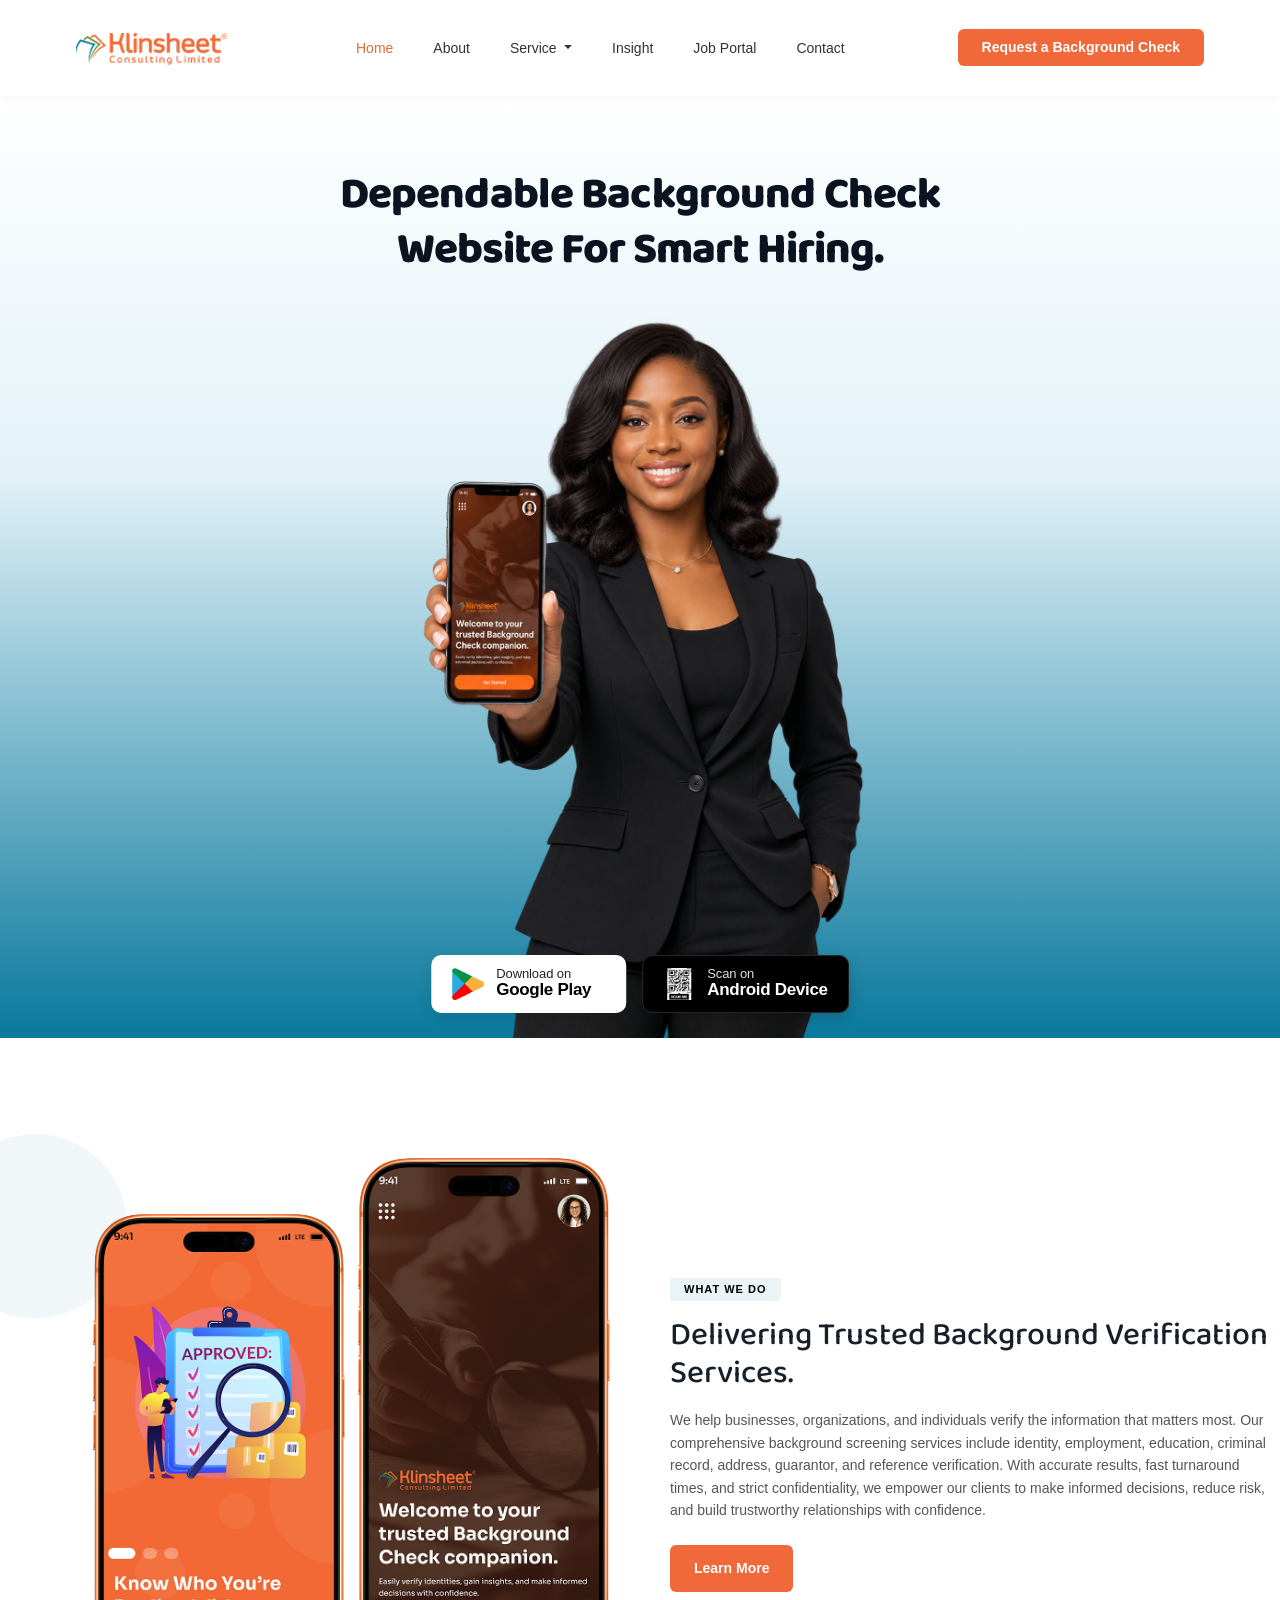
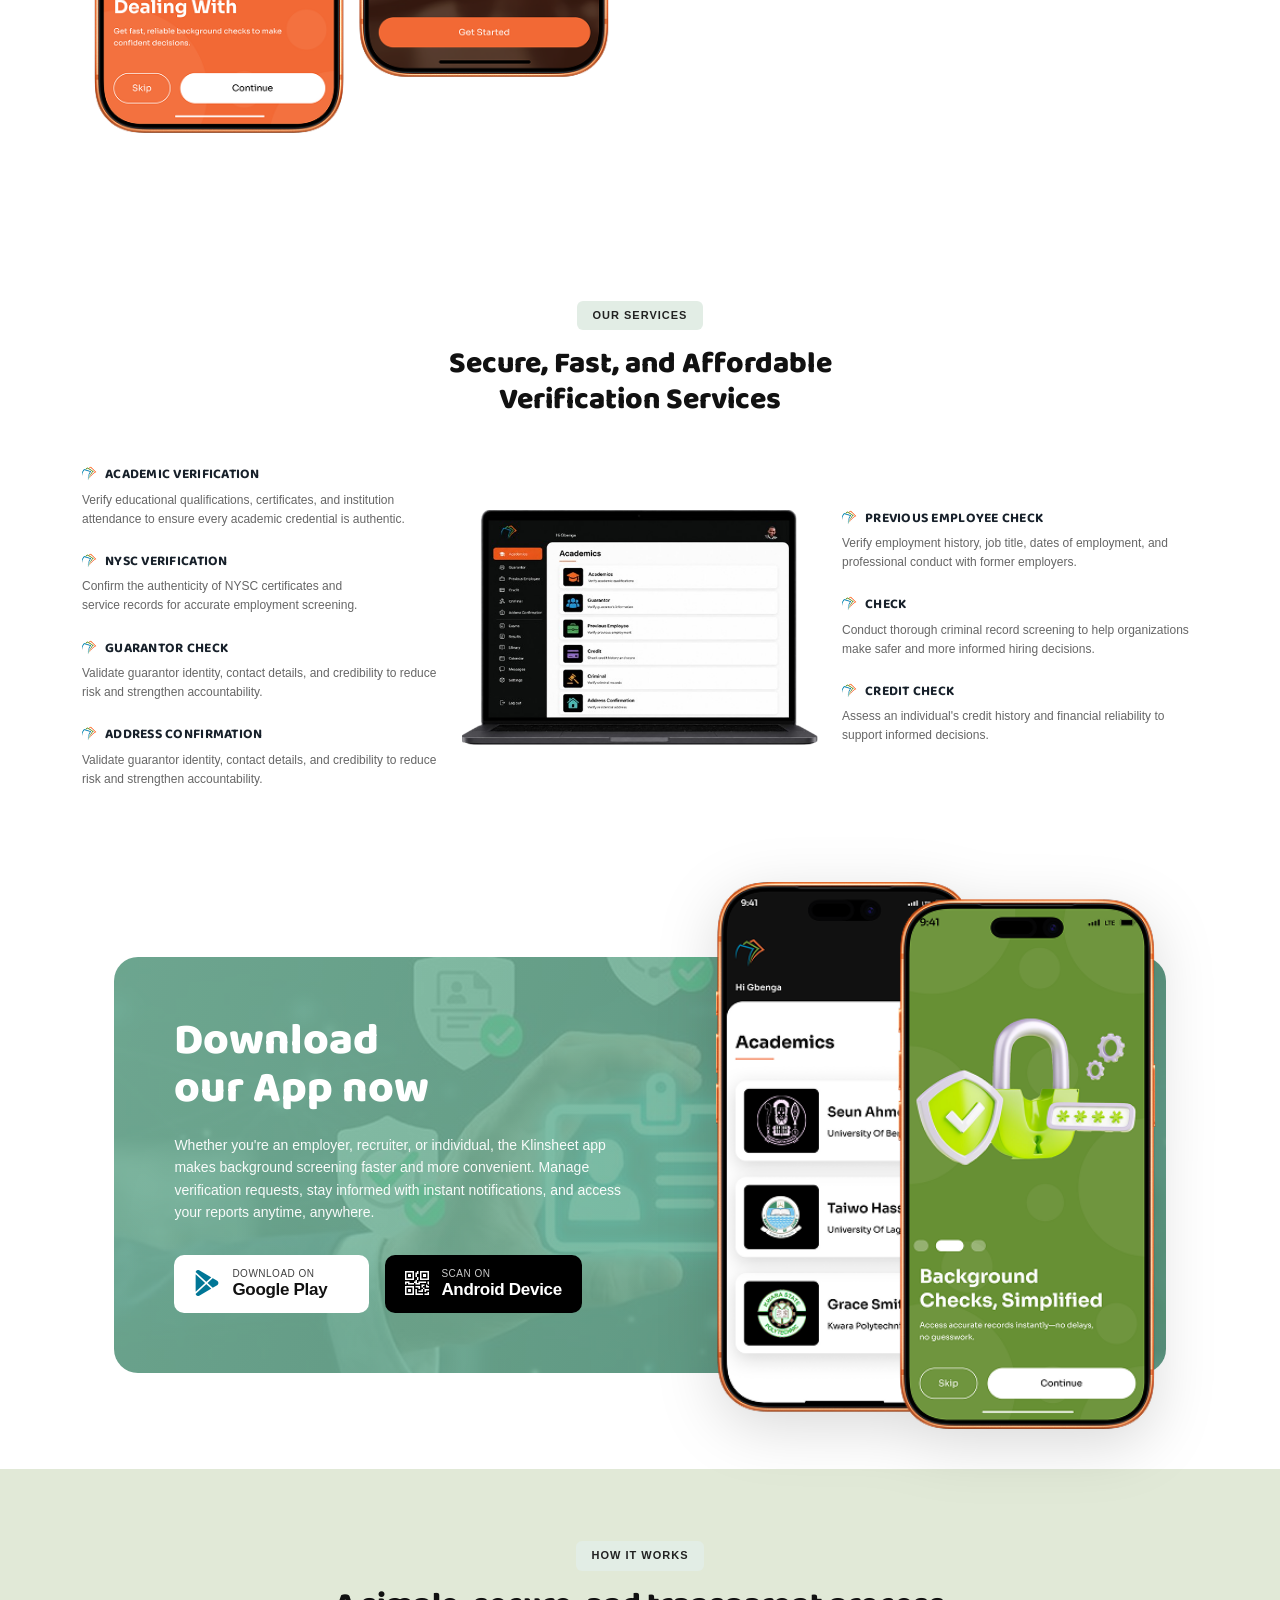
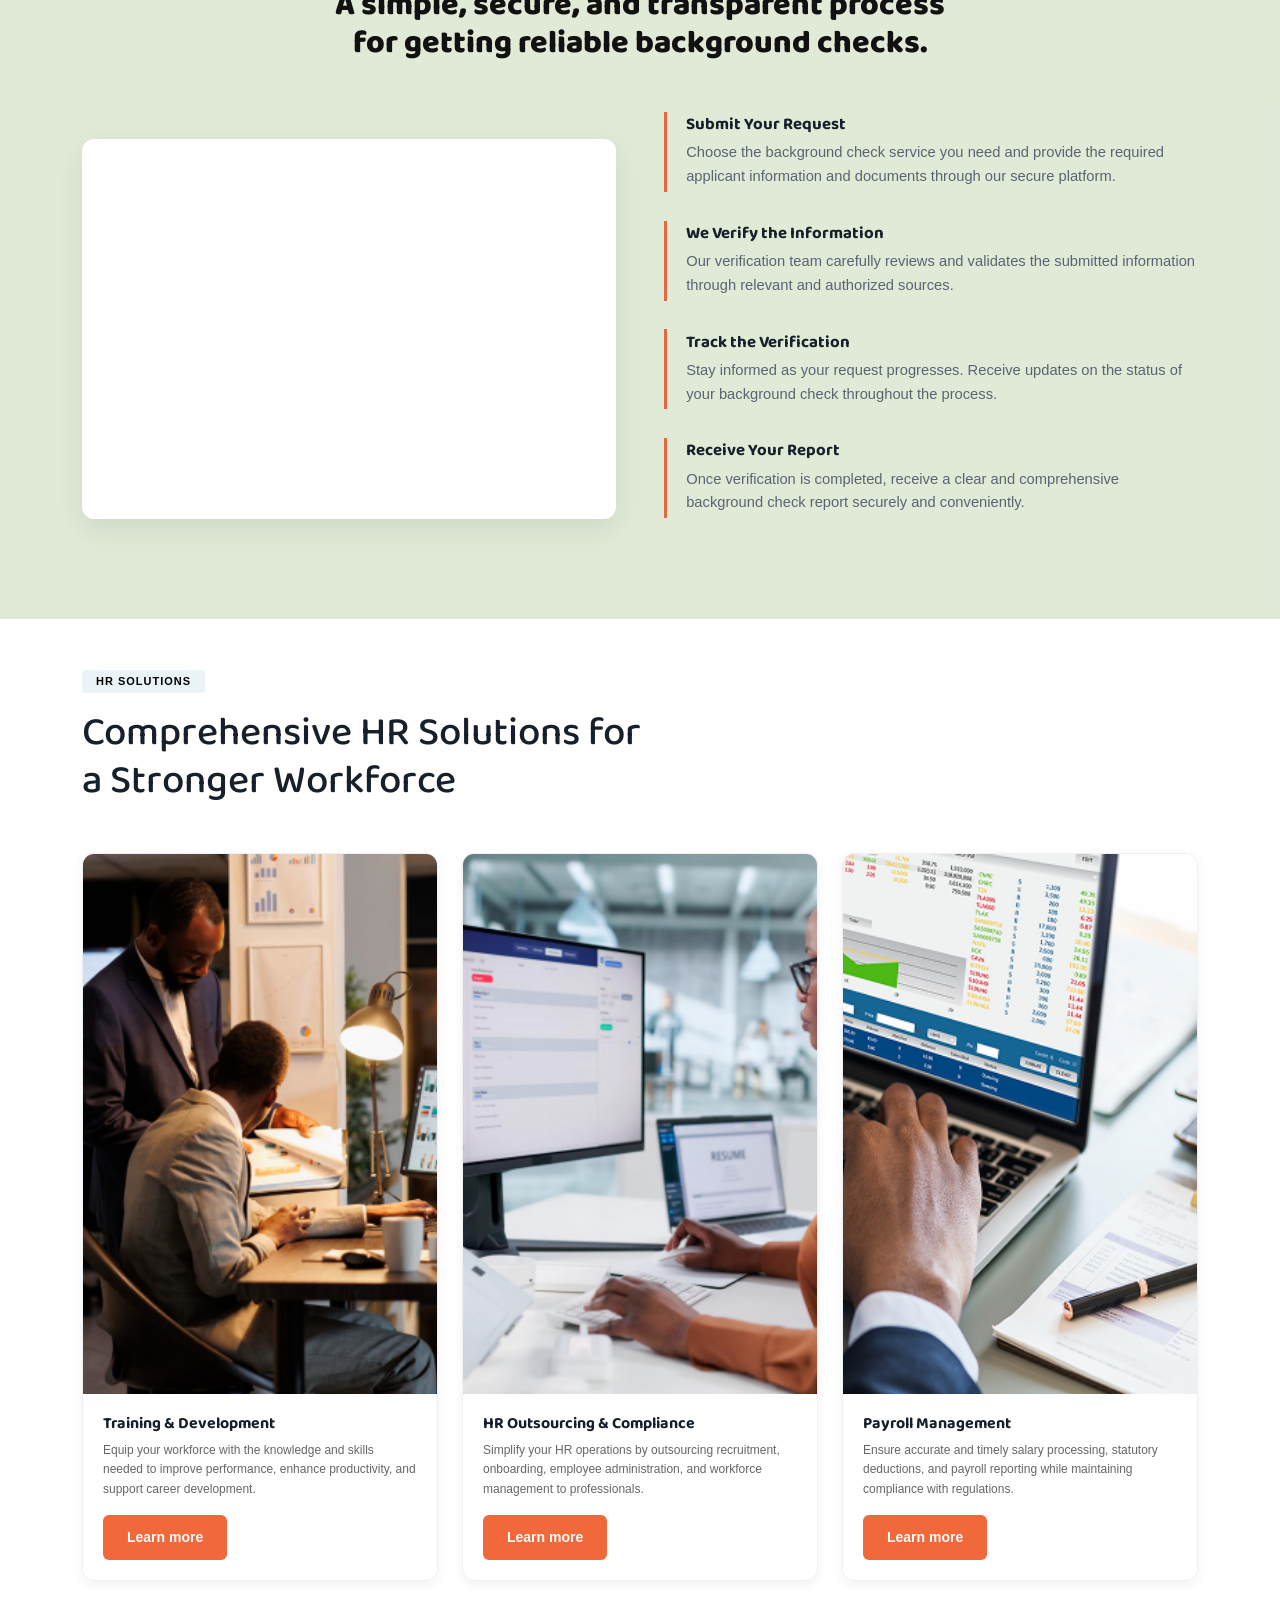
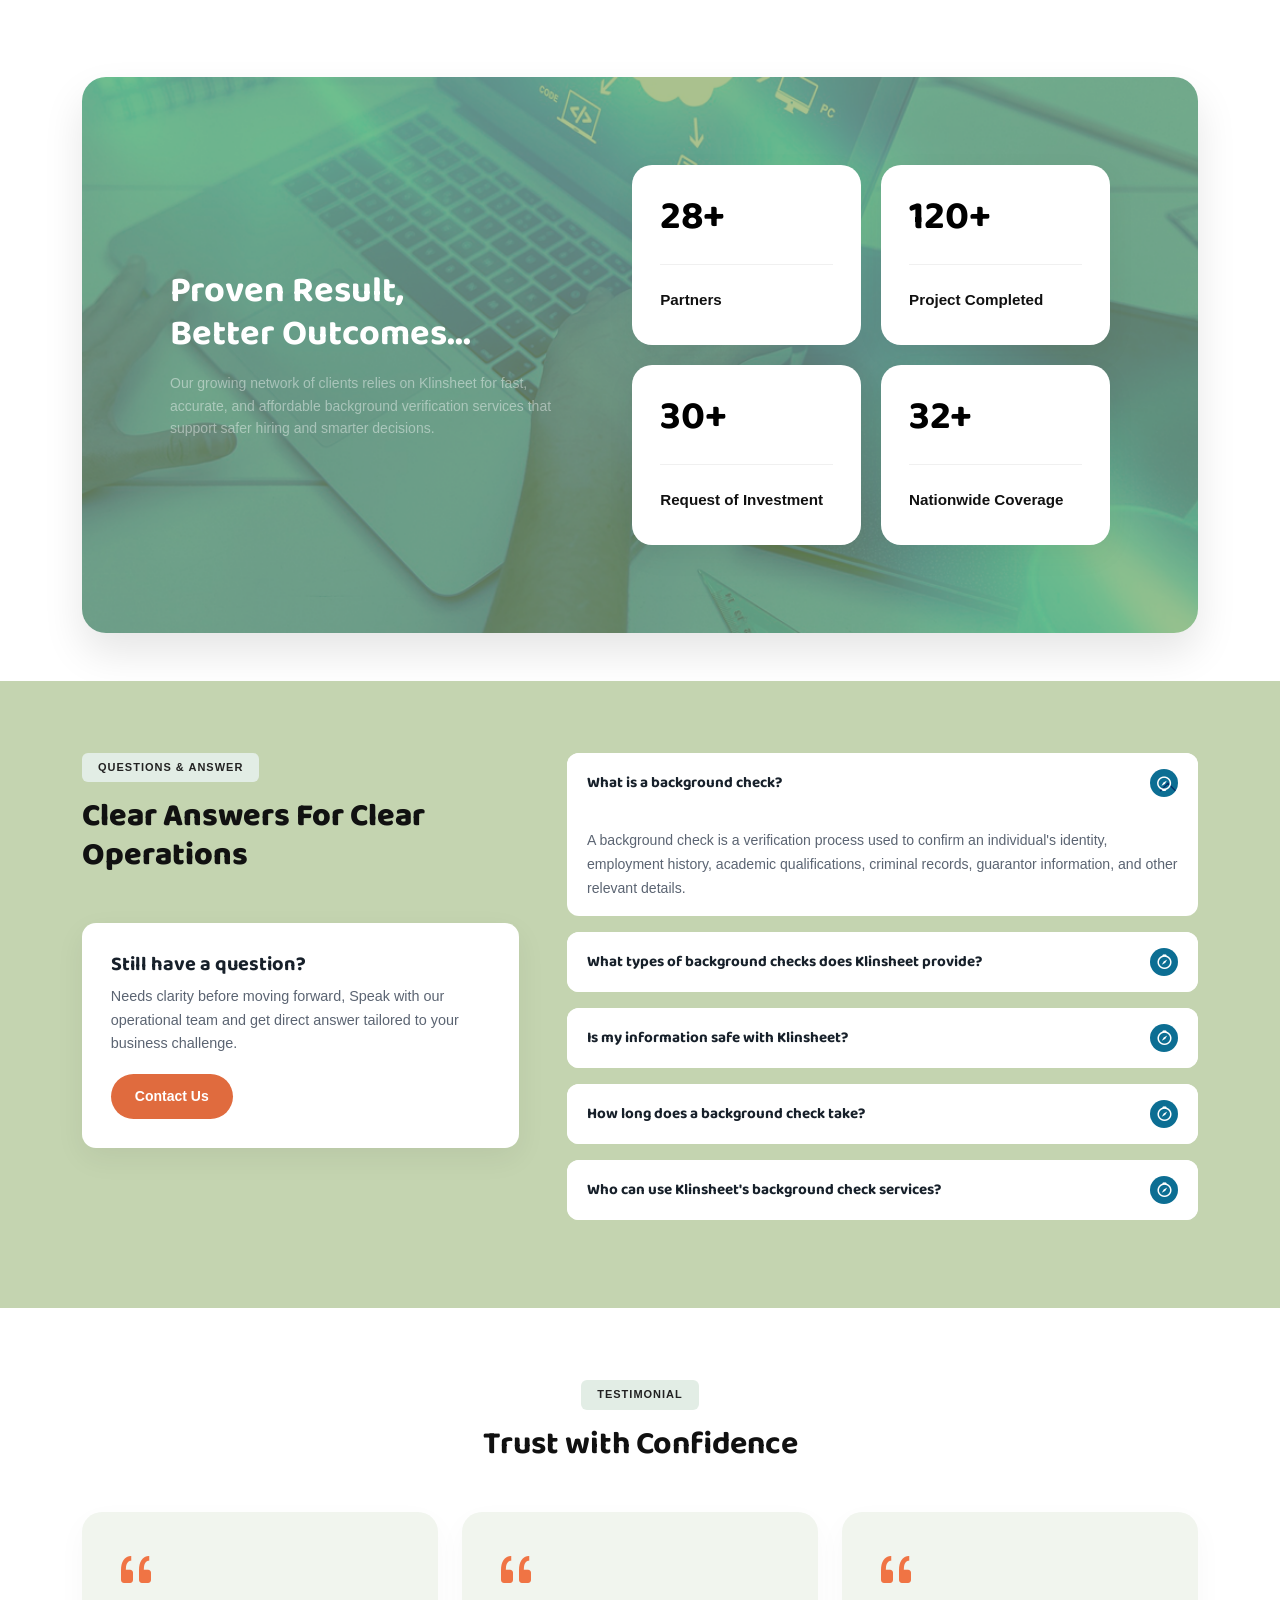
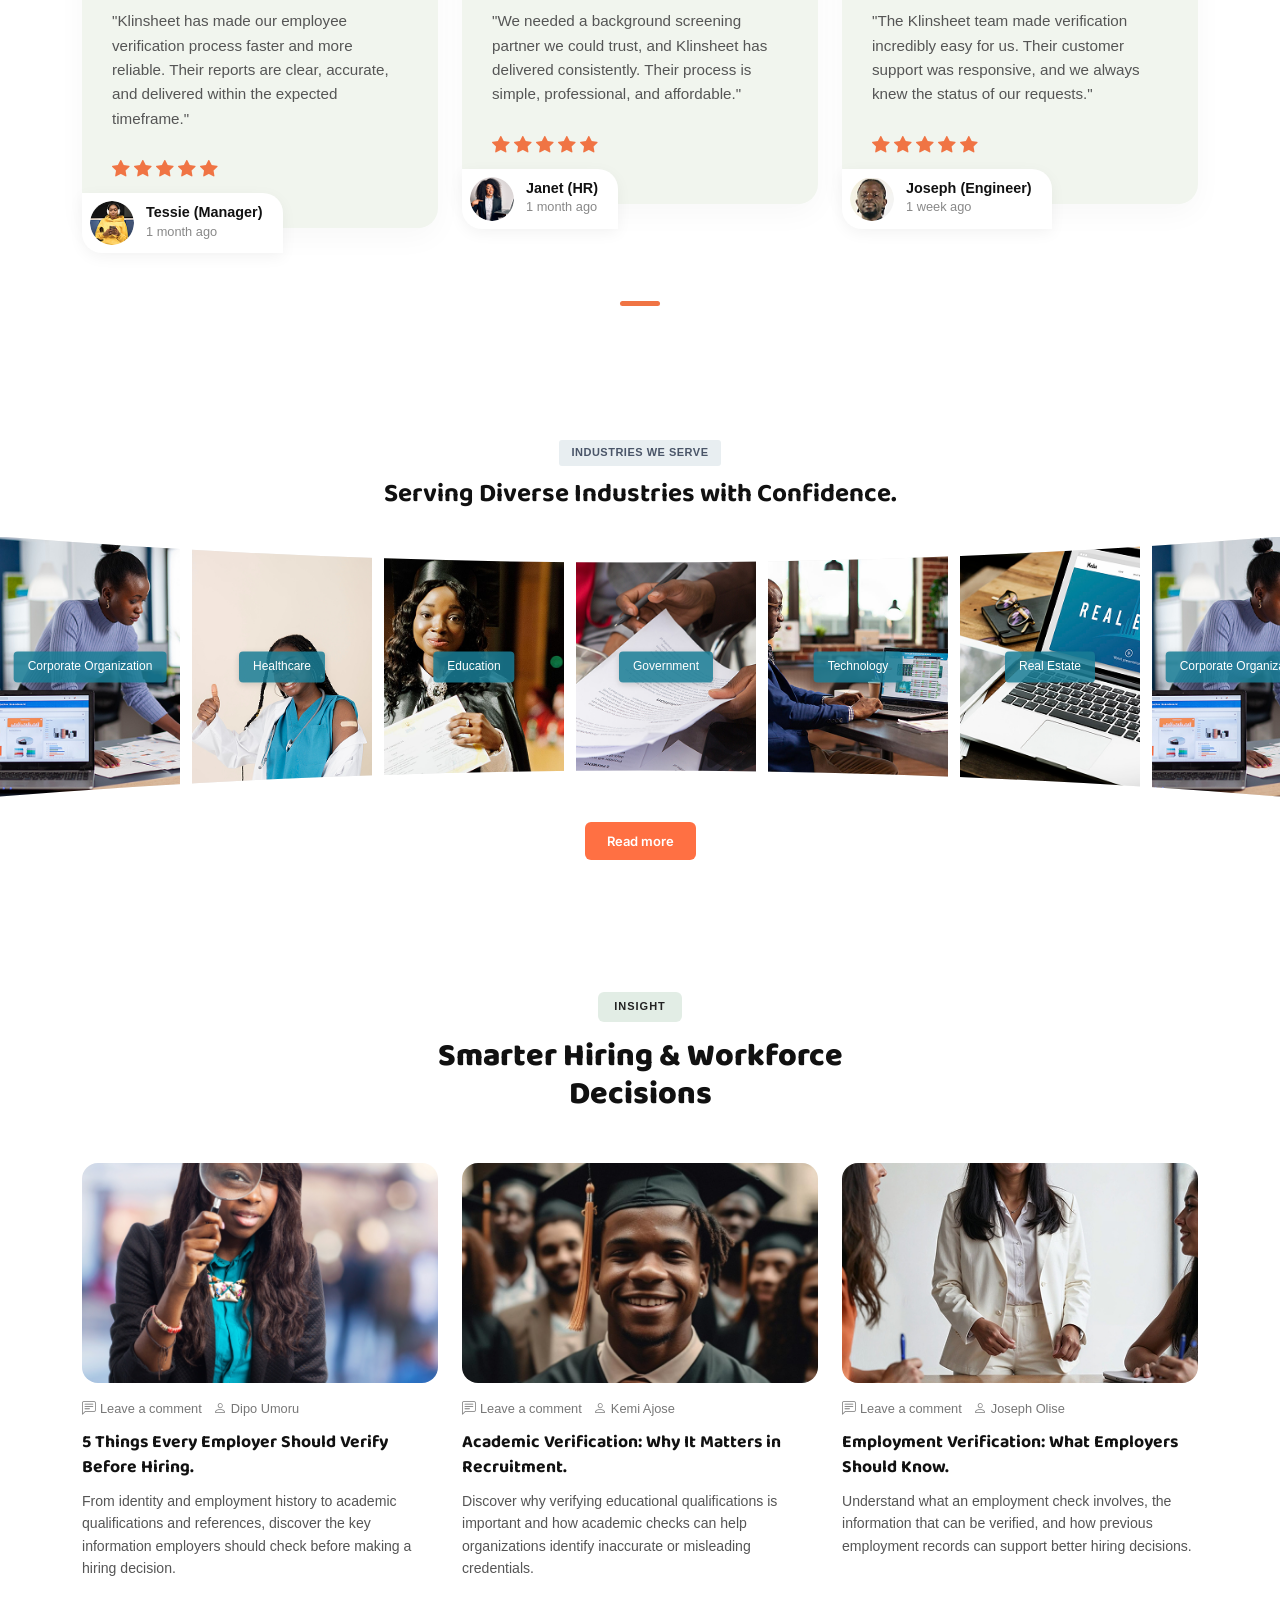
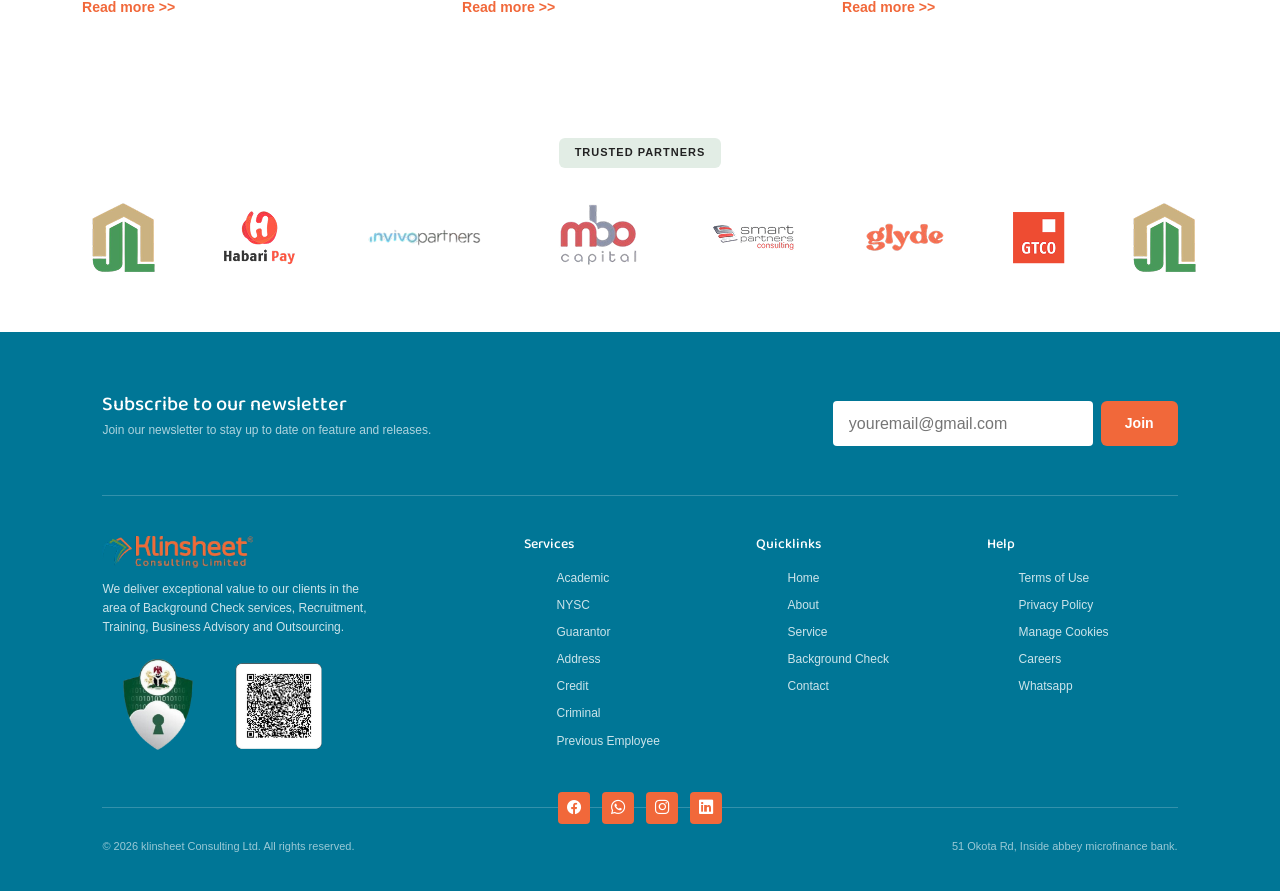
==== index.html @ 45db50a8 "gggggg" ====
<!DOCTYPE html>
<html lang="en">
<head>
  <meta charset="UTF-8">
  <meta name="viewport" content="width=device-width, initial-scale=1.0">
  <title>klinsheet - Dependable Background Check Website for Smart Hiring</title>
  
  <link rel="stylesheet" href="https://cdn.jsdelivr.net/npm/bootstrap-icons@1.11.3/font/bootstrap-icons.min.css">
  <!-- Bootstrap 5.3 CSS -->
<link href="https://cdn.jsdelivr.net/npm/bootstrap@5.3.3/dist/css/bootstrap.min.css" rel="stylesheet">
<!-- Bootstrap Icons -->
<link rel="stylesheet" href="https://cdn.jsdelivr.net/npm/bootstrap-icons@1.11.3/font/bootstrap-icons.css">
<!-- Google Fonts -->
<link rel="preconnect" href="https://fonts.googleapis.com">
<link rel="stylesheet" href="hero.css">
<!-- <link rel="stylesheet" href="style.css"> -->
<link href="https://fonts.googleapis.com/css2?family=Baloo+2:wght@500;600;700;800&family=Inter:wght@400;500;600;700&display=swap" rel="stylesheet">
<link rel="stylesheet" href="https://cdn.jsdelivr.net/npm/bootstrap-icons@1.11.3/font/bootstrap-icons.min.css">
</head>
<body>

<!-- =========================================================
     NAVBAR
========================================================= -->
<header class="site-header">
  <nav class="navbar navbar-expand-lg navbar-light bg-white py-3">
    <div class="container-fluid">
      <a class="navbar-brand" href="#home">
        <img src="images/klinsheet logo 1.png" alt="Klinsheet Logo" class="logo-img">
      </a>

      <button class="navbar-toggler" type="button" data-bs-toggle="collapse" data-bs-target="#mainNav" aria-controls="mainNav" aria-expanded="false" aria-label="Toggle navigation">
        <span class="navbar-toggler-icon"></span>
      </button>

      <div class="collapse navbar-collapse justify-content-between" id="mainNav">
        <ul class="navbar-nav mx-auto mb-2 mb-lg-0">
          <li class="nav-item"><a class="nav-link active" href="index.html">Home</a></li>
          <li class="nav-item"><a class="nav-link" href="About.html">About</a></li>
          <li class="nav-item dropdown">
  <a class="nav-link nav-link-custom dropdown-toggle " href="#" id="servicesDropdown" role="button" data-bs-toggle="dropdown" aria-expanded="false">
    Service
  </a>
  <ul class="dropdown-menu dropdown-menu-glass" aria-labelledby="servicesDropdown">
    <li><a class="dropdown-item" href="academic verification.html">Academic Verification</a></li>
    <li><a class="dropdown-item" href="Previous Employee Check.html">Previous Employee Check</a></li>
    <li><a class="dropdown-item" href="guarantor check.html">Guarantor/ Reference Check</a></li>
    <li><a class="dropdown-item" href="nysc verification.html">NYSC Verification</a></li>
    <li><a class="dropdown-item" href="Address confirmation.html">Address Confirmation</a></li>
    <li><a class="dropdown-item" href="credit check.html">Credit Check</a></li>
    <li><a class="dropdown-item" href="criminal ceck.html">Criminal Check</a></li>
  </ul>
</li>
          <li class="nav-item"><a class="nav-link" href="#insight">Insight</a></li>
          <li class="nav-item"><a class="nav-link" href="#jobs">Job Portal</a></li>
          <li class="nav-item"><a class="nav-link" href="contact us.html">Contact</a></li>
        </ul>
        <a href="request background check.html" class="btn btn-cta px-4 py-2 fw-bold text-white d-block d-lg-inline-block text-center mt-3 mt-lg-0 btn-orange">Request a Background Check</a>
      </div>
    </div>
  </nav>
</header>

<!-- =========================================================
     HERO SECTION
========================================================= -->
<section id="home" class="hero-section text-center">
  <div class="container position-relative z-2">
    <h1 class="hero-title">Dependable Background Check<br class="d-none d-sm-inline"> Website For Smart Hiring.</h1>
  </div>

  <div class="hero-visual">
    <div class="hero-person-wrapper">
      <div class="hero-img-container">
        <img src="images/lady-with-phone.png" alt="Klinsheet background check professional" class="hero-person">
      </div>

      <!-- Badges overlapping the lower portion of the image -->
      <div class="hero-store-badges">
        <a href="#" class="store-badge badge-light">
          <!-- Google Play Icon SVG -->
          <img src="images/123 (2).png" alt="" class="img1">
          <span class="badge-text">
            <small>Download on</small>
            <strong>Google Play</strong>
          </span>
        </a>

        <a href="#" class="store-badge badge-dark">
          <!-- QR Code Icon SVG -->
          <img src="images/123 (1).png" class="img1" alt="">
          <span class="badge-text">
            <small>Scan on</small>
            <strong>Android Device</strong>
          </span>
        </a>
      </div>
    </div>
  </div>
</section>
  <section class="section-padding container-fluid about-intro m-0 p-0 py-5 my-5">
    <div class="about-intro-img">
      <img src="images/Group 33368.png" alt="Mobile App Screen">
    </div>
    <div class="about-intro-text">
      <span class="badge badge-orange">WHAT WE DO</span>
      <h2>Delivering Trusted Background Verification Services.</h2>
      <p>We help businesses, organizations, and individuals verify the information that matters most. Our comprehensive background screening services include identity, employment, education, criminal record, address, guarantor, and reference verification. With accurate results, fast turnaround times, and strict confidentiality, we empower our clients to make informed decisions, reduce risk, and build trustworthy relationships with confidence.</p>
      <button class="btns btn-orange">Learn More</button>
    </div>
  </section>

  <!-- =========================================================
     OUR SERVICES
========================================================= "
-->
<section id="services" class="services-section py-5 py-lg-6">
  <div class="container py-4">
    <div class="text-center mb-5">
      <span class="section-eyebrow">OUR SERVICES</span>
      <h2 class="section-title mt-3">Secure, Fast, and Affordable<br>Verification Services</h2>
    </div>

    <div class="row align-items-center g-4">
      <!-- Left column -->
      <div class="col-lg-4 order-2 order-lg-1">
        <div class="service-item mb-4">
          <h6><img src="images/klinsheet logo 1 (1).png" alt="">ACADEMIC VERIFICATION</h6>
          <p>Verify educational qualifications, certificates, and institution attendance to ensure every academic credential is authentic.</p>
        </div>
        <div class="service-item mb-4">
          <h6><img src="images/klinsheet logo 1 (1).png" alt="">NYSC VERIFICATION</h6>
          <p>Confirm the authenticity of NYSC certificates and<br> service records for accurate employment screening.</p>
        </div>
        <div class="service-item mb-4">
          <h6><img src="images/klinsheet logo 1 (1).png" alt=""> GUARANTOR CHECK</h6>
          <p>Validate guarantor identity, contact details, and credibility to reduce risk and strengthen accountability.</p>
        </div>
        <div class="service-item">
          <h6><img src="images/klinsheet logo 1 (1).png" alt="">ADDRESS CONFIRMATION</h6>
          <p>Validate guarantor identity, contact details, and credibility to reduce risk and strengthen accountability.</p>
        </div>
      </div>

      <!-- Middle laptop image -->
            <div class="col-lg-4 order-1 order-lg-2 text-center mb-4 mb-lg-0">
            <div class="laptop-mockup">
                <img src="images/laptop_service_view-removebg-preview 1.png" alt="Dashboard Preview" class="img-fluid">
            </div>
            </div>
      <!-- Right column -->
      <div class="col-lg-4 order-3">
        <div class="service-item mb-4">
          <h6><img src="images/klinsheet logo 1 (1).png" alt="">PREVIOUS EMPLOYEE CHECK</h6>
          <p>Verify employment history, job title, dates of employment, and professional conduct with former employers.</p>
        </div>
        <div class="service-item mb-4">
          <h6><img src="images/klinsheet logo 1 (1).png" alt=""> CHECK</h6>
          <p>Conduct thorough criminal record screening to help organizations make safer and more informed hiring decisions.</p>
        </div>
        <div class="service-item">
          <h6><img src="images/klinsheet logo 1 (1).png" alt="">CREDIT CHECK</h6>
          <p>Assess an individual's credit history and financial reliability to support informed decisions.</p>
        </div>
      </div>
    </div>
  </div>
</section>
  <!-- Download Our App Section -->
<section class="download-app-section py-5 my-5">
  <div class="container">
    <div class="download-app-card">
      
      <!-- Left Content -->
      <div class="download-app-content">
        <h2 class="download-title">Download<br>our App now</h2>
        <p class="download-text">
          Whether you're an employer, recruiter, or individual, the Klinsheet app makes
          background screening faster and more convenient. Manage verification
          requests, stay informed with instant notifications, and access your reports
          anytime, anywhere.
        </p>
        
        <!-- App Store Badges -->
        <div class="store-buttons">
          <a href="#" class="store-badge store-badge-light">
            <i class="bi bi-google-play"></i>
            <div class="badge-text">
              <span class="small-text">Download on</span>
              <strong>Google Play</strong>
            </div>
          </a>
          
          <a href="#" class="store-badge store-badge-dark">
            <i class="bi bi-qr-code"></i>
            <div class="badge-text">
              <span class="small-text">Scan on</span>
              <strong>Android Device</strong>
            </div>
          </a>
        </div>
      </div>

      <!-- Right Phone Preview Image -->
      <div class="download-app-phones">
        <img src="images/Group 7.png" alt="Klinsheet Mobile App Screens" class="phones-img">
      </div>

    </div>
  </div>
</section>

  <!-- =========================================================
     HOW IT WORKS
========================================================= -->
<section class="how-it-works-section py-5 py-lg-6">
  <div class="container py-4">
    <div class="text-center mb-5">
      <span class="section-eyebrow">HOW IT WORKS</span>
      <h2 class="section-title mt-3">A simple, secure, and transparent process<br>for getting reliable background checks.</h2>
    </div>

    <div class="row align-items-center g-5">
      <!-- Left Column: Image Fader Frame -->
      <div class="col-lg-6">
        <div class="step-image-frame">
          <img src="images/Academic.png" alt="Step 1: Submit Request" class="step-img step-img-1 img-fluid">
          <img src="images/verify information .png" alt="Step 2: Verification" class="step-img step-img-2 img-fluid">
          <img src="images/submit.png" alt="Step 2: Verification" class="step-img step-img-2 img-fluid">
          <img src="images/Track.png" alt="Step 3: Track & Receive Report" class="step-img step-img-3 img-fluid">
        </div>
      </div>

      <!-- Right Column: Process Steps -->
      <div class="col-lg-6">
        <div class="how-step">
          <h5>Submit Your Request</h5>
          <p>Choose the background check service you need and provide the required applicant information and documents through our secure platform.</p>
        </div>
        <div class="how-step">
          <h5>We Verify the Information</h5>
          <p>Our verification team carefully reviews and validates the submitted information through relevant and authorized sources.</p>
        </div>
        <div class="how-step">
          <h5>Track the Verification</h5>
          <p>Stay informed as your request progresses. Receive updates on the status of your background check throughout the process.</p>
        </div>
        <div class="how-step">
          <h5>Receive Your Report</h5>
          <p>Once verification is completed, receive a clear and comprehensive background check report securely and conveniently.</p>
        </div>
      </div>
    </div>
  </div>
</section>
  <!-- HR SOLUTIONS -->
<section class="container section-padding hr-solutions-section py-5">
  <div class="mb-5">
  <span class="badge badge-orange">HR SOLUTIONS</span>
  <h1>Comprehensive HR Solutions for<br> a Stronger Workforce</h1>
  </div>
  <div class="hr-cards">
    
    <div class="hr-card">
      <div class="hr-card-img-wrap">
        <img src="images/training.png" alt="Training & Development" class="hr-card-img">
      </div>
      <div class="hr-card-body">
        <h3>Training &amp; Development</h3>
        <p>Equip your workforce with the knowledge and skills needed to improve performance, enhance productivity, and support career development.</p>
        <a href="#" class="hr-card-link"><button class="btn btn-orange btn-cards">Learn more</button></a>
      </div>
    </div>

    <div class="hr-card">
      <div class="hr-card-img-wrap">
        <img src="images/hr sevices.png" alt="Recruitment &amp; Outsourcing" class="hr-card-img">
      </div>
      <div class="hr-card-body">
        <h3>HR Outsourcing &amp; Compliance</h3>
        <p>Simplify your HR operations by outsourcing recruitment, onboarding, employee administration, and workforce management to professionals.</p>
        <a href="#" class="hr-card-link"><button class="btn btn-orange btn-cards">Learn more</button></a>
      </div>
    </div>

    <div class="hr-card">
      <div class="hr-card-img-wrap">
        <img src="images/419 1.png" alt="Business Advisory" class="hr-card-img">
      </div>
      <div class="hr-card-body">
        <h3>Payroll Management</h3>
        <p>Ensure accurate and timely salary processing, statutory deductions, and payroll reporting while maintaining compliance with regulations.</p>
        <a href="#" class="hr-card-link"><button class="btn btn-orange btn-cards">Learn more</button></a>
      </div>
    </div>

  </div>
</section>
  <!-- PROVEN RESULTS / STATS SECTION -->
  <section class="container stats-section section-padding my-5 stats-section-flush">
    <div class="stats-card p-4 p-md-5">
      <div class="row align-items-center g-4 stats-row-flex">
        <div class="col-lg-5 stats-col-text">
          <h2 class="text-white fw-bold display-6 mb-3 stats-heading">Proven Result,<br>Better Outcomes...</h2>
          <p class="text-white-50 mb-0 leading-relaxed stats-desc">
            Our growing network of clients relies on Klinsheet for fast, accurate, and affordable background verification services that support safer hiring and smarter decisions.
          </p>
        </div>

        <div class="col-lg-7 stats-col-grid">
          <div class="stat-stat stat-grid">
            <div class="stat-box">
              <h3 class="stat-number">28+</h3>
              <div class="stat-divider"></div>
              <span class="stat-label">Partners</span>
            </div>
            <div class="stat-box">
              <h3 class="stat-number">120+</h3>
              <div class="stat-divider"></div>
              <span class="stat-label">Project Completed</span>
            </div>
            <div class="stat-box">
              <h3 class="stat-number">30+</h3>
              <div class="stat-divider"></div>
              <span class="stat-label">Request of Investment</span>
            </div>
            <div class="stat-box">
              <h3 class="stat-number">32+</h3>
              <div class="stat-divider"></div>
              <span class="stat-label">Nationwide Coverage</span>
            </div>
          </div>
        </div>
      </div>
    </div>
  </section>
    <!-- =========================================================
     FAQ
========================================================= -->
<section class="faq-section py-5 py-lg-6">
  <div class="container py-4">
    <div class="row g-5">
      <div class="col-lg-5">
        <span class="section-eyebrow section-eyebrow--light">QUESTIONS &amp; ANSWER</span>
        <h2 class="section-title mt-3">Clear Answers For Clear Operations</h2>

        <div class="faq-contact-card mt-5">
          <h5>Still have a question?</h5>
          <p>Needs clarity before moving forward, Speak with our operational team and get direct answer tailored to your business challenge.</p>
          <a href="#contact" class="btn btn-brand-orange rounded-pill px-4">Contact Us</a>
        </div>
      </div>

      <div class="col-lg-7">
        <div class="accordion" id="faqAccordion">

          <div class="accordion-item">
            <h2 class="accordion-header">
              <button class="accordion-button" type="button" data-bs-toggle="collapse" data-bs-target="#faq1" aria-expanded="true">
                What is a background check?
              </button>
            </h2>
            <div id="faq1" class="accordion-collapse collapse show" data-bs-parent="#faqAccordion">
              <div class="accordion-body">
                A background check is a verification process used to confirm an individual's identity, employment history, academic qualifications, criminal records, guarantor information, and other relevant details.
              </div>
            </div>
          </div>

          <div class="accordion-item">
            <h2 class="accordion-header">
              <button class="accordion-button collapsed" type="button" data-bs-toggle="collapse" data-bs-target="#faq2">
                What types of background checks does Klinsheet provide?
              </button>
            </h2>
            <div id="faq2" class="accordion-collapse collapse" data-bs-parent="#faqAccordion">
              <div class="accordion-body">
                We provide academic verification, NYSC verification, guarantor checks, address confirmation, previous employee checks, criminal checks, and credit checks.
              </div>
            </div>
          </div>

          <div class="accordion-item">
            <h2 class="accordion-header">
              <button class="accordion-button collapsed" type="button" data-bs-toggle="collapse" data-bs-target="#faq3">
                Is my information safe with Klinsheet?
              </button>
            </h2>
            <div id="faq3" class="accordion-collapse collapse" data-bs-parent="#faqAccordion">
              <div class="accordion-body">
                Yes. We apply strict confidentiality and data protection practices to ensure every piece of information you share stays secure.
              </div>
            </div>
          </div>

          <div class="accordion-item">
            <h2 class="accordion-header">
              <button class="accordion-button collapsed" type="button" data-bs-toggle="collapse" data-bs-target="#faq4">
                How long does a background check take?
              </button>
            </h2>
            <div id="faq4" class="accordion-collapse collapse" data-bs-parent="#faqAccordion">
              <div class="accordion-body">
                Turnaround time depends on the type of check requested, but most verifications are completed within a few business days.
              </div>
            </div>
          </div>

          <div class="accordion-item">
            <h2 class="accordion-header">
              <button class="accordion-button collapsed" type="button" data-bs-toggle="collapse" data-bs-target="#faq5">
                Who can use Klinsheet's background check services?
              </button>
            </h2>
            <div id="faq5" class="accordion-collapse collapse" data-bs-parent="#faqAccordion">
              <div class="accordion-body">
                Our services are built for employers, recruiters, organizations, and individuals who need dependable identity and background verification.
              </div>
            </div>
          </div>

        </div>
      </div>
    </div>
  </div>
</section>

 <!-- =========================================================
     TESTIMONIALS
========================================================= -->
<section class="testimonial-section py-5 py-lg-6">
  <div class="container py-4">
    <div class="text-center mb-5">
      <span class="section-badge">TESTIMONIAL</span>
      <h2 class="section-title fw-bold mt-3">Trust with Confidence</h2>
    </div>

    <div class="row g-4">
      <!-- Card 1 -->
      <div class="col-lg-4 col-md-6">
        <div class="testimonial-card-wrapper">
          <div class="testimonial-card">
            <div class="quote-icon"><i class="bi bi-quote"></i></div>
            <p class="testimonial-text">"Klinsheet has made our employee verification process faster and more reliable. Their reports are clear, accurate, and delivered within the expected timeframe."</p>
            <div class="stars">
              <i class="bi bi-star-fill"></i>
              <i class="bi bi-star-fill"></i>
              <i class="bi bi-star-fill"></i>
              <i class="bi bi-star-fill"></i>
              <i class="bi bi-star-fill"></i>
            </div>
          </div>
          <div class="testimonial-author">
            <img src="images/Ellipse 1 (2).png" alt="Tessie" class="author-img">
            <div>
              <strong class="author-name">Tessie (Manager)</strong>
              <small class="author-time">1 month ago</small>
            </div>
          </div>
        </div>
      </div>

      <!-- Card 2 -->
      <div class="col-lg-4 col-md-6">
        <div class="testimonial-card-wrapper">
          <div class="testimonial-card">
            <div class="quote-icon"><i class="bi bi-quote"></i></div>
            <p class="testimonial-text">"We needed a background screening partner we could trust, and Klinsheet has delivered consistently. Their process is simple, professional, and affordable."</p>
            <div class="stars">
              <i class="bi bi-star-fill"></i>
              <i class="bi bi-star-fill"></i>
              <i class="bi bi-star-fill"></i>
              <i class="bi bi-star-fill"></i>
              <i class="bi bi-star-fill"></i>
            </div>
          </div>
          <div class="testimonial-author">
            <img src="images/Ellipse 1 (1).png" alt="Janet" class="author-img">
            <div>
              <strong class="author-name">Janet (HR)</strong>
              <small class="author-time">1 month ago</small>
            </div>
          </div>
        </div>
      </div>

      <!-- Card 3 -->
      <div class="col-lg-4 col-md-6">
        <div class="testimonial-card-wrapper">
          <div class="testimonial-card">
            <div class="quote-icon"><i class="bi bi-quote"></i></div>
            <p class="testimonial-text">"The Klinsheet team made verification incredibly easy for us. Their customer support was responsive, and we always knew the status of our requests."</p>
            <div class="stars">
              <i class="bi bi-star-fill"></i>
              <i class="bi bi-star-fill"></i>
              <i class="bi bi-star-fill"></i>
              <i class="bi bi-star-fill"></i>
              <i class="bi bi-star-fill"></i>
            </div>
          </div>
          <div class="testimonial-author">
            <img src="images/Ellipse 1.png" alt="Joseph" class="author-img">
            <div>
              <strong class="author-name">Joseph (Engineer)</strong>
              <small class="author-time">1 week ago</small>
            </div>
          </div>
        </div>
      </div>
    </div>

    <!-- Carousel Indicator -->
    <div class="text-center mt-5">
      <div class="carousel-indicator"></div>
    </div>
  </div>
</section>

<section class="industries-section">
    <div class="section-tag">
        INDUSTRIES WE SERVE
    </div>

    <h2>
        Serving Diverse Industries with Confidence.
    </h2>

   <!-- SVG Concave/Fisheye Mask Definition -->
<svg width="0" height="0" class="svg-mask-def">
  <defs>
    <clipPath id="fisheye-clip" clipPathUnits="objectBoundingBox">
      <!-- Curves inward towards the vertical middle -->
      <path d="M 0,0 Q 0.5,0.2 1,0 L 1,1 Q 0.5,0.8 0,1 Z" />
    </clipPath>
  </defs>
</svg>

    <div class="industry-carousel">
        <div class="industry-track">

            <div class="industry-card">
                <img src="images/Rectangle 52.png" alt="Corporate Organization">
                <span>Corporate Organization</span>
            </div>

            <div class="industry-card">
                <img src="images/Rectangle 52 (1).png" alt="Healthcare">
                <span>Healthcare</span>
            </div>

            <div class="industry-card">
                <img src="images/Rectangle 52 (5).png" alt="Education">
                <span>Education</span>
            </div>

            <div class="industry-card">
                <img src="images/Rectangle 52 (2).png" alt="Government">
                <span>Government</span>
            </div>

            <div class="industry-card">
                <img src="images/Rectangle 52 (3).png" alt="Technology">
                <span>Technology</span>
            </div>

            <div class="industry-card">
                <img src="images/Rectangle 52 (4).png" alt="Real Estate">
                <span>Real Estate</span>
            </div>


            <div class="industry-card">
                <img src="images/Rectangle 52.png" alt="Corporate Organization">
                <span>Corporate Organization</span>
            </div>

            <div class="industry-card">
                <img src="images/Rectangle 52 (1).png" alt="Healthcare">
                <span>Healthcare</span>
            </div>

            <div class="industry-card">
                <img src="images/Rectangle 52 (5).png" alt="Education">
                <span>Education</span>
            </div>

            <div class="industry-card">
                <img src="images/Rectangle 52 (2).png" alt="Government">
                <span>Government</span>
            </div>

            <div class="industry-card">
                <img src="images/Rectangle 52 (3).png" alt="Technology">
                <span>Technology</span>
            </div>

            <div class="industry-card">
                <img src="images/Rectangle 52 (4).png" alt="Real Estate">
                <span>Real Estate</span>
            </div>

        </div>
    </div>

    <button class="read-more">
        Read more
    </button>

</section>

<!-- =========================================================
     INSIGHT / BLOG
========================================================= -->
<section id="insight" class="insight-section py-5 py-lg-6">
  <div class="container py-4">
    <div class="text-center mb-5">
      <span class="section-eyebrow">INSIGHT</span>
      <h2 class="section-title mt-3">Smarter Hiring &amp; Workforce<br> Decisions</h2>
    </div>

    <div class="row g-4">
      <div class="col-md-4">
        <article class="blog-card">
          <div class="blog-img-wrap">
            <img src="images/blog pics.png" alt="5 Things Every Employer Should Verify Before Hiring" class="blog-img">
          </div>
          <div class="blog-meta"><i class="bi bi-chat-left-text"></i> Leave a comment &nbsp; <i class="bi bi-person"></i> Dipo Umoru</div>
          <h5>5 Things Every Employer Should Verify Before Hiring.</h5>
          <p>From identity and employment history to academic qualifications and references, discover the key information employers should check before making a hiring decision.</p>
          <a href="#" class="read-more-link">Read more &gt;&gt;</a>
        </article>
      </div>

      <div class="col-md-4">
        <article class="blog-card">
          <div class="blog-img-wrap">
            <img src="images/blog pics (1).png" alt="Academic Verification: Why It Matters in Recruitment" class="blog-img">
          </div>
          <div class="blog-meta"><i class="bi bi-chat-left-text"></i> Leave a comment &nbsp; <i class="bi bi-person"></i> Kemi Ajose</div>
          <h5>Academic Verification: Why It Matters in Recruitment.</h5>
          <p>Discover why verifying educational qualifications is important and how academic checks can help organizations identify inaccurate or misleading credentials.</p>
          <a href="#" class="read-more-link">Read more &gt;&gt;</a>
        </article>
      </div>

      <div class="col-md-4">
        <article class="blog-card">
          <div class="blog-img-wrap">
            <img src="images/419 1 (1).png" alt="Employment Verification: What Employers Should Know" class="blog-img">
          </div>
          <div class="blog-meta"><i class="bi bi-chat-left-text"></i> Leave a comment &nbsp; <i class="bi bi-person"></i> Joseph Olise</div>
          <h5>Employment Verification: What Employers Should Know.</h5>
          <p>Understand what an employment check involves, the information that can be verified, and how previous employment records can support better hiring decisions.</p>
          <a href="#" class="read-more-link">Read more &gt;&gt;</a>
        </article>
      </div>
    </div>
  </div>
</section>
 <!-- =========================================================
     TRUSTED PARTNERS (CONTINUOUS MARQUEE CAROUSEL)
========================================================= -->
<section class="partners-section py-5">
  <div class="container text-center overflow-hidden">
    
    <!-- Pill Badge Header -->
    <div class="d-inline-block mb-4">
      <span class="partners-badge">TRUSTED PARTNERS</span>
    </div>

    <!-- Infinite Scrolling Logo Track -->
    <div class="partners-marquee">
      <div class="partners-track">
        <!-- Original set of logos -->
        <div class="partner-item"><img src="images/jubilee_bank-removebg-preview 1.png" alt="Jenga Lane" class="partner-img"></div>
        <div class="partner-item"><img src="images/habari_pay-removebg-preview 1.png" alt="Habari Pay" class="partner-img"></div>
        <div class="partner-item"><img src="images/invivo_partners-removebg-preview 1.png" alt="invivopartners" class="partner-img"></div>
        <div class="partner-item"><img src="images/mbocapitals_logo-removebg-preview 1.png" alt="mbo capital" class="partner-img"></div>
        <div class="partner-item"><img src="images/smart_partners_logo-removebg-preview 1.png" alt="smart partners consulting" class="partner-img"></div>
        <div class="partner-item"><img src="images/glyde_logo-removebg-preview 1.png" alt="glyde" class="partner-img"></div>
        <div class="partner-item"><img src="images/gtbank_logo-removebg-preview 1.png" alt="GTCO" class="partner-img"></div>

        <!-- Duplicated set of logos (Required for seamless continuous loop) -->
        <div class="partner-item"><img src="images/jubilee_bank-removebg-preview 1.png" alt="Jenga Lane" class="partner-img"></div>
        <div class="partner-item"><img src="images/habari_pay-removebg-preview 1.png" alt="Habari Pay" class="partner-img"></div>
        <div class="partner-item"><img src="images/invivo_partners-removebg-preview 1.png" alt="invivopartners" class="partner-img"></div>
        <div class="partner-item"><img src="images/mbocapitals_logo-removebg-preview 1.png" alt="mbo capital" class="partner-img"></div>
        <div class="partner-item"><img src="images/smart_partners_logo-removebg-preview 1.png" alt="smart partners consulting" class="partner-img"></div>
        <div class="partner-item"><img src="images/glyde_logo-removebg-preview 1.png" alt="glyde" class="partner-img"></div>
        <div class="partner-item"><img src="images/gtbank_logo-removebg-preview 1.png" alt="GTCO" class="partner-img"></div>
      </div>
    </div>

  </div>
</section>
  <!-- =========================================================
     FOOTER
========================================================= -->
 <footer>
    <div class="newsletter">
      <div class="newsletter-text">
        <h3>Subscribe to our newsletter</h3>
        <p>Join our newsletter to stay up to date on feature and releases.</p>
      </div>
      <form class="newsletter-form" onsubmit="event.preventDefault();">
        <input type="email" placeholder="youremail@gmail.com">
        <button class="btn btn-orange">Join</button>
      </form>
    </div>

    <div class="footer-content">
      <div class="footer-col">
        <div class="logo" style="margin-bottom: 12px;"><img src="images/klinsheet logo 1.png" alt="Klinsheet Logo"></div>
        <p style="font-size: 12px; opacity: 0.8; max-width: 280px; margin-bottom: 20px;">We deliver exceptional value to our clients in the area of Background Check services, Recruitment, Training, Business Advisory and Outsourcing.</p>
        
        <!-- Badges & QR Code side-by-side -->
        <div class="footer-badges-row">
          <img src="images/badge-placeholder.png" alt="Security Badge" style="height: 100px; width: auto;">
          <img src="images/qr-placeholder.png" alt="QR Code" style="height: 90px; width:auto; border-radius: 4px;">
        </div>
      </div>

      <div class="footer-col">
        <h4>Services</h4>
        <ul>
          <li>Academic</li>
          <li>NYSC</li>
          <li>Guarantor</li>
          <li>Address</li>
          <li>Credit</li>
          <li>Criminal</li>
          <li>Previous Employee</li>
        </ul>
      </div>

      <div class="footer-col">
        <h4>Quicklinks</h4>
        <ul>
          <li>Home</li>
          <li>About</li>
          <li>Service</li>
          <li>Background Check</li>
          <li>Contact</li>
        </ul>
      </div>

      <div class="footer-col">
        <h4>Help</h4>
        <ul>
          <li>Terms of Use</li>
          <li>Privacy Policy</li>
          <li>Manage Cookies</li>
          <li>Careers</li>
          <li>Whatsapp</li>
        </ul>
      </div>
    </div>

    <!-- Bottom Container with Social Icons overlapping the border -->
    <div class="footer-bottom-container">
      <div class="social-wrapper">
        <a href="#" class="social-box"><i class="bi bi-facebook"></i></a>
        <a href="#" class="social-box"><i class="bi bi-whatsapp"></i></a>
        <a href="#" class="social-box"><i class="bi bi-instagram"></i></a>
        <a href="#" class="social-box"><i class="bi bi-linkedin"></i></a>
      </div>
      <div class="footer-bottom">
        <p>&copy; 2026 klinsheet Consulting Ltd. All rights reserved.</p>
        <p>51 Okota Rd, Inside abbey microfinance bank.</p>
      </div>
    </div>
  </footer>

  <!-- Bootstrap 5 JavaScript Bundle CDN -->
  <script src="https://cdn.jsdelivr.net/npm/bootstrap@5.3.3/dist/js/bootstrap.bundle.min.js"></script>
</body>
</html>
---- hero.css ----
/* ============================================================
   KLINSHEET LANDING PAGE — COMBINED STYLESHEET
   Merged from: hero.css + inline <style> block + inline style="" attributes
   extracted from index.html (no inline CSS remains in the HTML)
============================================================ */

/* ============================================================
   SOURCE: hero.css
============================================================ */
/* =============================================================
   KLINSHEET CONSULTING LIMITED — LANDING PAGE STYLES
   ============================================================= */

:root {
  --klin-orange: #E06B3E;
  --klin-orange-dark: #C85A2E;
  --klin-navy-text: #17202A;
  --klin-body-text: #5B6472;
  --klin-teal: #0C6E93;
  --klin-teal-dark: #0A5A7A;
  --klin-sage: #DCE4D3;
  --klin-sage-dark: #C4D0B7;
  --klin-green-1: #6FA07E;
  --klin-green-2: #4C7D63;
  --klin-bg-light: #F7F8FB;

  --font-display: 'Baloo 2', 'Inter', sans-serif;
  --font-body: 'Inter', sans-serif;
}

*, *::before, *::after {
  box-sizing: border-box;
}

html {
  scroll-behavior: smooth;
}

body {
  font-family: var(--font-body);
  color: var(--klin-body-text);
  overflow-x: hidden;
  max-width: 100vw;
}

img {
  max-width: 100%;
  height: auto;
}

h1, h2, h3, h4, h5, h6 {
  font-family: var(--font-display);
  color: var(--klin-navy-text);
}

a {
  text-decoration: none;
}

section {
  position: relative;
}

.py-lg-6 {
  padding-top: 5rem;
  padding-bottom: 5rem;
}

/* =============================================================
   BUTTONS
   ============================================================= */
.btn-brand-orange {
  background-color: var(--klin-orange);
  border: 1px solid var(--klin-orange);
  color: #fff;
  font-weight: 600;
  border-radius: 1px;
  transition: background-color .2s ease-in-out, transform .2s ease-in-out;
}

.btn-brand-orange:hover,
.btn-brand-orange:focus {
  background-color: var(--klin-orange-dark);
  border-color: var(--klin-orange-dark);
  color: #fff;
}
/* =============================================================
   NAVBAR
   ============================================================= */
.site-header {
  position: sticky;
  top: 0;
  z-index: 1000;
  box-shadow: 0 2px 10px rgba(0, 0, 0, 0.04);
  background: #ffffff;
}

.logo-img {
  max-height: 38px;
  width: auto;
}

.navbar-nav .nav-link {
  font-weight: 500;
  color: #333333;
  padding: 0.5rem 0.5rem;
  transition: color 0.2s ease;
}

.navbar-nav .nav-link.active,
.navbar-nav .nav-link:hover {
  color: var(--klin-orange);
}
.img1{
  width: 80px;
}
.btn-cta {
  background-color: #E06B3E;
  border: none;
  font-size: 0.9rem;
  transition: ease-in-out 0.5s;
}

.btn-cta:hover {
  background-color: #28a745 !important;
  color: #ffffff;
  transform: translateY(-1px);
}

/* =============================================================
   HERO SECTION
   ============================================================= */
.hero-section {
  position: relative;
  /* Matching the exact light blue gradient background from Figma */
  background: linear-gradient(180deg, #ffffff 0%, #e3f2f8 40%, #09799D 100%);
  padding-top: 4.5rem;
  padding-bottom: 0;
  overflow: hidden;
}

.hero-title {
  font-weight: 800;
  font-size: 2.75rem;
  color: #0b1320;
  line-height: 1.25;
  letter-spacing: -0.02em;
}

/* Visual Container Setup */
.hero-visual {
  margin-top: 2.5rem;
  display: flex;
  justify-content: center;
  align-items: flex-end;
}
.dropdown-item{
  transition: all 0.2s ease;
}
.dropdown-item:hover{
  padding-left: 24px;
}
.hero-person-wrapper {
  position: relative;
  display: inline-block;
}

.hero-img-container {
  display: flex;
  justify-content: center;
}

.hero-person {
  max-width: 520px;
  width: 100%;
  height: 80vh;
  display: block;
  /* Ensures natural sitting position */
  vertical-align:bottom; 
}


/* Badges overlapping woman's body */
.hero-store-badges {
  position: absolute;
  bottom: 35px;
  left: 50%;
  transform: translateX(-50%);
  display: flex;
  gap: 14px;
  width: max-content;
  z-index: 10;
}

/* Badge Styling */
.store-badge {
  display: inline-flex;
  align-items: center;
  gap: 10px;
  padding: 8px 18px;
  border-radius: 8px;
  text-decoration: none;
  transition: transform 0.2s ease;
}

.store-badge:hover {
  transform: translateY(-2px);
}

.badge-text {
  display: flex;
  flex-direction: column;
  text-align: left;
}

.badge-text small {
  font-size: 0.65rem;
  line-height: 1;
}

.badge-text strong {
  font-size: 0.85rem;
  font-weight: 700;
  line-height: 1.2;
}

.badge-light {
  background-color: #ffffff;
  color: #000000;
  box-shadow: 0 4px 15px rgba(0, 0, 0, 0.12);
}

.badge-dark {
  background-color: #000000;
  color: #ffffff;
  box-shadow: 0 4px 15px rgba(0, 0, 0, 0.2);
}
/* Glassmorphism Dropdown Menu Container */
.dropdown-menu-glass {
  background: 
    linear-gradient(rgba(0, 118, 150, 0.82), rgba(0, 118, 150, 0.82)), 
    url('images/blog\ pics.png') center/cover no-repeat !important;
  
  backdrop-filter: blur(8px);
  -webkit-backdrop-filter: blur(8px);
  border: 1px solid rgba(255, 255, 255, 0.25) !important;
  border-radius: 24px !important;
  padding: 28px 24px !important; /* Slightly increased side padding */
  
  /* Forces container to expand automatically to fit long single-line text */
  width: max-content !important;
  min-width: 290px;
  
  box-shadow: 0 15px 35px rgba(0, 0, 0, 0.3);
  text-align: center;
  overflow: hidden;
}

/* Dropdown Menu Items - Straight single-line text */
.dropdown-menu-glass .dropdown-item {
  color: #ffffff !important;
  font-size: 15px;
  font-weight: 500;
  padding: 10px 20px;
  border-radius: 8px;
  transition: all 0.2s ease-in-out;
  background: transparent !important;
  
  /* Key properties: Prevents text wrapping and keeps it straight on one line */
  white-space: nowrap !important;
  display: block;
}

/* Hover and Active Highlights */
.dropdown-menu-glass .dropdown-item:hover,
.dropdown-menu-glass .dropdown-item.active {
  color: #ffffff !important;
  background-color: rgba(255, 255, 255, 0.2) !important;
}

/* Desktop Hover Support */
@media (min-width: 992px) {
  .nav-item.dropdown:hover .dropdown-menu-glass {
    display: block;
    margin-top: 0;
  }
}
/* Badges Container Position & Alignment */
.hero-store-badges {
  position: absolute;
  bottom: 25px;
  left: 50%;
  transform: translateX(-50%);
  display: flex;
  align-items: center;
  gap: 16px;
  z-index: 3;
  width: max-content;
}

/* Base Badge Styling */
.store-badge {
  display: inline-flex;
  align-items: center;
  gap: 12px;
  padding: 10px 22px;
  border-radius: 16px; /* Smooth rounded corners matching reference image */
  text-decoration: none;
  min-width: 210px;
  height: 64px;
  box-sizing: border-box;
  transition: transform 0.2s ease, box-shadow 0.2s ease;
}

.store-badge:hover {
  transform: translateY(-2px);
  box-shadow: 0 8px 20px rgba(0, 0, 0, 0.2);
}

/* White Badge (Google Play) */
.store-badge.badge-light {
  background-color: #ffffff;
  color: #000000;
  border: 1px solid rgba(255, 255, 255, 0.8);
}

/* Dark Badge (Scan Android) */
.store-badge.badge-dark {
  background-color: #000000;
  color: #ffffff;
  border: 1px solid rgba(255, 255, 255, 0.15);
}

/* Left Icon Dimensions */
.store-badge .img1 {
  width: 32px;
  height: 32px;
  object-fit: contain;
  flex-shrink: 0;
}

/* Text Container & Typography */
.store-badge .badge-text {
  display: flex;
  flex-direction: column;
  text-align: left;
  line-height: 1.25;
}

.store-badge .badge-text small {
  font-size: 13px;
  font-weight: 400;
  letter-spacing: -0.1px;
}

/* Color adjustment for light mode small text */
.store-badge.badge-light .badge-text small {
  color: #222222;
}

/* Color adjustment for dark mode small text */
.store-badge.badge-dark .badge-text small {
  color: #e0e0e0;
}

.store-badge .badge-text strong {
  font-size: 17px;
  font-weight: 700;
  letter-spacing: -0.3px;
}

/* Mobile Responsive Adjustments */
@media (max-width: 576px) {
  .hero-store-badges {
    flex-direction: column;
    gap: 12px;
    bottom: 15px;
  }

  .store-badge {
    min-width: 190px;
    height: 56px;
    padding: 8px 18px;
    border-radius: 12px;
  }

  .store-badge .img1 {
    width: 26px;
    height: 26px;
  }

  .store-badge .badge-text small {
    font-size: 11px;
  }

  .store-badge .badge-text strong {
    font-size: 15px;
  }
}


/* =============================================================
   WHAT WE DO — PHONE MOCKUPS
   ============================================================= */
.what-we-do-section {
  background: var(--klin-bg-light);
}
img[alt*="Klinsheet App Mockups"] {
  filter: drop-shadow(0 20px 40px rgba(0,0,0,0.15));
}
/* =============================================================
   OUR SERVICES
   ============================================================= */
.services-section {
  background: #fff;
}

.service-item h6 {
  font-size: 0.85rem;
  font-weight: 700;
  letter-spacing: 0.02em;
  color: var(--klin-navy-text);
  display: flex;
  align-items: center;
  gap: 0.5rem;
  margin-bottom: 0.5rem;
}

.service-item h6 i {
  color: var(--klin-orange);
}

.service-item p {
  font-size: 0.88rem;
  color: var(--klin-body-text);
  margin: 0;
}

/* Laptop mockup */
.laptop-mockup {
  display: inline-block;
  width: 100%;
  max-width: 420px;
}

.laptop-screen {
  background: #16191c;
  border-radius: 14px 14px 0 0;
  padding: 10px;
  display: flex;
  gap: 8px;
  min-height: 300px;
  box-shadow: 0 25px 45px rgba(0, 0, 0, 0.25);
}

.laptop-base {
  height: 14px;
  background: linear-gradient(#2b2f33, #101214);
  border-radius: 0 0 10px 10px;
  margin: 0 -8px;
}

.dashboard-sidebar {
  background: #1e2226;
  border-radius: 8px;
  padding: 10px 8px;
  width: 34%;
  color: #cfd3d8;
  font-size: 0.55rem;
}

.dashboard-user {
  color: #fff;
  font-weight: 700;
  font-size: 0.6rem;
  margin-bottom: 8px;
}

.dashboard-nav-item {
  padding: 5px 6px;
  border-radius: 5px;
  margin-bottom: 3px;
  display: flex;
  align-items: center;
  gap: 5px;
}

.dashboard-nav-item i {
  font-size: 0.65rem;
}

.dashboard-nav-item.active {
  background: var(--klin-orange);
  color: #fff;
}

.dashboard-main {
  background: #fff;
  border-radius: 8px;
  padding: 12px;
  width: 66%;
  text-align: left;
  font-size: 0.62rem;
}

.dashboard-main h6 {
  font-size: 0.8rem;
}

.dashboard-row {
  display: flex;
  align-items: center;
  gap: 8px;
  background: #f4f5f7;
  border-radius: 6px;
  padding: 6px 8px;
  margin-bottom: 6px;
}

.dashboard-row i {
  color: var(--klin-orange);
  font-size: 0.9rem;
}

.dashboard-row small {
  color: #8b8f97;
  font-size: 0.55rem;
}

.verify-box {
  border: 1px solid #e3e5e9;
  border-radius: 6px;
  padding: 6px;
  font-size: 0.5rem;
  font-weight: 600;
  color: var(--klin-navy-text);
}

.verify-box small {
  display: block;
  font-weight: 400;
  color: #9aa0a8;
  font-size: 0.45rem;
}

.verify-box.active {
  border-color: var(--klin-orange);
  background: #fff5ef;
}

.laptop-mockup--form .dashboard-main {
  width: 100%;
}

.laptop-mockup--form .laptop-screen {
  min-height: 340px;
}

/* Section wrapper spacing to accommodate image overflow */
.download-app-section {
  padding: 60px 0;
}

/* Green background card */
.download-app-card {
  position: relative;
  background-color: #3b8e72; /* Match your exact green theme color */
  border-radius: 24px;
  padding: 50px 60px;
  display: flex;
  align-items: center;
  justify-content: space-between;
  overflow: visible; /* Allows the phone image to stick out top/bottom */
  color: #ffffff;
}

/* Left Content Area */
.download-app-content {
  max-width: 52%;
  z-index: 2;
}

.download-title {
  font-size: 2.75rem;
  font-weight: 800;
  line-height: 1.15;
  margin-bottom: 18px;
  color: #ffffff;
}

.download-text {
  font-size: 0.95rem;
  line-height: 1.6;
  opacity: 0.9;
  margin-bottom: 30px;
  max-width: 90%;
}

/* Buttons Alignment */
.store-buttons {
  display: flex;
  gap: 12px;
  align-items: center;
}

.store-badge {
  display: inline-flex;
  align-items: center;
  gap: 10px;
  padding: 8px 18px;
  border-radius: 8px;
  text-decoration: none;
  transition: transform 0.2s ease;
}

.store-badge:hover {
  transform: translateY(-2px);
}

.badge-text {
  display: flex;
  flex-direction: column;
  text-align: left;
}

.badge-text small {
  font-size: 0.65rem;
  line-height: 1;
}

.badge-text strong {
  font-size: 0.85rem;
  font-weight: 700;
  line-height: 1.2;
}

.badge-light {
  background-color: #ffffff;
  color: #000000;
}

.badge-dark {
  background-color: #000000;
  color: #ffffff;
}

/* Right Phone Image Wrapper */
.download-app-phones {
  position: relative;
  width: 42%;
  display: flex;
  justify-content: flex-end;
  align-items: center;
  z-index: 3;
}

/* Controls image size and creates Figma overflow effect */
.phones-img {
  width: 115%; /* Scale size relative to container */
  max-width: 520px;
  height: auto;
  margin-top: -40px; /* Pulls image upward outside card border */
  margin-bottom: -40px; /* Pulls image downward outside card border */
  display: block;
}

/* Tablet & Mobile Responsiveness */
@media (max-width: 991px) {
  .download-app-card {
    flex-direction: column;
    padding: 40px 30px;
    text-align: center;
    overflow: hidden;
  }

  .download-app-content {
    max-width: 100%;
    margin-bottom: 30px;
  }

  .download-text {
    max-width: 100%;
  }

  .store-buttons {
    justify-content: center;
  }

  .download-app-phones {
    width: 100%;
    justify-content: center;
  }

  .phones-img {
    width: 100%;
    max-width: 380px;
    margin-top: 0;
    margin-bottom: 0;
  }
}
/* =============================================================
   HOW IT WORKS
============================================================= */
.how-it-works-section {
 background-color: #6C933A33;
}

/* Image container wrapper */
.step-image-frame {
  position: relative;
  width: 100%;
  height: 380px; /* Adjust height according to your image ratios */
  border-radius: 12px;
  overflow: hidden;
  box-shadow: 0 10px 30px rgba(0, 0, 0, 0.08);
  background: #fff;
}

/* Base image positioning for absolute overlay */
.step-img {
  position: absolute;
  top: 0;
  left: 0;
  width: 100%;
  height: 100%;
  object-fit: cover;
  opacity: 0;
  animation: fadeInSequence 12s infinite;
}

/* Stagger keyframe timings for 3 images */
.step-img-1 {
  animation-delay: 0s;
}

.step-img-2 {
  animation-delay: 4s;
}

.step-img-3 {
  animation-delay: 8s;
}

/* Step list items */
.how-step {
  border-left: 3px solid var(--klin-orange);
  padding: 0.2rem 0 0.2rem 1.2rem;
  margin-bottom: 1.8rem;
}

.how-step h5 {
  font-weight: 700;
  font-size: 1.05rem;
  margin-bottom: 0.4rem;
}

.how-step p {
  color: var(--klin-body-text);
  font-size: 0.92rem;
  margin: 0;
  line-height: 1.6;
}

/* Infinite sequence keyframe */
@keyframes fadeInSequence {
  0% {
    opacity: 0;
  }
  8% {
    opacity: 1; /* Fade in */
  }
  33% {
    opacity: 1; /* Hold visible */
  }
  41% {
    opacity: 0; /* Fade out */
  }
  100% {
    opacity: 0;
  }
}
/* =============================================================
   HR SOLUTIONS
   ============================================================= */
.hr-solutions-section {
  background: #fff;
}

.hr-card {
  background: #fff;
  border-radius: 14px;
  border: 1px solid #eef0f3;
  box-shadow: 0 10px 30px rgba(0, 0, 0, 0.05);
  overflow: hidden;
  display: flex;
  flex-direction: column;
}

.hr-card-img {
  object-fit: cover;
}

.hr-card-body {
  padding: 1.4rem;
}

.hr-card-body h5 {
  font-weight: 700;
  font-size: 1.05rem;
  margin-bottom: 0.6rem;
}

.hr-card-body p {
  font-size: 0.88rem;
  color: var(--klin-body-text);
  margin-bottom: 1rem;
}
/* =============================================================
   HR SOLUTIONS
   ============================================================= */
.hr-solutions-section {
  background: #fff;
}
.btn-cards{
  transition: ease-in-out 0.;
}
.btn-cards:hover{
  background-color: transparent !important;
  border: 1px solid #4C7D63;
  color: #3b8e72;
}
.hr-card {
  background: #fff;
  border-radius: 14px;
  border: 1px solid #eef0f3;
  box-shadow: 0 10px 30px rgba(0, 0, 0, 0.05);
  overflow: hidden;
  display: flex;
  flex-direction: column;
}

/* Image Wrapper to prevent overflow when scaling */
.hr-card-img-wrap {
  width: 100%;
  height: 60vh;
  overflow: hidden;
  position: relative;
}

/* Base image styling & continuous auto-zoom animation */
.hr-card-img {
  width: 100%;
  height: 60vh !important;
  object-fit: contain;
  display: block;
  animation: autoZoomImg 6s ease-in-out infinite alternate;
}

/* Stagger animation timing so cards don't pulse at the exact same second */
.hr-card:nth-child(1) .hr-card-img { animation-delay: 0s; }
.hr-card:nth-child(2) .hr-card-img { animation-delay: 1.5s; }
.hr-card:nth-child(3) .hr-card-img { animation-delay: 3s; }

.hr-card-body {
  padding: 1.4rem;
}

.hr-card-body h3,
.hr-card-body h5 {
  font-weight: 700;
  font-size: 1.05rem;
  margin-bottom: 0.6rem;
}

.hr-card-body p {
  font-size: 0.88rem;
  color: var(--klin-body-text);
  margin-bottom: 1rem;
}

/* Automatic scale keyframe */
@keyframes autoZoomImg {
  0% {
    transform: scale(1);
  }
  100% {
    transform: scale(1.12); /* Adjust scale intensity here */
  }
}

/* =============================================================
   STATS
   ============================================================= */
/* Container Background Card */
/* Individual Stat Boxes */
.stat-box {
  background: #ffffff;
  border-radius: 20px;
  padding: 32px 28px;
  display: flex;
  flex-direction: column;
  justify-content: space-between;
  min-height: 180px;
  box-shadow: 0 10px 30px rgba(0, 0, 0, 0.05);
}

.stat-number {
  color: #000000;
  font-weight: 700;
  font-size: 2.5rem;
  margin-bottom: 0;
  line-height: 1;
}

.stat-divider {
  width: 100%;
  height: 1px;
  background-color: #f0f0f0;
  margin: 20px 0 16px 0;
}


.stat-label {
  color: #111111;
  font-weight: 600;
  font-size: 0.95rem;
}

.download-app-card {
  position: relative;
  background: 
    linear-gradient(105deg, rgba(122, 186, 160, 0.88), rgba(100, 165, 138, 0.85)), 
    url('/images/backgroud\ 1.png') center/cover no-repeat !important;
  border-radius: 28px;
  padding: 60px;
  display: flex;
  align-items: center;
  justify-content: space-between;
  color: #ffffff;
}
@media (max-width: 375px) {
  .stat-stat{
    display: flex;
    flex-direction: column;
    margin-left: -40px;
  }
}
/* =============================================================
   FAQ
   ============================================================= */
.faq-section {
  background: #6C933A66;
}


.faq-contact-card {
  background: #fff;
  border-radius: 14px;
  padding: 1.8rem;
  box-shadow: 0 10px 30px rgba(0, 0, 0, 0.06);
}

.faq-contact-card h5 {
  font-weight: 700;
  margin-bottom: 0.6rem;
}

.faq-contact-card p {
  font-size: 0.9rem;
  color: var(--klin-body-text);
  margin-bottom: 1.2rem;
}

.accordion-item {
  background: #fff;
  border: none;
  border-radius: 12px !important;
  margin-bottom: 1rem;
  overflow: hidden;
}

.accordion-button {
  font-weight: 700;
  color: var(--klin-navy-text);
  font-size: 0.95rem;
  box-shadow: none !important;
}

.accordion-button:not(.collapsed) {
  background: #fff;
  color: var(--klin-navy-text);
}

.accordion-button::after {
  background-image: none;
  content: "\f2d1";
  font-family: "bootstrap-icons";
  font-size: 0.9rem;
  background-color: var(--klin-teal);
  color: #fff;
  width: 28px;
  height: 28px;
  border-radius: 50%;
  display: flex;
  align-items: center;
  justify-content: center;
}

.accordion-body {
  font-size: 0.88rem;
  color: var(--klin-body-text);
  line-height: 1.7;
}

/* =============================================================
   TESTIMONIALS
   ============================================================= */
/* Section Badge */
.section-badge {
  background-color: #e2f0e8;
  color: #333;
  font-size: 0.8rem;
  font-weight: 600;
  padding: 6px 16px;
  border-radius: 6px;
  letter-spacing: 0.5px;
}

.section-title {
  color: #111;
  font-size: 2.25rem;
}

/* Card Container & Layout */
.testimonial-card-wrapper {
  position: relative;
  padding-bottom: 25px;
}

.testimonial-card {
  background-color: #f1f5ee; /* Soft Figma light green */
  border-radius: 20px;
  padding: 35px 30px 45px 30px;
  display: flex;
  flex-direction: column;
  justify-content: space-between;
  min-height: 280px;
  box-shadow: 0 10px 30px rgba(0, 0, 0, 0.03);
}

/* Quote Icon Styling */
.quote-icon {
  color: #f07444; /* Figma orange */
  font-size: 3rem;
  line-height: 1;
  margin-bottom: 12px;
}

/* Testimonial Text */
.testimonial-text {
  color: #555555;
  font-size: 0.95rem;
  line-height: 1.6;
  margin-bottom: 24px;
}

/* Stars */
.stars {
  color: #f07444;
  font-size: 1.1rem;
  display: flex;
  gap: 4px;
}

/* Profile Info Block (Positioned Bottom-Left Cutout) */
.testimonial-author {
  position: absolute;
  bottom: 0;
  left: 0;
  background-color: #ffffff;
  padding: 8px 20px 8px 8px;
  border-top-right-radius: 20px;
  border-bottom-left-radius: 20px;
  display: flex;
  align-items: center;
  gap: 12px;
  box-shadow: 0 4px 15px rgba(0, 0, 0, 0.05);
}

.author-img {
  width: 44px;
  height: 44px;
  border-radius: 50%;
  object-fit: cover;
}

.author-name {
  display: block;
  font-size: 0.9rem;
  color: #111;
  font-weight: 600;
  line-height: 1.2;
}

.author-time {
  display: block;
  font-size: 0.8rem;
  color: #888888;
}

/* Carousel Indicator Bar */
.carousel-indicator {
  width: 40px;
  height: 5px;
  background-color: #f07444;
  border-radius: 10px;
  margin: 0 auto;
}



/* =============================================================
   INSIGHT / BLOG
   ============================================================= */
.insight-section {
  background: var(--klin-bg-light);
}

.blog-card {
  background: transparent;
}

.blog-img-wrap {
  border-radius: 14px;
  overflow: hidden;
  height: 50vh;
  margin-bottom: 1rem;
}

.blog-img-wrap img {
  width: 100%;
  height: 100vh;
  object-fit: cover;
}

.blog-meta {
  font-size: 0.72rem;
  color: #9aa0a8;
  margin-bottom: 0.6rem;
}

.blog-card h5 {
  font-weight: 700;
  font-size: 1.05rem;
  margin-bottom: 0.6rem;
}

.blog-card p {
  font-size: 0.86rem;
  color: var(--klin-body-text);
  line-height: 1.6;
}
/* Container mask to hide image overflow on scale */
.blog-img-wrap {
  overflow: hidden;
  border-radius: 8px; /* Optional: smooth corners */
  position: relative;
}

/* Base image styling & smooth transition */
.blog-img-wrap img,
.blog-img {
  width: 100%; 
  display: block;
  transition: transform 0.4s ease-in-out;
}

/* Hover Zoom Effect - Triggers when hovering the card or wrapper */
.blog-card:hover .blog-img-wrap img,
.blog-img-wrap:hover img {
  transform: scale(1.08); /* Adjust scale (1.05 to 1.15) for stronger zoom */
}
/* Container mask to keep scaled images contained */
.blog-img-wrap {
  overflow: hidden;
  border-radius: 8px; /* Optional rounded corners */
  position: relative;
}

/* Base image setup with continuous zoom animation */
.blog-img-wrap img,
.blog-img {
  width: 100%;
  height: auto;
  display: block;
  animation: autoZoom 6s ease-in-out infinite alternate;
}

/* Optional: Slightly stagger animation timing for each image so they don't move in total sync */
.col-md-4:nth-child(1) .blog-img-wrap img { animation-delay: 0s; }
.col-md-4:nth-child(2) .blog-img-wrap img { animation-delay: 1.5s; }
.col-md-4:nth-child(3) .blog-img-wrap img { animation-delay: 3s; }

/* Continuous smooth scale keyframe */
@keyframes autoZoom {
  0% {
    transform: scale(1);
  }
  100% {
    transform: scale(1.1); /* Adjust maximum scale size here */
  }
}


/* Partners Section */
.partners-section {
  background-color: #ffffff;
  width: 100%;
}

.partners-badge {
  display: inline-block;
  background-color: #e2ede5;
  color: #222222;
  font-size: 11px;
  font-weight: 700;
  letter-spacing: 1px;
  padding: 6px 16px;
  border-radius: 6px;
  text-transform: uppercase;
}

/* Wrapper and Responsive Item Grid */
.partners-logos-wrapper {
  width: 100%;
  margin-top: 1rem;
}

.partner-item {
  display: flex;
  align-items: center;
  justify-content: center;
  padding: 10px;
}

.partner-img {
  max-width: 120px; /* Constrains logo size on desktop */
  width: 100%;
  height: auto;
  object-fit: contain;
  opacity: 0.8;
  transition: opacity 0.3s ease;
}
/* Container clipping */
.partners-marquee {
  width: 100%;
  overflow: hidden;
  position: relative;
  white-space: nowrap;
}

/* Flex track that holds all logos side-by-side */
.partners-track {
  display: flex;
  align-items: center;
  gap: 3rem; /* Spacing between logos */
  width: max-content;
  animation: scrollMarquee 25s linear infinite; /* Adjust timing (e.g. 30s) to change speed */
}

/* Pause sliding when user hovers */
.partners-marquee:hover .partners-track {
  animation-play-state: paused;
}

/* Ensure images don't shrink */
.partner-item {
  flex-shrink: 0;
}

/* Continuous keyframe animation */
@keyframes scrollMarquee {
  0% {
    transform: translateX(0);
  }
  100% {
    transform: translateX(-50%); /* Moves half the track length seamlessly */
  }
}
/* Screen Size Adjustments */
@media (max-width: 768px) {
  .partner-item {
    flex: 0 1 calc(33.333% - 1.5rem); /* Displays 3 logos per row on mobile screens */
  }
  
  .partner-img {
    max-width: 90px;
  }
}

@media (max-width: 480px) {
  .partner-item {
    flex: 0 1 calc(50% - 1rem); /* Displays 2 logos per row on smaller mobile devices */
  }
}
/* Horizontal Dividers */
.footer-divider {
  border-color: rgba(255, 255, 255, 0.25);
  opacity: 1;
}

/* Newsletter Styles */
.newsletter-title {
  font-size: 1.85rem;
  font-weight: 700;
  color: #ffffff;
}

.newsletter-text {
  color: rgba(255, 255, 255, 0.85);
  font-size: 0.95rem;
  line-height: 1.4;
}
.newsletter-text h3{
color: #ffffff;
}
.newsletter-input {
  max-width: 380px;
  height: 48px;
  border-radius: 4px;
  border: none;
  padding-left: 1rem;
  font-size: 0.95rem;
}

.newsletter-input::placeholder {
  color: #b0b0b0;
}

.btn-newsletter {
  background-color: #f26522; /* Brand orange color */
  color: #ffffff;
  font-weight: 600;
  padding: 0 1.75rem;
  height: 48px;
  border-radius: 6px;
  border: none;
  transition: background-color 0.2s ease;
}

.btn-newsletter:hover {
  background-color: #d95316;
  color: #ffffff;
}

/* Logo & Content */
.footer-logo {
  max-height: 45px;
  width: auto;
  filter: brightness(0) invert(1); /* Makes the logo white if SVG/transparent, or remove filter if image is already white */
}

.footer-description {
  color: rgba(255, 255, 255, 0.9);
  font-size: 0.92rem;
  line-height: 1.6;
}

/* Social Icon Boxes */
.social-box {
  display: inline-flex;
  align-items: center;
  justify-content: center;
  width: 32px;
  height: 32px;
  background-color: #f26522;
  color: #ffffff;
  border-radius: 4px;
  text-decoration: none;
  font-size: 1rem;
  transition: transform 0.2s ease;
}

.social-box:hover {
  color: #ffffff;
  transform: translateY(-2px);
}

/* Link Columns */
.footer-heading {
  font-size: 1.05rem;
  font-weight: 700;
  margin-bottom: 1.25rem;
  color: #ffffff;
}

.footer-links {
  list-style: none;
  padding-left: 0;
  margin-bottom: 0;
}

.footer-links li {
  margin-bottom: 0.75rem;
}

.footer-links a {
  color: rgba(255, 255, 255, 0.85);
  text-decoration: none;
  font-size: 0.92rem;
  transition: color 0.2s ease;
}

.footer-links a:hover {
  color: #ffffff;
  text-decoration: underline;
}

/* Bottom Bar */
.footer-bottom-text {
  color: rgba(255, 255, 255, 0.85);
  font-size: 0.88rem;
}



/* =============================================================
   RESPONSIVE
   ============================================================= */
@media (max-width: 991.98px) {
  .hero-title {
    font-size: 2.1rem;
  }

  .section-title {
    font-size: 1.6rem;
  }

  .phone-mockup-group {
    min-height: 420px;
  }

  .download-app-card {
    padding: 2.5rem 1.5rem;
    text-align: center;
  }

  .download-title {
    font-size: 2rem;
  }

  .stats-card {
    padding: 2rem 1.5rem;
  }
}

@media (max-width: 575.98px) {
  .phone-mockup-group {
    transform: scale(0.8);
    transform-origin: top center;
  }
}
/* ============================================================
   SOURCE: index.html <style> block
============================================================ */
    /* Reset layout defaults */
    * { box-sizing: border-box; margin: 0; padding: 0; }
    
    .main-header {
      display: flex;
      align-items: center;
      justify-content: space-between;
      padding: 15px 30px;
      background: #fff;
      box-shadow: 0 2px 5px rgba(0,0,0,0.1);
    }

    .main-nav ul {
      display: flex;
      list-style: none;
      gap: 20px;
    }

    .main-nav a {
      text-decoration: none;
      color: #333;
      padding: 10px 0;
      display: inline-block;
    }

    /* 1. CRITICAL: Ensures menu aligns to this container */
    .main-nav li.dropdown {
      position: relative;
    }

    /* 2. Hidden menu state */
    .dropdown-menu {
      position: absolute;
      top: 100%;
      left: 0;
      background: #ffffff;
      min-width: 220px;
      box-shadow: 0 8px 16px rgba(0,0,0,0.15);
      list-style: none;
      padding: 10px 0;
      border-radius: 4px;
      z-index: 9999;
    }

    .dropdown-menu li {
      display: block;
    }

    .dropdown-menu li a {
      display: block;
      padding: 10px 20px;
      color: #333;
    }

    .dropdown-menu li a:hover {
      background-color: #f5f5f5;
      color: #ff6600;
    }

    /* 3. CRITICAL: Reveal state on hovering the parent container */
    .main-nav li.dropdown:hover > .dropdown-menu {
      display: block !important;
    }
    /* Global Styles */
    * {
      box-sizing: border-box;
      margin: 0;
      padding: 0;
      font-family: -apple-system, BlinkMacSystemFont, "Segoe UI", Roboto, Helvetica, Arial, sans-serif;
    }

    body {
      color: #333;
      line-height: 1.6;
      background-color: #fff;
    }

    a {
      text-decoration: none;
      color: inherit;
    }

    /* Color Variables */
    :root {
      --teal-bg: #007696;
      --teal-light: #e8f3f6;
      --green-bg: #80c2a6;
      --green-light: #edf6f2;
      --orange-btn: #f1683a;
      --light-badge-bg: rgba(255, 255, 255, 0.2);
      --badge-orange-bg: #fdeee9;
      --badge-orange-text: #f1683a;
      --card-white: #ffffff;
    }

    /* Components */
    .badge-orange{
      background-color: #D6E9EF80;
      color: black;
    }
    .badge {
      display: inline-block;
      padding: 6px 14px;
      font-size: 11px;
      font-weight: 700;
      letter-spacing: 1px;
      text-transform: uppercase;
      border-radius: 4px;
      margin-bottom: 16px;
    }

    .badge-white {
      background-color: var(--light-badge-bg);
      color: #ffffff;
    }
    .badge-teal {
      background-color: var(--teal-light);
      color: var(--teal-bg);
    }

    .btn {
      display: inline-block;
      padding: 12px 24px;
      border-radius: 6px;
      font-weight: 600;
      font-size: 14px;
      cursor: pointer;
      border: none;
      transition: background 0.2s;
    }

    .btn-orange {
      background-color: var(--orange-btn);
      color: #ffffff;
    }

    .btn-orange:hover {
      background-color: green;
     
    }
      .btns {
      display: inline-block;
      padding: 12px 24px;
      border-radius: 6px;
      font-weight: 600;
      font-size: 14px;
      cursor: pointer;
      border: none;
      transition: background 0.2s;
    }
    .btns-orange {
      background-color: var(--orange-btn);
      color: #ffffff;
    }

      .btns-orange:hover {
      background-color: green;
     
    }

    /* .section-padding {
      padding: 80px 8%;
    } */

    /* Header */
    header {
      justify-content: space-between;
      align-items: center;
      padding: 10px 5%;
      background-color: #ffffff;
    }

    .logo img {
      max-height: 45px;
      width: auto;
      display: block;
    }

    nav ul {
      display: flex;
      list-style: none;
      gap: 24px;
      font-size: 14px;
      font-weight: 500;
    }

    /* Hero Section */
    .hero-home {
      background: linear-gradient(180deg, #ffffff 0%, #007696 100%);
      text-align: center;
      padding: 60px 8% 0 8%;
      color: #ffffff;
      display: flex;
      flex-direction: column;
      align-items: center;
    }

    .hero-home h1 {
      font-size: 42px;
      max-width: 680px;
      line-height: 1.2;
      font-weight: 700;
      color: black;
      margin-bottom: 24px;
    }

    .hero-img-wrapper {
      max-width: 480px;
      margin-top: 20px;
    }

    .hero-img-wrapper img {
      width: 100%;
      height: auto;
      display: block;
    }

    /* Section: About Intro */
    .about-intro {
      display: flex;
      align-items: center;
      gap: 60px;
      flex-wrap: wrap;
      background-color: #fff;
    }

    .about-intro-img {
      flex: 1;
      min-width: 300px;
    }

    .about-intro-img img {
      width: 100%;
      border-radius: 12px;
    }

    .about-intro-text {
      flex: 1;
      min-width: 300px;
    }

    .about-intro-text h2 {
      font-size: 32px;
      line-height: 1.2;
      margin-bottom: 16px;
    }

    .about-intro-text p {
      font-size: 14px;
      color: #555;
      margin-bottom: 24px;
    }

    /* Section: Services Grid */
    .services-section {
      background-color:#fff;
      text-align: center;
    }

    .services-section h2 {
      font-size: 30px;
      margin-bottom: 40px;
    }

    .services-layout {
      display: grid;
      grid-template-columns: 1fr 1.5fr 1fr;
      gap: 30px;
      align-items: center;
    }

    .service-list {
      display: flex;
      flex-direction: column;
      gap: 24px;
      text-align: left;
    }

    .service-list.right { text-align: left; }

    .service-item h4 {
      font-size: 15px;
      color: #111;
      margin-bottom: 4px;
    }
    .service-item p{
      display: flex;
      text-align: left;
    }
    .service-item p {
      font-size: 12px;
      color: #666;
    }

    .service-center-img img {
      width: 100%;
      max-width: 380px;
      border-radius: 8px;
    }



/* Store Buttons Alignment */
.store-buttons {
  display: flex;
  gap: 16px;
  align-items: center;
}

/* Reusable Store Badge Base */
.store-badge {
  display: inline-flex;
  align-items: center;
  gap: 12px;
  padding: 10px 20px;
  border-radius: 14px;
  text-decoration: none;
  height: 58px;
  min-width: 195px;
  box-sizing: border-box;
  transition: transform 0.2s ease, box-shadow 0.2s ease;
}

.store-badge:hover {
  transform: translateY(-2px);
  box-shadow: 0 8px 18px rgba(0, 0, 0, 0.2);
}

/* Light Badge (Google Play) */
.store-badge-light {
  background-color: #ffffff;
  color: #111111;
}

/* Dark Badge (Scan Android) */
.store-badge-dark {
  background-color: #000000;
  color: #ffffff;
}

.store-badge i {
  font-size: 28px;
  flex-shrink: 0;
}

.store-badge .badge-text {
  display: flex;
  flex-direction: column;
  text-align: left;
  line-height: 1.2;
}

.store-badge .small-text {
  font-size: 11px;
  letter-spacing: -0.2px;
  opacity: 0.8;
}

.store-badge strong {
  font-size: 15px;
  font-weight: 700;
}

/* Right Side Phone Image Container */
.download-app-phones {
  position: relative;
  z-index: 2;
  margin-right: -30px; /* Pulls phone image slightly to the right */
}

.phones-img {
  max-width: 440px;
  width: 100%;
  height: auto;
  display: block;
  /* Overflows top and bottom container boundaries slightly for 3D effect */
  margin-top: -30px; 
  margin-bottom: -30px;
  filter: drop-shadow(0 20px 30px rgba(0,0,0,0.25));
}

/* Mobile & Tablet Responsiveness */
@media (max-width: 991px) {
  .download-app-card {
    flex-direction: column;
    padding: 50px 30px;
    text-align: center;
  }

  .download-app-content {
    max-width: 100%;
    margin-bottom: 40px;
  }

  .download-title {
    font-size: 36px;
  }

  .store-buttons {
    justify-content: center;
  }

  .download-app-phones {
    margin-right: 0;
  }

  .phones-img {
    max-width: 340px;
    margin: 0 auto;
  }
}

@media (max-width: 576px) {
  .store-buttons {
    flex-direction: column;
    width: 100%;
  }

  .store-badge {
    width: 100%;
    justify-content: center;
  }
}

    /* How It Works Section */
    .how-it-works {
      background-color: var(--green-light);
    }

    .how-container {
      display: flex;
      gap: 50px;
      align-items: center;
      flex-wrap: wrap;
    }

    .how-screen {
      flex: 1;
      min-width: 300px;
    }

    .how-screen img {
      width: 100%;
      border-radius: 12px;
    }

    .how-steps {
      flex: 1;
      min-width: 300px;
      display: flex;
      flex-direction: column;
      gap: 20px;
    }

    .step-box {
      background: #fff;
      padding: 16px 20px;
      border-radius: 8px;
      border-left: 4px solid var(--teal-bg);
    }

    .step-box h4 {
      font-size: 14px;
      margin-bottom: 4px;
    }

    .step-box p {
      font-size: 12px;
      color: #666;
    }

    HR Solutions Section
    .hr-solutions h2 {
      font-size: 28px;
      margin-bottom: 30px;
    }

    .hr-cards {
      display: grid;
      grid-template-columns: repeat(auto-fit, minmax(280px, 1fr));
      gap: 24px;
    }

    .hr-card {
      border-radius: 12px;
      overflow: hidden;
      box-shadow: 0 4px 12px rgba(0,0,0,0.05);
      background: #fff;
    }

    .hr-card img {
      width: 100%;
      height: 180px;
      object-fit: cover;
    }

    .hr-card-body {
      padding: 20px;
    }

    .hr-card-body h3 {
      font-size: 16px;
      margin-bottom: 8px;
    }

    .hr-card-body p {
      font-size: 12px;
      color: #666;
      margin-bottom: 16px;
    }

    /* =============================================================
       STATS SECTION STYLING (FIXED & MATCHED TO TARGET DESIGN)
       ============================================================= */
    .stats-card {
      position: relative;
      border-radius: 24px;
      overflow: hidden;
      /* Glowing green radial overlays combined with green gradient and laptop background image */
      background:
        url('./images/Group 33382.png') center/cover no-repeat;
      box-shadow: 0 20px 40px rgba(0, 0, 0, 0.1);
    }

    .stat-box {
      background: #ffffff;
      border-radius: 20px;
      padding: 32px 28px;
      display: flex;
      flex-direction: column;
      justify-content: space-between;
      min-height: 180px;
      box-shadow: 0 10px 30px rgba(0, 0, 0, 0.05);
    }

    .stat-number {
      color: #000000;
      font-weight: 700;
      font-size: 2.5rem;
      margin-bottom: 0;
      line-height: 1;
    }

    .stat-divider {
      width: 100%;
      height: 1px;
      background-color: #f0f0f0;
      margin: 20px 0 16px 0;
    }

    .stat-label {
      color: #111111;
      font-weight: 600;
      font-size: 0.95rem;
    }


   /* =============================================================
   TESTIMONIALS
   ============================================================= */
/* Section Badge */
.section-badge {
  background-color: #e2f0e8;
  color: #333;
  font-size: 0.8rem;
  font-weight: 600;
  padding: 6px 16px;
  border-radius: 6px;
  letter-spacing: 0.5px;
}

.section-title {
  color: #111;
  font-size: 2.25rem;
}

/* Card Container & Layout */
.testimonial-card-wrapper {
  position: relative;
  padding-bottom: 25px;
}

.testimonial-card {
  background-color: #f1f5ee; /* Soft Figma light green */
  border-radius: 20px;
  padding: 35px 30px 45px 30px;
  display: flex;
  flex-direction: column;
  justify-content: space-between;
  min-height: 280px;
  box-shadow: 0 10px 30px rgba(0, 0, 0, 0.03);
}

/* Quote Icon Styling */
.quote-icon {
  color: #f07444; /* Figma orange */
  font-size: 3rem;
  line-height: 1;
  margin-bottom: 12px;
}

/* Testimonial Text */
.testimonial-text {
  color: #555555;
  font-size: 0.95rem;
  line-height: 1.6;
  margin-bottom: 24px;
}

/* Stars */
.stars {
  color: #f07444;
  font-size: 1.1rem;
  display: flex;
  gap: 4px;
}

/* Profile Info Block (Positioned Bottom-Left Cutout) */
.testimonial-author {
  position: absolute;
  bottom: 0;
  left: 0;
  background-color: #ffffff;
  padding: 8px 20px 8px 8px;
  border-top-right-radius: 20px;
  border-bottom-left-radius: 20px;
  display: flex;
  align-items: center;
  gap: 12px;
  box-shadow: 0 4px 15px rgba(0, 0, 0, 0.05);
}

.author-img {
  width: 44px;
  height: 44px;
  border-radius: 50%;
  object-fit: cover;
}

.author-name {
  display: block;
  font-size: 0.9rem;
  color: #111;
  font-weight: 600;
  line-height: 1.2;
}

.author-time {
  display: block;
  font-size: 0.8rem;
  color: #888888;
}

/* Carousel Indicator Bar */
.carousel-indicator {
  width: 40px;
  height: 5px;
  background-color: #f07444;
  border-radius: 10px;
  margin: 0 auto;
}

  /* Section Background */
.industries-section {
  background-color: #f8faf9;
  padding: 60px 0;
  overflow: hidden;
  font-family: 'Inter', sans-serif;
}

/* Badge Header */
.section-badge {
  display: inline-block;
  background-color: #e2ede5;
  color: #222222;
  font-size: 11px;
  font-weight: 700;
  letter-spacing: 1px;
  padding: 6px 16px;
  border-radius: 6px;
  text-transform: uppercase;
}

.section-title {
  color: #111111;
  font-size: 32px;
  font-weight: 800;
  margin-top: 14px;
  margin-bottom: 30px;
}

/* Curved Container Setup */
.curved-wrapper {
  position: relative;
  width: 100%;
  max-width: 1400px;
  margin: 0 auto;
  overflow: hidden;
  padding: 40px 0;
}

/* White Oval Masks (Creates the fisheye/curved lens effect) */
.curve-mask {
  position: absolute;
  left: -10%;
  width: 120%;
  height: 90px;
  background-color: #f8faf9; /* Match background color */
  border-radius: 50%;
  z-index: 3;
}

.top-mask {
  top: -45px;
}

.bottom-mask {
  bottom: -45px;
}

/* Industry Track Grid */
.industries-track {
  display: flex;
  gap: 12px;
  justify-content: center;
  align-items: center;
  padding: 0 20px;
}

/* Individual Image Card */
.industry-item {
  position: relative;
  flex: 1;
  min-width: 180px;
  height: 380px;
  border-radius: 12px;
  overflow: hidden;
  box-shadow: 0 4px 15px rgba(0, 0, 0, 0.08);
}

.industry-item img {
  width: 100%;
  height: 100%;
  object-fit: cover;
  display: block;
}

/* Overlay Pill Badges */
.industry-badge {
  position: absolute;
  top: 50%;
  left: 50%;
  transform: translate(-50%, -50%);
  background-color: rgba(36, 123, 160, 0.75); /* Semi-transparent Teal */
  color: #ffffff;
  padding: 8px 18px;
  border-radius: 8px;
  font-size: 0.85rem;
  font-weight: 600;
  white-space: nowrap;
  backdrop-filter: blur(4px);
  z-index: 2;
}

/* Button */
.btn-read-more {
  display: inline-block;
  background-color: #f1683a; /* Orange accent */
  color: #ffffff;
  padding: 12px 32px;
  border-radius: 10px;
  font-weight: 600;
  font-size: 0.95rem;
  text-decoration: none;
  transition: background-color 0.2s ease, transform 0.2s ease;
}

.btn-read-more:hover {
  background-color: #d95326;
  color: #ffffff;
  transform: translateY(-2px);
}

/* Responsive adjustments */
@media (max-width: 992px) {
  .industries-track {
    overflow-x: auto;
    justify-content: flex-start;
    padding-bottom: 15px;
  }
  
  .industry-item {
    flex: 0 0 220px;
  }
  
  .curve-mask {
    display: none; /* Hide curve on mobile for better scroll performance */
  }
}
/* =========================================
   INDUSTRIES SECTION
========================================= */
.industries-section {
    width: 100%;
    margin: 0 auto;
    background: #ffffff;
    /* padding: 30px 0 20px; */
    text-align: center;
    overflow: hidden;
}

/* =========================================
   SMALL LABEL & TITLE
========================================= */
.section-tag {
    display: inline-block;
    background: #e8eef1;
    padding: 4px 12px;
    border-radius: 3px;
    font-size: 11px;
    font-weight: 600;
    letter-spacing: 0.5px;
    color: #4a5568;
    margin-bottom: 12px;
}

.industries-section h2 {
    margin: 0 0 25px 0;
    font-size: 26px;
    font-weight: 700;
    color: #111;
    line-height: 1.3;
}

/* =========================================
   CAROUSEL WINDOW & FISHEYE MASK
========================================= */
.industry-carousel {
    position: relative;
    width: 100%;
    height: 230px;
    margin: 0 auto;
    overflow: hidden;
    /* Applies SVG curved mask */
    clip-path: url(#fisheye-clip);
    -webkit-clip-path: url(#fisheye-clip);
}

/* =========================================
   MOVING TRACK
========================================= */
.industry-track {
    display: flex;
    align-items: center;
    gap: 12px;
    width: max-content;
    height: 100%;
    animation: industrySlide 22s linear infinite;
}

.industry-carousel:hover .industry-track {
    animation-play-state: paused;
}

@keyframes industrySlide {
    0% {
        transform: translateX(0);
    }
    100% {
        /* Translates exact width of 1 complete set (6 cards + gaps) */
        transform: translateX(calc(-50% - 6px));
    }
}

/* =========================================
   IMAGE CARDS
========================================= */
.industry-card {
    position: relative;
    width: 180px;
    height: 100%;
    flex: 0 0 180px;
    overflow: hidden;
    background: #eee;
}

.industry-card img {
    width: 100%;
    height: 100%;
    object-fit: cover;
    display: block;
}

/* =========================================
   IMAGE LABEL
========================================= */
.industry-card span {
    position: absolute;
    left: 50%;
    top: 50%;
    transform: translate(-50%, -50%);
    white-space: nowrap;
    background: rgba(25, 125, 150, 0.85);
    color: #ffffff;
    padding: 6px 14px;
    border-radius: 4px;
    font-size: 12px;
    font-weight: 500;
    z-index: 5;
    box-shadow: 0 2px 6px rgba(0,0,0,0.15);
}

/* =========================================
   READ MORE BUTTON
========================================= */
.read-more {
    position: relative;
    z-index: 20;
    margin-top: 15px;
    border: none;
    background: #ff7043;
    color: white;
    padding: 9px 22px;
    border-radius: 6px;
    font-size: 13px;
    font-weight: 600;
    cursor: pointer;
    transition: background 0.2s ease;
}

.read-more:hover {
    background: #f45d30;
}
/* =========================================
   CAROUSEL CONCAVE MASK
========================================= */
.industry-carousel {
    position: relative;
    width: 100%;
    height: 260px; /* Increased height to allow full vertical range */
    margin: 10px auto;
    overflow: hidden;
    
    /* Applies the center-dipping concave curve */
    clip-path: url(#fisheye-clip);
    -webkit-clip-path: url(#fisheye-clip);
}

.industry-track {
    display: flex;
    align-items: center;
    gap: 12px;
    width: max-content;
    height: 100%;
    animation: industrySlide 22s linear infinite;
}

.industry-card {
    position: relative;
    width: 180px;
    height: 100%;
    flex: 0 0 180px;
    overflow: hidden;
}

.industry-card img {
    width: 100%;
    height: 100%;
    object-fit: cover;
    display: block;
}
    /* Partners Section */
.partners-section {
  background-color: #ffffff;
  width: 100%;
}

.partners-badge {
  display: inline-block;
  background-color: #e2ede5;
  color: #222222;
  font-size: 11px;
  font-weight: 700;
  letter-spacing: 1px;
  padding: 6px 16px;
  border-radius: 6px;
  text-transform: uppercase;
}

/* Wrapper and Responsive Item Grid */
.partners-logos-wrapper {
  width: 100%;
  margin-top: 1rem;
}

.partner-item {
  display: flex;
  align-items: center;
  justify-content: center;
  padding: 10px;
}

.partner-img {
  max-width: 120px; /* Constrains logo size on desktop */
  width: 100%;
  height: auto;
  object-fit: contain;
  opacity: 0.8;
  transition: opacity 0.3s ease, filter 0.3s ease;
}

/* Screen Size Adjustments */
@media (max-width: 768px) {
  .partner-item {
    flex: 0 1 calc(33.333% - 1.5rem); /* Displays 3 logos per row on mobile screens */
  }
  
  .partner-img {
    max-width: 90px;
  }
}

@media (max-width: 480px) {
  .partner-item {
    flex: 0 1 calc(50% - 1rem); /* Displays 2 logos per row on smaller mobile devices */
  }
}
/* =========================================================
   INSIGHT / BLOG SECTION
========================================================= */
.insight-section {
  background-color: #ffffff;
}

/* Eyebrow / Section Badge */
.section-eyebrow {
  display: inline-block;
  background-color: #e2ede5;
  color: #222222;
  font-size: 11px;
  font-weight: 700;
  letter-spacing: 1px;
  padding: 6px 16px;
  border-radius: 6px;
  text-transform: uppercase;
}

/* Section Title */
.section-title {
  color: #111111;
  font-size: 32px;
  font-weight: 800;
  line-height: 1.2;
}

/* Card Container */
.blog-card {
  display: flex;
  flex-direction: column;
  height: 100%;
}

/* Image Wrapper */
.blog-img-wrap {
  width: 100%;
  height: 220px;
  border-radius: 16px;
  overflow: hidden;
  margin-bottom: 16px;
}

.blog-img-wrap img {
  width: 100%;
  height: 100%;
  object-fit: cover;
  transition: transform 0.3s ease;
}

/* Subtle image zoom on hover */
.blog-card:hover .blog-img-wrap img {
  transform: scale(1.04);
}

/* Metadata (Comment icon & Author) */
.blog-meta {
  font-size: 0.8rem;
  color: #777777;
  margin-bottom: 10px;
  display: flex;
  align-items: center;
  gap: 4px;
}

.blog-meta i {
  color: #888888;
  font-size: 0.85rem;
}

/* Post Title */
.blog-card h5 {
  font-size: 1.1rem;
  font-weight: 700;
  color: #111111;
  line-height: 1.4;
  margin-bottom: 10px;
}

/* Post Description */
.blog-card p {
  font-size: 0.88rem;
  color: #555555;
  line-height: 1.6;
  margin-bottom: 16px;
  flex-grow: 1; /* Pushes the 'Read more' link to the bottom evenly */
}

/* Read More Link */
.read-more-link {
  color: #f1683a; /* Accent Orange */
  font-size: 0.88rem;
  font-weight: 600;
  text-decoration: none;
  transition: color 0.2s ease, transform 0.2s ease;
  display: inline-block;
}

.read-more-link:hover {
  color: #d95326;
  transform: translateX(3px);
}
    /* Client Logos Bar */
    .logos-bar {
      padding: 30px 8%;
      display: flex;
      justify-content: space-between;
      align-items: center;
      opacity: 0.6;
      flex-wrap: wrap;
      gap: 20px;
    }

    .logos-bar img {
      max-height: 28px;
      filter: grayscale(100%);
    }

/* Footer Base Background & Colors */
 footer {
      background-color: var(--teal-bg);
      color: #ffffff;
      padding: 60px 8% 20px 8%;
    }

    .newsletter {
      display: flex;
      justify-content: space-between;
      align-items: center;
      border-bottom: 1px solid rgba(255,255,255,0.2);
      padding-bottom: 40px;
      margin-bottom: 40px;
      flex-wrap: wrap;
      gap: 20px;
    }

    .newsletter-text h3 {
      font-size: 20px;
      margin-bottom: 6px;
    }

    .newsletter-text p {
      font-size: 12px;
      opacity: 0.8;
    }

    .newsletter-form {
      display: flex;
      gap: 8px;
    }

    .newsletter-form input {
      padding: 10px 16px;
      border-radius: 4px;
      border: none;
      width: 260px;
      outline: none;
    }

    .footer-content {
      display: grid;
      grid-template-columns: 2fr 1fr 1fr 1fr;
      gap: 40px;
      margin-bottom: 40px;
    }

    .footer-col h4 {
      font-size: 14px;
      margin-bottom: 16px;
      color: #ffffff;
    }

    .footer-col ul {
      list-style: none;
    }

    .footer-col ul li {
      font-size: 12px;
      opacity: 0.8;
      margin-bottom: 8px;
    }

    .footer-badges-row {
      display: flex;
      gap: 12px;
      align-items: center;
    }

    /* Footer Bottom Container with Border Line & Overlapping Social Icons */
    .footer-bottom-container {
      position: relative;
      border-top: 1px solid rgba(255, 255, 255, 0.2);
      padding-top: 30px;
      margin-top: 20px;
      display: flex;
      flex-direction: column;
      gap: 20px;
    }

    .social-wrapper {
      position: absolute;
      top: -16px; /* Pulls icons upward to sit precisely centered on the border line */
      left: 50%;
      transform: translateX(-50%);
      display: flex;
      gap: 12px;
    }

    .social-box {
      display: inline-flex;
      align-items: center;
      justify-content: center;
      width: 32px;
      height: 32px;
      background-color: var(--orange-btn);
      color: #ffffff;
      border-radius: 4px;
      text-decoration: none;
      font-size: 0.9rem;
      transition: transform 0.2s ease, background 0.2s ease;
    }

    .social-box:hover {
      color: #ffffff;
      background-color: #d95328;
      transform: translateY(-2px);
    }

    .footer-bottom {
      width: 100%;
      display: flex;
      justify-content: space-between;
      font-size: 11px;
      opacity: 0.6;
    }

    /* DOWNLOAD APP SECTION */
    .download-app-section {
      padding: 60px 8%;
    }

    .download-app-card {
      background: var(--green-bg, #80c2a6);
      border-radius: 24px;
      position: relative;
      display: flex;
      align-items: center;
      justify-content: space-between;
      padding: 60px;
      min-height: 380px;
      overflow: visible;
    }

    .download-app-content {
      max-width: 520px;
      color: #ffffff;
      z-index: 2;
    }

    .download-title {
      font-size: 44px;
      font-weight: 800;
      line-height: 1.1;
      margin-bottom: 20px;
      color: #ffffff;
    }

    .download-text {
      font-size: 14px;
      line-height: 1.6;
      opacity: 0.95;
      margin-bottom: 32px;
    }

    /* Store Buttons */
    .store-buttons {
      display: flex;
      gap: 16px;
      flex-wrap: wrap;
    }

    .store-badge {
      display: inline-flex;
      align-items: center;
      gap: 12px;
      padding: 10px 20px;
      border-radius: 10px;
      text-decoration: none;
      transition: transform 0.2s ease, opacity 0.2s ease;
    }

    .store-badge:hover {
      transform: translateY(-2px);
    }

    .store-badge-light {
      background-color: #ffffff;
      color: #111111;
    }

    .store-badge-light i {
      font-size: 26px;
      color: #007696;
    }

    .store-badge-dark {
      background-color: #000000;
      color: #ffffff;
    }

    .store-badge-dark i {
      font-size: 24px;
      color: #ffffff;
    }

    .badge-text {
      display: flex;
      flex-direction: column;
      line-height: 1.2;
    }

    .badge-text .small-text {
      font-size: 10px;
      text-transform: uppercase;
      letter-spacing: 0.5px;
      opacity: 0.8;
    }

    .badge-text strong {
      font-size: 14px;
      font-weight: 700;
    }

    /* Overlapping Phones Positioning */
    .download-app-phones {
      position: absolute;
      right: 40px;
      bottom: -20px;
      top: -40px;
      width: 450px;
      z-index: 3;
      display: flex;
      align-items: center;
      justify-content: flex-end;
    }

    .phones-img {
      height: 118%;
      width: auto;
      object-fit: contain;
      filter: drop-shadow(0 15px 30px rgba(0, 0, 0, 0.15));
    }

    /* Mobile & Tablet Responsiveness */
    @media (max-width: 991px) {
      .download-app-card {
        flex-direction: column;
        padding: 40px 24px;
        text-align: center;
        overflow: hidden;
      }

      .download-app-content {
        max-width: 100%;
      }

      .download-title {
        font-size: 32px;
      }

      .store-buttons {
        justify-content: center;
      }

      .download-app-phones {
        position: relative;
        right: auto;
        top: auto;
        bottom: auto;
        width: 100%;
        max-width: 320px;
        margin-top: 30px;
      }

      .phones-img {
        height: auto;
        width: 100%;
      }
    }

    /* Responsive Design */
    @media (max-width: 850px) {
      nav { display: none; }
      .services-layout { grid-template-columns: 1fr; }
      .app-cta { flex-direction: column; text-align: center; gap: 20px; }
      .footer-content { grid-template-columns: 1fr 1fr; }
      .hero-home h1 { font-size: 32px; }
    }

/* ============================================================
   SOURCE: inline style="" attributes extracted from index.html
============================================================ */

.hr-card-link {
  color: var(--orange-btn);
  font-size: 12px;
  font-weight: 600;
}

.stats-section-flush {
  padding-top: 0;
}

.stats-row-flex {
  display: flex;
  flex-wrap: wrap;
  gap: 40px;
  justify-content: space-between;
  padding: 40px;
}

.stats-col-text {
  flex: 1;
  min-width: 280px;
  color: #fff;
}

.stats-heading {
  font-size: 36px;
  line-height: 1.2;
  margin-bottom: 16px;
}

.stats-desc {
  font-size: 14px;
  opacity: 0.85;
}

.stats-col-grid {
  flex: 1.2;
  min-width: 300px;
}

.stat-grid {
  display: grid;
  grid-template-columns: 1fr 1fr;
  gap: 20px;
}

.svg-mask-def {
  position: absolute;
}
---- style.css ----
/* =============================================================
   KLINSHEET CONSULTING LIMITED — LANDING PAGE STYLES
   ============================================================= */

:root {
  --klin-orange: #E06B3E;
  --klin-orange-dark: #C85A2E;
  --klin-navy-text: #17202A;
  --klin-body-text: #5B6472;
  --klin-teal: #0C6E93;
  --klin-teal-dark: #0A5A7A;
  --klin-sage: #DCE4D3;
  --klin-sage-dark: #C4D0B7;
  --klin-green-1: #6FA07E;
  --klin-green-2: #4C7D63;
  --klin-bg-light: #F7F8FB;

  --font-display: 'Baloo 2', 'Inter', sans-serif;
  --font-body: 'Inter', sans-serif;
}

* {
  box-sizing: border-box;
}

html {
  scroll-behavior: smooth;
}

body {
  font-family: var(--font-body);
  color: var(--klin-body-text);
  overflow-x: hidden;
}

h1, h2, h3, h4, h5, h6 {
  font-family: var(--font-display);
  color: var(--klin-navy-text);
}

a {
  text-decoration: none;
}

section {
  position: relative;
}

.py-lg-6 {
  padding-top: 5rem;
  padding-bottom: 5rem;
}

/* =============================================================
   BUTTONS
   ============================================================= */
.btn-brand-orange {
  background-color: var(--klin-orange);
  border: 1px solid var(--klin-orange);
  color: #fff;
  transition: all .2s ease-in-out;
}

.btn-brand-orange:hover,
.btn-brand-orange:focus {
  background-color: var(--klin-orange-dark);
  border-color: var(--klin-orange-dark);
  color: #fff;
}

/* =============================================================
   NAVBAR
   ============================================================= */
.site-header {
  position: sticky;
  top: 0;
  z-index: 1000;
  box-shadow: 0 2px 12px rgba(0, 0, 0, 0.05);
}

.brand-icon {
  font-size: 1.8rem;
  color: var(--klin-orange);
}

.brand-text {
  font-family: var(--font-display);
  font-weight: 700;
  font-size: 1.3rem;
  color: var(--klin-navy-text);
  line-height: 1.1;
}

.brand-text small {
  display: block;
  font-family: var(--font-body);
  font-size: 0.6rem;
  font-weight: 500;
  letter-spacing: 0.06em;
  color: var(--klin-teal);
  text-transform: uppercase;
}

.navbar-nav .nav-link {
  font-weight: 600;
  color: var(--klin-navy-text);
  padding: 0.4rem 0.2rem;
}

.navbar-nav .nav-link.active,
.navbar-nav .nav-link:hover {
  color: var(--klin-orange);
}

/* =============================================================
   SECTION HEADERS
   ============================================================= */
.section-eyebrow {
  display: inline-block;
  background: #EDF1F7;
  color: var(--klin-navy-text);
  font-size: 0.7rem;
  font-weight: 700;
  letter-spacing: 0.08em;
  padding: 0.4rem 0.9rem;
  border-radius: 999px;
  text-transform: uppercase;
}

.section-eyebrow--light {
  background: rgba(255, 255, 255, 0.6);
}

.section-title {
  font-weight: 700;
  font-size: 2rem;
  line-height: 1.3;
}

.section-text {
  color: var(--klin-body-text);
  line-height: 1.75;
}

/* Hero Section Container & Gradient Background */
.hero-section {
  position: relative;
  background: linear-gradient(180deg, #ffffff 0%, #7db9d3 50%, #15799a 100%);
  padding-top: 4rem;
  padding-bottom: 3rem;
  overflow: hidden;
}

.hero-title {
  font-weight: 700;
  font-size: 2.75rem;
  color: #000000;
  line-height: 1.25;
}

/* Person & Badge Overlay Setup */
.hero-visual {
  margin-top: 2rem;
  display: flex;
  justify-content: center;
}

.hero-person-wrapper {
  position: relative;
  display: inline-block;
}

.hero-person {
  max-width: 500px;
  width: 100%;
  height: auto;
  display: block;
}

/* Store Badges Container */
.hero-store-badges {
  position: absolute;
  bottom: 25px;
  left: 50%;
  transform: translateX(-50%);
  display: flex;
  gap: 12px;
  width: max-content;
  z-index: 2;
}

/* Shared Badge Styles */
.store-badge {
  display: flex;
  align-items: center;
  gap: 10px;
  padding: 8px 16px;
  border-radius: 8px;
  text-decoration: none;
  font-family: inherit;
  transition: transform 0.2s ease, opacity 0.2s ease;
}

.store-badge:hover {
  transform: translateY(-2px);
}

.store-badge i {
  font-size: 1.8rem;
  line-height: 1;
}

.badge-text {
  display: flex;
  flex-direction: column;
  text-align: left;
  line-height: 1.1;
}

.badge-text small {
  font-size: 0.65rem;
  opacity: 0.8;
}

.badge-text strong {
  font-size: 0.9rem;
}

/* Light Badge (Google Play) */
.badge-light {
  background-color: #ffffff;
  color: #000000;
  box-shadow: 0 4px 15px rgba(0, 0, 0, 0.1);
}

.badge-light i {
  color: #000000;
}

/* Dark Badge (Scan Android) */
.badge-dark {
  background-color: #0d0d0d;
  color: #ffffff;
  border: 1px solid rgba(255, 255, 255, 0.2);
}

.badge-dark i {
  color: #ffffff;
}

.store-badge {
  display: inline-flex;
  align-items: center;
  gap: 0.6rem;
  background: #fff;
  color: var(--klin-navy-text);
  border-radius: 10px;
  padding: 0.5rem 1.1rem;
  font-size: 0.75rem;
  box-shadow: 0 8px 20px rgba(0, 0, 0, 0.15);
}

.store-badge i {
  font-size: 1.4rem;
}

.store-badge--dark {
  background: #14181c;
  color: #fff;
}

/* =============================================================
   WHAT WE DO — PHONE MOCKUPS
   ============================================================= */
.what-we-do-section {
  background: var(--klin-bg-light);
}
img[alt*="Klinsheet App Mockups"] {
  filter: drop-shadow(0 20px 40px rgba(0,0,0,0.15));
}
/* =============================================================
   OUR SERVICES
   ============================================================= */
.services-section {
  background: #fff;
}

.service-item h6 {
  font-size: 0.85rem;
  font-weight: 700;
  letter-spacing: 0.02em;
  color: var(--klin-navy-text);
  display: flex;
  align-items: center;
  gap: 0.5rem;
  margin-bottom: 0.5rem;
}

.service-item h6 i {
  color: var(--klin-orange);
}

.service-item p {
  font-size: 0.88rem;
  color: var(--klin-body-text);
  margin: 0;
}

/* Laptop mockup */
.laptop-mockup {
  display: inline-block;
  width: 100%;
  max-width: 420px;
}

.laptop-screen {
  background: #16191c;
  border-radius: 14px 14px 0 0;
  padding: 10px;
  display: flex;
  gap: 8px;
  min-height: 300px;
  box-shadow: 0 25px 45px rgba(0, 0, 0, 0.25);
}

.laptop-base {
  height: 14px;
  background: linear-gradient(#2b2f33, #101214);
  border-radius: 0 0 10px 10px;
  margin: 0 -8px;
}

.dashboard-sidebar {
  background: #1e2226;
  border-radius: 8px;
  padding: 10px 8px;
  width: 34%;
  color: #cfd3d8;
  font-size: 0.55rem;
}

.dashboard-user {
  color: #fff;
  font-weight: 700;
  font-size: 0.6rem;
  margin-bottom: 8px;
}

.dashboard-nav-item {
  padding: 5px 6px;
  border-radius: 5px;
  margin-bottom: 3px;
  display: flex;
  align-items: center;
  gap: 5px;
}

.dashboard-nav-item i {
  font-size: 0.65rem;
}

.dashboard-nav-item.active {
  background: var(--klin-orange);
  color: #fff;
}

.dashboard-main {
  background: #fff;
  border-radius: 8px;
  padding: 12px;
  width: 66%;
  text-align: left;
  font-size: 0.62rem;
}

.dashboard-main h6 {
  font-size: 0.8rem;
}

.dashboard-row {
  display: flex;
  align-items: center;
  gap: 8px;
  background: #f4f5f7;
  border-radius: 6px;
  padding: 6px 8px;
  margin-bottom: 6px;
}

.dashboard-row i {
  color: var(--klin-orange);
  font-size: 0.9rem;
}

.dashboard-row small {
  color: #8b8f97;
  font-size: 0.55rem;
}

.verify-box {
  border: 1px solid #e3e5e9;
  border-radius: 6px;
  padding: 6px;
  font-size: 0.5rem;
  font-weight: 600;
  color: var(--klin-navy-text);
}

.verify-box small {
  display: block;
  font-weight: 400;
  color: #9aa0a8;
  font-size: 0.45rem;
}

.verify-box.active {
  border-color: var(--klin-orange);
  background: #fff5ef;
}

.laptop-mockup--form .dashboard-main {
  width: 100%;
}

.laptop-mockup--form .laptop-screen {
  min-height: 340px;
}

/* =============================================================
   DOWNLOAD APP CTA
   ============================================================= */
.download-app-section {
  background: var(--klin-bg-light);
  padding: 4rem 0;
}

.download-app-card {
  background: linear-gradient(120deg, var(--klin-green-1), var(--klin-green-2));
  border-radius: 22px;
  padding: 3.5rem 3rem;
  position: relative;
  overflow: hidden;
}

.download-title {
  font-size: 2.6rem;
  font-weight: 700;
  color: #fff;
  line-height: 1.2;
}

.download-text {
  color: rgba(255, 255, 255, 0.85);
  max-width: 480px;
  line-height: 1.7;
}

.download-phones {
  position: relative;
  height: 380px;
}

.download-phone {
  position: absolute;
  width: 190px;
  height: 380px;
  border-radius: 28px;
  border: 6px solid #1a1a1a;
  overflow: hidden;
  box-shadow: 0 25px 45px rgba(0, 0, 0, 0.3);
}

.download-phone--back {
  left: 10%;
  top: 0;
  background: linear-gradient(160deg, #23282c, #14171a);
  z-index: 1;
}

.download-phone--front {
  right: 5%;
  top: 40px;
  background: linear-gradient(160deg, #7fbf6b, #4d8f3d);
  z-index: 2;
  display: flex;
  align-items: center;
}

.lock-icon {
  font-size: 2.6rem;
  color: #fff;
}

.mini-card {
  background: rgba(255, 255, 255, 0.08);
  border-radius: 8px;
  padding: 8px 10px;
  margin-bottom: 8px;
  font-size: 0.72rem;
  font-weight: 600;
  color: #fff;
}

/* =============================================================
   HOW IT WORKS
   ============================================================= */
.how-it-works-section {
  background: var(--klin-sage);
}

.how-step {
  border-left: 3px solid var(--klin-orange);
  padding: 0.2rem 0 0.2rem 1.2rem;
  margin-bottom: 1.8rem;
}

.how-step h5 {
  font-weight: 700;
  font-size: 1.05rem;
  margin-bottom: 0.4rem;
}

.how-step p {
  color: var(--klin-body-text);
  font-size: 0.92rem;
  margin: 0;
  line-height: 1.6;
}

/* =============================================================
   HR SOLUTIONS
   ============================================================= */
.hr-solutions-section {
  background: #fff;
}

.hr-card {
  background: #fff;
  border-radius: 14px;
  border: 1px solid #eef0f3;
  box-shadow: 0 10px 30px rgba(0, 0, 0, 0.05);
  overflow: hidden;
  display: flex;
  flex-direction: column;
}

.hr-card-img {
  width: 100%;
  height: 200px;
  object-fit: cover;
}

.hr-card-body {
  padding: 1.4rem;
}

.hr-card-body h5 {
  font-weight: 700;
  font-size: 1.05rem;
  margin-bottom: 0.6rem;
}

.hr-card-body p {
  font-size: 0.88rem;
  color: var(--klin-body-text);
  margin-bottom: 1rem;
}

/* =============================================================
   STATS
   ============================================================= */
/* Container Background Card */
.stats-card {
  background: linear-gradient(135deg, rgba(32, 114, 76, 0.92), rgba(20, 80, 50, 0.95)), 
              url('path-to-your-laptop-bg.jpg') center/cover no-repeat;
  border-radius: 24px;
}

/* Individual Stat Boxes */
.stat-box {
  background: #ffffff;
  border-radius: 20px;
  padding: 32px 28px;
  display: flex;
  flex-direction: column;
  justify-content: space-between;
  min-height: 180px;
  box-shadow: 0 10px 30px rgba(0, 0, 0, 0.05);
}

.stat-number {
  color: #000000;
  font-weight: 700;
  font-size: 2.5rem;
  margin-bottom: 0;
  line-height: 1;
}

.stat-divider {
  width: 100%;
  height: 1px;
  background-color: #f0f0f0;
  margin: 20px 0 16px 0;
}

.stat-label {
  color: #111111;
  font-weight: 600;
  font-size: 0.95rem;
}
/* Container Background Card with Dual Gradients & Background Image */
.stats-card {
  position: relative;
  border-radius: 24px;
  overflow: hidden;
  /* Layers: Bright top-left/bottom-right radial glows + semi-transparent base green + laptop image */
  background: 
    radial-gradient(circle at 10% 10%, rgba(108, 147, 58, 0.5) 0%, transparent 40%),
    radial-gradient(circle at 90% 90%, rgba(108, 147, 58, 0.5) 0%, transparent 45%),
    linear-gradient(135deg, rgba(32, 105, 68, 0.88), rgba(18, 70, 45, 0.92)),
    url('images/2cca07193755b31b1b1f9c89601e4ce264316726.jpg') center/cover no-repeat;
  box-shadow: 0 20px 40px rgba(0, 0, 0, 0.1);
  
}


/* =============================================================
   FAQ
   ============================================================= */
.faq-section {
  background: var(--klin-sage-dark);
}


.faq-contact-card {
  background: #fff;
  border-radius: 14px;
  padding: 1.8rem;
  box-shadow: 0 10px 30px rgba(0, 0, 0, 0.06);
}

.faq-contact-card h5 {
  font-weight: 700;
  margin-bottom: 0.6rem;
}

.faq-contact-card p {
  font-size: 0.9rem;
  color: var(--klin-body-text);
  margin-bottom: 1.2rem;
}

.accordion-item {
  background: #fff;
  border: none;
  border-radius: 12px !important;
  margin-bottom: 1rem;
  overflow: hidden;
}

.accordion-button {
  font-weight: 700;
  color: var(--klin-navy-text);
  font-size: 0.95rem;
  box-shadow: none !important;
}

.accordion-button:not(.collapsed) {
  background: #fff;
  color: var(--klin-navy-text);
}

.accordion-button::after {
  background-image: none;
  content: "\f2d1";
  font-family: "bootstrap-icons";
  font-size: 0.9rem;
  background-color: var(--klin-teal);
  color: #fff;
  width: 28px;
  height: 28px;
  border-radius: 50%;
  display: flex;
  align-items: center;
  justify-content: center;
}

.accordion-body {
  font-size: 0.88rem;
  color: var(--klin-body-text);
  line-height: 1.7;
}

/* =============================================================
   TESTIMONIALS
   ============================================================= */
/* Section Badge */
.section-badge {
  background-color: #e2f0e8;
  color: #333;
  font-size: 0.8rem;
  font-weight: 600;
  padding: 6px 16px;
  border-radius: 6px;
  letter-spacing: 0.5px;
}

.section-title {
  color: #111;
  font-size: 2.25rem;
}

/* Card Container & Layout */
.testimonial-card-wrapper {
  position: relative;
  padding-bottom: 25px;
}

.testimonial-card {
  background-color: #f1f5ee; /* Soft Figma light green */
  border-radius: 20px;
  padding: 35px 30px 45px 30px;
  display: flex;
  flex-direction: column;
  justify-content: space-between;
  min-height: 280px;
  box-shadow: 0 10px 30px rgba(0, 0, 0, 0.03);
}

/* Quote Icon Styling */
.quote-icon {
  color: #f07444; /* Figma orange */
  font-size: 3rem;
  line-height: 1;
  margin-bottom: 12px;
}

/* Testimonial Text */
.testimonial-text {
  color: #555555;
  font-size: 0.95rem;
  line-height: 1.6;
  margin-bottom: 24px;
}

/* Stars */
.stars {
  color: #f07444;
  font-size: 1.1rem;
  display: flex;
  gap: 4px;
}

/* Profile Info Block (Positioned Bottom-Left Cutout) */
.testimonial-author {
  position: absolute;
  bottom: 0;
  left: 0;
  background-color: #ffffff;
  padding: 8px 20px 8px 8px;
  border-top-right-radius: 20px;
  border-bottom-left-radius: 20px;
  display: flex;
  align-items: center;
  gap: 12px;
  box-shadow: 0 4px 15px rgba(0, 0, 0, 0.05);
}

.author-img {
  width: 44px;
  height: 44px;
  border-radius: 50%;
  object-fit: cover;
}

.author-name {
  display: block;
  font-size: 0.9rem;
  color: #111;
  font-weight: 600;
  line-height: 1.2;
}

.author-time {
  display: block;
  font-size: 0.8rem;
  color: #888888;
}

/* Carousel Indicator Bar */
.carousel-indicator {
  width: 40px;
  height: 5px;
  background-color: #f07444;
  border-radius: 10px;
  margin: 0 auto;
}

/* Main Section setup */
.industries-section {
  background-color: #000000; /* Dark backdrop behind the image strip */
  padding: 0;
  position: relative;
}

/* Section Badge Header */
.section-badge {
  background-color: #eaf4f8;
  color: #1a202c;
  font-size: 0.8rem;
  font-weight: 700;
  letter-spacing: 0.05em;
  padding: 6px 18px;
  border-radius: 6px;
}

.section-title {
  font-size: 2rem;
  font-weight: 700;
  color: #000000;
  margin-top: 1rem;
}

/* Header & CTA Positioning over SVG */
.header-wrapper {
  padding-top: 1.5rem;
  margin-bottom: -40px;
}

.cta-wrapper {
  margin-top: -60px;
  padding-bottom: 2rem;
}

/* Curves Positioning */
.curve-mask {
  position: absolute;
  left: 0;
  width: 100%;
  z-index: 2;
  pointer-events: none;
}

.curve-mask svg {
  display: block;
  width: 100%;
  height: 180px;
}

.curve-top {
  top: 0;
}

.curve-bottom {
  bottom: 0;
}

/* Image Strip & Hover Effects */
.industries-strip-wrapper {
  width: 100%;
  overflow-x: auto;
  padding: 40px 0;
}

.industries-row {
  min-width: 1200px;
  width: 100%;
}

.industry-item {
  position: relative;
  flex: 1;
  height: 380px;
  overflow: hidden;
  border-right: 2px solid rgba(0, 0, 0, 0.4);
}

.industry-item img {
  width: 100%;
  height: 100%;
  object-fit: cover;
  display: block;
}

/* Blue Overlay Badges on Images */
.industry-badge {
  position: absolute;
  top: 50%;
  left: 50%;
  transform: translate(-50%, -50%);
  background: rgba(30, 115, 145, 0.75); /* Semi-transparent blue */
  backdrop-filter: blur(4px);
  color: #ffffff;
  padding: 8px 16px;
  border-radius: 8px;
  font-size: 0.85rem;
  font-weight: 500;
  white-space: nowrap;
  box-shadow: 0 4px 12px rgba(0, 0, 0, 0.15);
  border: 1px solid rgba(255, 255, 255, 0.2);
}

/* Orange CTA Button */
.btn-brand-orange {
  background-color: #f26522;
  color: #ffffff;
  font-weight: 600;
  padding: 10px 32px;
  border-radius: 8px;
  border: none;
  font-size: 0.95rem;
  text-decoration: none;
  display: inline-block;
  box-shadow: 0 4px 10px rgba(242, 101, 34, 0.3);
  transition: background-color 0.2s ease;
}

.btn-brand-orange:hover {
  background-color: #d95316;
  color: #ffffff;
}

/* =============================================================
   INSIGHT / BLOG
   ============================================================= */
.insight-section {
  background: var(--klin-bg-light);
}

.blog-card {
  background: transparent;
}

.blog-img-wrap {
  border-radius: 14px;
  overflow: hidden;
  height: 220px;
  margin-bottom: 1rem;
}

.blog-img-wrap img {
  width: 100%;
  height: 100%;
  object-fit: cover;
}

.blog-meta {
  font-size: 0.72rem;
  color: #9aa0a8;
  margin-bottom: 0.6rem;
}

.blog-card h5 {
  font-weight: 700;
  font-size: 1.05rem;
  margin-bottom: 0.6rem;
}

.blog-card p {
  font-size: 0.86rem;
  color: var(--klin-body-text);
  line-height: 1.6;
}

.read-more-link {
  color: var(--klin-navy-text);
  font-weight: 700;
  font-size: 0.85rem;
  border-bottom: 2px solid var(--klin-orange);
  padding-bottom: 2px;
}
/* Partners Section */
.partners-section {
  background-color: #ffffff;
  width: 100%;
}

.partners-badge {
  display: inline-block;
  background-color: #e2ede5;
  color: #222222;
  font-size: 11px;
  font-weight: 700;
  letter-spacing: 1px;
  padding: 6px 16px;
  border-radius: 6px;
  text-transform: uppercase;
}

/* Wrapper and Responsive Item Grid */
.partners-logos-wrapper {
  width: 100%;
  margin-top: 1rem;
}

.partner-item {
  display: flex;
  align-items: center;
  justify-content: center;
  padding: 10px;
}

.partner-img {
  max-width: 120px; /* Constrains logo size on desktop */
  width: 100%;
  height: auto;
  object-fit: contain;
  filter: grayscale(100%); /* Optional: Normalizes brand colors if needed */
  opacity: 0.8;
  transition: opacity 0.3s ease, filter 0.3s ease;
}

.partner-img:hover {
  filter: grayscale(0%);
  opacity: 1;
}

/* Screen Size Adjustments */
@media (max-width: 768px) {
  .partner-item {
    flex: 0 1 calc(33.333% - 1.5rem); /* Displays 3 logos per row on mobile screens */
  }
  
  .partner-img {
    max-width: 90px;
  }
}

@media (max-width: 480px) {
  .partner-item {
    flex: 0 1 calc(50% - 1rem); /* Displays 2 logos per row on smaller mobile devices */
  }
}
/* Footer Base Background & Colors */
.site-footer {
  background-color: #0b7b99; /* Exact teal color from image */
  color: #ffffff;
  padding-top: 4rem;
  padding-bottom: 1rem;
  font-family: inherit;
}

/* Horizontal Dividers */
.footer-divider {
  border-color: rgba(255, 255, 255, 0.25);
  opacity: 1;
}

/* Newsletter Styles */
.newsletter-title {
  font-size: 1.85rem;
  font-weight: 700;
  color: #ffffff;
}

.newsletter-text {
  color: rgba(255, 255, 255, 0.85);
  font-size: 0.95rem;
  line-height: 1.4;
}

.newsletter-input {
  max-width: 380px;
  height: 48px;
  border-radius: 4px;
  border: none;
  padding-left: 1rem;
  font-size: 0.95rem;
}

.newsletter-input::placeholder {
  color: #b0b0b0;
}

.btn-newsletter {
  background-color: #f26522; /* Brand orange color */
  color: #ffffff;
  font-weight: 600;
  padding: 0 1.75rem;
  height: 48px;
  border-radius: 6px;
  border: none;
  transition: background-color 0.2s ease;
}

.btn-newsletter:hover {
  background-color: #d95316;
  color: #ffffff;
}

/* Logo & Content */
.footer-logo {
  max-height: 45px;
  width: auto;
  filter: brightness(0) invert(1); /* Makes the logo white if SVG/transparent, or remove filter if image is already white */
}

.footer-description {
  color: rgba(255, 255, 255, 0.9);
  font-size: 0.92rem;
  line-height: 1.6;
}

/* Social Icon Boxes */
.social-box {
  display: inline-flex;
  align-items: center;
  justify-content: center;
  width: 32px;
  height: 32px;
  background-color: #f26522;
  color: #ffffff;
  border-radius: 4px;
  text-decoration: none;
  font-size: 1rem;
  transition: transform 0.2s ease;
}

.social-box:hover {
  color: #ffffff;
  transform: translateY(-2px);
}

/* Link Columns */
.footer-heading {
  font-size: 1.05rem;
  font-weight: 700;
  margin-bottom: 1.25rem;
  color: #ffffff;
}

.footer-links {
  list-style: none;
  padding-left: 0;
  margin-bottom: 0;
}

.footer-links li {
  margin-bottom: 0.75rem;
}

.footer-links a {
  color: rgba(255, 255, 255, 0.85);
  text-decoration: none;
  font-size: 0.92rem;
  transition: color 0.2s ease;
}

.footer-links a:hover {
  color: #ffffff;
  text-decoration: underline;
}

/* Bottom Bar */
.footer-bottom-text {
  color: rgba(255, 255, 255, 0.85);
  font-size: 0.88rem;
}



/* =============================================================
   RESPONSIVE
   ============================================================= */
@media (max-width: 991.98px) {
  .hero-title {
    font-size: 2.1rem;
  }

  .section-title {
    font-size: 1.6rem;
  }

  .phone-mockup-group {
    min-height: 420px;
  }

  .download-app-card {
    padding: 2.5rem 1.5rem;
    text-align: center;
  }

  .download-title {
    font-size: 2rem;
  }

  .stats-card {
    padding: 2rem 1.5rem;
  }
}

@media (max-width: 575.98px) {
  .phone-mockup-group {
    transform: scale(0.8);
    transform-origin: top center;
  }
}
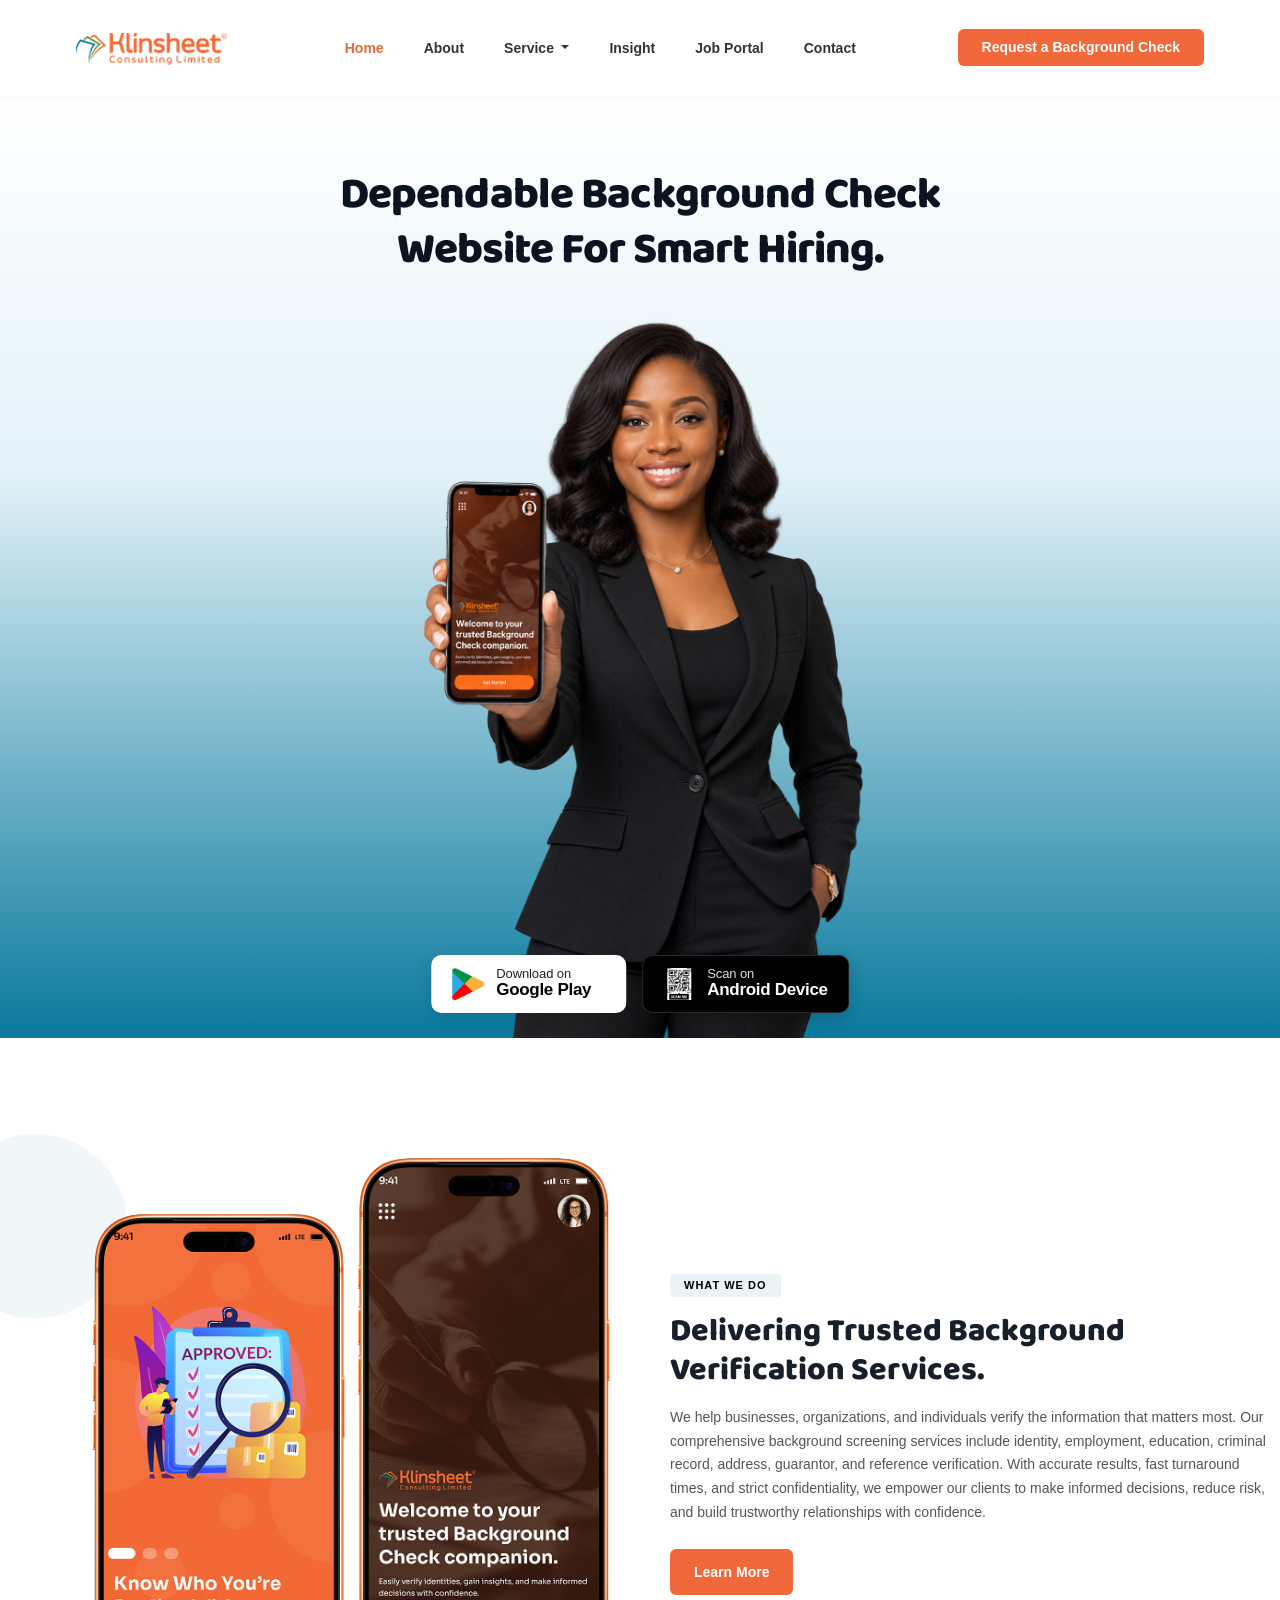
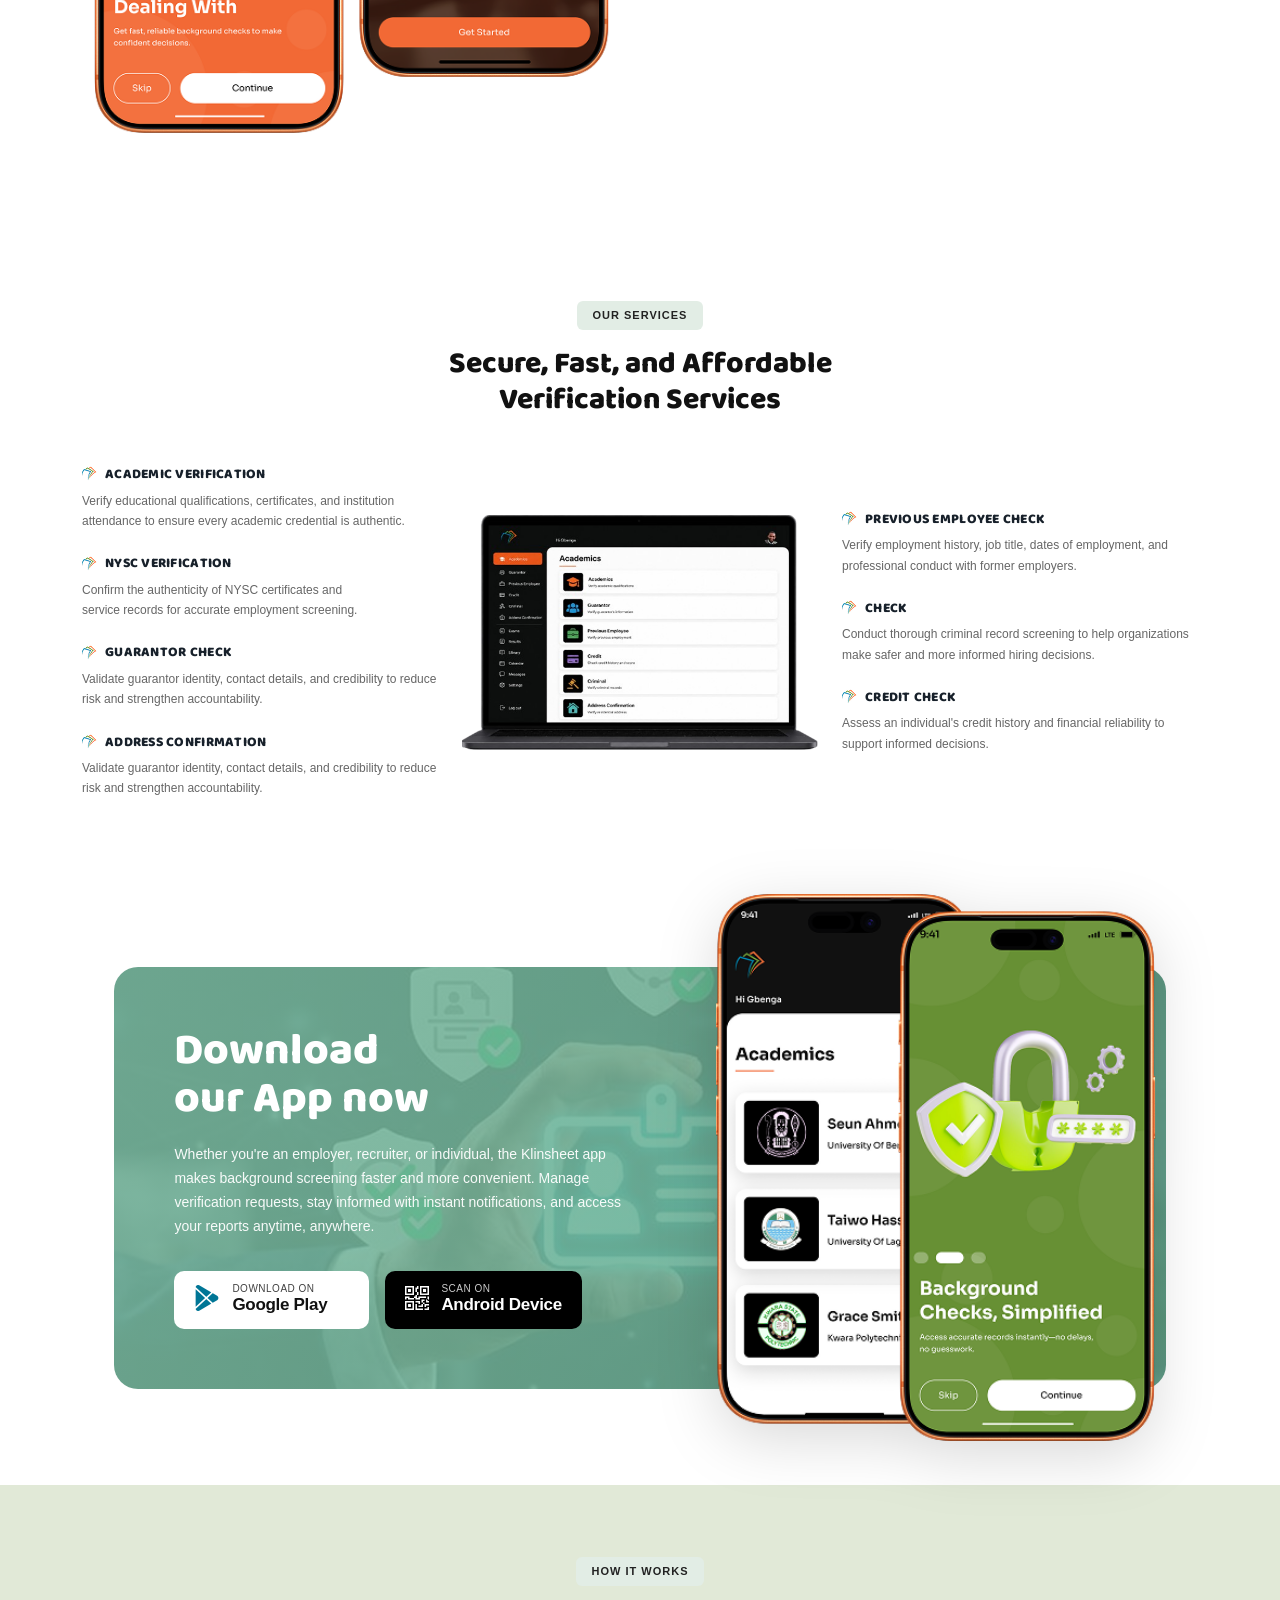
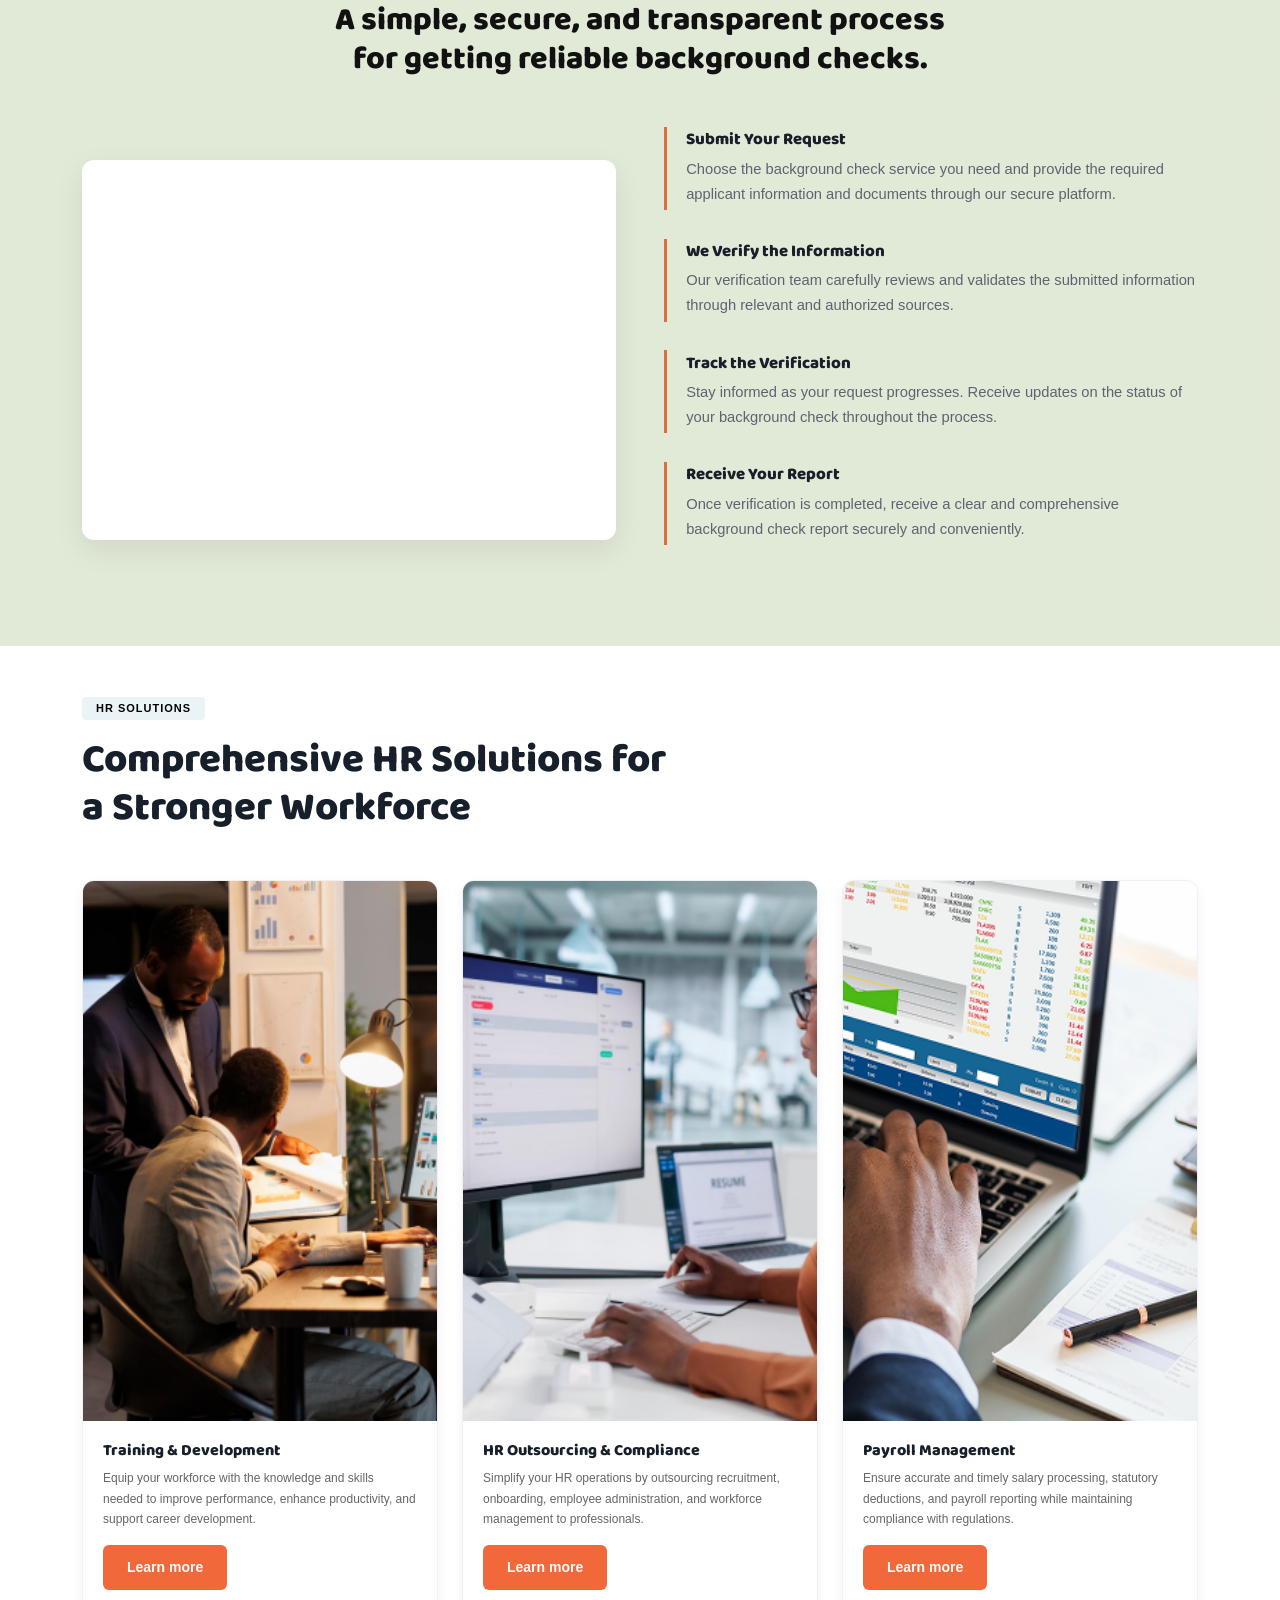
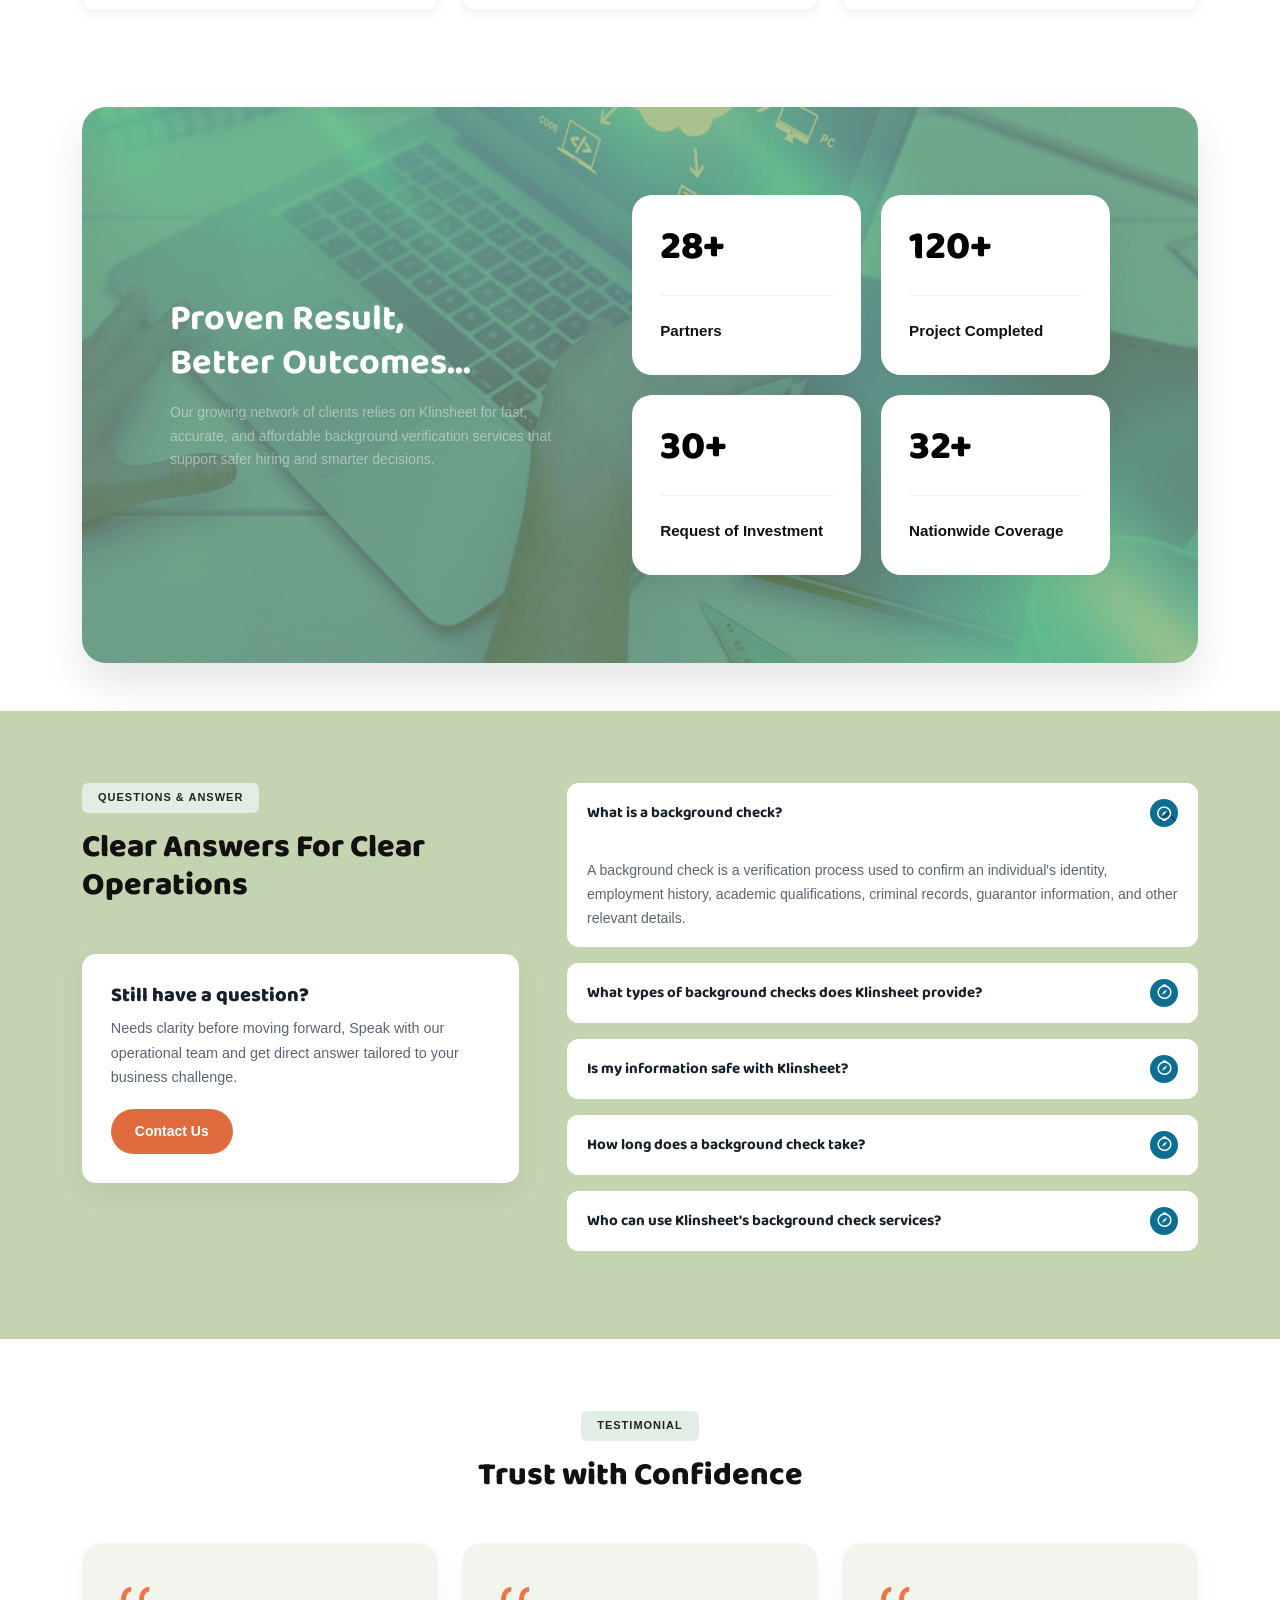
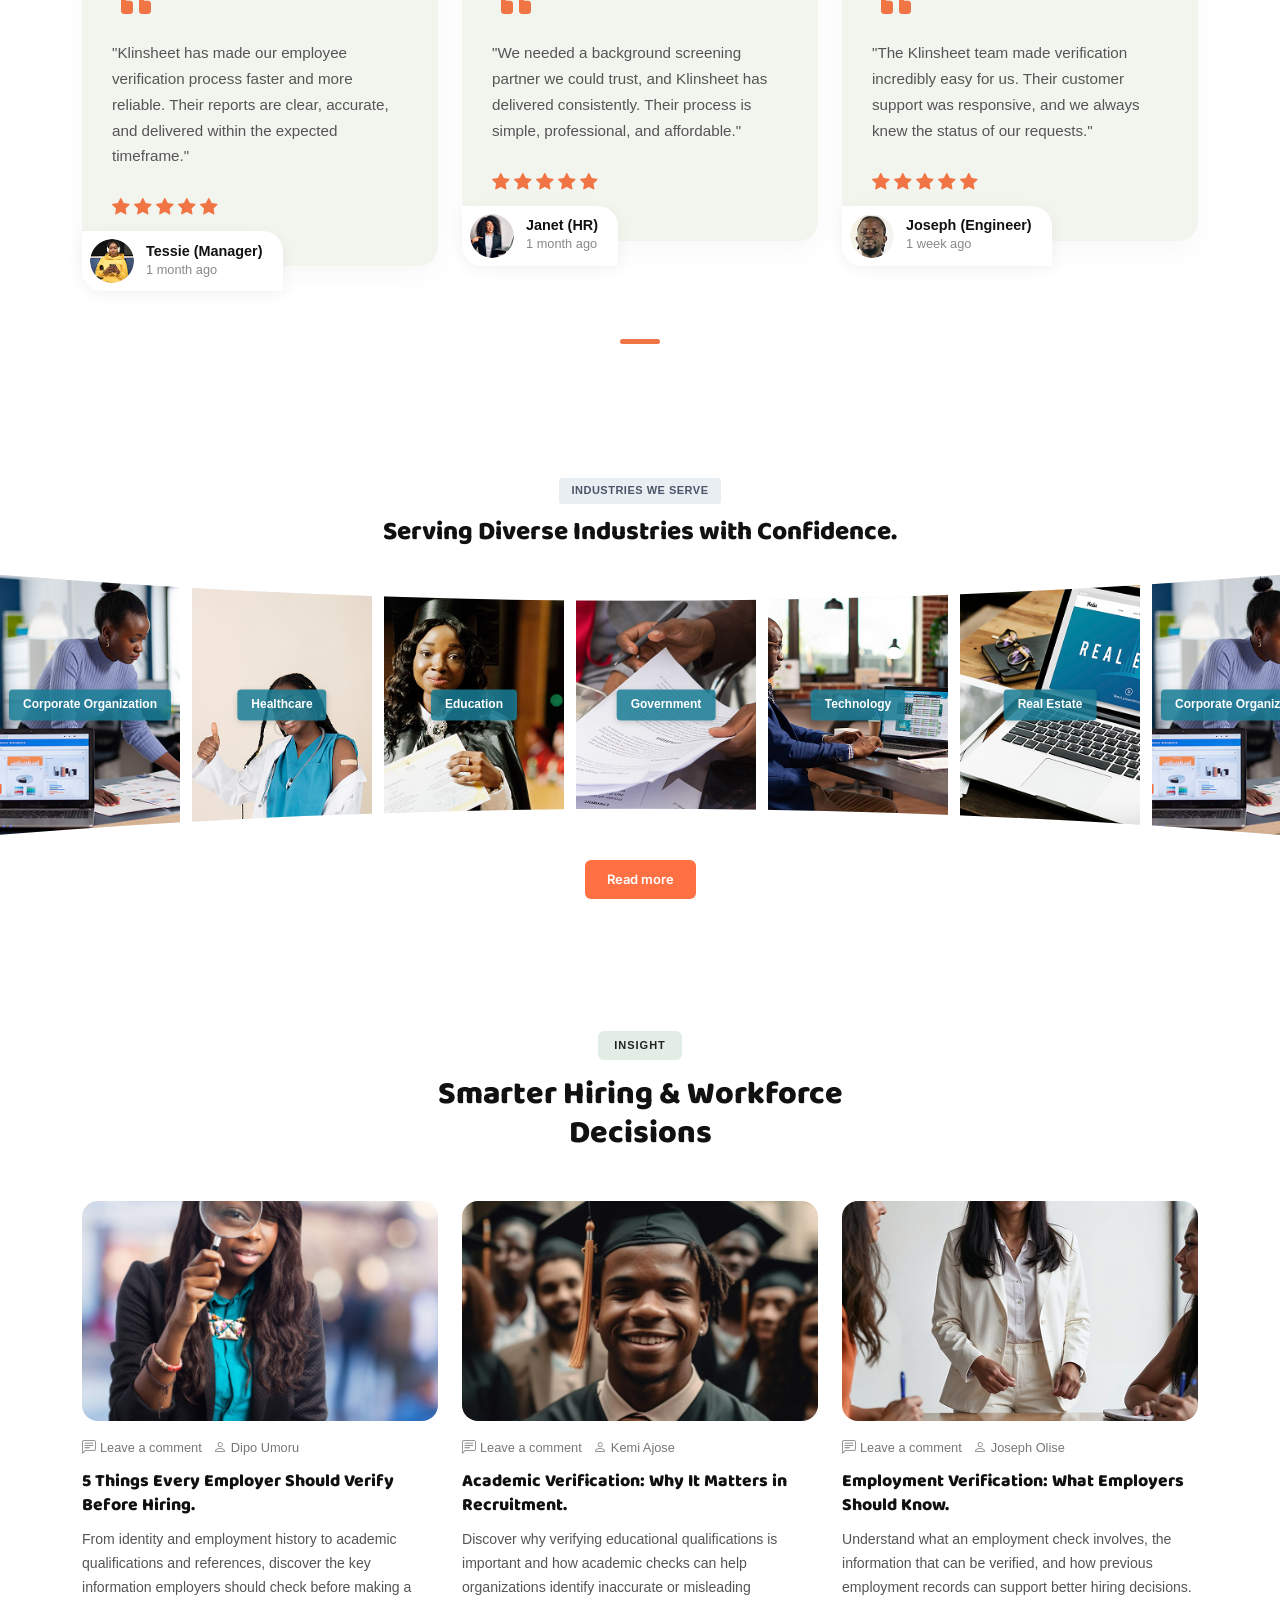
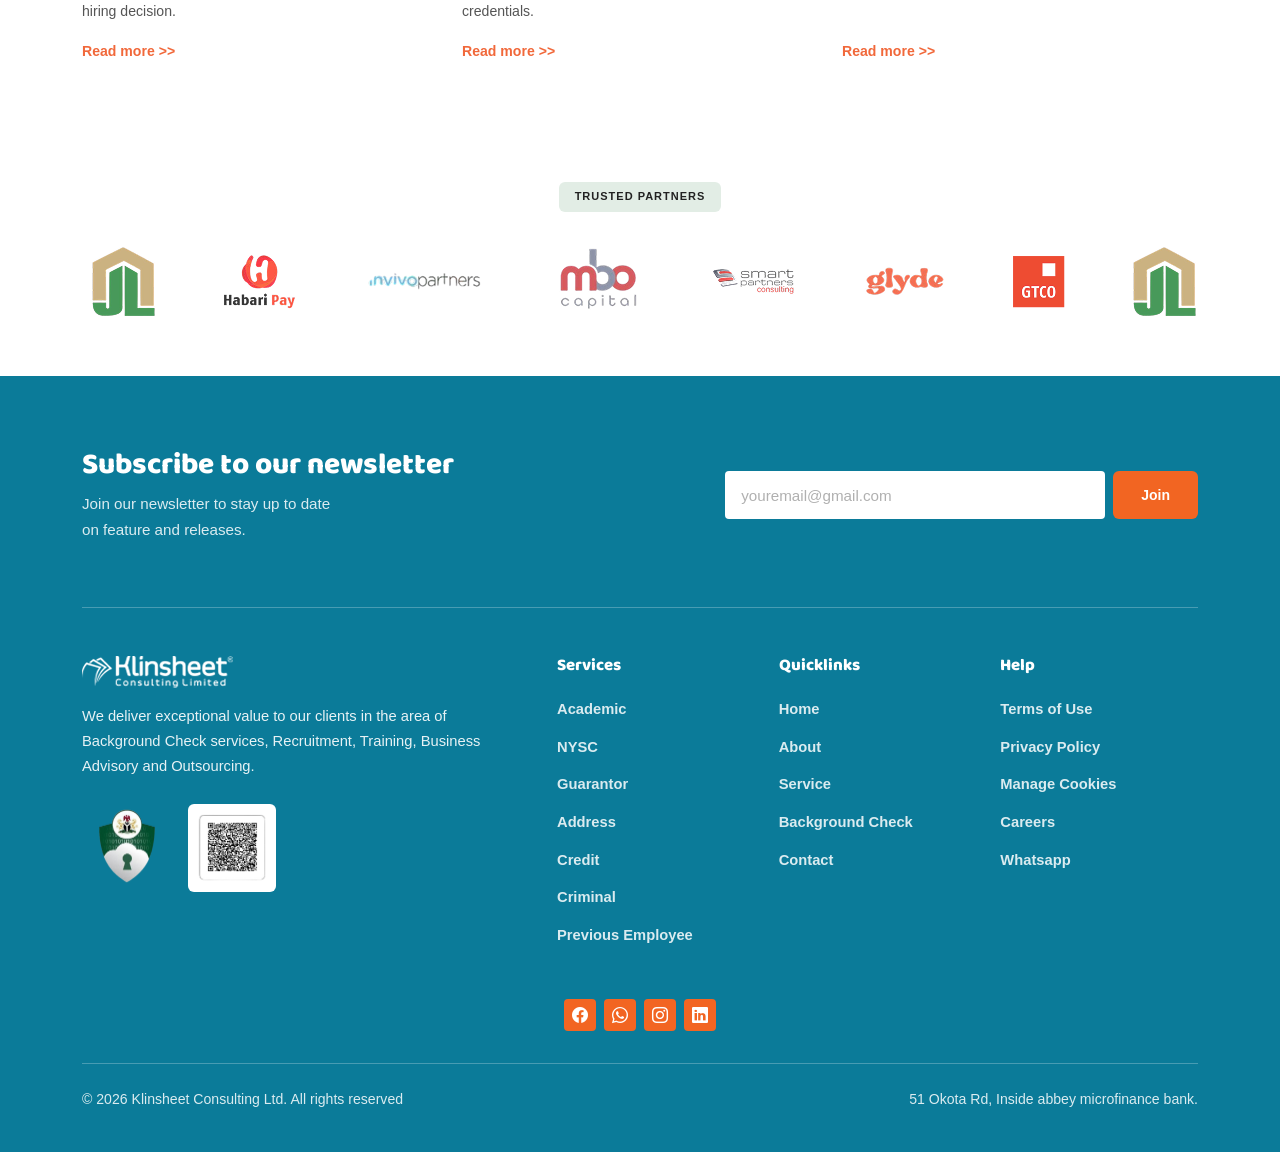
==== commit 60a474c0: "gggg" ====
--- a/index.html
+++ b/index.html
@@ -25,7 +25,7 @@
 <header class="site-header">
   <nav class="navbar navbar-expand-lg navbar-light bg-white py-3">
     <div class="container-fluid">
-      <a class="navbar-brand" href="#home">
+      <a class="navbar-brand" href="index.html">
         <img src="images/klinsheet logo 1.png" alt="Klinsheet Logo" class="logo-img">
       </a>
 
@@ -104,7 +104,7 @@
     </div>
     <div class="about-intro-text">
       <span class="badge badge-orange">WHAT WE DO</span>
-      <h2>Delivering Trusted Background Verification Services.</h2>
+      <h2>Delivering Trusted Background<br> Verification Services.</h2>
       <p>We help businesses, organizations, and individuals verify the information that matters most. Our comprehensive background screening services include identity, employment, education, criminal record, address, guarantor, and reference verification. With accurate results, fast turnaround times, and strict confidentiality, we empower our clients to make informed decisions, reduce risk, and build trustworthy relationships with confidence.</p>
       <button class="btns btn-orange">Learn More</button>
     </div>
@@ -696,82 +696,108 @@
   <!-- =========================================================
      FOOTER
 ========================================================= -->
- <footer>
-    <div class="newsletter">
-      <div class="newsletter-text">
-        <h3>Subscribe to our newsletter</h3>
-        <p>Join our newsletter to stay up to date on feature and releases.</p>
-      </div>
-      <form class="newsletter-form" onsubmit="event.preventDefault();">
-        <input type="email" placeholder="youremail@gmail.com">
-        <button class="btn btn-orange">Join</button>
-      </form>
-    </div>
-
-    <div class="footer-content">
-      <div class="footer-col">
-        <div class="logo" style="margin-bottom: 12px;"><img src="images/klinsheet logo 1.png" alt="Klinsheet Logo"></div>
-        <p style="font-size: 12px; opacity: 0.8; max-width: 280px; margin-bottom: 20px;">We deliver exceptional value to our clients in the area of Background Check services, Recruitment, Training, Business Advisory and Outsourcing.</p>
+<footer id="contact" class="site-footer">
+  <div class="container">
+    
+    <!-- Newsletter Section -->
+    <div class="row align-items-center pb-5 pt-2">
+      <div class="col-lg-6 mb-3 mb-lg-0">
+        <h3 class="newsletter-title mb-2">Subscribe to our newsletter</h3>
+        <p class="newsletter-text mb-0">Join our newsletter to stay up to date<br>on feature and releases.</p>
+      </div>
+      <div class="col-lg-6">
+        <form class="d-flex gap-2 justify-content-lg-end">
+          <input type="email" class="form-control newsletter-input" placeholder="youremail@gmail.com" required>
+          <button type="submit" class="btn btn-newsletter">Join</button>
+        </form>
+      </div>
+    </div>
+
+    <hr class="footer-divider mb-5">
+
+    <!-- Main Footer Links Section -->
+    <div class="row g-4 pb-4">
+      <div class="col-lg-5 pe-lg-5">
+        <a class="navbar-brand d-inline-block mb-3" href="#home">
+          <img src="images/klinsheet logo 1.png" alt="Klinsheet Consulting Limited" class="footer-logo">
+        </a>
+        <p class="footer-description">We deliver exceptional value to our clients in the area of Background Check services, Recruitment, Training, Business Advisory and Outsourcing.</p>
         
-        <!-- Badges & QR Code side-by-side -->
-        <div class="footer-badges-row">
-          <img src="images/badge-placeholder.png" alt="Security Badge" style="height: 100px; width: auto;">
-          <img src="images/qr-placeholder.png" alt="QR Code" style="height: 90px; width:auto; border-radius: 4px;">
-        </div>
-      </div>
-
-      <div class="footer-col">
-        <h4>Services</h4>
-        <ul>
-          <li>Academic</li>
-          <li>NYSC</li>
-          <li>Guarantor</li>
-          <li>Address</li>
-          <li>Credit</li>
-          <li>Criminal</li>
-          <li>Previous Employee</li>
-        </ul>
-      </div>
-
-      <div class="footer-col">
-        <h4>Quicklinks</h4>
-        <ul>
-          <li>Home</li>
-          <li>About</li>
-          <li>Service</li>
-          <li>Background Check</li>
-          <li>Contact</li>
-        </ul>
-      </div>
-
-      <div class="footer-col">
-        <h4>Help</h4>
-        <ul>
-          <li>Terms of Use</li>
-          <li>Privacy Policy</li>
-          <li>Manage Cookies</li>
-          <li>Careers</li>
-          <li>Whatsapp</li>
-        </ul>
-      </div>
-    </div>
-
-    <!-- Bottom Container with Social Icons overlapping the border -->
-    <div class="footer-bottom-container">
-      <div class="social-wrapper">
-        <a href="#" class="social-box"><i class="bi bi-facebook"></i></a>
-        <a href="#" class="social-box"><i class="bi bi-whatsapp"></i></a>
-        <a href="#" class="social-box"><i class="bi bi-instagram"></i></a>
-        <a href="#" class="social-box"><i class="bi bi-linkedin"></i></a>
-      </div>
-      <div class="footer-bottom">
-        <p>&copy; 2026 klinsheet Consulting Ltd. All rights reserved.</p>
-        <p>51 Okota Rd, Inside abbey microfinance bank.</p>
-      </div>
-    </div>
-  </footer>
-
-  <!-- Bootstrap 5 JavaScript Bundle CDN -->
-  <script src="https://cdn.jsdelivr.net/npm/bootstrap@5.3.3/dist/js/bootstrap.bundle.min.js"></script>
+        <!-- Badges & Scan Box Section -->
+        <div class="d-flex align-items-center gap-3 mt-4">
+          <div class="footer-badge-shield">
+            <img src="images/badge-placeholder.png" alt="Security Shield" class="img-fluid">
+          </div>
+          <div class="footer-qr-box">
+            <img src="images/qr-placeholder.png" alt="Scan QR Code" class="img-fluid">
+          </div>
+        </div>
+      </div>
+
+      <div class="col-lg-7">
+        <div class="row g-4">
+          <div class="col-4">
+            <h6 class="footer-heading">Services</h6>
+            <ul class="footer-links">
+              <li><a href="#services">Academic</a></li>
+              <li><a href="#services">NYSC</a></li>
+              <li><a href="#services">Guarantor</a></li>
+              <li><a href="#services">Address</a></li>
+              <li><a href="#services">Credit</a></li>
+              <li><a href="#services">Criminal</a></li>
+              <li><a href="#services">Previous Employee</a></li>
+            </ul>
+          </div>
+
+          <div class="col-4">
+            <h6 class="footer-heading">Quicklinks</h6>
+            <ul class="footer-links">
+              <li><a href="#home">Home</a></li>
+              <li><a href="#about">About</a></li>
+              <li><a href="#services">Service</a></li>
+              <li><a href="#contact">Background Check</a></li>
+              <li><a href="#contact">Contact</a></li>
+            </ul>
+          </div>
+
+          <div class="col-4">
+            <h6 class="footer-heading">Help</h6>
+            <ul class="footer-links">
+              <li><a href="#">Terms of Use</a></li>
+              <li><a href="#">Privacy Policy</a></li>
+              <li><a href="#">Manage Cookies</a></li>
+              <li><a href="#">Careers</a></li>
+              <li><a href="#">Whatsapp</a></li>
+            </ul>
+          </div>
+        </div>
+      </div>
+    </div>
+
+    <!-- Centered Social Icons Row -->
+    <div class="row justify-content-center py-3">
+      <div class="col-auto">
+        <div class="d-flex gap-2">
+          <a href="#" class="social-box"><i class="bi bi-facebook"></i></a>
+          <a href="#" class="social-box"><i class="bi bi-whatsapp"></i></a>
+          <a href="#" class="social-box"><i class="bi bi-instagram"></i></a>
+          <a href="#" class="social-box"><i class="bi bi-linkedin"></i></a>
+        </div>
+      </div>
+    </div>
+
+    <hr class="footer-divider mb-0">
+
+    <!-- Bottom Copyright Section -->
+    <div class="d-flex flex-column flex-md-row justify-content-between align-items-center py-4 gap-2 footer-bottom-text">
+      <p class="mb-0">&copy; 2026 Klinsheet Consulting Ltd. All rights reserved</p>
+      <p class="mb-0">51 Okota Rd, Inside abbey microfinance bank.</p>
+    </div>
+
+  </div>
+</footer>
+
+<!-- Bootstrap JS Bundle -->
+<script src="https://cdn.jsdelivr.net/npm/bootstrap@5.3.3/dist/js/bootstrap.bundle.min.js"></script>
 </body>
 </html>
--- a/hero.css
+++ b/hero.css
@@ -1303,6 +1303,15 @@
     flex: 0 1 calc(50% - 1rem); /* Displays 2 logos per row on smaller mobile devices */
   }
 }
+/* Footer Base Background & Colors */
+.site-footer {
+  background-color: #0b7b99; /* Exact teal color from design */
+  color: #ffffff;
+  padding-top: 4rem;
+  padding-bottom: 1rem;
+  font-family: inherit;
+}
+
 /* Horizontal Dividers */
 .footer-divider {
   border-color: rgba(255, 255, 255, 0.25);
@@ -1321,9 +1330,7 @@
   font-size: 0.95rem;
   line-height: 1.4;
 }
-.newsletter-text h3{
-color: #ffffff;
-}
+
 .newsletter-input {
   max-width: 380px;
   height: 48px;
@@ -1357,13 +1364,42 @@
 .footer-logo {
   max-height: 45px;
   width: auto;
-  filter: brightness(0) invert(1); /* Makes the logo white if SVG/transparent, or remove filter if image is already white */
 }
 
 .footer-description {
   color: rgba(255, 255, 255, 0.9);
   font-size: 0.92rem;
   line-height: 1.6;
+}
+
+/* Security Shield & QR Scan Box Styles */
+.footer-badge-shield img {
+  height: 55px;
+  width: auto;
+}
+
+.footer-qr-box {
+  background: #ffffff;
+  padding: 4px;
+  border-radius: 6px;
+  display: inline-flex;
+}
+
+.footer-qr-box img {
+  height: 50px;
+  width: 50px;
+  object-fit: contain;
+}
+.footer-qr-box img {
+  height: 80px; /* Increased from 50px */
+  width: 80px;  /* Increased from 50px */
+  object-fit: contain;
+}
+.footer-badge-shield img{
+   height: 90px; /* Increased from 50px */
+  width: 90px;  /* Increased from 50px */
+  object-fit: contain;
+
 }
 
 /* Social Icon Boxes */
@@ -1371,17 +1407,18 @@
   display: inline-flex;
   align-items: center;
   justify-content: center;
-  width: 32px;
-  height: 32px;
+  width: 36px;
+  height: 36px;
   background-color: #f26522;
   color: #ffffff;
   border-radius: 4px;
   text-decoration: none;
   font-size: 1rem;
-  transition: transform 0.2s ease;
+  transition: transform 0.2s ease, background-color 0.2s ease;
 }
 
 .social-box:hover {
+  background-color: #d95316;
   color: #ffffff;
   transform: translateY(-2px);
 }
@@ -2610,122 +2647,130 @@
     }
 
 /* Footer Base Background & Colors */
- footer {
-      background-color: var(--teal-bg);
-      color: #ffffff;
-      padding: 60px 8% 20px 8%;
-    }
-
-    .newsletter {
-      display: flex;
-      justify-content: space-between;
-      align-items: center;
-      border-bottom: 1px solid rgba(255,255,255,0.2);
-      padding-bottom: 40px;
-      margin-bottom: 40px;
-      flex-wrap: wrap;
-      gap: 20px;
-    }
-
-    .newsletter-text h3 {
-      font-size: 20px;
-      margin-bottom: 6px;
-    }
-
-    .newsletter-text p {
-      font-size: 12px;
-      opacity: 0.8;
-    }
-
-    .newsletter-form {
-      display: flex;
-      gap: 8px;
-    }
-
-    .newsletter-form input {
-      padding: 10px 16px;
-      border-radius: 4px;
-      border: none;
-      width: 260px;
-      outline: none;
-    }
-
-    .footer-content {
-      display: grid;
-      grid-template-columns: 2fr 1fr 1fr 1fr;
-      gap: 40px;
-      margin-bottom: 40px;
-    }
-
-    .footer-col h4 {
-      font-size: 14px;
-      margin-bottom: 16px;
-      color: #ffffff;
-    }
-
-    .footer-col ul {
-      list-style: none;
-    }
-
-    .footer-col ul li {
-      font-size: 12px;
-      opacity: 0.8;
-      margin-bottom: 8px;
-    }
-
-    .footer-badges-row {
-      display: flex;
-      gap: 12px;
-      align-items: center;
-    }
-
-    /* Footer Bottom Container with Border Line & Overlapping Social Icons */
-    .footer-bottom-container {
-      position: relative;
-      border-top: 1px solid rgba(255, 255, 255, 0.2);
-      padding-top: 30px;
-      margin-top: 20px;
-      display: flex;
-      flex-direction: column;
-      gap: 20px;
-    }
-
-    .social-wrapper {
-      position: absolute;
-      top: -16px; /* Pulls icons upward to sit precisely centered on the border line */
-      left: 50%;
-      transform: translateX(-50%);
-      display: flex;
-      gap: 12px;
-    }
-
-    .social-box {
-      display: inline-flex;
-      align-items: center;
-      justify-content: center;
-      width: 32px;
-      height: 32px;
-      background-color: var(--orange-btn);
-      color: #ffffff;
-      border-radius: 4px;
-      text-decoration: none;
-      font-size: 0.9rem;
-      transition: transform 0.2s ease, background 0.2s ease;
-    }
-
-    .social-box:hover {
-      color: #ffffff;
-      background-color: #d95328;
-      transform: translateY(-2px);
-    }
-
-    .footer-bottom {
-      width: 100%;
-      display: flex;
-      justify-content: space-between;
-      font-size: 11px;
-      opacity: 0.6;
-    }
+.site-footer {
+  background-color: #0b7b99; /* Exact teal color from image */
+  color: #ffffff;
+  padding-top: 4rem;
+  padding-bottom: 1rem;
+  font-family: inherit;
+}
+
+/* Horizontal Dividers */
+.footer-divider {
+  border-color: rgba(255, 255, 255, 0.25);
+  opacity: 1;
+}
+
+/* Newsletter Styles */
+.newsletter-title {
+  font-size: 1.85rem;
+  font-weight: 700;
+  color: #ffffff;
+}
+
+.newsletter-text {
+  color: rgba(255, 255, 255, 0.85);
+  font-size: 0.95rem;
+  line-height: 1.4;
+}
+
+.newsletter-input {
+  max-width: 380px;
+  height: 48px;
+  border-radius: 4px;
+  border: none;
+  padding-left: 1rem;
+  font-size: 0.95rem;
+}
+
+.newsletter-input::placeholder {
+  color: #b0b0b0;
+}
+
+.btn-newsletter {
+  background-color: #f26522; /* Brand orange color */
+  color: #ffffff;
+  font-weight: 600;
+  padding: 0 1.75rem;
+  height: 48px;
+  border-radius: 6px;
+  border: none;
+  transition: background-color 0.2s ease;
+}
+
+.btn-newsletter:hover {
+  background-color: #d95316;
+  color: #ffffff;
+}
+
+/* Logo & Content */
+.footer-logo {
+  max-height: 45px;
+  width: auto;
+  filter: brightness(0) invert(1); /* Makes the logo white if SVG/transparent, or remove filter if image is already white */
+}
+
+.footer-description {
+  color: rgba(255, 255, 255, 0.9);
+  font-size: 0.92rem;
+  line-height: 1.6;
+}
+
+/* Social Icon Boxes */
+.social-box {
+  display: inline-flex;
+  align-items: center;
+  justify-content: center;
+  width: 32px;
+  height: 32px;
+  background-color: #f26522;
+  color: #ffffff;
+  border-radius: 4px;
+  text-decoration: none;
+  font-size: 1rem;
+  transition: transform 0.2s ease;
+}
+
+.social-box:hover {
+  color: #ffffff;
+  transform: translateY(-2px);
+}
+
+/* Link Columns */
+.footer-heading {
+  font-size: 1.05rem;
+  font-weight: 700;
+  margin-bottom: 1.25rem;
+  color: #ffffff;
+}
+
+.footer-links {
+  list-style: none;
+  padding-left: 0;
+  margin-bottom: 0;
+}
+
+.footer-links li {
+  margin-bottom: 0.75rem;
+}
+
+.footer-links a {
+  color: rgba(255, 255, 255, 0.85);
+  text-decoration: none;
+  font-size: 0.92rem;
+  transition: color 0.2s ease;
+}
+
+.footer-links a:hover {
+  color: #ffffff;
+  text-decoration: underline;
+}
+
+/* Bottom Bar */
+.footer-bottom-text {
+  color: rgba(255, 255, 255, 0.85);
+  font-size: 0.88rem;
+}
 
     /* DOWNLOAD APP SECTION */
     .download-app-section {
@@ -2943,3 +2988,485 @@
 .svg-mask-def {
   position: absolute;
 }
+
+/* ============================================================
+   FINAL TYPOGRAPHY + MOBILE RESPONSIVE OVERRIDES
+   Added to improve readability without changing the page content.
+============================================================ */
+html, body {
+  width: 100%;
+  max-width: 100%;
+  overflow-x: clip;
+}
+
+body {
+  font-weight: 500;
+  -webkit-text-size-adjust: 100%;
+  text-rendering: optimizeLegibility;
+}
+
+h1, h2, h3, h4, h5, h6,
+.hero-title, .section-title, .download-title,
+.newsletter-title, .footer-heading, .stat-number {
+  font-weight: 800 !important;
+}
+
+.navbar-nav .nav-link,
+.dropdown-menu-glass .dropdown-item,
+.btn, button,
+.service-item h6,
+.how-step h5,
+.hr-card-body h3,
+.accordion-button,
+.testimonial-author strong,
+.blog-card h5,
+.industry-card span,
+.footer-links a {
+  font-weight: 700;
+}
+
+p, .service-item p, .how-step p, .download-text,
+.hr-card-body p, .testimonial-text, .blog-card p,
+.footer-description, .newsletter-text {
+  font-weight: 500;
+  line-height: 1.7;
+}
+
+img, video, iframe {
+  max-width: 100%;
+}
+
+/* Tablet and smaller laptops */
+@media (max-width: 991.98px) {
+  .navbar .container-fluid {
+    padding-left: 18px;
+    padding-right: 18px;
+  }
+
+  .navbar-collapse {
+    padding-top: 14px;
+  }
+
+  .navbar-nav {
+    align-items: stretch;
+  }
+
+  .navbar-nav .nav-link {
+    padding: 10px 4px;
+  }
+
+  .dropdown-menu-glass {
+    width: 100% !important;
+    min-width: 0;
+    padding: 12px !important;
+  }
+
+  .dropdown-menu-glass .dropdown-item {
+    white-space: normal !important;
+  }
+
+  .hero-section {
+    padding-top: 3rem;
+  }
+
+  .hero-title {
+    font-size: clamp(2rem, 5vw, 2.6rem);
+    line-height: 1.15;
+    padding: 0 14px;
+  }
+
+  .hero-person {
+    width: min(100%, 480px);
+    height: auto;
+    max-height: 70vh;
+    object-fit: contain;
+  }
+
+  .about-intro {
+    display: flex;
+    flex-direction: column;
+    align-items: center;
+    gap: 28px;
+    padding: 32px 22px !important;
+    margin: 24px 0 !important;
+  }
+
+  .about-intro-img,
+  .about-intro-text {
+    width: 100%;
+    max-width: 680px;
+  }
+
+  .about-intro-img img {
+    display: block;
+    width: 100%;
+    height: auto;
+    margin: 0 auto;
+  }
+
+  .services-section .row,
+  .how-it-works-section .row {
+    row-gap: 28px;
+  }
+
+  .hr-cards {
+    grid-template-columns: repeat(2, minmax(0, 1fr));
+  }
+
+  .hr-card-img-wrap,
+  .hr-card-img {
+    height: 280px !important;
+  }
+
+  .stats-row-flex {
+    padding: 24px;
+    gap: 24px;
+  }
+
+  .stats-col-text,
+  .stats-col-grid {
+    min-width: 0;
+    width: 100%;
+  }
+}
+
+/* Phones */
+@media (max-width: 767.98px) {
+  .container,
+  .container-fluid {
+    --bs-gutter-x: 1.5rem;
+  }
+
+  section {
+    scroll-margin-top: 78px;
+  }
+
+  .py-lg-6 {
+    padding-top: 3rem;
+    padding-bottom: 3rem;
+  }
+
+  .hero-section {
+    padding-top: 2.5rem;
+  }
+
+  .hero-title {
+    font-size: clamp(1.7rem, 7vw, 2.25rem);
+    line-height: 1.18;
+    letter-spacing: -0.025em;
+  }
+
+  .hero-title br {
+    display: none;
+  }
+
+  .hero-visual {
+    margin-top: 1.5rem;
+  }
+
+  .hero-person {
+    width: 100%;
+    height: auto;
+    max-height: none;
+  }
+
+  .hero-store-badges {
+    position: static;
+    transform: none;
+    width: 100%;
+    justify-content: center;
+    flex-wrap: wrap;
+    gap: 10px;
+    padding: 12px 12px 18px;
+  }
+
+  .store-badge {
+    min-width: 0;
+    width: min(100%, 210px);
+    height: 54px;
+    padding: 8px 12px;
+    border-radius: 12px;
+  }
+
+  .store-badge .badge-text small {
+    font-size: 11px;
+  }
+
+  .store-badge .badge-text strong {
+    font-size: 14px;
+  }
+
+  .about-intro {
+    padding: 26px 18px !important;
+    gap: 20px;
+  }
+
+  .about-intro-text h2,
+  .section-title,
+  .hr-solutions-section h1,
+  .industries-section h2 {
+    font-size: clamp(1.45rem, 6vw, 1.9rem);
+    line-height: 1.25;
+  }
+
+  .about-intro-text p,
+  .service-item p,
+  .how-step p,
+  .download-text,
+  .hr-card-body p,
+  .testimonial-text,
+  .blog-card p {
+    font-size: 0.92rem;
+  }
+
+  .services-section,
+  .how-it-works-section,
+  .insight-section,
+  .testimonial-section {
+    padding-top: 2.5rem !important;
+    padding-bottom: 2.5rem !important;
+  }
+
+  .service-item h6 {
+    font-size: 0.85rem;
+    line-height: 1.45;
+  }
+
+  .service-item h6 img {
+    width: 22px;
+    height: 22px;
+    object-fit: contain;
+    flex: 0 0 22px;
+  }
+
+  .laptop-mockup {
+    max-width: 100%;
+  }
+
+  .download-app-section {
+    padding: 25px 0;
+    margin-top: 2rem !important;
+    margin-bottom: 2rem !important;
+  }
+
+  .download-app-card {
+    border-radius: 18px;
+    padding: 30px 18px;
+    gap: 18px;
+  }
+
+  .download-app-content {
+    margin-bottom: 0;
+  }
+
+  .download-title {
+    font-size: clamp(1.8rem, 8vw, 2.3rem);
+    line-height: 1.15;
+  }
+
+  .download-text {
+    max-width: 100%;
+    margin-bottom: 22px;
+  }
+
+  .store-buttons {
+    flex-direction: row;
+    flex-wrap: wrap;
+    gap: 10px;
+  }
+
+  .store-buttons .store-badge {
+    width: auto;
+    min-width: 150px;
+    justify-content: center;
+  }
+
+  .download-app-phones {
+    position: relative;
+    inset: auto;
+    width: 100%;
+    max-width: 300px;
+    margin: 12px auto 0;
+  }
+
+  .phones-img {
+    width: 100%;
+    max-width: 100%;
+    height: auto;
+    margin: 0;
+  }
+
+  .step-image-frame {
+    height: clamp(220px, 65vw, 340px);
+  }
+
+  .how-step {
+    margin-bottom: 1.25rem;
+  }
+
+  .hr-cards {
+    grid-template-columns: 1fr;
+    gap: 20px;
+  }
+
+  .hr-card-img-wrap,
+  .hr-card-img {
+    height: auto !important;
+    max-height: 300px;
+    min-height: 190px;
+  }
+
+  .hr-card-img {
+    object-fit: contain;
+  }
+
+  .stats-card {
+    padding: 22px 16px !important;
+    border-radius: 18px;
+  }
+
+  .stats-row-flex {
+    display: flex;
+    flex-direction: column;
+    padding: 0;
+    gap: 24px;
+  }
+
+  .stats-heading {
+    font-size: 1.8rem;
+  }
+
+  .stat-grid {
+    grid-template-columns: repeat(2, minmax(0, 1fr));
+    gap: 12px;
+  }
+
+  .stat-box {
+    min-height: 135px;
+    padding: 20px 14px;
+    border-radius: 14px;
+  }
+
+  .stat-number {
+    font-size: 2rem;
+  }
+
+  .stat-label {
+    font-size: 0.82rem;
+  }
+
+  .faq-section {
+    padding: 2.5rem 0 !important;
+  }
+
+  .faq-contact-card {
+    margin-top: 24px !important;
+  }
+
+  .accordion-button {
+    padding: 15px;
+    font-size: 0.9rem;
+  }
+
+  .accordion-body {
+    font-size: 0.88rem;
+    line-height: 1.65;
+  }
+
+  .testimonial-card {
+    height: auto;
+  }
+
+  .industry-card {
+    flex: 0 0 220px;
+  }
+
+  .industry-card img {
+    width: 100%;
+    height: 190px;
+    object-fit: cover;
+  }
+
+  .blog-card {
+    height: auto;
+  }
+
+  .blog-card h5 {
+    font-size: 1.05rem;
+    line-height: 1.4;
+  }
+
+  .newsletter-title {
+    font-size: 1.5rem;
+  }
+
+  .site-footer {
+    padding-top: 2.5rem;
+  }
+
+  .site-footer form {
+    flex-direction: column;
+  }
+
+  .newsletter-input,
+  .btn-newsletter {
+    width: 100%;
+    max-width: 100%;
+  }
+
+  .site-footer .row > [class*="col-"] {
+    min-width: 0;
+  }
+
+  .footer-links a {
+    font-size: 0.82rem;
+    overflow-wrap: anywhere;
+  }
+
+  .footer-bottom-text {
+    text-align: center;
+    font-size: 0.8rem;
+  }
+}
+
+/* Very small phones */
+@media (max-width: 380px) {
+  .navbar-brand .logo-img {
+    max-width: 145px;
+    height: auto;
+  }
+
+  .hero-title {
+    font-size: 1.6rem;
+  }
+
+  .hero-store-badges {
+    flex-direction: column;
+    align-items: center;
+  }
+
+  .store-buttons {
+    flex-direction: column;
+    align-items: stretch;
+  }
+
+  .store-buttons .store-badge {
+    width: 100%;
+  }
+
+  .stat-grid {
+    gap: 9px;
+  }
+
+  .stat-box {
+    padding: 16px 10px;
+  }
+
+  .stat-number {
+    font-size: 1.7rem;
+  }
+
+  .site-footer .row.g-4 > .col-4 {
+    width: 100%;
+  }
+}
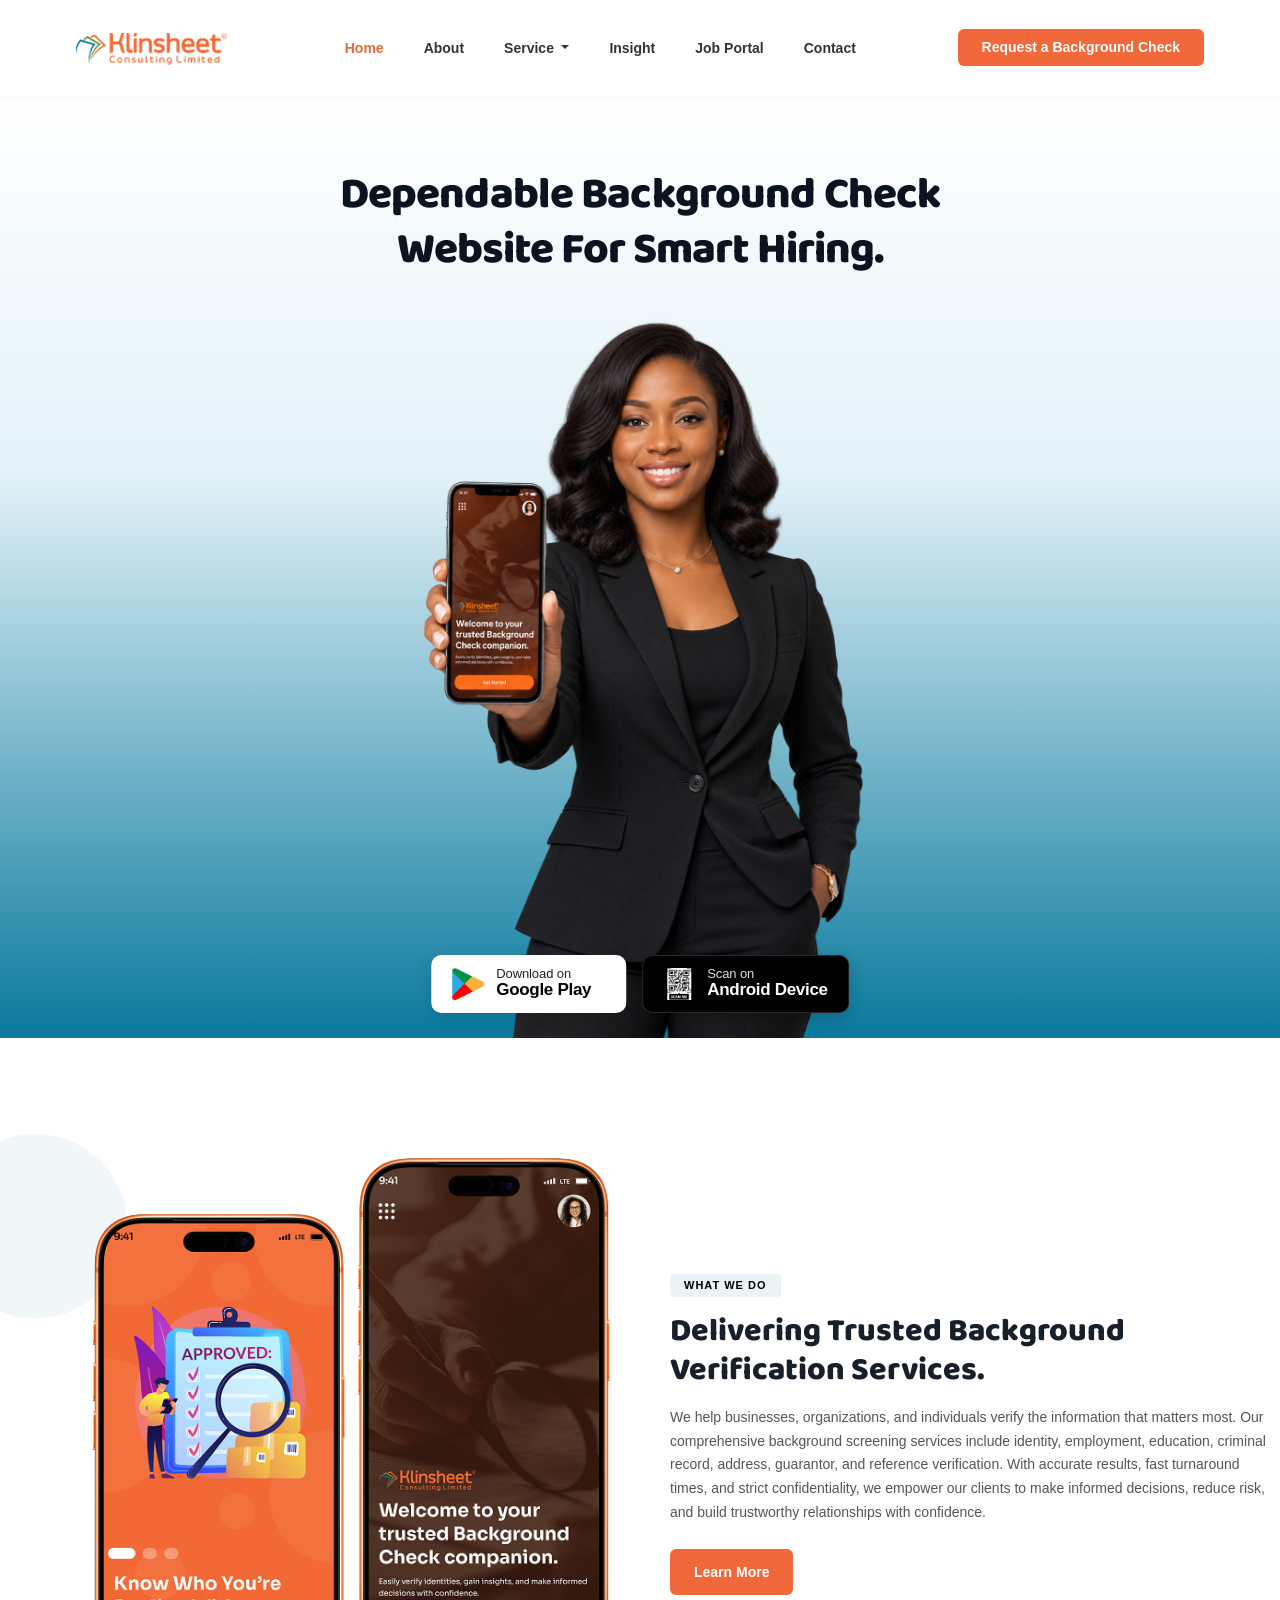
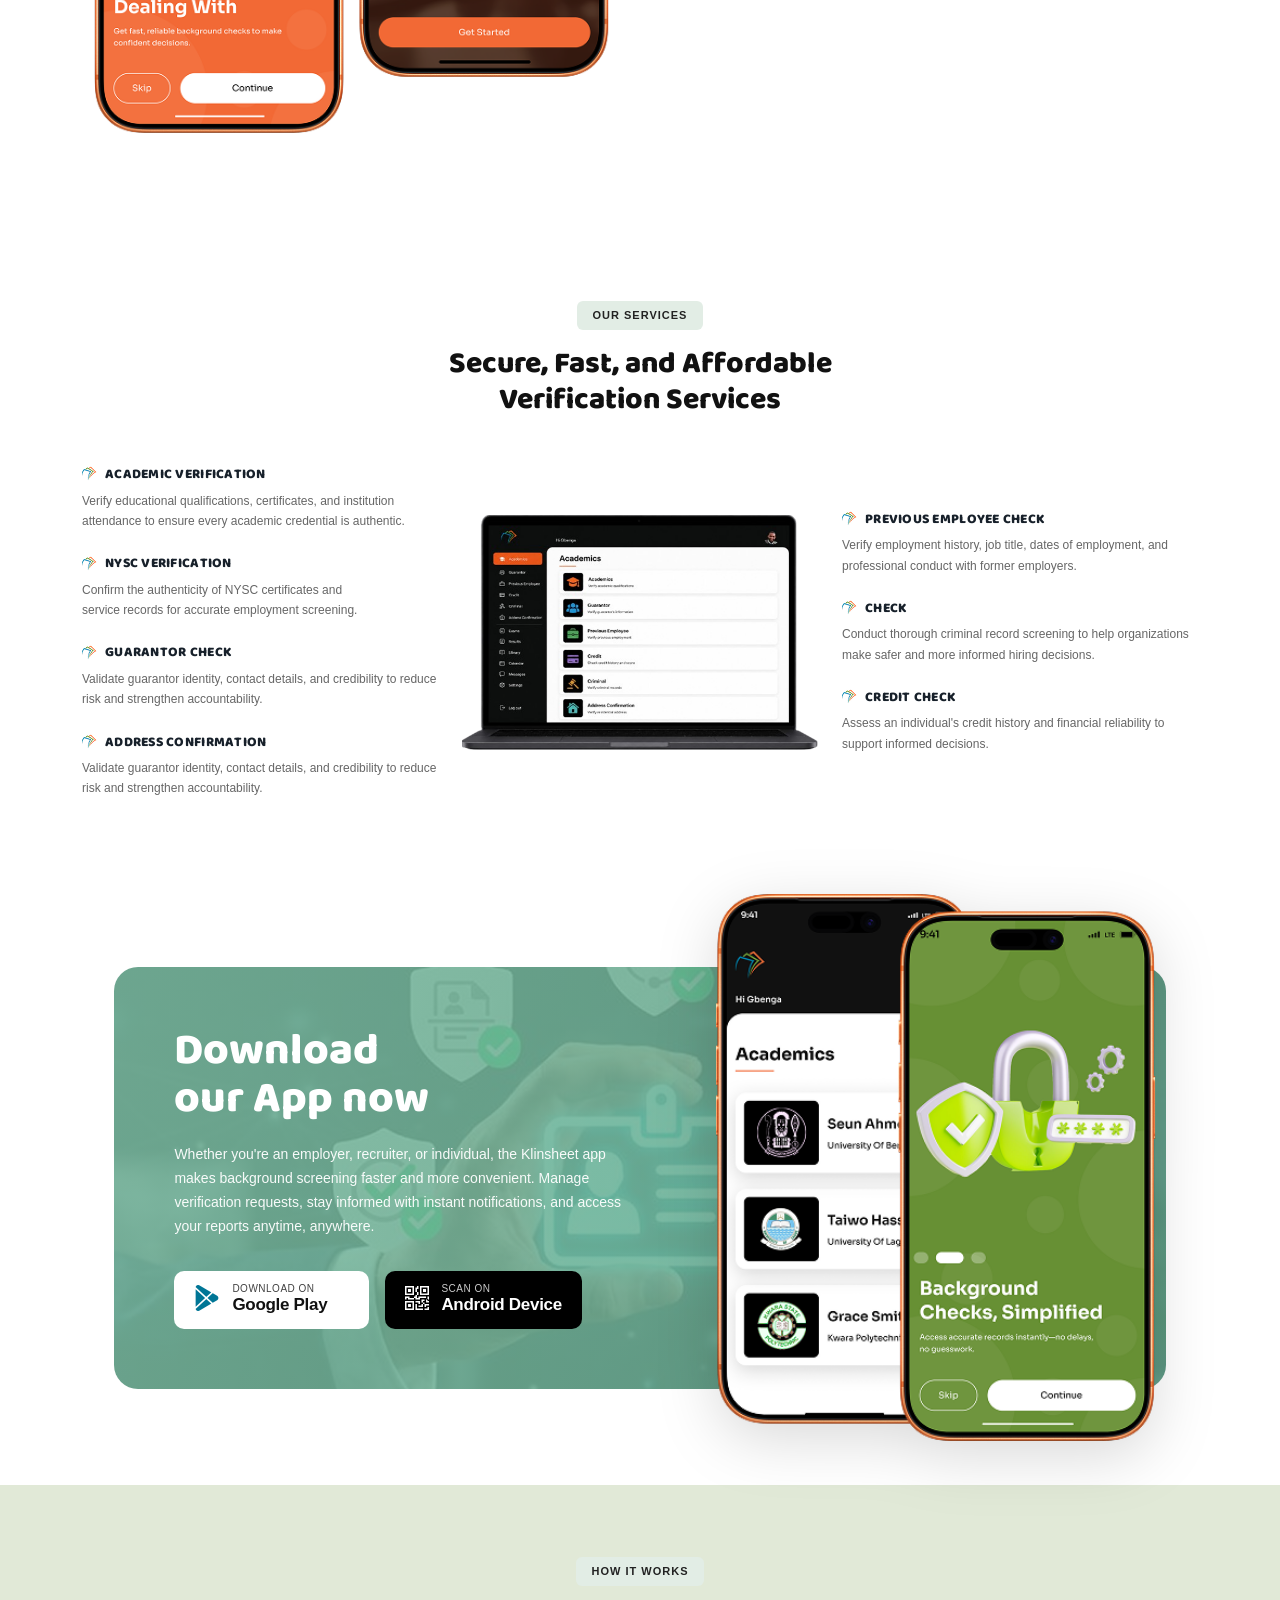
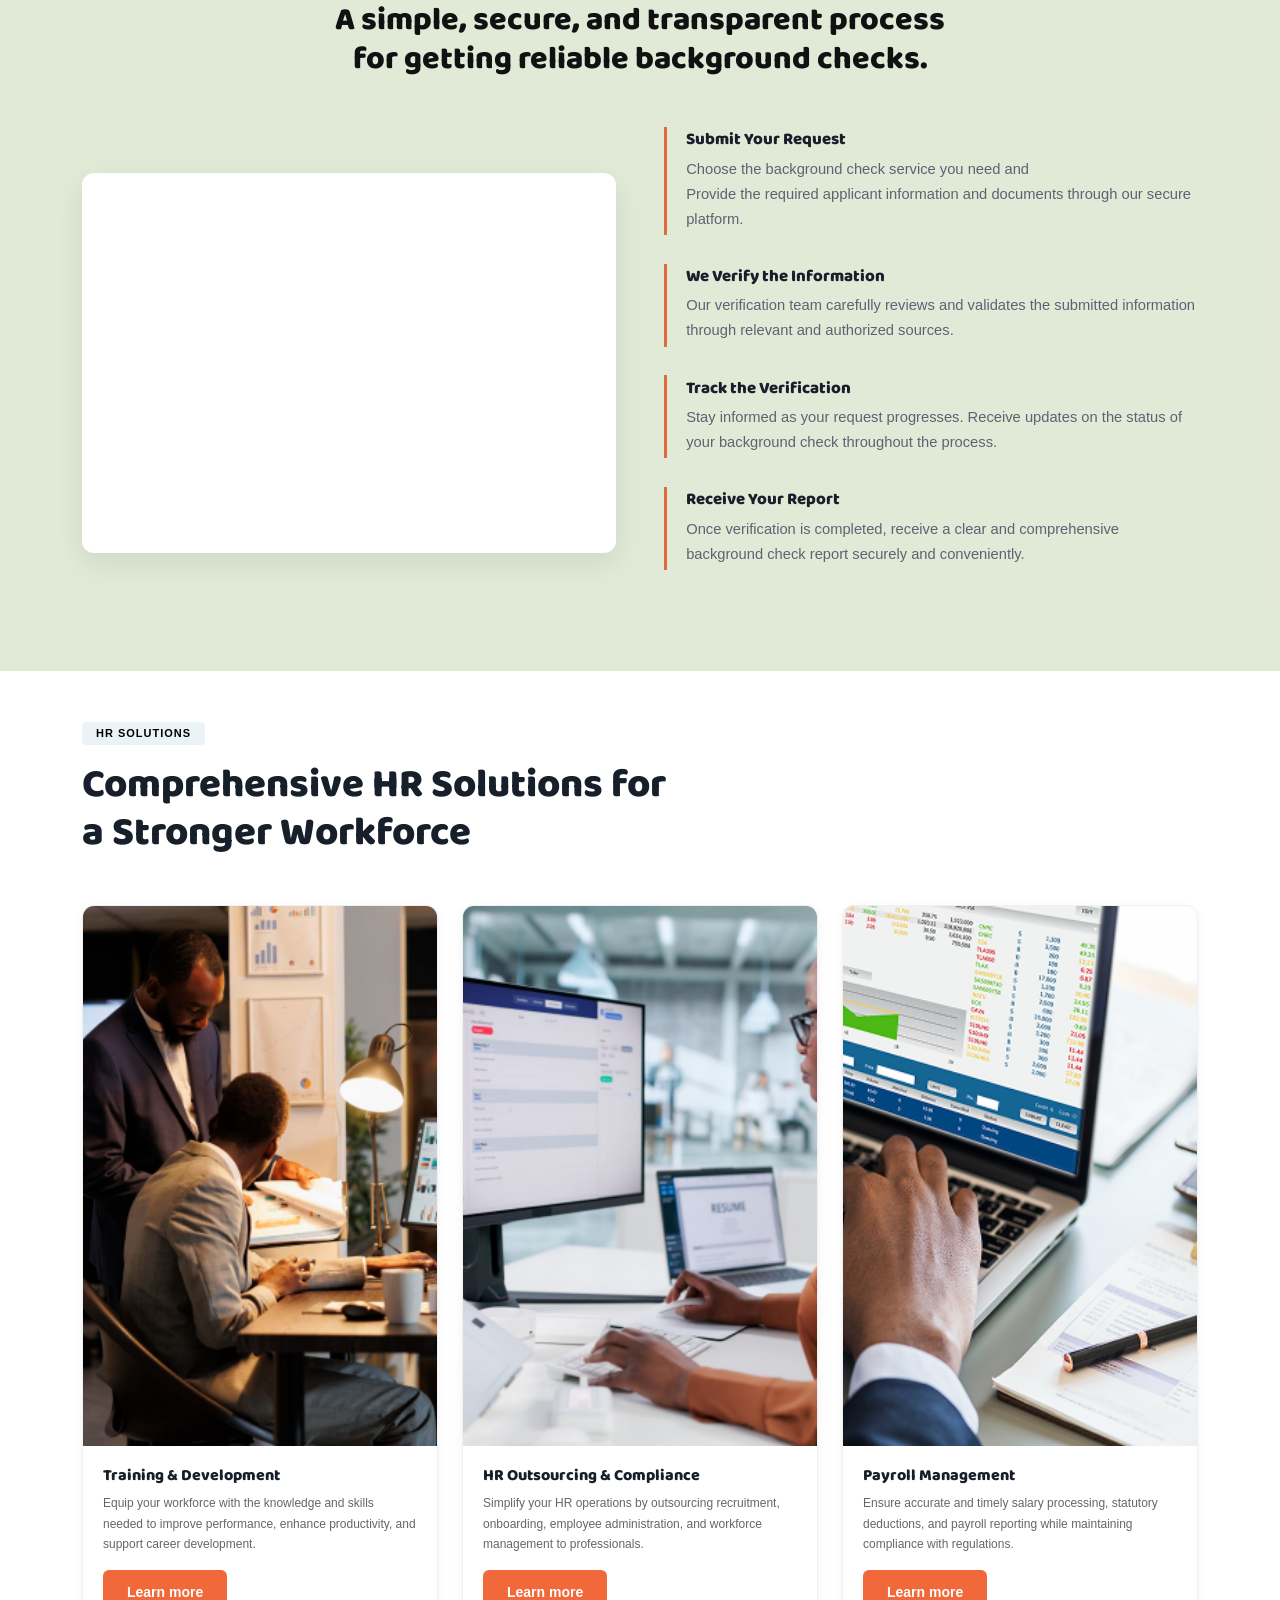
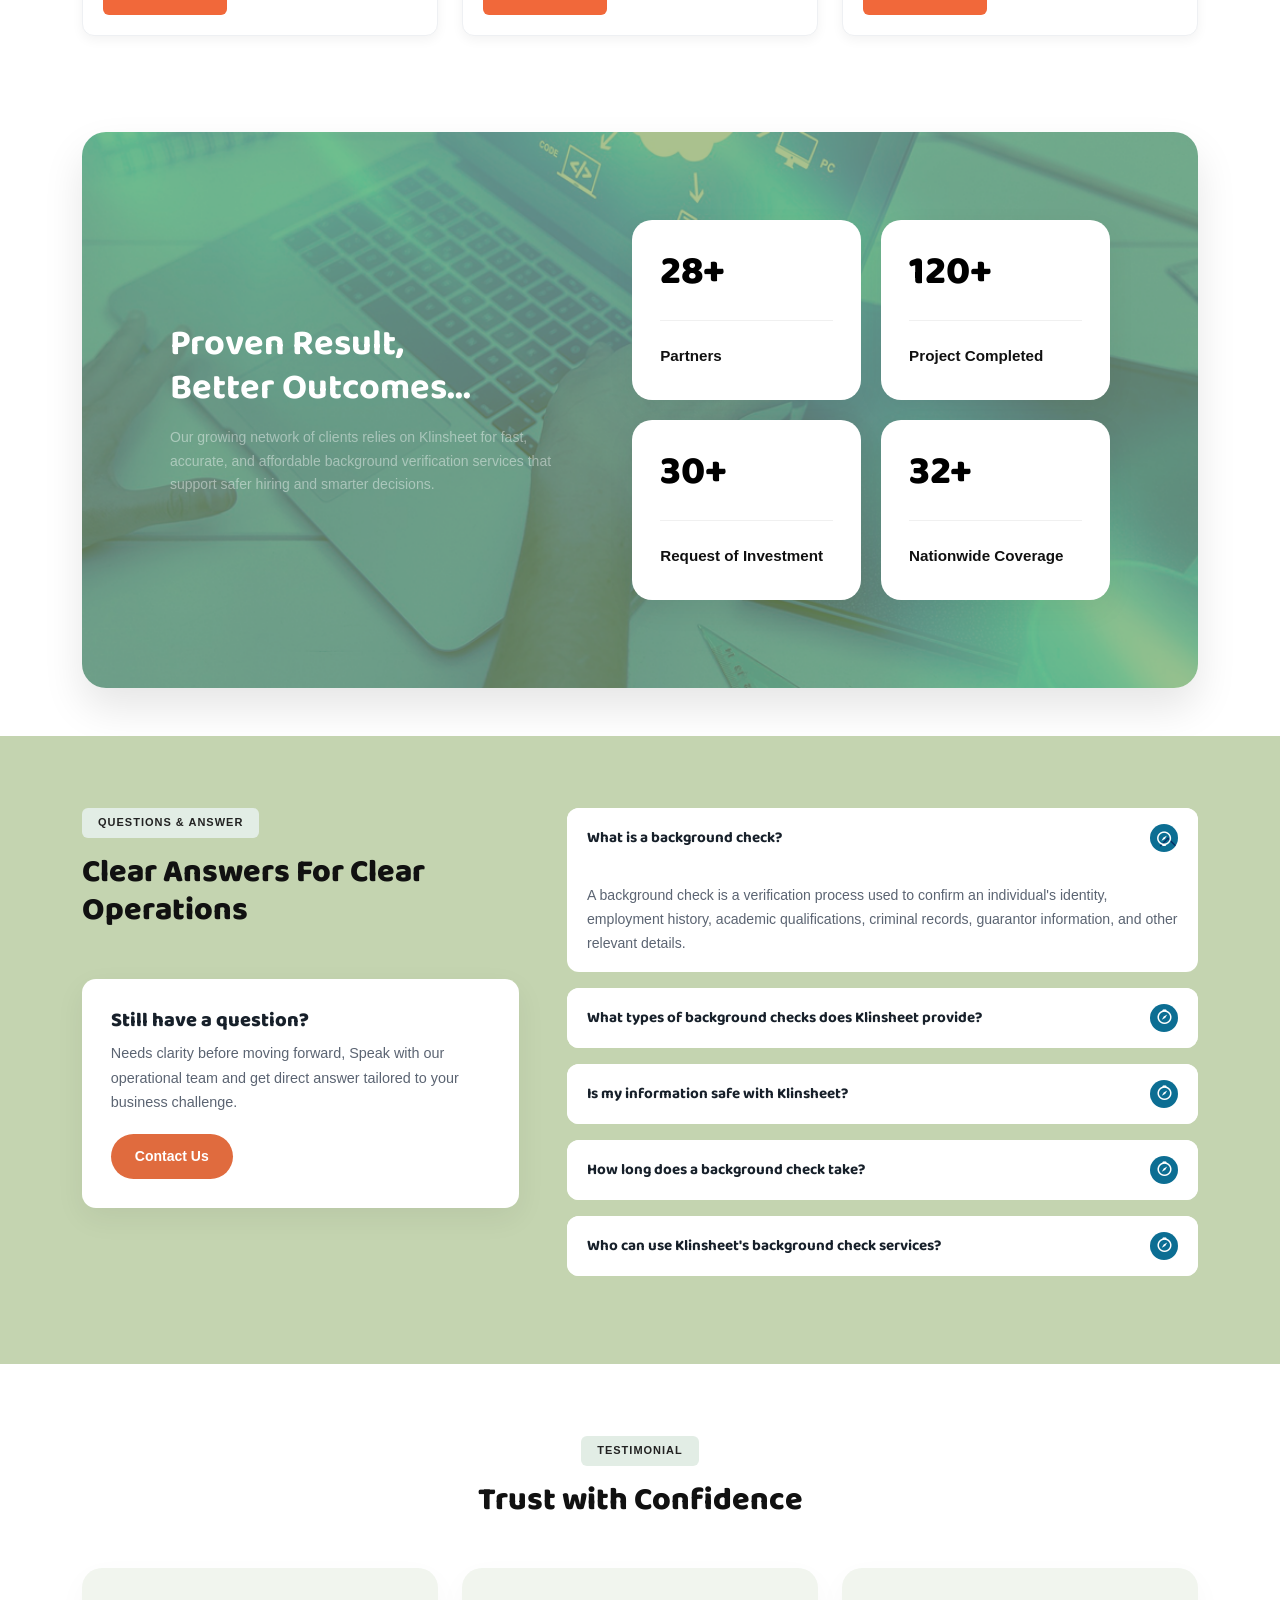
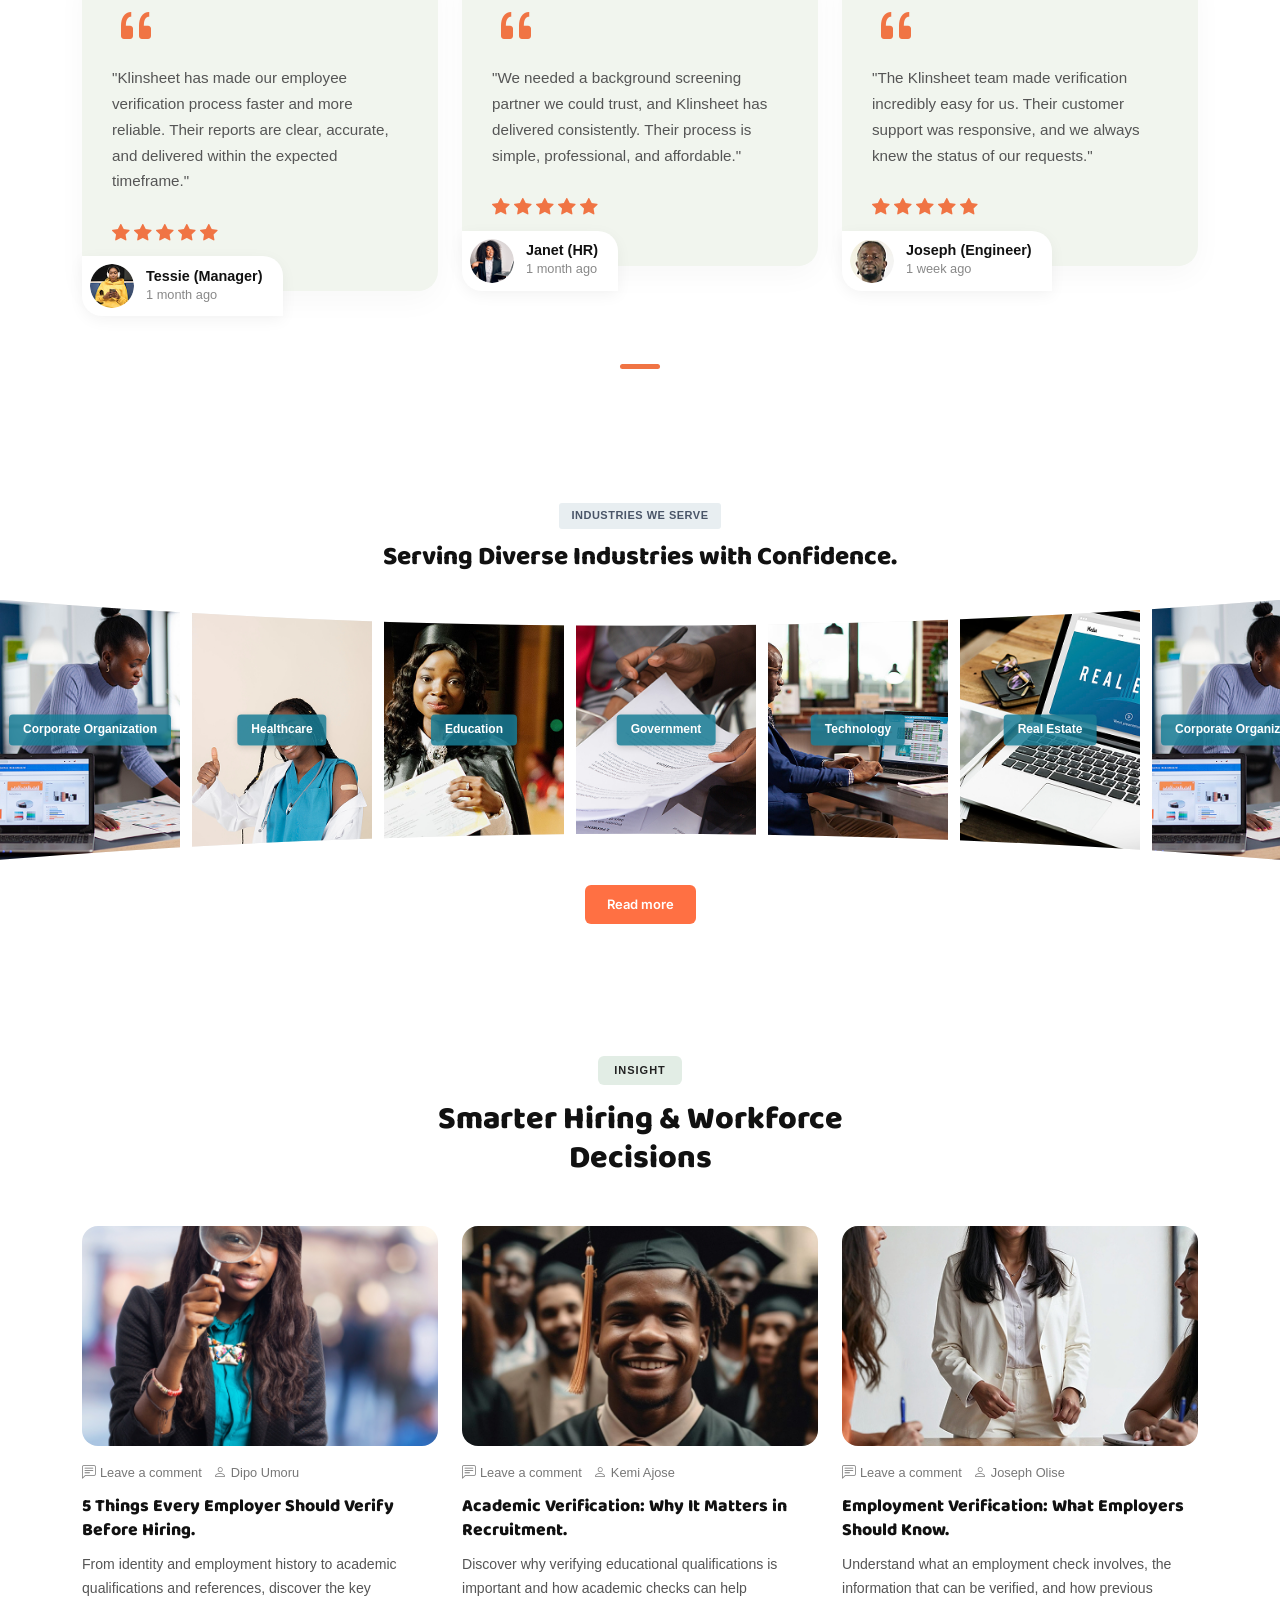
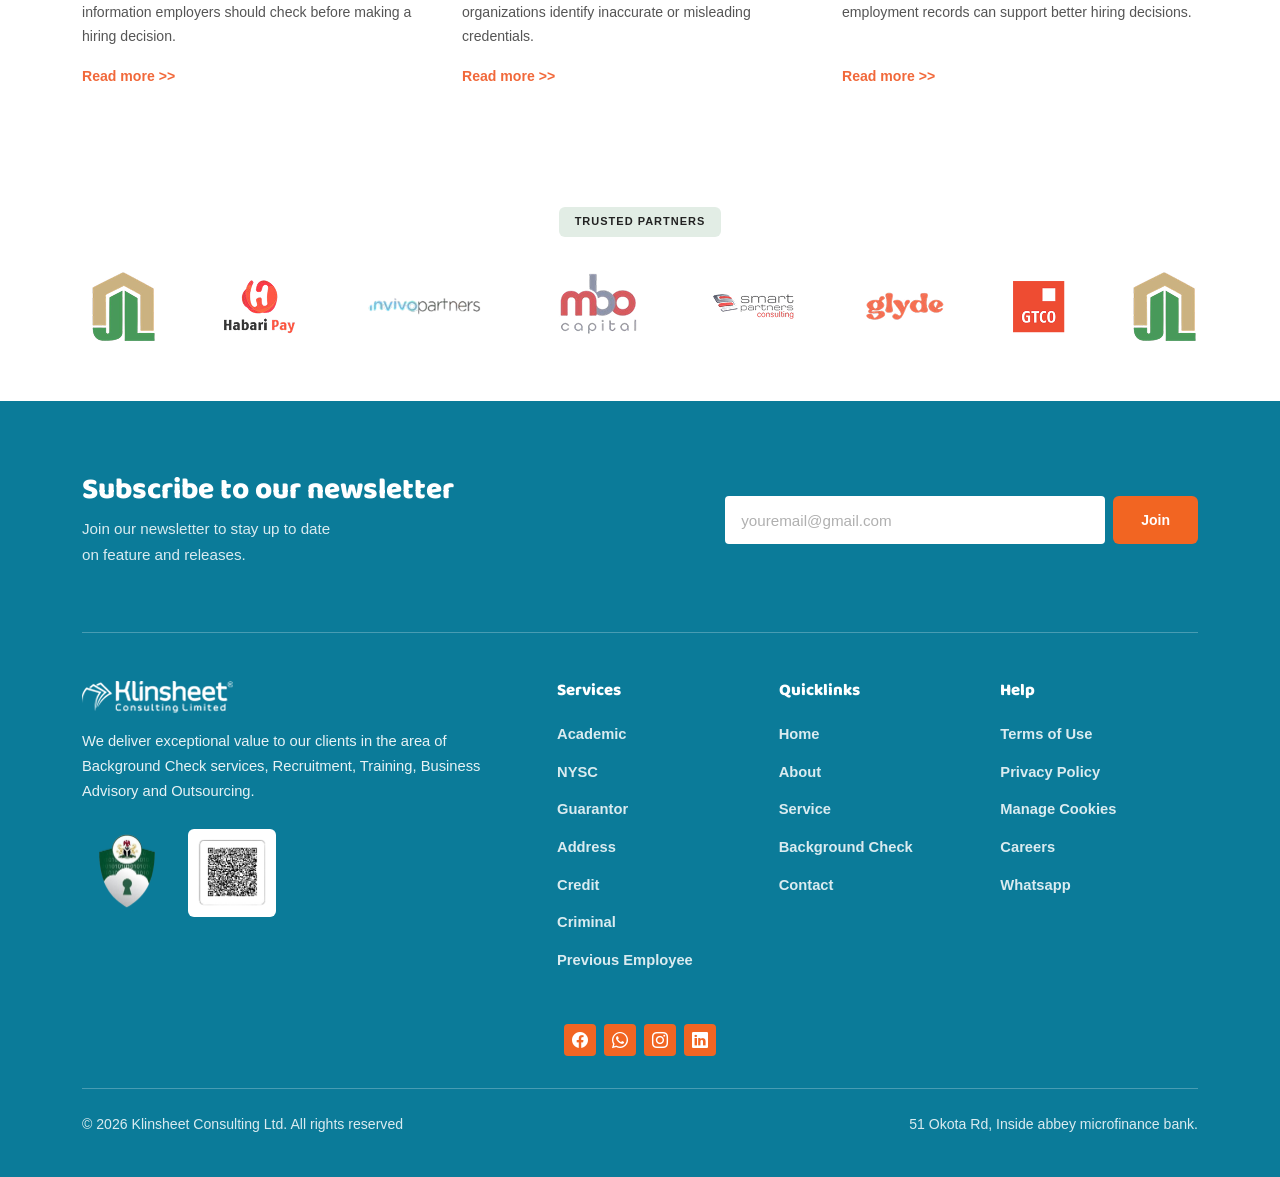
==== commit 028a406f: "blood" ====
--- a/index.html
+++ b/index.html
@@ -235,7 +235,7 @@
       <div class="col-lg-6">
         <div class="how-step">
           <h5>Submit Your Request</h5>
-          <p>Choose the background check service you need and provide the required applicant information and documents through our secure platform.</p>
+          <p>Choose the background check service you need and<br> Provide the required applicant information and documents through our secure platform.</p>
         </div>
         <div class="how-step">
           <h5>We Verify the Information</h5>
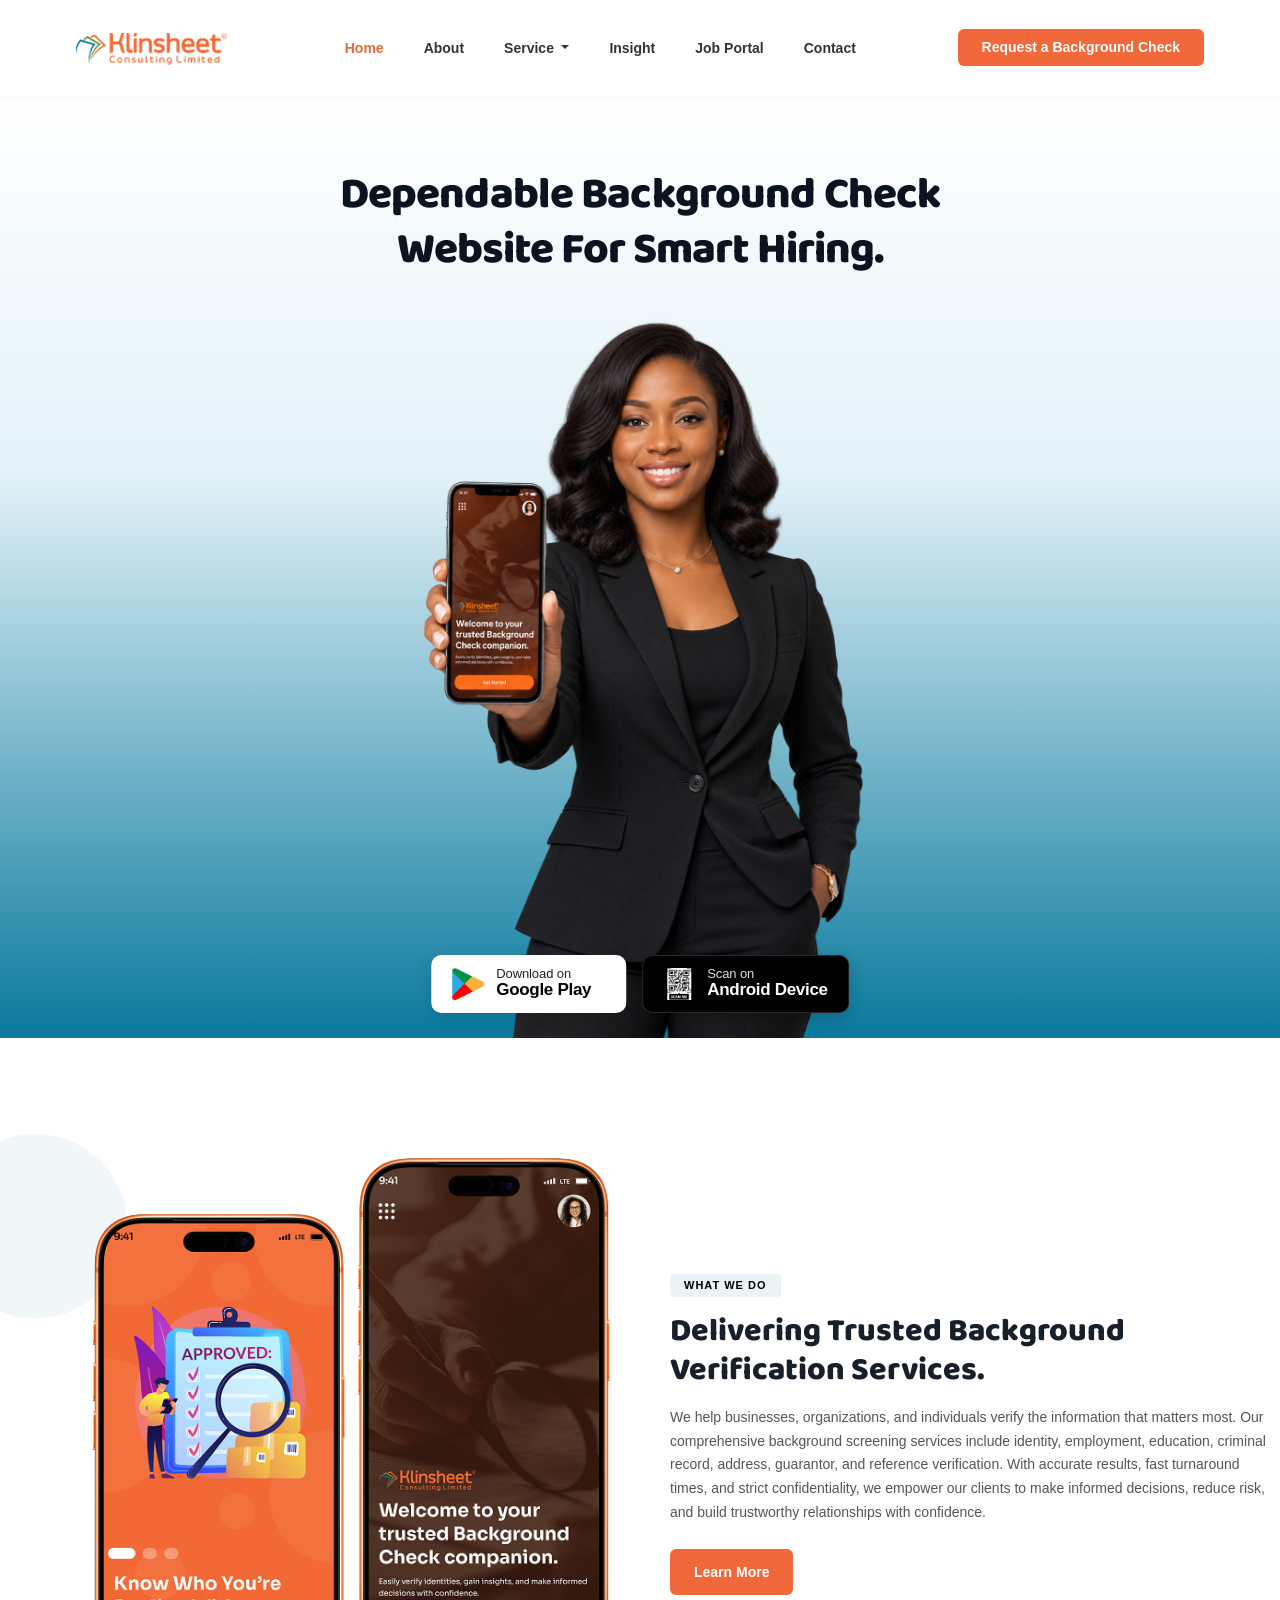
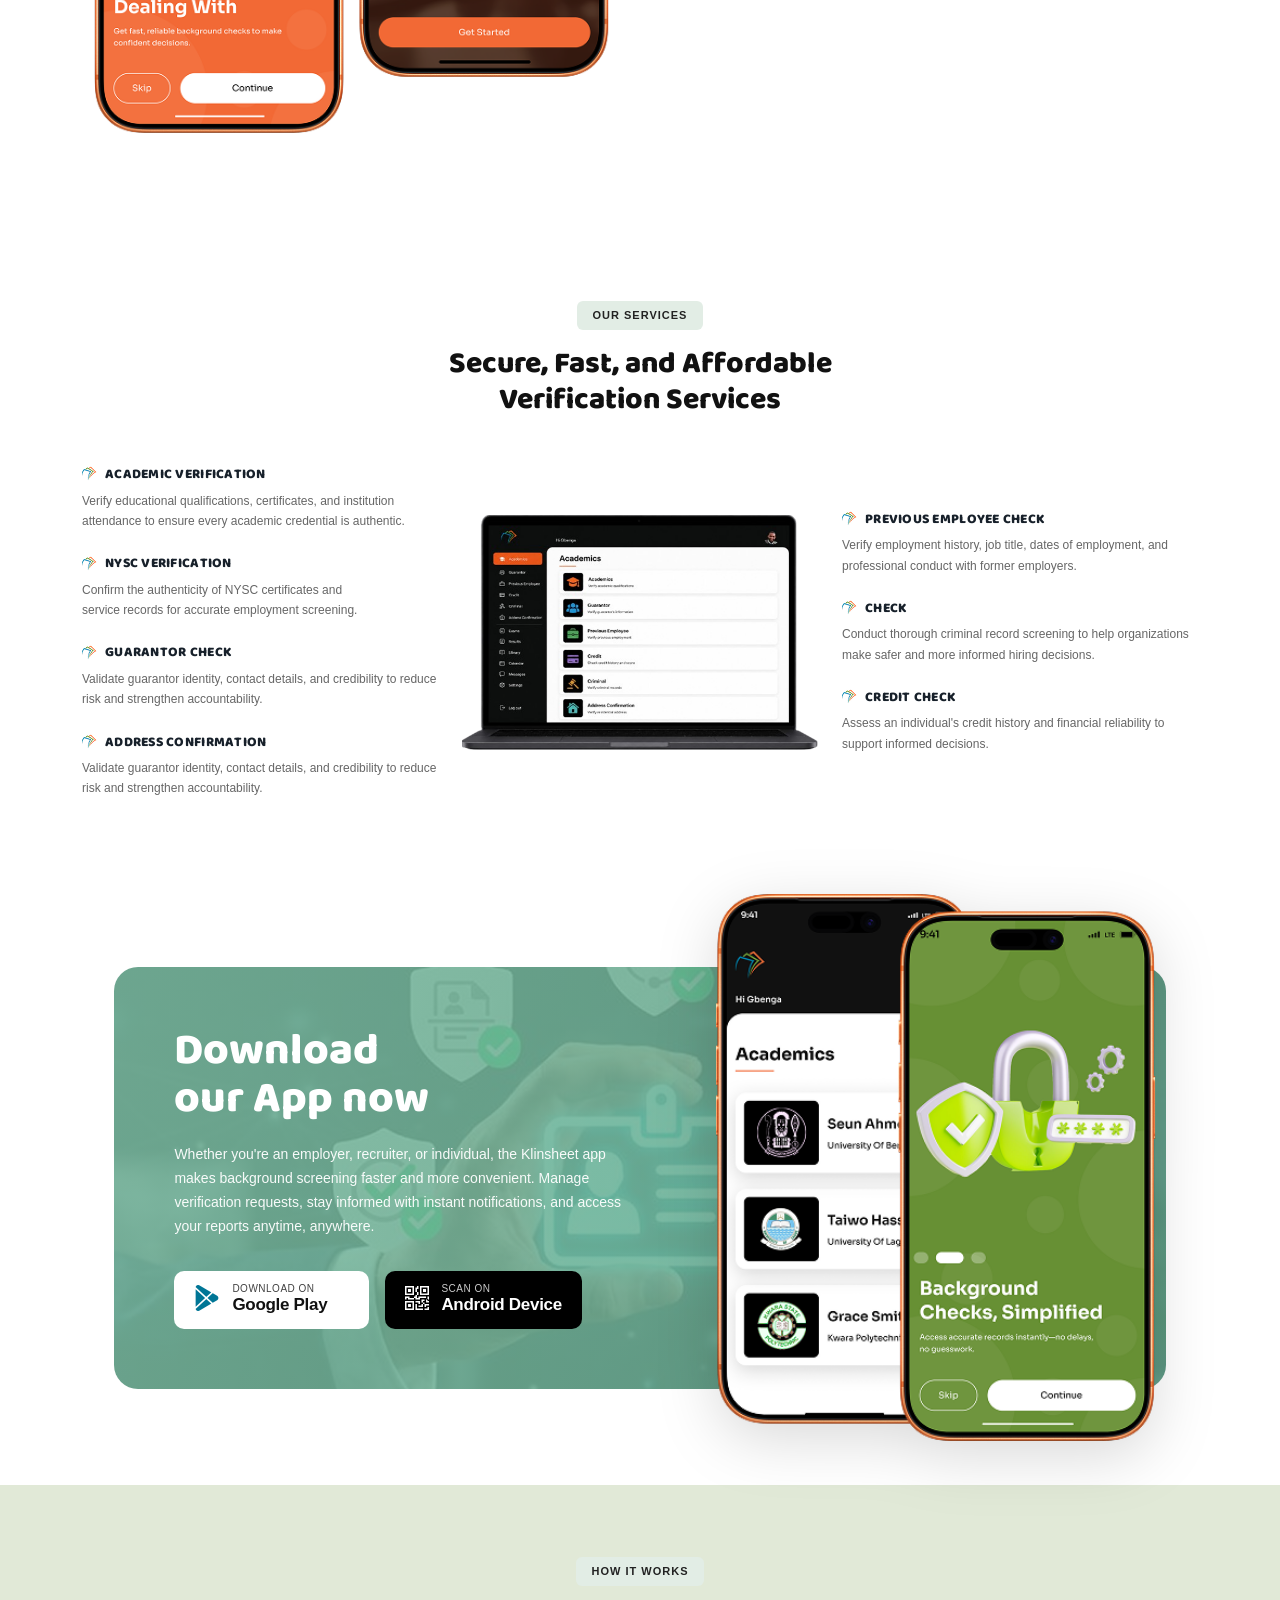
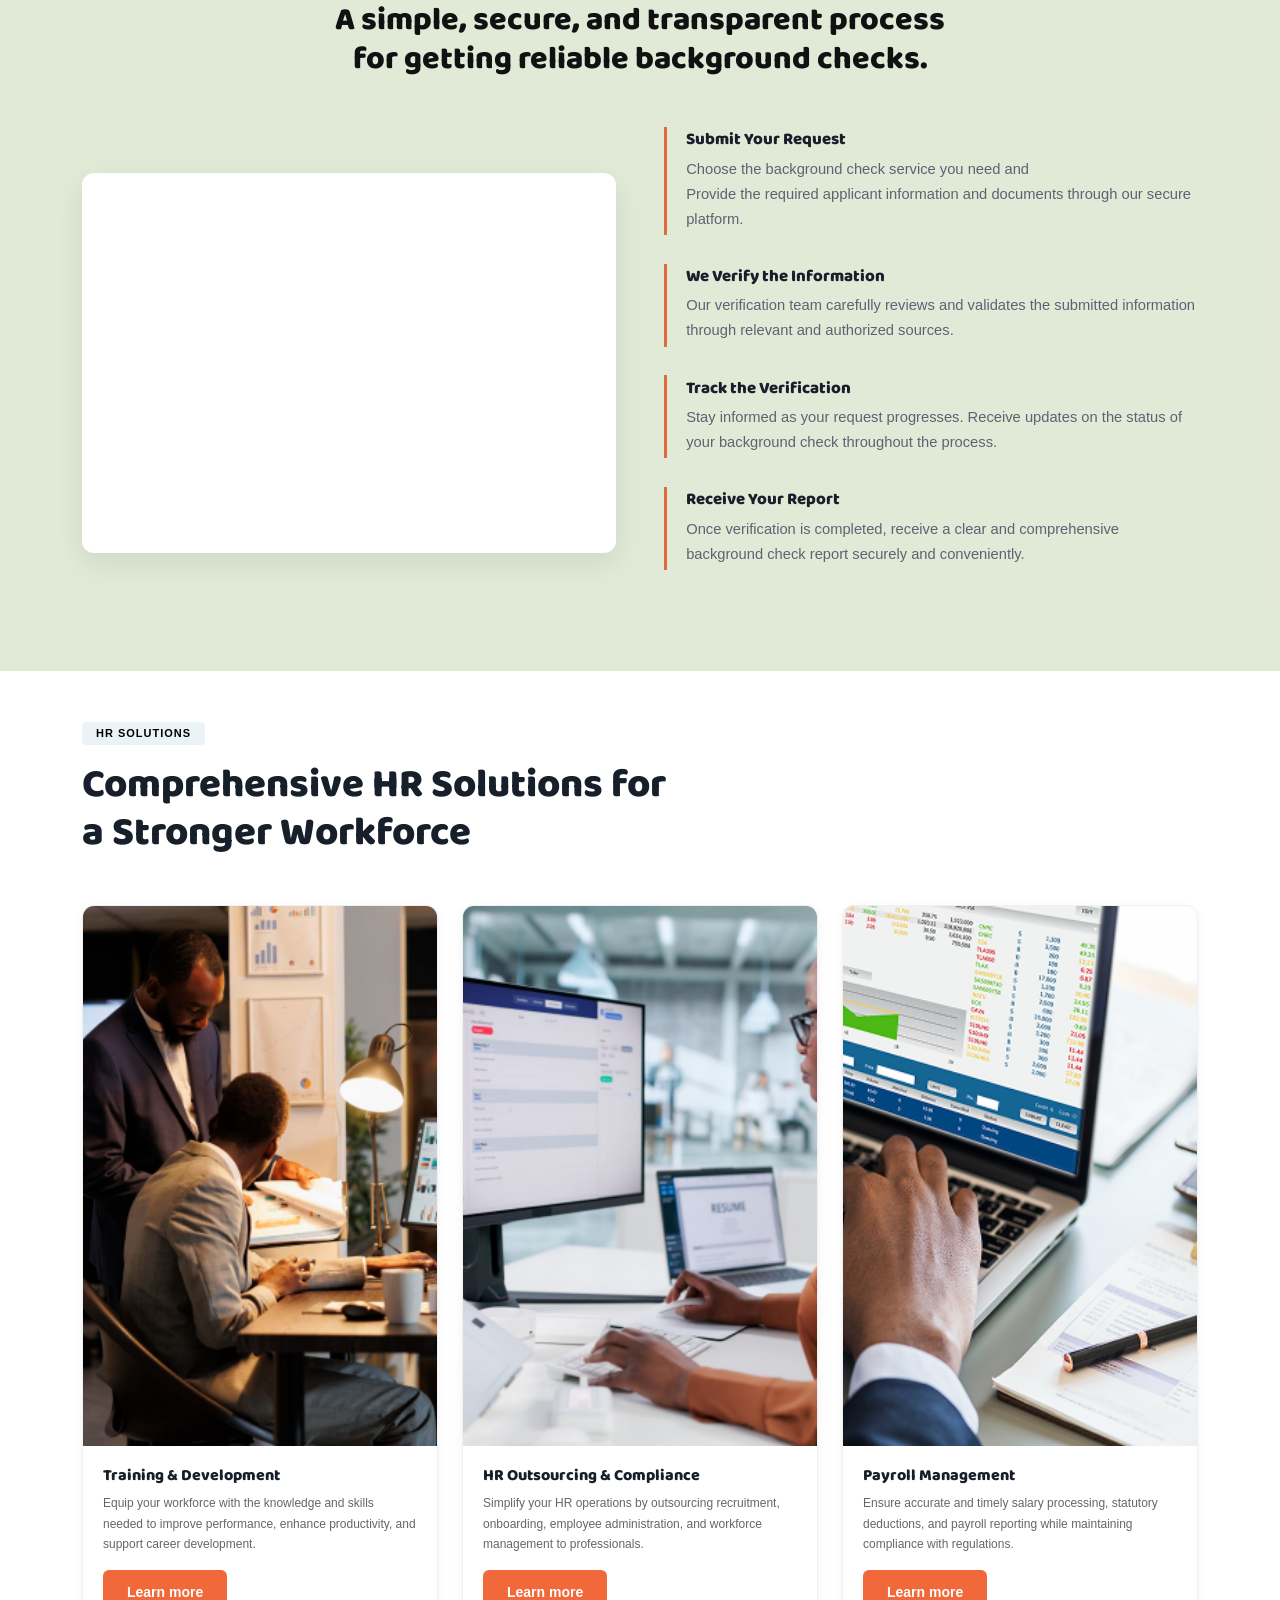
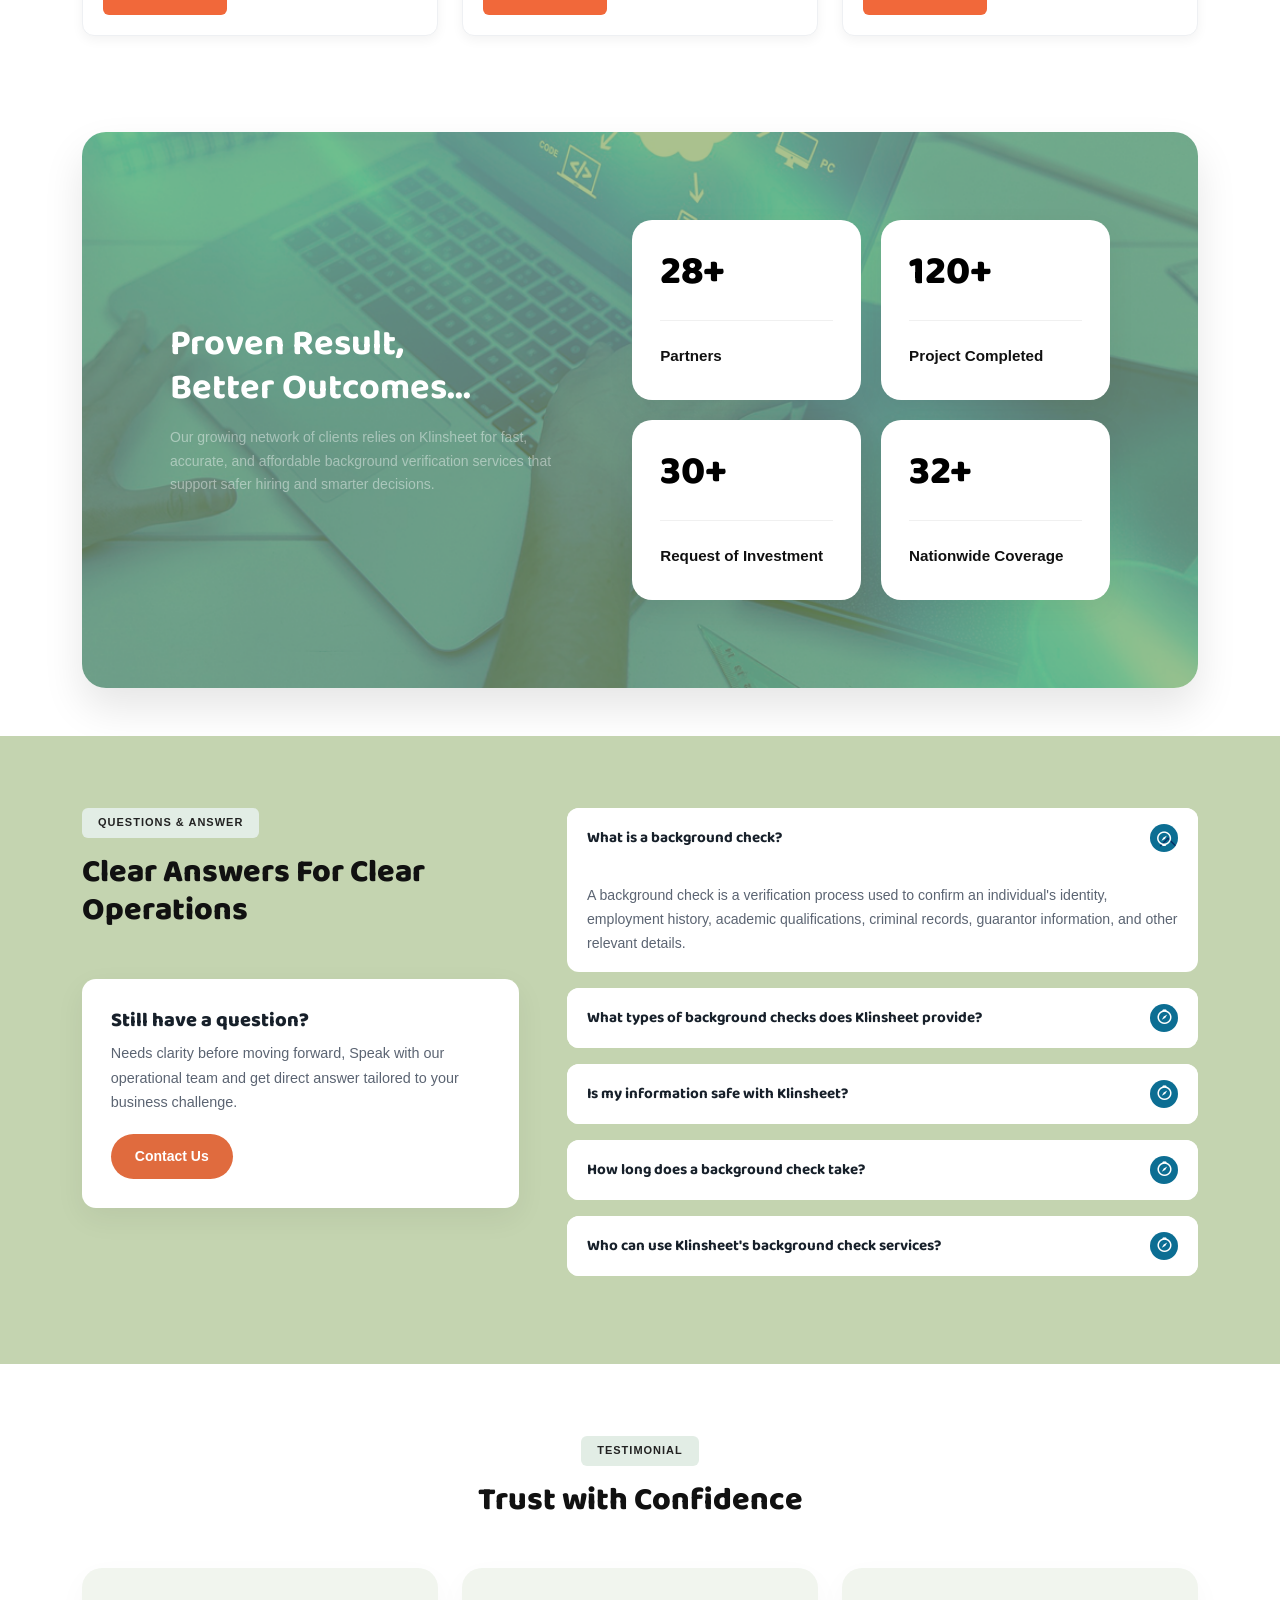
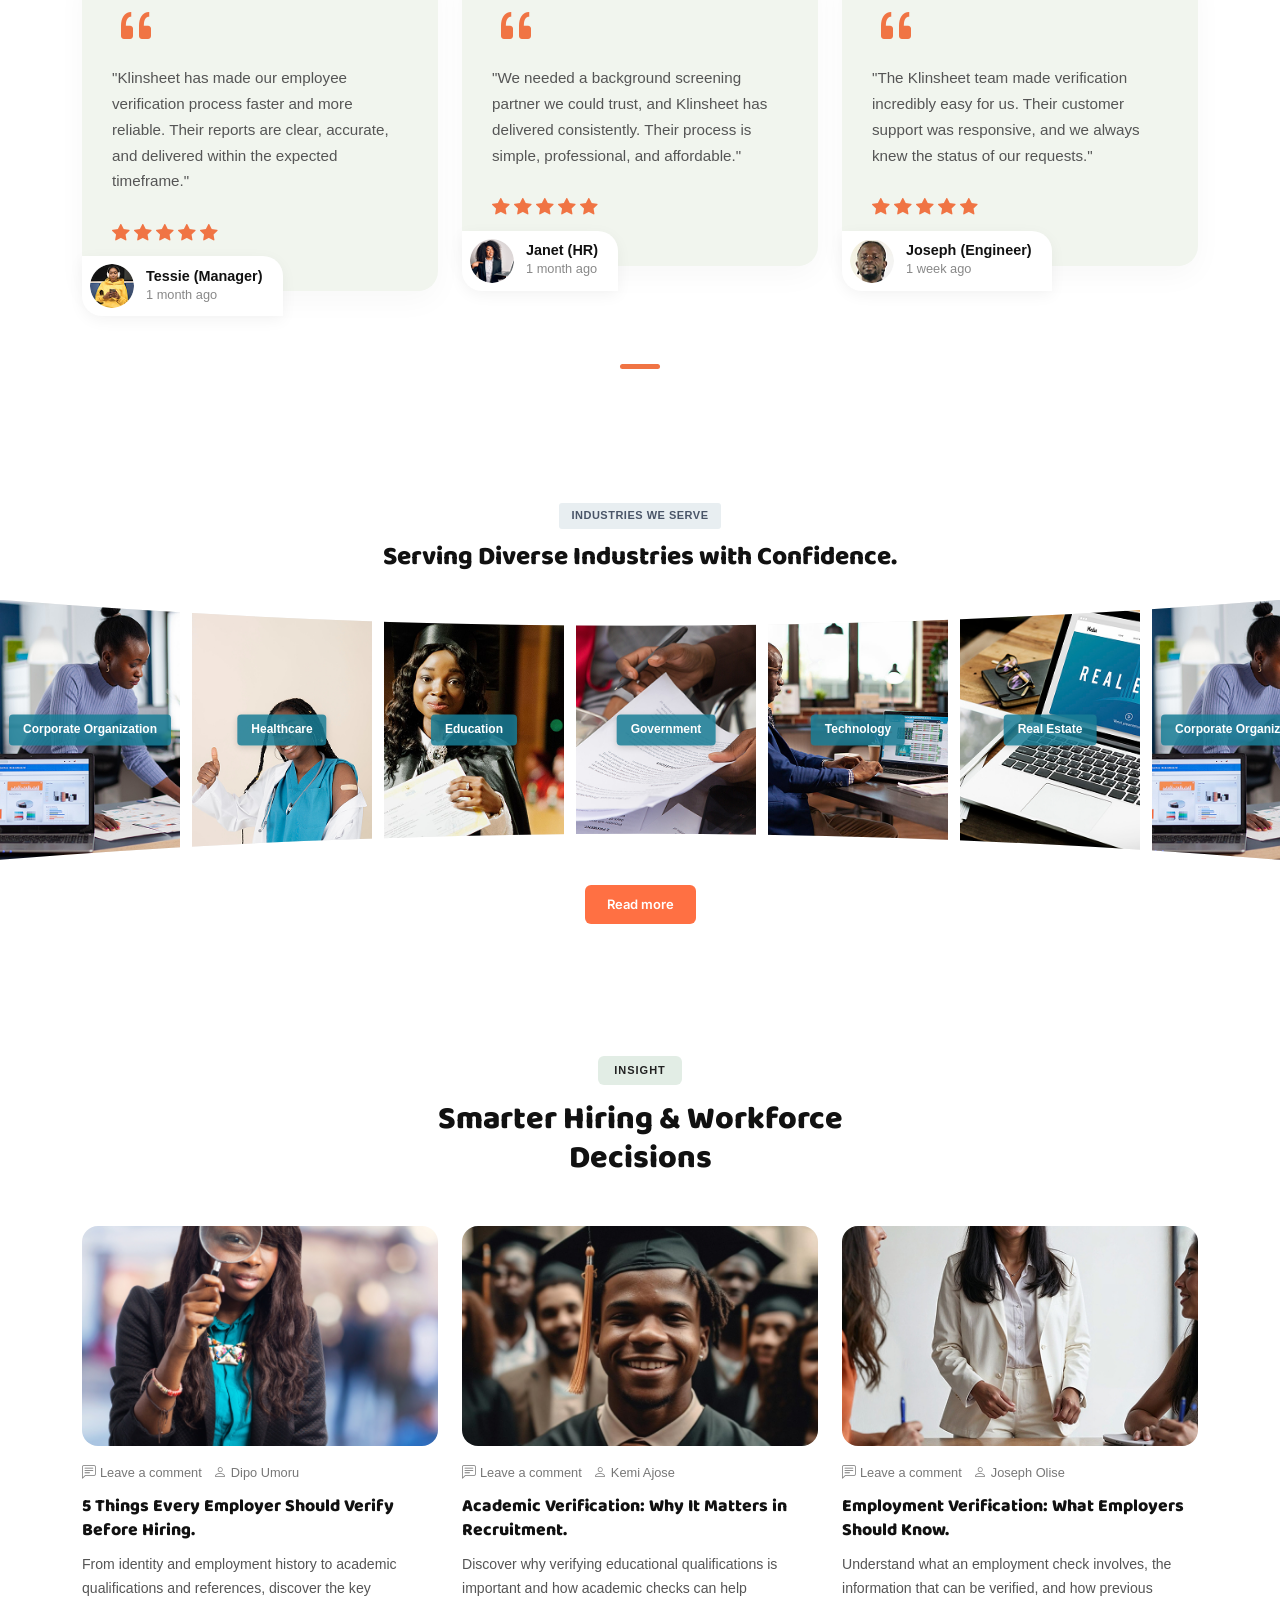
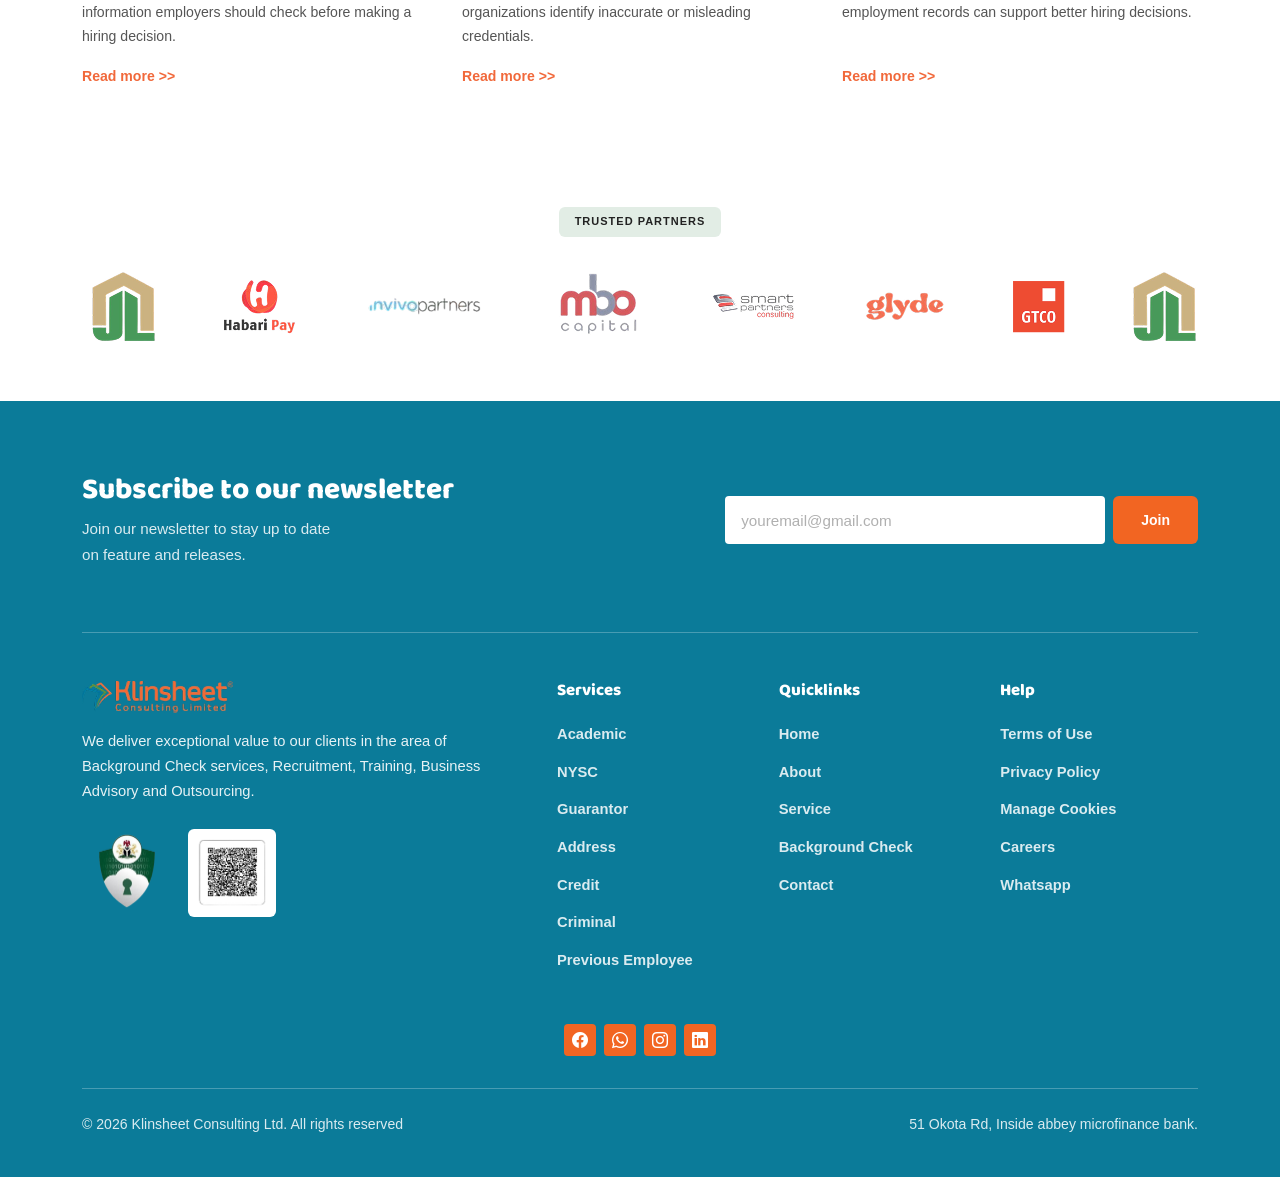
==== commit ec413213: "gold" ====
--- a/index.html
+++ b/index.html
@@ -719,7 +719,7 @@
     <div class="row g-4 pb-4">
       <div class="col-lg-5 pe-lg-5">
         <a class="navbar-brand d-inline-block mb-3" href="#home">
-          <img src="images/klinsheet logo 1.png" alt="Klinsheet Consulting Limited" class="footer-logo">
+          <img src="images/klinsheet logo 1.png" alt="Klinsheet Consulting Limited" class="">
         </a>
         <p class="footer-description">We deliver exceptional value to our clients in the area of Background Check services, Recruitment, Training, Business Advisory and Outsourcing.</p>
         
--- a/hero.css
+++ b/hero.css
@@ -2702,7 +2702,20 @@
   background-color: #d95316;
   color: #ffffff;
 }
-
+/* Base button styles (optional transitions for a smooth effect) */
+.btn-newsletter {
+  background-color: #f26522; /* Your current button background color */
+  color: #ffffff;          /* Text color */
+  transition: background-color 0.3s ease, color 0.3s ease;
+  border: none;
+  cursor: pointer;
+}
+
+/* Green hover state */
+.btn-newsletter:hover {
+  background-color: #28a745; /* Change background to green */
+  color: #ffffff;          /* Keep text readable */
+}
 /* Logo & Content */
 .footer-logo {
   max-height: 45px;
@@ -3470,3 +3483,11 @@
     width: 100%;
   }
 }
+
+/* RESPONSIVE BREAKPOINTS */
+@media (max-width: 767.98px) {
+  .mv-card {
+    flex-direction: column;
+    text-align: center;
+  }
+}
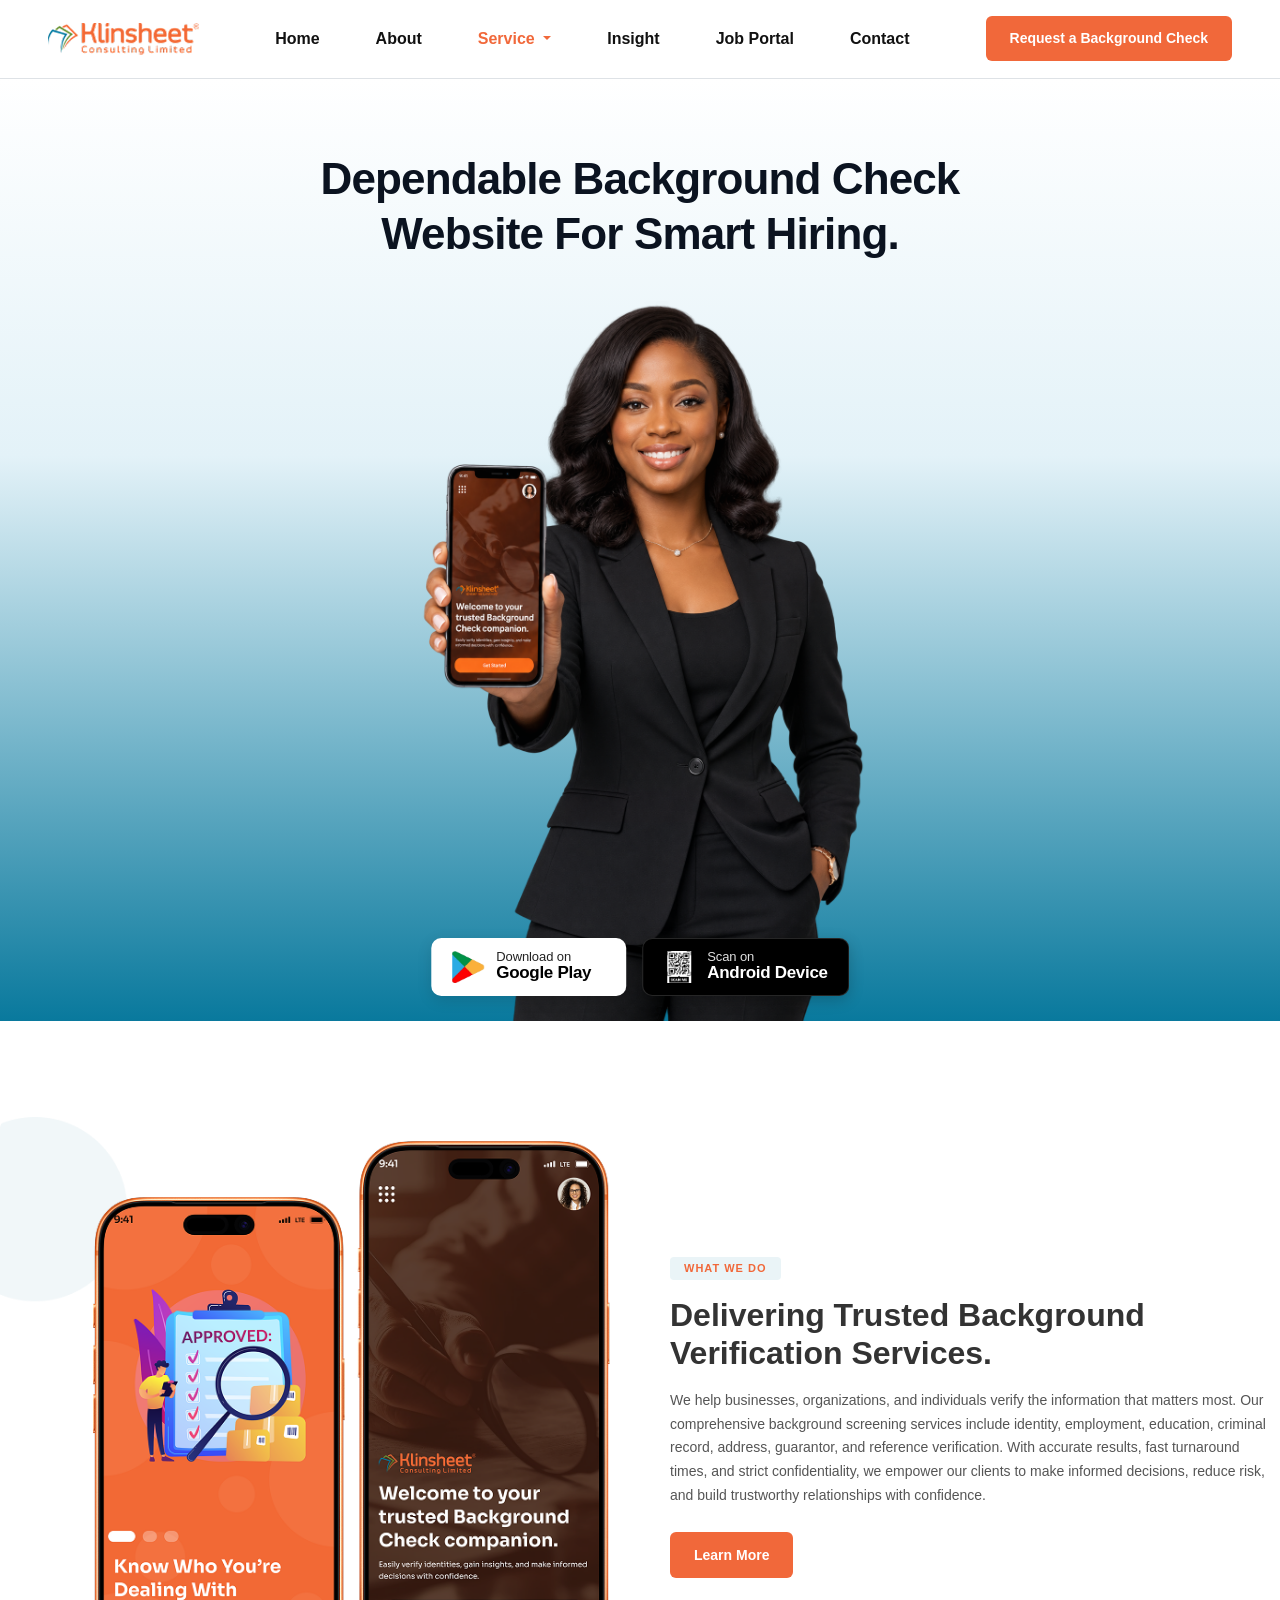
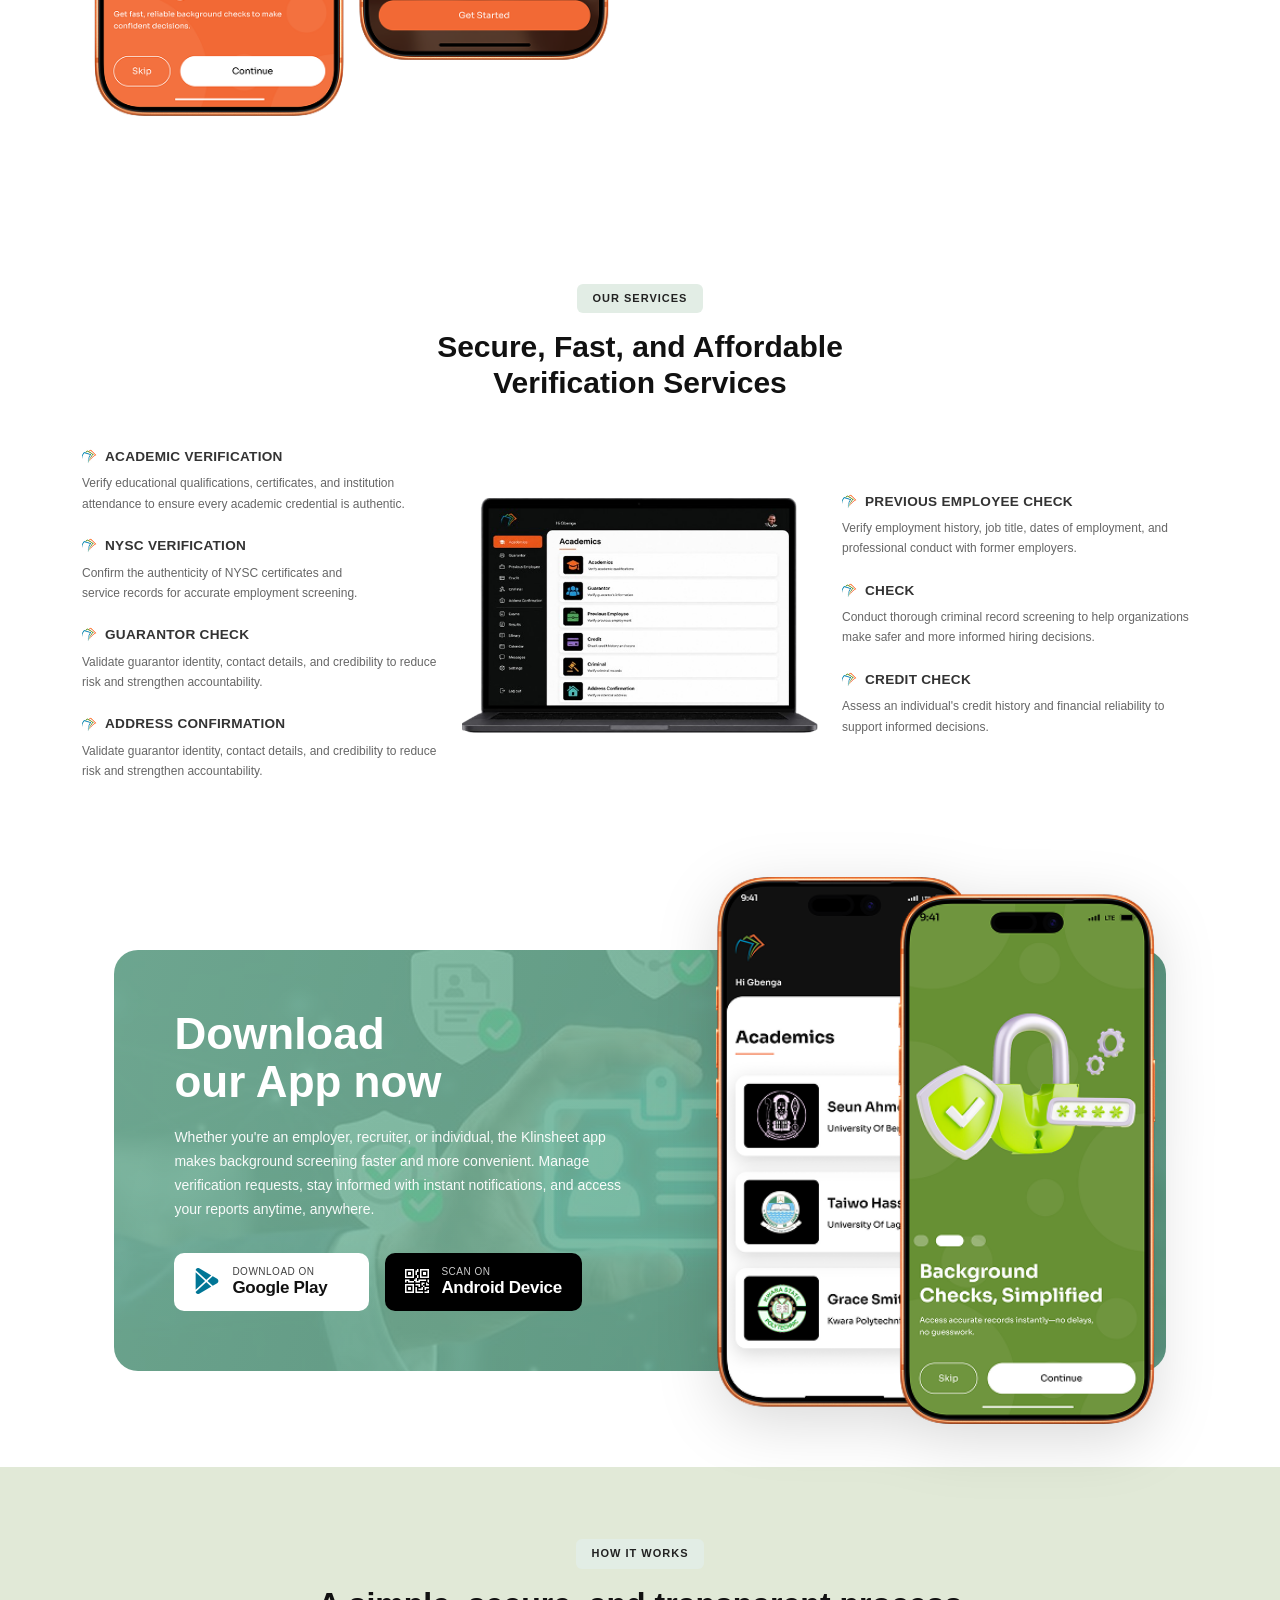
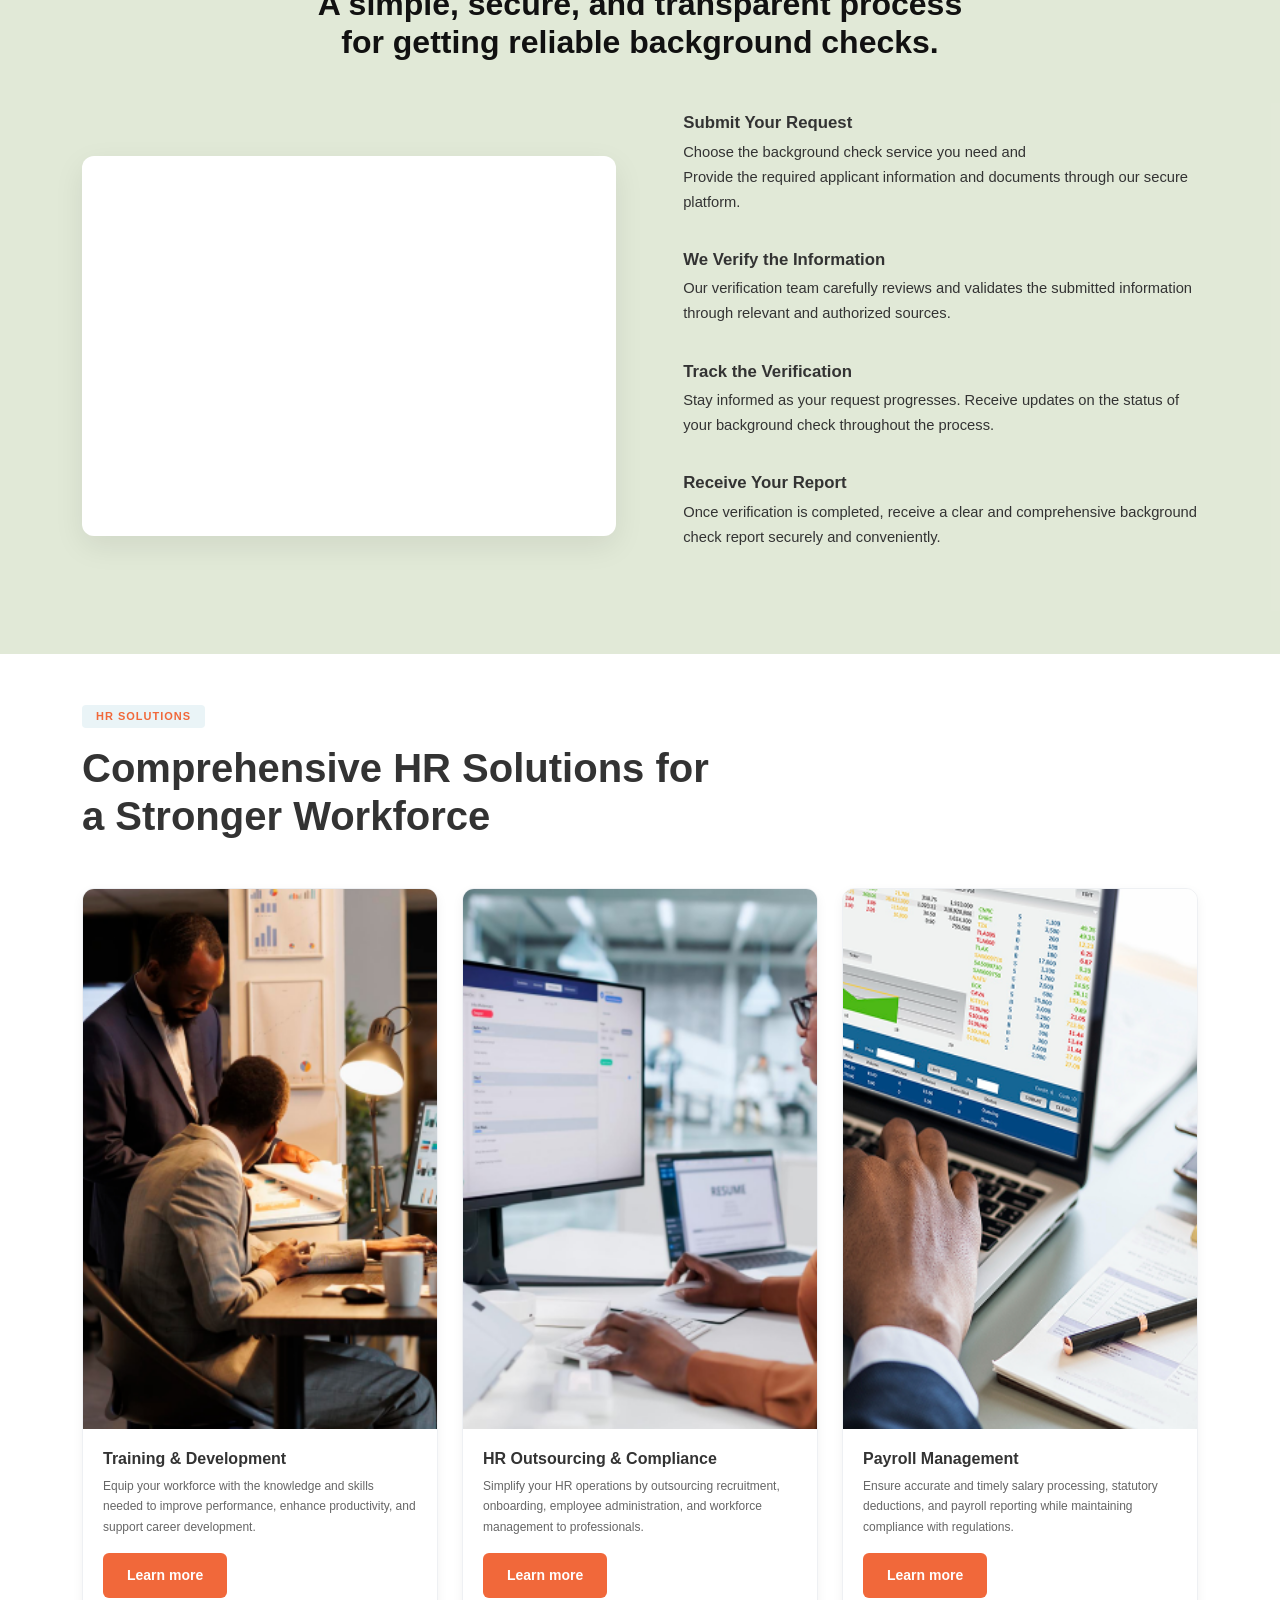
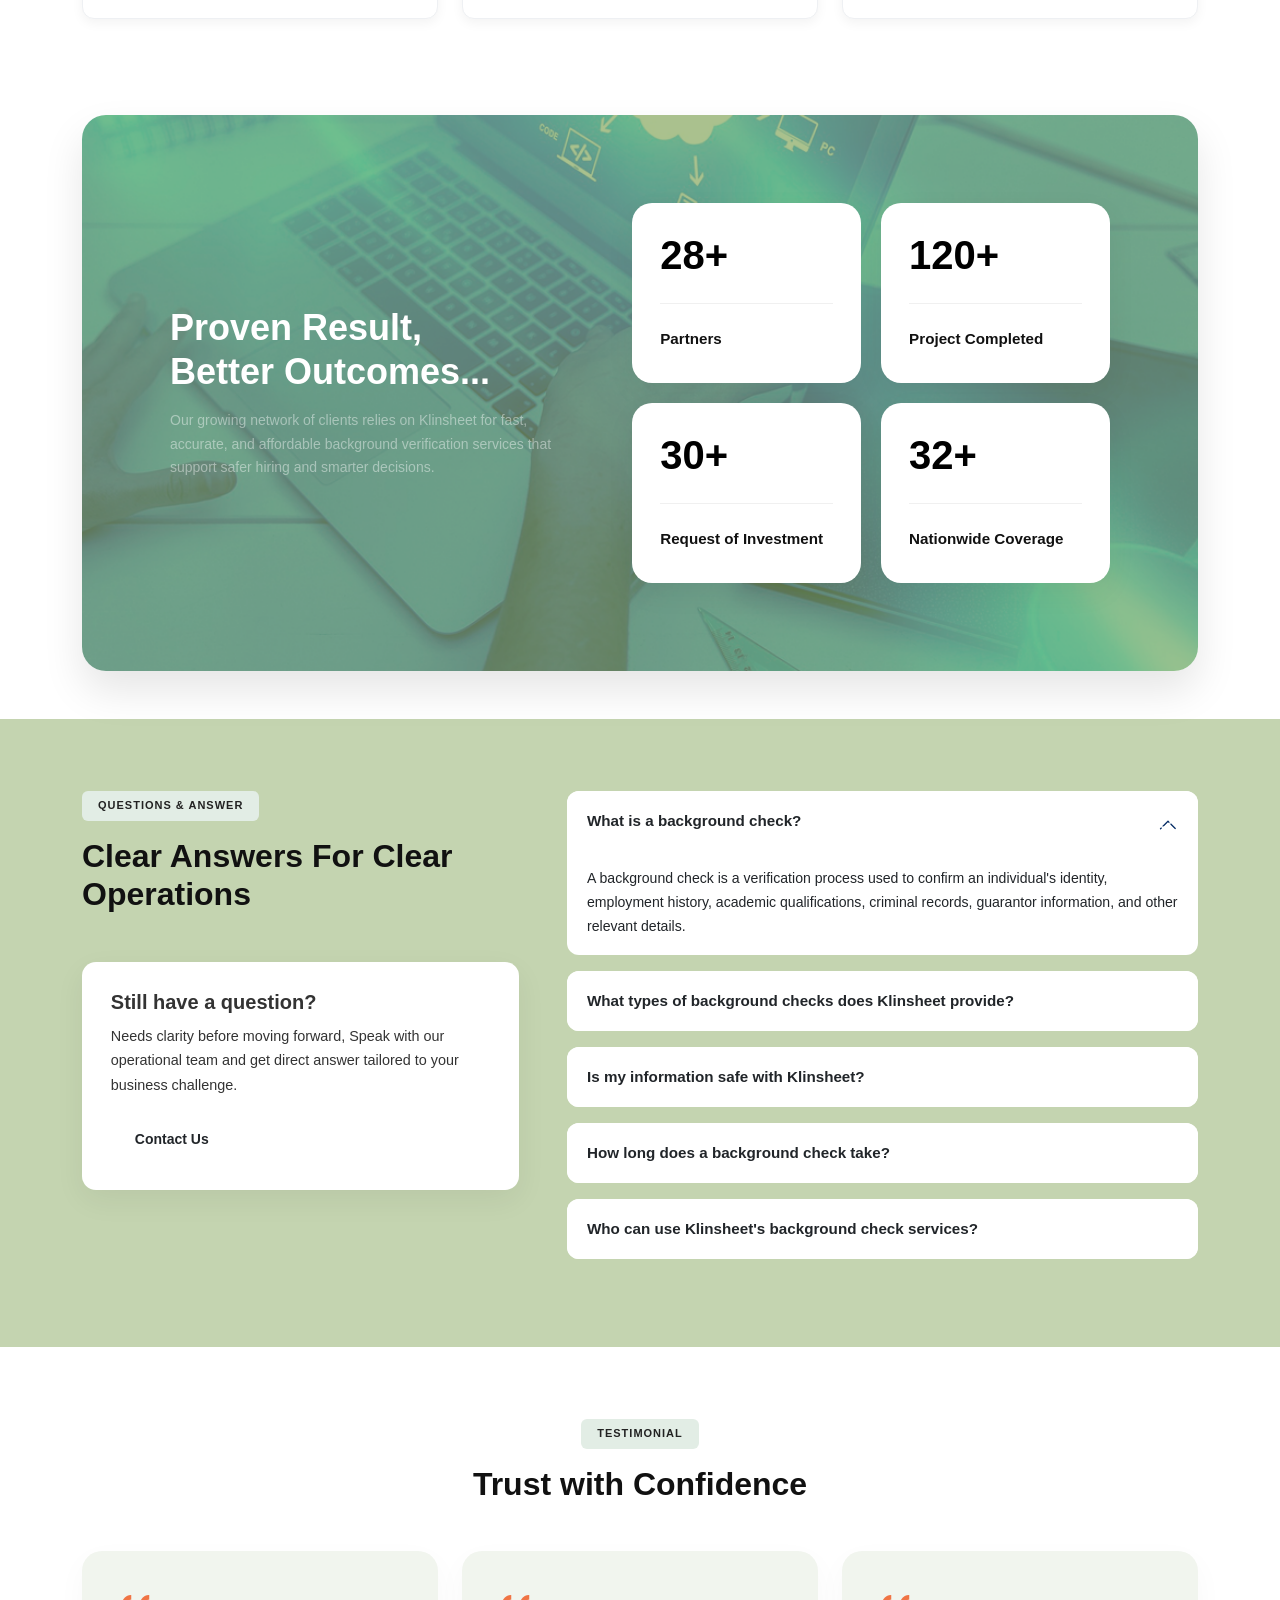
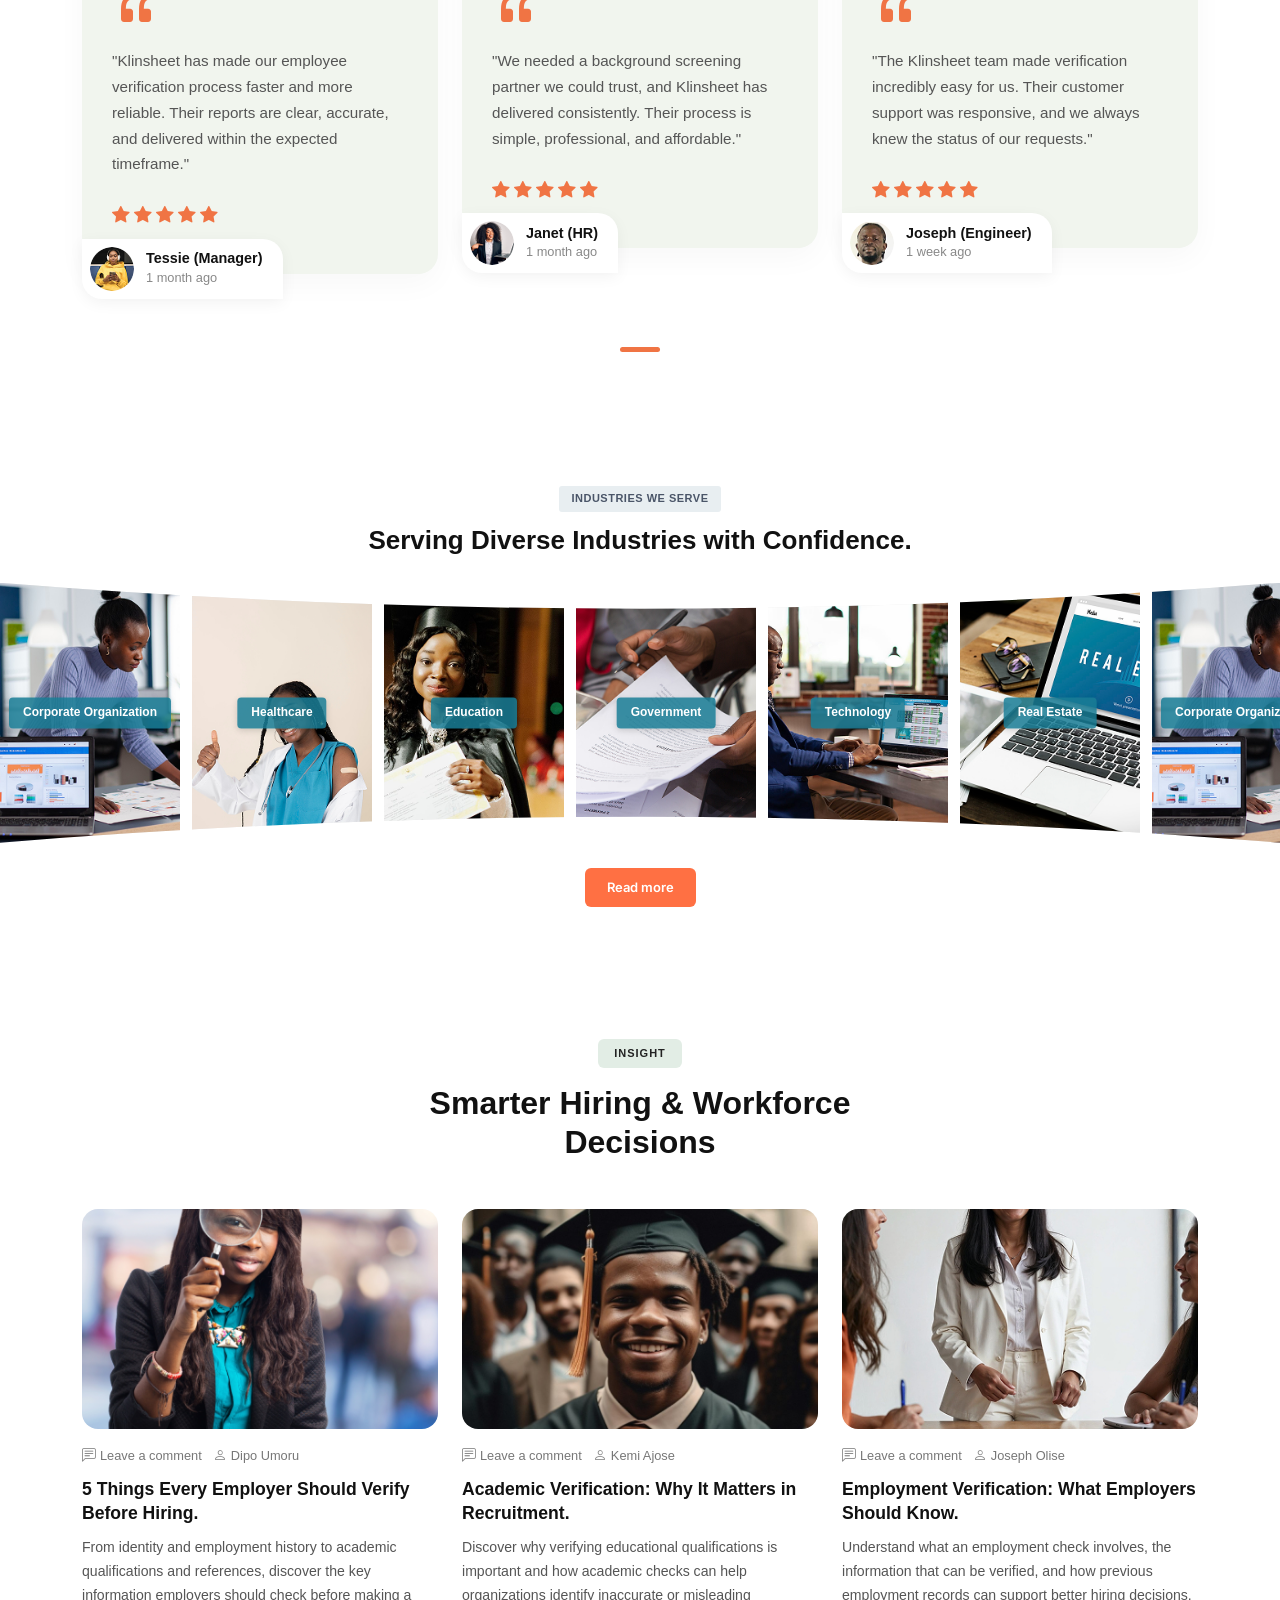
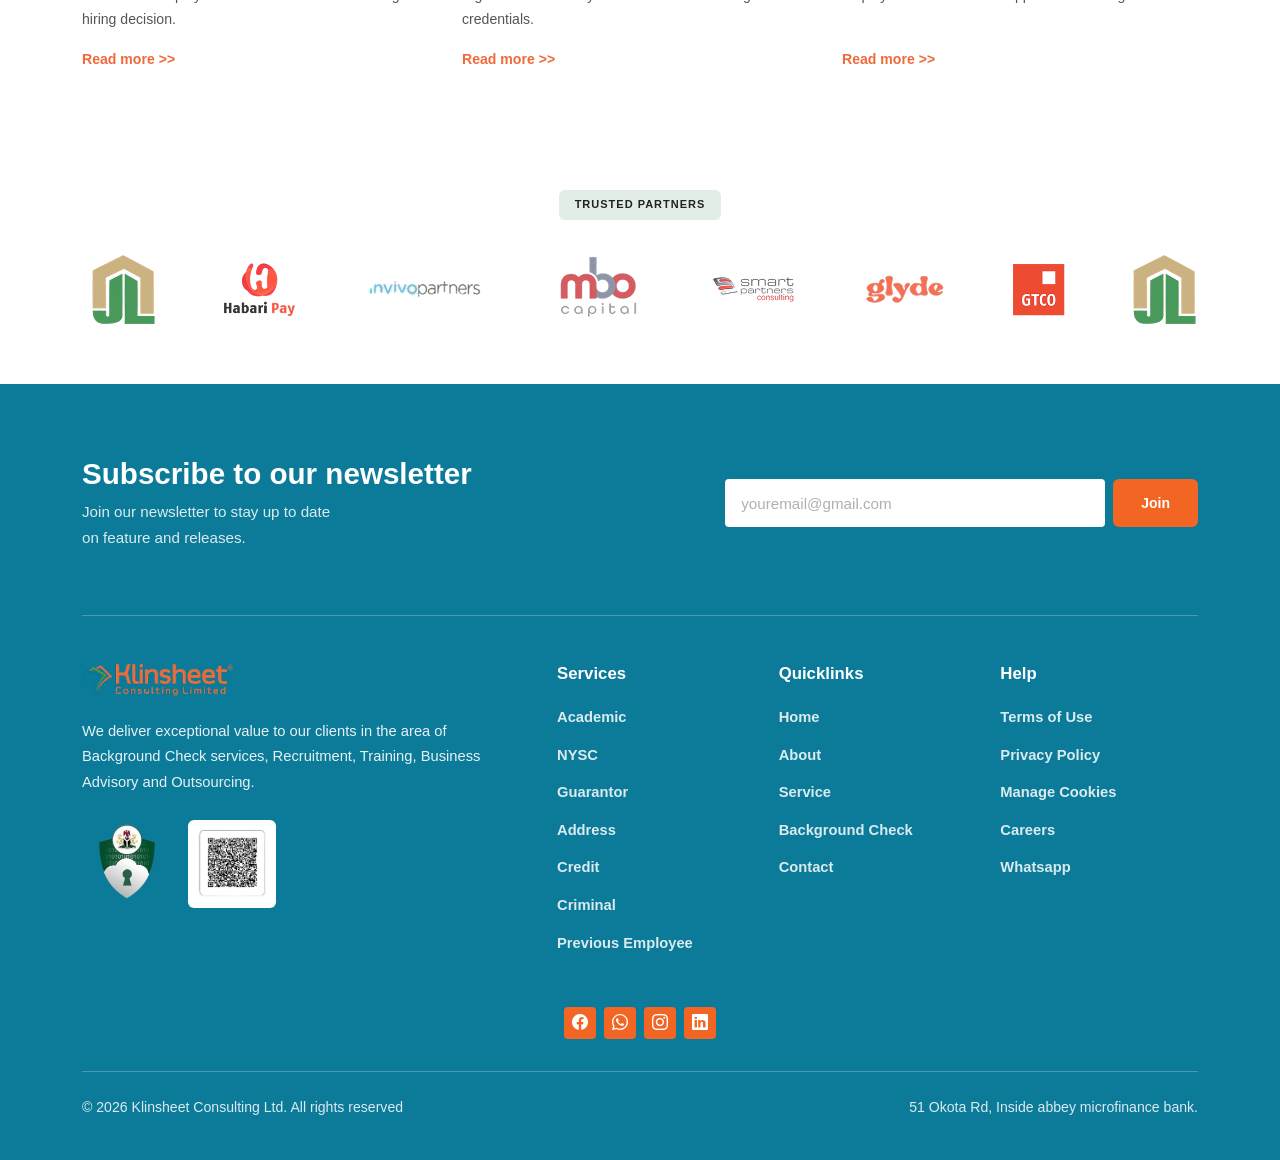
==== commit adbcf671: "boller" ====
--- a/index.html
+++ b/index.html
@@ -19,47 +19,60 @@
 </head>
 <body>
 
-<!-- =========================================================
-     NAVBAR
-========================================================= -->
-<header class="site-header">
-  <nav class="navbar navbar-expand-lg navbar-light bg-white py-3">
-    <div class="container-fluid">
+ <!-- BOOTSTRAP NAVIGATION BAR -->
+  <nav class="navbar navbar-expand-lg navbar-custom border-bottom sticky-top">
+    <div class="container-fluid px-lg-5">
       <a class="navbar-brand" href="index.html">
-        <img src="images/klinsheet logo 1.png" alt="Klinsheet Logo" class="logo-img">
+        <img src="images/klinsheet logo 1.png" alt="Klinsheet Logo">
       </a>
-
-      <button class="navbar-toggler" type="button" data-bs-toggle="collapse" data-bs-target="#mainNav" aria-controls="mainNav" aria-expanded="false" aria-label="Toggle navigation">
+      
+      <!-- Mobile Toggle Button -->
+      <button class="navbar-toggler" type="button" data-bs-toggle="collapse" data-bs-target="#navMenu" aria-controls="navMenu" aria-expanded="false" aria-label="Toggle navigation">
         <span class="navbar-toggler-icon"></span>
       </button>
 
-      <div class="collapse navbar-collapse justify-content-between" id="mainNav">
+      <!-- Nav Links & Dropdown -->
+      <div class="collapse navbar-collapse" id="navMenu">
         <ul class="navbar-nav mx-auto mb-2 mb-lg-0">
-          <li class="nav-item"><a class="nav-link active" href="index.html">Home</a></li>
-          <li class="nav-item"><a class="nav-link" href="About.html">About</a></li>
+          <li class="nav-item">
+            <a class="nav-link nav-link-custom" href="index.html">Home</a>
+          </li>
+          <li class="nav-item">
+            <a class="nav-link nav-link-custom" href="About.html">About</a>
+          </li>
+          
+          <!-- Services Dropdown -->
           <li class="nav-item dropdown">
-  <a class="nav-link nav-link-custom dropdown-toggle " href="#" id="servicesDropdown" role="button" data-bs-toggle="dropdown" aria-expanded="false">
-    Service
-  </a>
-  <ul class="dropdown-menu dropdown-menu-glass" aria-labelledby="servicesDropdown">
-    <li><a class="dropdown-item" href="academic verification.html">Academic Verification</a></li>
-    <li><a class="dropdown-item" href="Previous Employee Check.html">Previous Employee Check</a></li>
-    <li><a class="dropdown-item" href="guarantor check.html">Guarantor/ Reference Check</a></li>
-    <li><a class="dropdown-item" href="nysc verification.html">NYSC Verification</a></li>
-    <li><a class="dropdown-item" href="Address confirmation.html">Address Confirmation</a></li>
-    <li><a class="dropdown-item" href="credit check.html">Credit Check</a></li>
-    <li><a class="dropdown-item" href="criminal ceck.html">Criminal Check</a></li>
-  </ul>
-</li>
-          <li class="nav-item"><a class="nav-link" href="#insight">Insight</a></li>
-          <li class="nav-item"><a class="nav-link" href="#jobs">Job Portal</a></li>
-          <li class="nav-item"><a class="nav-link" href="contact us.html">Contact</a></li>
+            <a class="nav-link nav-link-custom dropdown-toggle active" href="#" id="servicesDropdown" role="button" data-bs-toggle="dropdown" aria-expanded="false">
+              Service
+            </a>
+            <ul class="dropdown-menu dropdown-menu-glass" aria-labelledby="servicesDropdown">
+              <li><a class="dropdown-item" href="academic verification.html">Academic Verification</a></li>
+              <li><a class="dropdown-item active" href="Previous Employee Check.html">Previous Employee Check</a></li>
+              <li><a class="dropdown-item" href="guarantor check.html">Guarantor/ Reference Check</a></li>
+              <li><a class="dropdown-item" href="nysc verification.html">NYSC Verification</a></li>
+              <li><a class="dropdown-item" href="Address confirmation.html">Address Confirmation</a></li>
+              <li><a class="dropdown-item" href="credit check.html">Credit Check</a></li>
+              <li><a class="dropdown-item" href="criminal ceck.html">Criminal Check</a></li>
+            </ul>
+          </li>
+
+          <li class="nav-item">
+            <a class="nav-link nav-link-custom" href="insight.html">Insight</a>
+          </li>
+          <li class="nav-item">
+            <a class="nav-link nav-link-custom" href="job-portal.html">Job Portal</a>
+          </li>
+          <li class="nav-item">
+            <a class="nav-link nav-link-custom" href="contact us.html">Contact</a>
+          </li>
         </ul>
-        <a href="request background check.html" class="btn btn-cta px-4 py-2 fw-bold text-white d-block d-lg-inline-block text-center mt-3 mt-lg-0 btn-orange">Request a Background Check</a>
+
+        <!-- Action Button -->
+        <a href="request background check.html" class="btn btn-orange ms-lg-3 mt-3 mt-lg-0">Request a Background Check</a>
       </div>
     </div>
   </nav>
-</header>
 
 <!-- =========================================================
      HERO SECTION
--- a/hero.css
+++ b/hero.css
@@ -11,121 +11,126 @@
    KLINSHEET CONSULTING LIMITED — LANDING PAGE STYLES
    ============================================================= */
 
-:root {
-  --klin-orange: #E06B3E;
-  --klin-orange-dark: #C85A2E;
-  --klin-navy-text: #17202A;
-  --klin-body-text: #5B6472;
-  --klin-teal: #0C6E93;
-  --klin-teal-dark: #0A5A7A;
-  --klin-sage: #DCE4D3;
-  --klin-sage-dark: #C4D0B7;
-  --klin-green-1: #6FA07E;
-  --klin-green-2: #4C7D63;
-  --klin-bg-light: #F7F8FB;
-
-  --font-display: 'Baloo 2', 'Inter', sans-serif;
-  --font-body: 'Inter', sans-serif;
-}
-
-*, *::before, *::after {
-  box-sizing: border-box;
-}
-
-html {
-  scroll-behavior: smooth;
-}
-
-body {
-  font-family: var(--font-body);
-  color: var(--klin-body-text);
-  overflow-x: hidden;
-  max-width: 100vw;
-}
-
-img {
-  max-width: 100%;
-  height: auto;
-}
-
-h1, h2, h3, h4, h5, h6 {
-  font-family: var(--font-display);
-  color: var(--klin-navy-text);
-}
-
-a {
-  text-decoration: none;
-}
-
-section {
-  position: relative;
-}
-
-.py-lg-6 {
-  padding-top: 5rem;
-  padding-bottom: 5rem;
-}
-
-/* =============================================================
-   BUTTONS
-   ============================================================= */
-.btn-brand-orange {
-  background-color: var(--klin-orange);
-  border: 1px solid var(--klin-orange);
-  color: #fff;
-  font-weight: 600;
-  border-radius: 1px;
-  transition: background-color .2s ease-in-out, transform .2s ease-in-out;
-}
-
-.btn-brand-orange:hover,
-.btn-brand-orange:focus {
-  background-color: var(--klin-orange-dark);
-  border-color: var(--klin-orange-dark);
-  color: #fff;
-}
-/* =============================================================
-   NAVBAR
-   ============================================================= */
-.site-header {
-  position: sticky;
-  top: 0;
-  z-index: 1000;
-  box-shadow: 0 2px 10px rgba(0, 0, 0, 0.04);
-  background: #ffffff;
-}
-
-.logo-img {
-  max-height: 38px;
-  width: auto;
-}
-
-.navbar-nav .nav-link {
-  font-weight: 500;
-  color: #333333;
-  padding: 0.5rem 0.5rem;
-  transition: color 0.2s ease;
-}
-
-.navbar-nav .nav-link.active,
-.navbar-nav .nav-link:hover {
-  color: var(--klin-orange);
-}
-.img1{
-  width: 80px;
-}
-.btn-cta {
-  background-color: #E06B3E;
-  border: none;
-  font-size: 0.9rem;
-  transition: ease-in-out 0.5s;
-}
-
-.btn-cta:hover {
-  background-color: #28a745 !important;
-  color: #ffffff;
-  transform: translateY(-1px);
-}
+ /* Bootstrap Navbar Customization */
+    .navbar-custom {
+      background-color: #ffffff;
+      padding: 16px 0;
+    }
+
+    .navbar-brand img {
+      max-height: 48px;
+      width: auto;
+      display: block;
+    }
+
+    .nav-link-custom {
+      color: #111111 !important;
+      font-size: 16px;
+      font-weight: 700;
+      padding: 10px 16px !important;
+      transition: color 0.2s ease;
+    }
+
+    .nav-link-custom:hover,
+    .nav-link-custom.active {
+      color: var(--orange-btn) !important;
+    }
+
+    /* Glassmorphism Dropdown Menu Container */
+    .dropdown-menu-glass {
+      background: 
+        linear-gradient(rgba(0, 118, 150, 0.9), rgba(0, 118, 150, 0.92)), 
+        url('images/blog pics.png') center/cover no-repeat !important;
+      backdrop-filter: blur(8px);
+      -webkit-backdrop-filter: blur(8px);
+      border: 1px solid rgba(255, 255, 255, 0.25) !important;
+      border-radius: 20px !important;
+      padding: 20px 18px !important;
+      width: max-content !important;
+      max-width: 90vw;
+      min-width: 280px;
+      box-shadow: 0 15px 35px rgba(0, 0, 0, 0.3);
+      text-align: center;
+      overflow: hidden;
+    }
+
+    .dropdown-menu-glass .dropdown-item {
+      color: #ffffff !important;
+      font-size: 16px;
+      font-weight: 700;
+      padding: 10px 18px;
+      border-radius: 8px;
+      transition: all 0.2s ease-in-out;
+      background: transparent !important;
+      white-space: normal !important;
+      display: block;
+    }
+
+    .dropdown-menu-glass .dropdown-item:hover,
+    .dropdown-menu-glass .dropdown-item.active {
+      color: #ffffff !important;
+      background-color: rgba(255, 255, 255, 0.22) !important;
+    }
+
+    @media (min-width: 992px) {
+      .dropdown-menu-glass .dropdown-item {
+        white-space: nowrap !important;
+      }
+      .nav-item.dropdown:hover .dropdown-menu-glass {
+        display: block;
+        margin-top: 0;
+      }
+    }
+
+    @media (max-width: 991px) {
+      .dropdown-menu-glass {
+        width: 100% !important;
+        margin-top: 8px;
+        text-align: left;
+      }
+    }
+
+    /* Components */
+    .badge {
+      display: inline-block;
+      padding: 8px 16px;
+      font-size: 13px;
+      font-weight: 800;
+      letter-spacing: 1px;
+      text-transform: uppercase;
+      border-radius: 6px;
+      margin-bottom: 18px;
+    }
+
+    .badge-white {
+      background-color: var(--light-badge-bg);
+      color: #ffffff;
+    }
+
+    .badge-orange {
+      background-color: var(--badge-orange-bg);
+      color: var(--badge-orange-text);
+    }
+
+    .btn-orange {
+      background-color: var(--orange-btn);
+      color: #ffffff;
+      padding: 14px 28px;
+      border-radius: 8px;
+      font-weight: 700;
+      font-size: 16px;
+      cursor: pointer;
+      border: none;
+      transition: background 0.2s ease, transform 0.2s ease;
+      text-decoration: none;
+      display: inline-block;
+    }
+
+    .btn-orange:hover {
+      background-color: green;
+      color: #ffffff;
+      transform: translateY(-2px);
+    }
 
 /* =============================================================
    HERO SECTION
@@ -1598,7 +1603,7 @@
     /* Components */
     .badge-orange{
       background-color: #D6E9EF80;
-      color: black;
+      color: #f1683a;
     }
     .badge {
       display: inline-block;
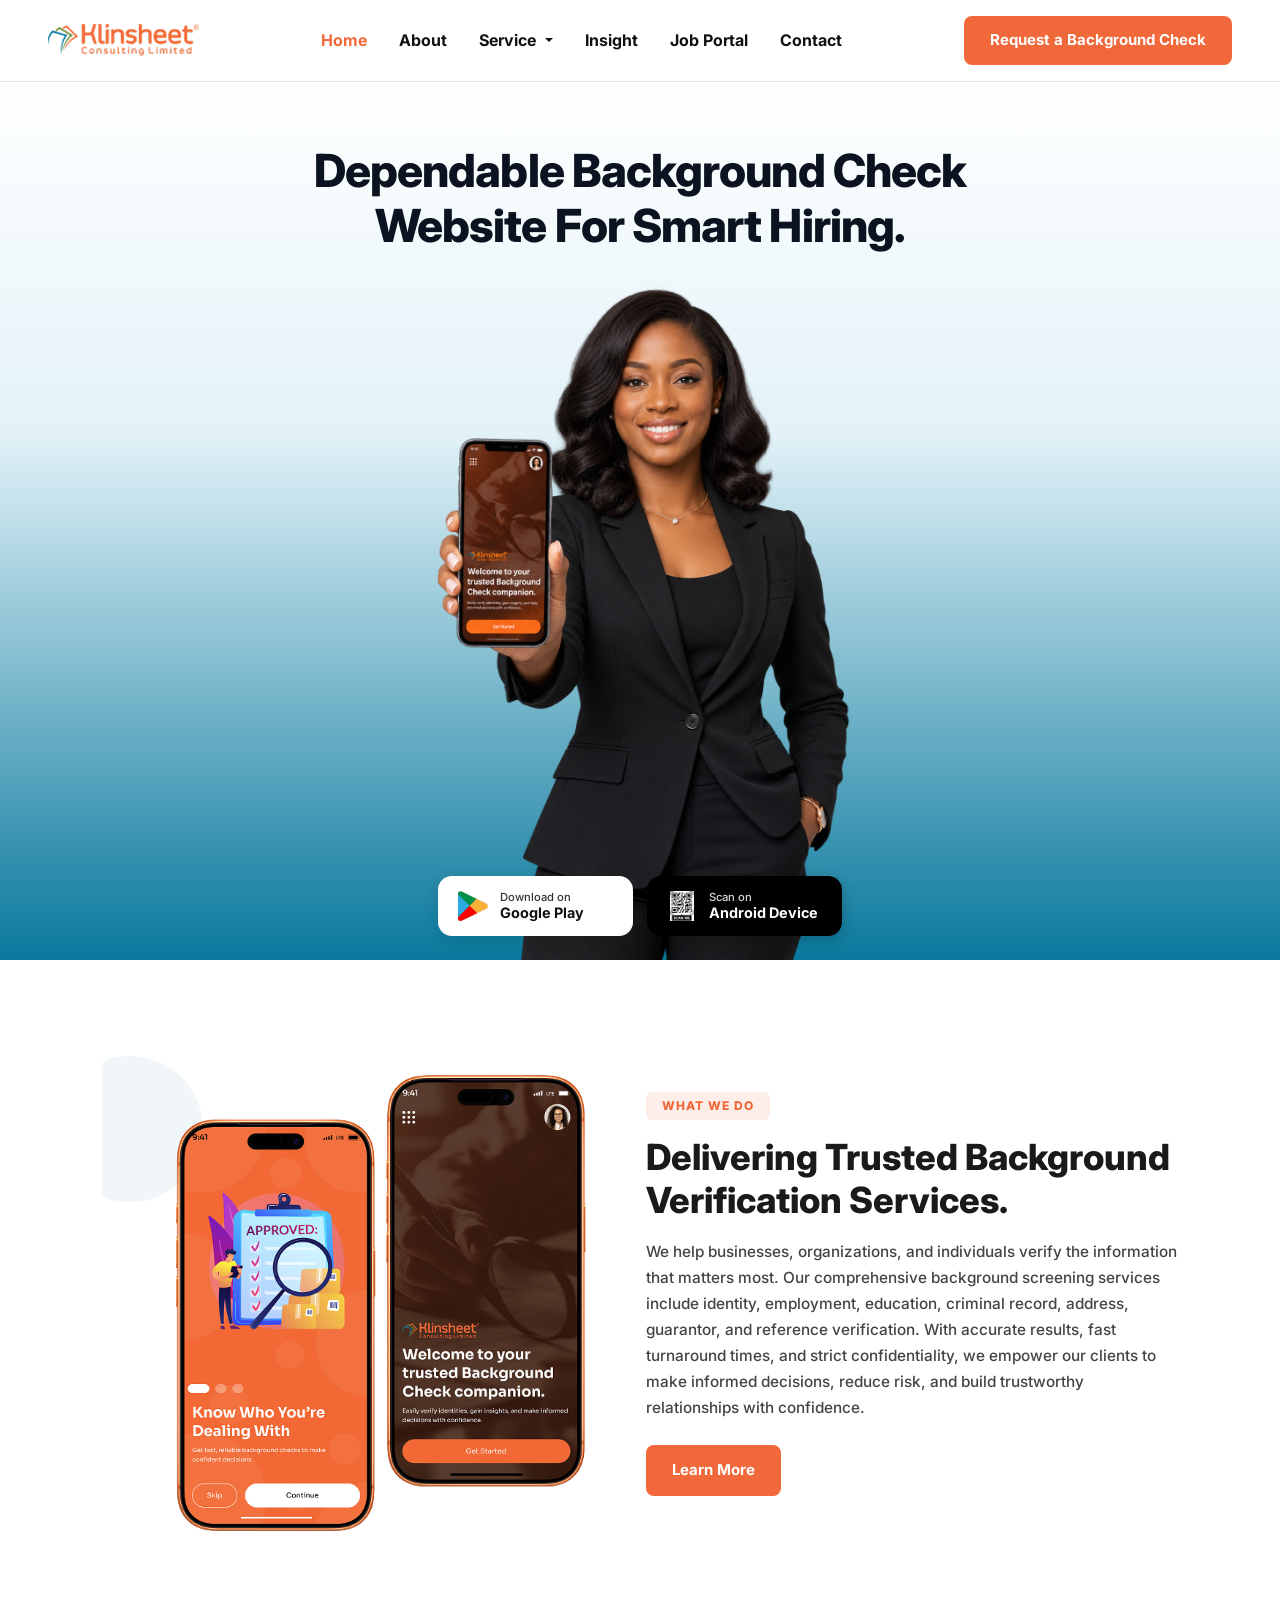
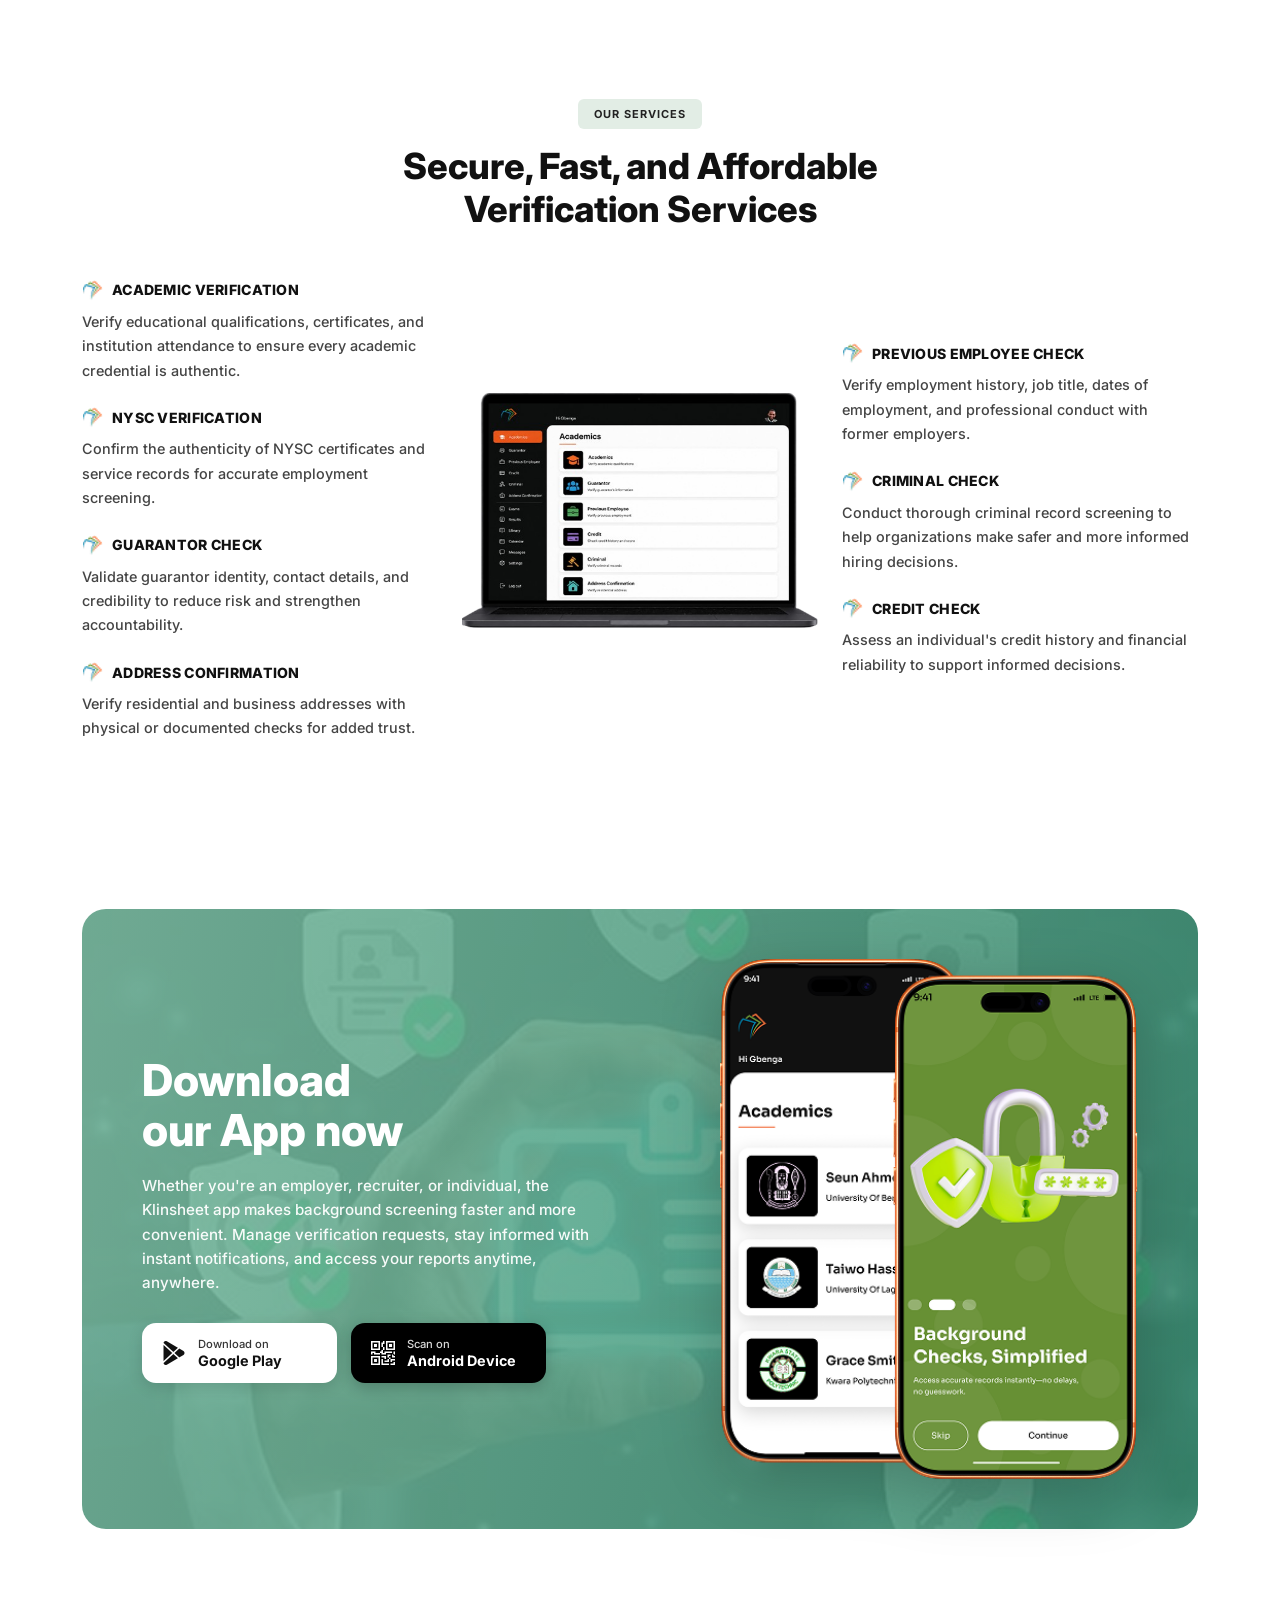
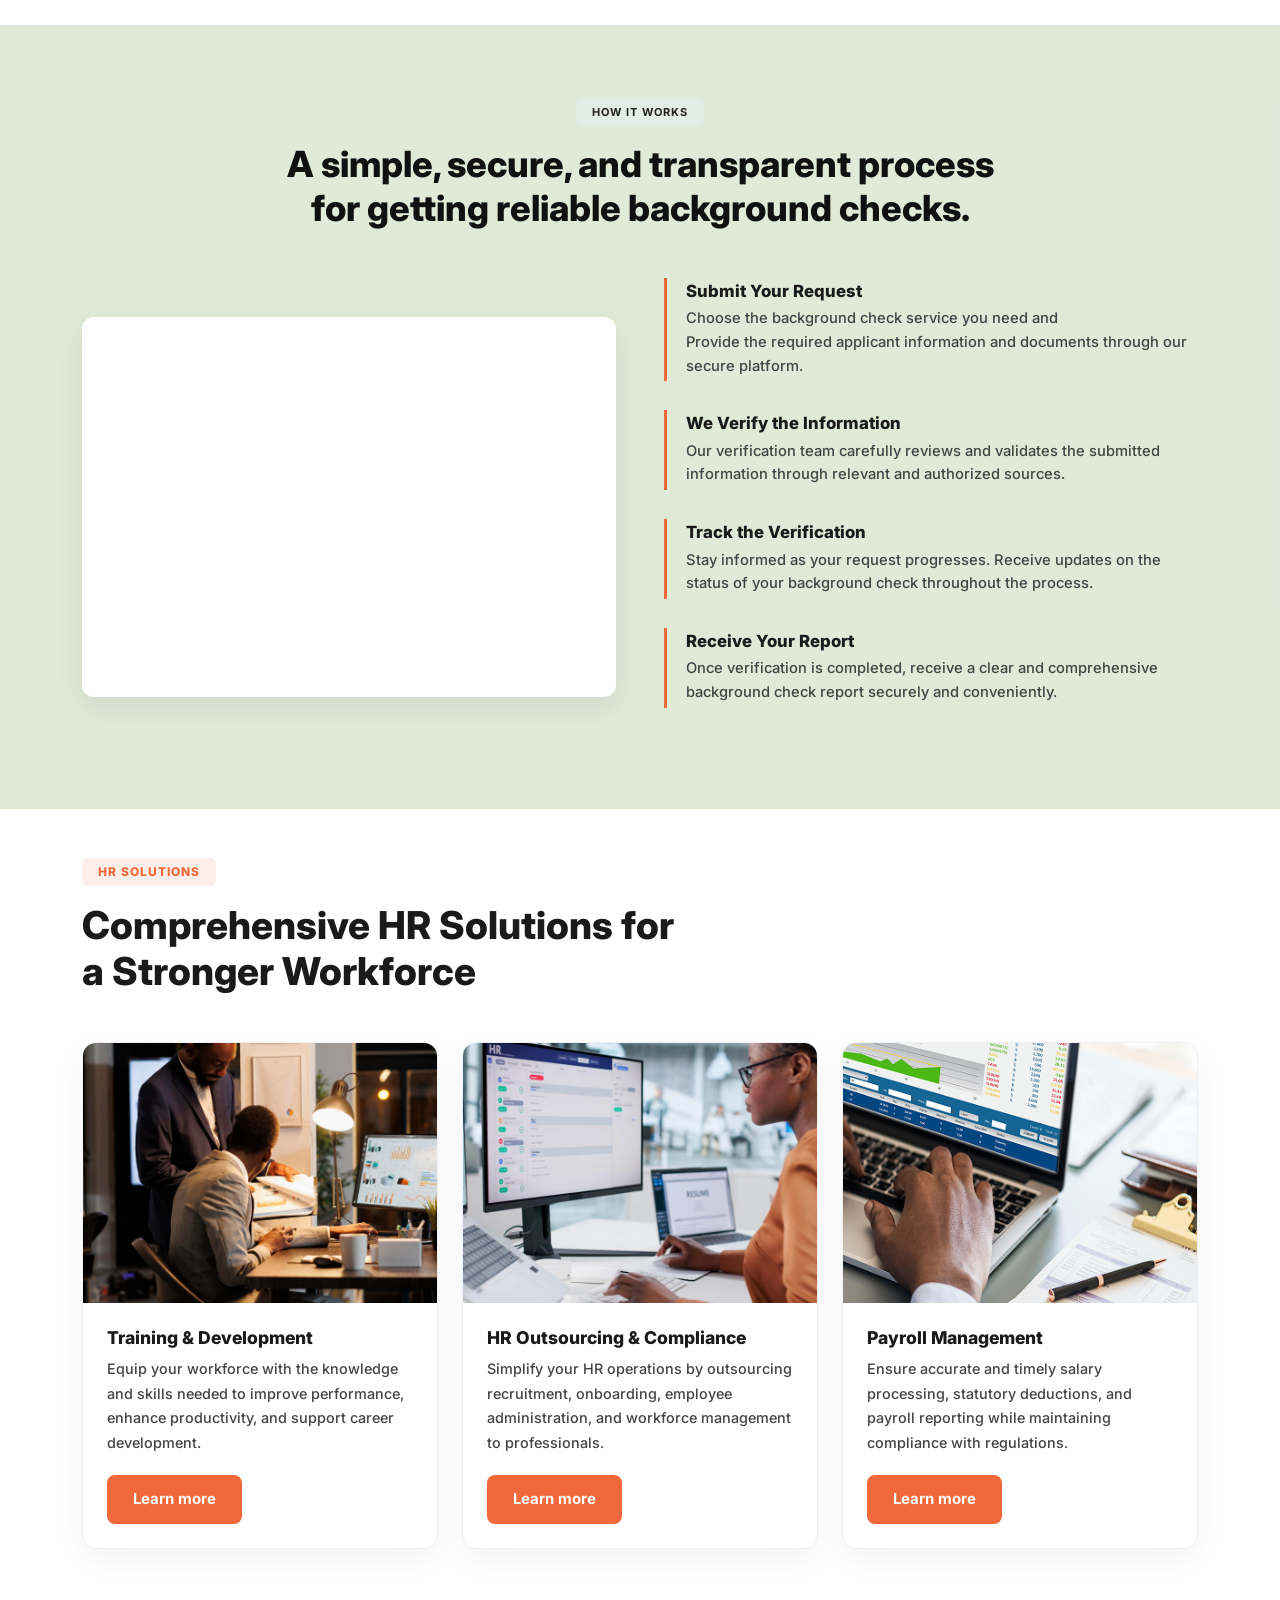
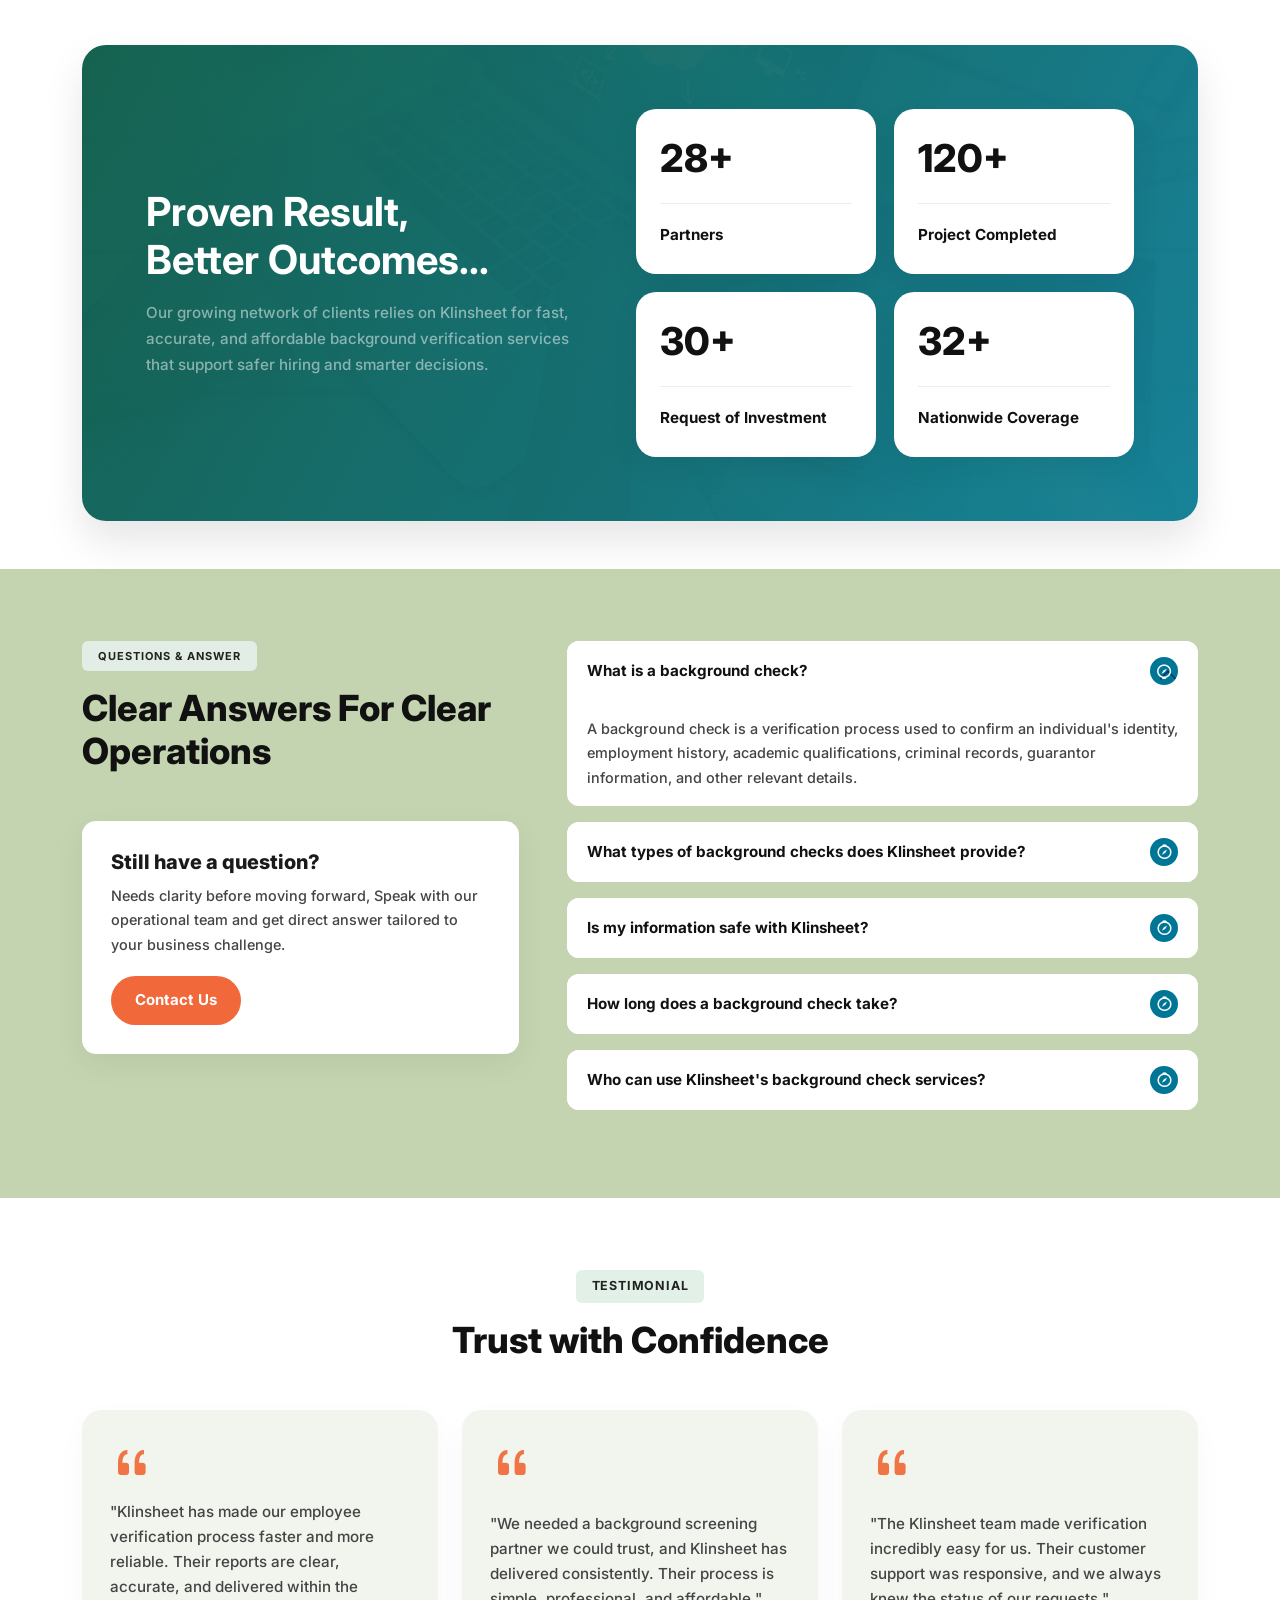
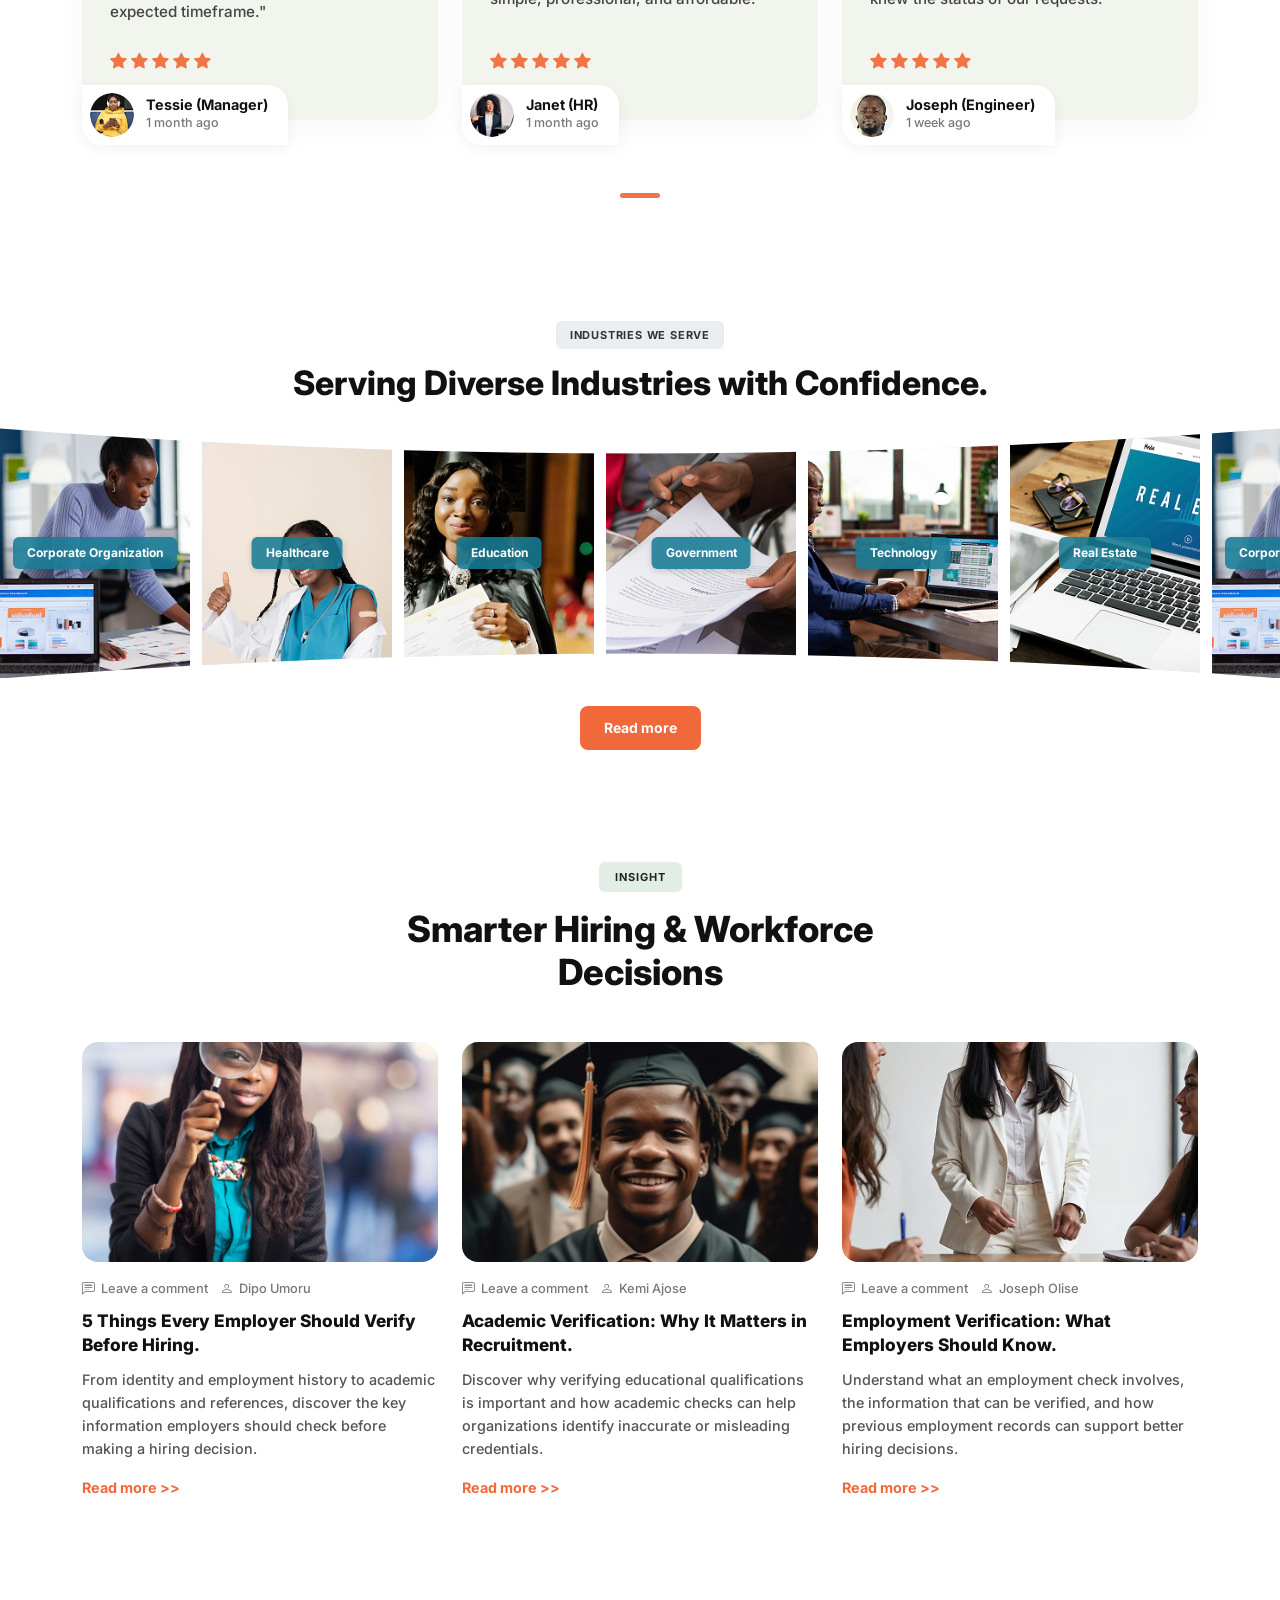
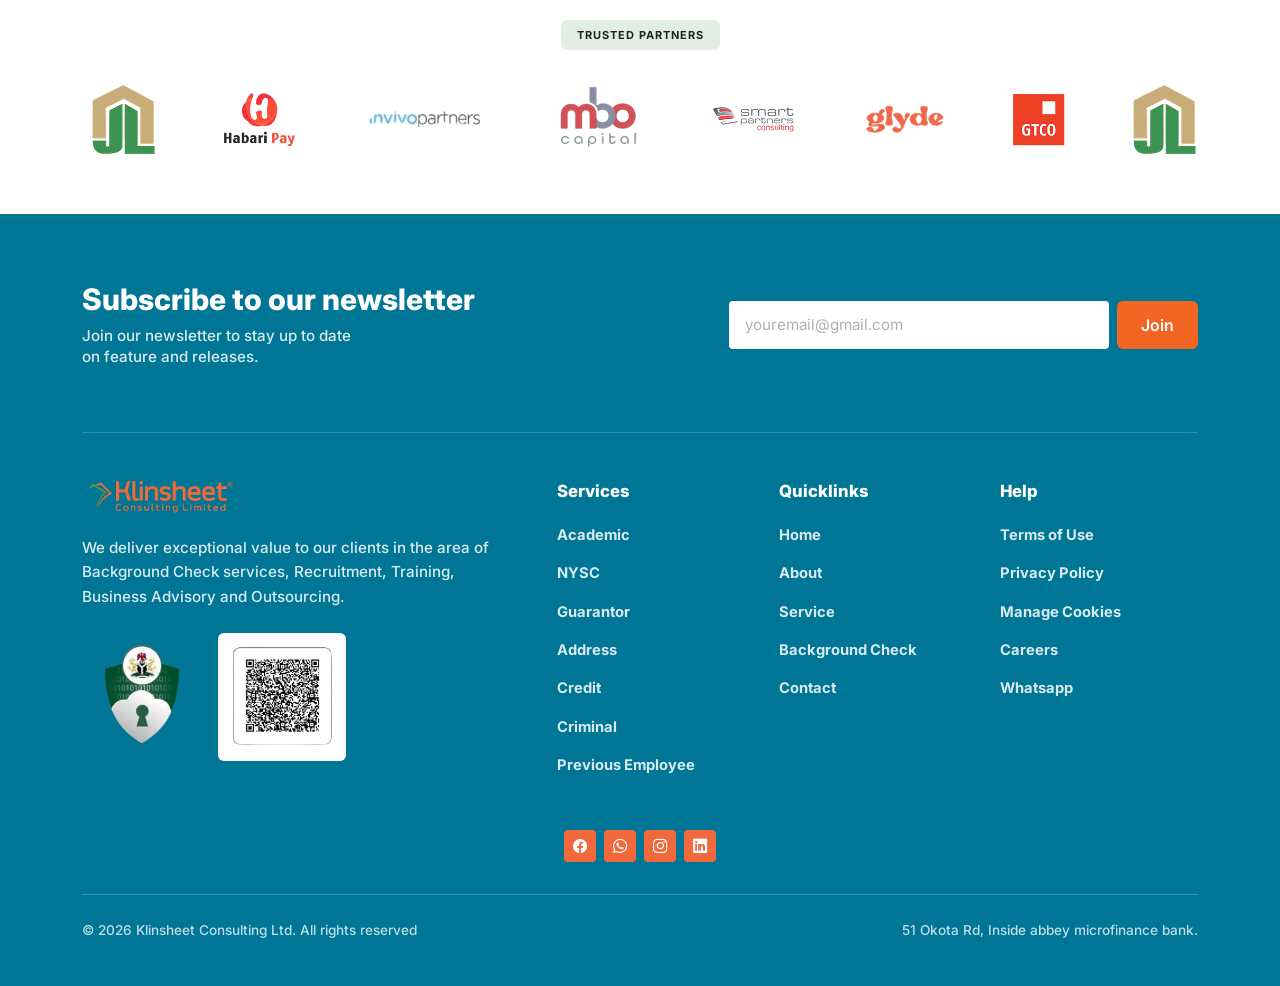
==== commit 047d2983: "inter" ====
--- a/index.html
+++ b/index.html
@@ -3,29 +3,26 @@
 <head>
   <meta charset="UTF-8">
   <meta name="viewport" content="width=device-width, initial-scale=1.0">
-  <title>klinsheet - Dependable Background Check Website for Smart Hiring</title>
-  
+  <title>Klinsheet - Dependable Background Check Website for Smart Hiring</title>
+
+  <!-- Bootstrap 5.3 CSS -->
+  <link href="https://cdn.jsdelivr.net/npm/bootstrap@5.3.3/dist/css/bootstrap.min.css" rel="stylesheet">
+  <!-- Bootstrap Icons -->
   <link rel="stylesheet" href="https://cdn.jsdelivr.net/npm/bootstrap-icons@1.11.3/font/bootstrap-icons.min.css">
-  <!-- Bootstrap 5.3 CSS -->
-<link href="https://cdn.jsdelivr.net/npm/bootstrap@5.3.3/dist/css/bootstrap.min.css" rel="stylesheet">
-<!-- Bootstrap Icons -->
-<link rel="stylesheet" href="https://cdn.jsdelivr.net/npm/bootstrap-icons@1.11.3/font/bootstrap-icons.css">
-<!-- Google Fonts -->
-<link rel="preconnect" href="https://fonts.googleapis.com">
-<link rel="stylesheet" href="hero.css">
-<!-- <link rel="stylesheet" href="style.css"> -->
-<link href="https://fonts.googleapis.com/css2?family=Baloo+2:wght@500;600;700;800&family=Inter:wght@400;500;600;700&display=swap" rel="stylesheet">
-<link rel="stylesheet" href="https://cdn.jsdelivr.net/npm/bootstrap-icons@1.11.3/font/bootstrap-icons.min.css">
+  <!-- Google Fonts -->
+  <link rel="preconnect" href="https://fonts.googleapis.com">
+  <link rel="stylesheet" href="style.css">
+  <link href="https://fonts.googleapis.com/css2?family=Baloo+2:wght@500;600;700;800&family=Inter:wght@400;500;600;700;800&display=swap" rel="stylesheet">
 </head>
 <body>
 
- <!-- BOOTSTRAP NAVIGATION BAR -->
-  <nav class="navbar navbar-expand-lg navbar-custom border-bottom sticky-top">
+  <!-- BOOTSTRAP NAVIGATION BAR -->
+  <nav class="navbar navbar-expand-lg navbar-custom border-bottom fixed-top">
     <div class="container-fluid px-lg-5">
       <a class="navbar-brand" href="index.html">
         <img src="images/klinsheet logo 1.png" alt="Klinsheet Logo">
       </a>
-      
+
       <!-- Mobile Toggle Button -->
       <button class="navbar-toggler" type="button" data-bs-toggle="collapse" data-bs-target="#navMenu" aria-controls="navMenu" aria-expanded="false" aria-label="Toggle navigation">
         <span class="navbar-toggler-icon"></span>
@@ -35,20 +32,20 @@
       <div class="collapse navbar-collapse" id="navMenu">
         <ul class="navbar-nav mx-auto mb-2 mb-lg-0">
           <li class="nav-item">
-            <a class="nav-link nav-link-custom" href="index.html">Home</a>
+            <a class="nav-link nav-link-custom active" href="index.html">Home</a>
           </li>
           <li class="nav-item">
             <a class="nav-link nav-link-custom" href="About.html">About</a>
           </li>
-          
+
           <!-- Services Dropdown -->
           <li class="nav-item dropdown">
-            <a class="nav-link nav-link-custom dropdown-toggle active" href="#" id="servicesDropdown" role="button" data-bs-toggle="dropdown" aria-expanded="false">
+            <a class="nav-link nav-link-custom dropdown-toggle" href="#" id="servicesDropdown" role="button" data-bs-toggle="dropdown" aria-expanded="false">
               Service
             </a>
             <ul class="dropdown-menu dropdown-menu-glass" aria-labelledby="servicesDropdown">
               <li><a class="dropdown-item" href="academic verification.html">Academic Verification</a></li>
-              <li><a class="dropdown-item active" href="Previous Employee Check.html">Previous Employee Check</a></li>
+              <li><a class="dropdown-item" href="Previous Employee Check.html">Previous Employee Check</a></li>
               <li><a class="dropdown-item" href="guarantor check.html">Guarantor/ Reference Check</a></li>
               <li><a class="dropdown-item" href="nysc verification.html">NYSC Verification</a></li>
               <li><a class="dropdown-item" href="Address confirmation.html">Address Confirmation</a></li>
@@ -74,44 +71,46 @@
     </div>
   </nav>
 
-<!-- =========================================================
-     HERO SECTION
-========================================================= -->
-<section id="home" class="hero-section text-center">
-  <div class="container position-relative z-2">
-    <h1 class="hero-title">Dependable Background Check<br class="d-none d-sm-inline"> Website For Smart Hiring.</h1>
-  </div>
-
-  <div class="hero-visual">
-    <div class="hero-person-wrapper">
-      <div class="hero-img-container">
-        <img src="images/lady-with-phone.png" alt="Klinsheet background check professional" class="hero-person">
-      </div>
-
-      <!-- Badges overlapping the lower portion of the image -->
-      <div class="hero-store-badges">
-        <a href="#" class="store-badge badge-light">
-          <!-- Google Play Icon SVG -->
-          <img src="images/123 (2).png" alt="" class="img1">
-          <span class="badge-text">
-            <small>Download on</small>
-            <strong>Google Play</strong>
-          </span>
-        </a>
-
-        <a href="#" class="store-badge badge-dark">
-          <!-- QR Code Icon SVG -->
-          <img src="images/123 (1).png" class="img1" alt="">
-          <span class="badge-text">
-            <small>Scan on</small>
-            <strong>Android Device</strong>
-          </span>
-        </a>
-      </div>
-    </div>
-  </div>
-</section>
-  <section class="section-padding container-fluid about-intro m-0 p-0 py-5 my-5">
+  <!-- =========================================================
+       HERO SECTION
+  ========================================================= -->
+  <section id="home" class="hero-section text-center">
+    <div class="container position-relative z-2">
+      <h1 class="hero-title">Dependable Background Check<br class="d-none d-sm-inline"> Website For Smart Hiring.</h1>
+    </div>
+
+    <div class="hero-visual">
+      <div class="hero-person-wrapper">
+        <div class="hero-img-container">
+          <img src="images/lady-with-phone.png" alt="Klinsheet background check professional" class="hero-person">
+        </div>
+
+        <!-- Badges overlapping the lower portion of the image -->
+        <div class="hero-store-badges">
+          <a href="#" class="store-badge badge-light">
+            <img src="images/123 (2).png" alt="" class="img1">
+            <span class="badge-text">
+              <small>Download on</small>
+              <strong>Google Play</strong>
+            </span>
+          </a>
+
+          <a href="#" class="store-badge badge-dark">
+            <img src="images/123 (1).png" class="img1" alt="">
+            <span class="badge-text">
+              <small>Scan on</small>
+              <strong>Android Device</strong>
+            </span>
+          </a>
+        </div>
+      </div>
+    </div>
+  </section>
+
+  <!-- =========================================================
+       WHAT WE DO
+  ========================================================= -->
+  <section id="about" class="section-padding container-fluid about-intro m-0 p-0 py-5 my-5">
     <div class="about-intro-img">
       <img src="images/Group 33368.png" alt="Mobile App Screen">
     </div>
@@ -119,203 +118,212 @@
       <span class="badge badge-orange">WHAT WE DO</span>
       <h2>Delivering Trusted Background<br> Verification Services.</h2>
       <p>We help businesses, organizations, and individuals verify the information that matters most. Our comprehensive background screening services include identity, employment, education, criminal record, address, guarantor, and reference verification. With accurate results, fast turnaround times, and strict confidentiality, we empower our clients to make informed decisions, reduce risk, and build trustworthy relationships with confidence.</p>
-      <button class="btns btn-orange">Learn More</button>
-    </div>
-  </section>
-
-  <!-- =========================================================
-     OUR SERVICES
-========================================================= "
--->
-<section id="services" class="services-section py-5 py-lg-6">
-  <div class="container py-4">
-    <div class="text-center mb-5">
-      <span class="section-eyebrow">OUR SERVICES</span>
-      <h2 class="section-title mt-3">Secure, Fast, and Affordable<br>Verification Services</h2>
-    </div>
-
-    <div class="row align-items-center g-4">
-      <!-- Left column -->
-      <div class="col-lg-4 order-2 order-lg-1">
-        <div class="service-item mb-4">
-          <h6><img src="images/klinsheet logo 1 (1).png" alt="">ACADEMIC VERIFICATION</h6>
-          <p>Verify educational qualifications, certificates, and institution attendance to ensure every academic credential is authentic.</p>
-        </div>
-        <div class="service-item mb-4">
-          <h6><img src="images/klinsheet logo 1 (1).png" alt="">NYSC VERIFICATION</h6>
-          <p>Confirm the authenticity of NYSC certificates and<br> service records for accurate employment screening.</p>
-        </div>
-        <div class="service-item mb-4">
-          <h6><img src="images/klinsheet logo 1 (1).png" alt=""> GUARANTOR CHECK</h6>
-          <p>Validate guarantor identity, contact details, and credibility to reduce risk and strengthen accountability.</p>
-        </div>
-        <div class="service-item">
-          <h6><img src="images/klinsheet logo 1 (1).png" alt="">ADDRESS CONFIRMATION</h6>
-          <p>Validate guarantor identity, contact details, and credibility to reduce risk and strengthen accountability.</p>
-        </div>
-      </div>
-
-      <!-- Middle laptop image -->
-            <div class="col-lg-4 order-1 order-lg-2 text-center mb-4 mb-lg-0">
-            <div class="laptop-mockup">
-                <img src="images/laptop_service_view-removebg-preview 1.png" alt="Dashboard Preview" class="img-fluid">
-            </div>
-            </div>
-      <!-- Right column -->
-      <div class="col-lg-4 order-3">
-        <div class="service-item mb-4">
-          <h6><img src="images/klinsheet logo 1 (1).png" alt="">PREVIOUS EMPLOYEE CHECK</h6>
-          <p>Verify employment history, job title, dates of employment, and professional conduct with former employers.</p>
-        </div>
-        <div class="service-item mb-4">
-          <h6><img src="images/klinsheet logo 1 (1).png" alt=""> CHECK</h6>
-          <p>Conduct thorough criminal record screening to help organizations make safer and more informed hiring decisions.</p>
-        </div>
-        <div class="service-item">
-          <h6><img src="images/klinsheet logo 1 (1).png" alt="">CREDIT CHECK</h6>
-          <p>Assess an individual's credit history and financial reliability to support informed decisions.</p>
-        </div>
-      </div>
-    </div>
-  </div>
-</section>
-  <!-- Download Our App Section -->
-<section class="download-app-section py-5 my-5">
-  <div class="container">
-    <div class="download-app-card">
-      
-      <!-- Left Content -->
-      <div class="download-app-content">
-        <h2 class="download-title">Download<br>our App now</h2>
-        <p class="download-text">
-          Whether you're an employer, recruiter, or individual, the Klinsheet app makes
-          background screening faster and more convenient. Manage verification
-          requests, stay informed with instant notifications, and access your reports
-          anytime, anywhere.
-        </p>
-        
-        <!-- App Store Badges -->
-        <div class="store-buttons">
-          <a href="#" class="store-badge store-badge-light">
-            <i class="bi bi-google-play"></i>
-            <div class="badge-text">
-              <span class="small-text">Download on</span>
-              <strong>Google Play</strong>
-            </div>
-          </a>
-          
-          <a href="#" class="store-badge store-badge-dark">
-            <i class="bi bi-qr-code"></i>
-            <div class="badge-text">
-              <span class="small-text">Scan on</span>
-              <strong>Android Device</strong>
-            </div>
-          </a>
-        </div>
-      </div>
-
-      <!-- Right Phone Preview Image -->
-      <div class="download-app-phones">
-        <img src="images/Group 7.png" alt="Klinsheet Mobile App Screens" class="phones-img">
-      </div>
-
-    </div>
-  </div>
-</section>
-
-  <!-- =========================================================
-     HOW IT WORKS
-========================================================= -->
-<section class="how-it-works-section py-5 py-lg-6">
-  <div class="container py-4">
-    <div class="text-center mb-5">
-      <span class="section-eyebrow">HOW IT WORKS</span>
-      <h2 class="section-title mt-3">A simple, secure, and transparent process<br>for getting reliable background checks.</h2>
-    </div>
-
-    <div class="row align-items-center g-5">
-      <!-- Left Column: Image Fader Frame -->
-      <div class="col-lg-6">
-        <div class="step-image-frame">
-          <img src="images/Academic.png" alt="Step 1: Submit Request" class="step-img step-img-1 img-fluid">
-          <img src="images/verify information .png" alt="Step 2: Verification" class="step-img step-img-2 img-fluid">
-          <img src="images/submit.png" alt="Step 2: Verification" class="step-img step-img-2 img-fluid">
-          <img src="images/Track.png" alt="Step 3: Track & Receive Report" class="step-img step-img-3 img-fluid">
-        </div>
-      </div>
-
-      <!-- Right Column: Process Steps -->
-      <div class="col-lg-6">
-        <div class="how-step">
-          <h5>Submit Your Request</h5>
-          <p>Choose the background check service you need and<br> Provide the required applicant information and documents through our secure platform.</p>
-        </div>
-        <div class="how-step">
-          <h5>We Verify the Information</h5>
-          <p>Our verification team carefully reviews and validates the submitted information through relevant and authorized sources.</p>
-        </div>
-        <div class="how-step">
-          <h5>Track the Verification</h5>
-          <p>Stay informed as your request progresses. Receive updates on the status of your background check throughout the process.</p>
-        </div>
-        <div class="how-step">
-          <h5>Receive Your Report</h5>
-          <p>Once verification is completed, receive a clear and comprehensive background check report securely and conveniently.</p>
-        </div>
-      </div>
-    </div>
-  </div>
-</section>
-  <!-- HR SOLUTIONS -->
-<section class="container section-padding hr-solutions-section py-5">
-  <div class="mb-5">
-  <span class="badge badge-orange">HR SOLUTIONS</span>
-  <h1>Comprehensive HR Solutions for<br> a Stronger Workforce</h1>
-  </div>
-  <div class="hr-cards">
-    
-    <div class="hr-card">
-      <div class="hr-card-img-wrap">
-        <img src="images/training.png" alt="Training & Development" class="hr-card-img">
-      </div>
-      <div class="hr-card-body">
-        <h3>Training &amp; Development</h3>
-        <p>Equip your workforce with the knowledge and skills needed to improve performance, enhance productivity, and support career development.</p>
-        <a href="#" class="hr-card-link"><button class="btn btn-orange btn-cards">Learn more</button></a>
-      </div>
-    </div>
-
-    <div class="hr-card">
-      <div class="hr-card-img-wrap">
-        <img src="images/hr sevices.png" alt="Recruitment &amp; Outsourcing" class="hr-card-img">
-      </div>
-      <div class="hr-card-body">
-        <h3>HR Outsourcing &amp; Compliance</h3>
-        <p>Simplify your HR operations by outsourcing recruitment, onboarding, employee administration, and workforce management to professionals.</p>
-        <a href="#" class="hr-card-link"><button class="btn btn-orange btn-cards">Learn more</button></a>
-      </div>
-    </div>
-
-    <div class="hr-card">
-      <div class="hr-card-img-wrap">
-        <img src="images/419 1.png" alt="Business Advisory" class="hr-card-img">
-      </div>
-      <div class="hr-card-body">
-        <h3>Payroll Management</h3>
-        <p>Ensure accurate and timely salary processing, statutory deductions, and payroll reporting while maintaining compliance with regulations.</p>
-        <a href="#" class="hr-card-link"><button class="btn btn-orange btn-cards">Learn more</button></a>
-      </div>
-    </div>
-
-  </div>
-</section>
-  <!-- PROVEN RESULTS / STATS SECTION -->
+      <a href="About.html" class="btns btn-orange">Learn More</a>
+    </div>
+  </section>
+
+  <!-- =========================================================
+       OUR SERVICES
+  ========================================================= -->
+  <section id="services" class="services-section py-5 py-lg-6">
+    <div class="container py-4">
+      <div class="text-center mb-5">
+        <span class="section-eyebrow">OUR SERVICES</span>
+        <h2 class="section-title mt-3">Secure, Fast, and Affordable<br>Verification Services</h2>
+      </div>
+
+      <div class="row align-items-center g-4">
+        <!-- Left column -->
+        <div class="col-lg-4 order-2 order-lg-1">
+          <div class="service-item mb-4">
+            <h6><img src="images/klinsheet logo 1 (1).png" alt="">ACADEMIC VERIFICATION</h6>
+            <p>Verify educational qualifications, certificates, and institution attendance to ensure every academic credential is authentic.</p>
+          </div>
+          <div class="service-item mb-4">
+            <h6><img src="images/klinsheet logo 1 (1).png" alt="">NYSC VERIFICATION</h6>
+            <p>Confirm the authenticity of NYSC certificates and<br> service records for accurate employment screening.</p>
+          </div>
+          <div class="service-item mb-4">
+            <h6><img src="images/klinsheet logo 1 (1).png" alt="">GUARANTOR CHECK</h6>
+            <p>Validate guarantor identity, contact details, and credibility to reduce risk and strengthen accountability.</p>
+          </div>
+          <div class="service-item">
+            <h6><img src="images/klinsheet logo 1 (1).png" alt="">ADDRESS CONFIRMATION</h6>
+            <p>Verify residential and business addresses with physical or documented checks for added trust.</p>
+          </div>
+        </div>
+
+        <!-- Middle laptop image -->
+        <div class="col-lg-4 order-1 order-lg-2 text-center mb-4 mb-lg-0">
+          <div class="laptop-mockup">
+            <img src="images/laptop_service_view-removebg-preview 1.png" alt="Dashboard Preview" class="img-fluid">
+          </div>
+        </div>
+
+        <!-- Right column -->
+        <div class="col-lg-4 order-3">
+          <div class="service-item mb-4">
+            <h6><img src="images/klinsheet logo 1 (1).png" alt="">PREVIOUS EMPLOYEE CHECK</h6>
+            <p>Verify employment history, job title, dates of employment, and professional conduct with former employers.</p>
+          </div>
+          <div class="service-item mb-4">
+            <h6><img src="images/klinsheet logo 1 (1).png" alt="">CRIMINAL CHECK</h6>
+            <p>Conduct thorough criminal record screening to help organizations make safer and more informed hiring decisions.</p>
+          </div>
+          <div class="service-item">
+            <h6><img src="images/klinsheet logo 1 (1).png" alt="">CREDIT CHECK</h6>
+            <p>Assess an individual's credit history and financial reliability to support informed decisions.</p>
+          </div>
+        </div>
+      </div>
+    </div>
+  </section>
+
+  <!-- =========================================================
+       DOWNLOAD OUR APP SECTION
+  ========================================================= -->
+  <section class="download-app-section py-5 my-5">
+    <div class="container">
+      <div class="download-app-card">
+
+        <!-- Left Content -->
+        <div class="download-app-content">
+          <h2 class="download-title">Download<br>our App now</h2>
+          <p class="download-text">
+            Whether you're an employer, recruiter, or individual, the Klinsheet app makes
+            background screening faster and more convenient. Manage verification
+            requests, stay informed with instant notifications, and access your reports
+            anytime, anywhere.
+          </p>
+
+          <!-- App Store Badges -->
+          <div class="store-buttons">
+            <a href="#" class="store-badge store-badge-light">
+              <i class="bi bi-google-play"></i>
+              <div class="badge-text">
+                <span class="small-text">Download on</span>
+                <strong>Google Play</strong>
+              </div>
+            </a>
+
+            <a href="#" class="store-badge store-badge-dark">
+              <i class="bi bi-qr-code"></i>
+              <div class="badge-text">
+                <span class="small-text">Scan on</span>
+                <strong>Android Device</strong>
+              </div>
+            </a>
+          </div>
+        </div>
+
+        <!-- Right Phone Preview Image -->
+        <div class="download-app-phones">
+          <img src="images/Group 7.png" alt="Klinsheet Mobile App Screens" class="phones-img">
+        </div>
+
+      </div>
+    </div>
+  </section>
+
+  <!-- =========================================================
+       HOW IT WORKS
+  ========================================================= -->
+  <section class="how-it-works-section py-5 py-lg-6">
+    <div class="container py-4">
+      <div class="text-center mb-5">
+        <span class="section-eyebrow">HOW IT WORKS</span>
+        <h2 class="section-title mt-3">A simple, secure, and transparent process<br>for getting reliable background checks.</h2>
+      </div>
+
+      <div class="row align-items-center g-5">
+        <!-- Left Column: Image Fader Frame -->
+        <div class="col-lg-6">
+          <div class="step-image-frame">
+            <img src="images/Academic.png" alt="Step 1: Submit Request" class="step-img step-img-1 img-fluid">
+            <img src="images/verify information .png" alt="Step 2: Verification" class="step-img step-img-2 img-fluid">
+            <img src="images/submit.png" alt="Step 3: Submit Details" class="step-img step-img-2 img-fluid">
+            <img src="images/Track.png" alt="Step 4: Track & Receive Report" class="step-img step-img-3 img-fluid">
+          </div>
+        </div>
+
+        <!-- Right Column: Process Steps -->
+        <div class="col-lg-6">
+          <div class="how-step">
+            <h5>Submit Your Request</h5>
+            <p>Choose the background check service you need and<br> Provide the required applicant information and documents through our secure platform.</p>
+          </div>
+          <div class="how-step">
+            <h5>We Verify the Information</h5>
+            <p>Our verification team carefully reviews and validates the submitted information through relevant and authorized sources.</p>
+          </div>
+          <div class="how-step">
+            <h5>Track the Verification</h5>
+            <p>Stay informed as your request progresses. Receive updates on the status of your background check throughout the process.</p>
+          </div>
+          <div class="how-step">
+            <h5>Receive Your Report</h5>
+            <p>Once verification is completed, receive a clear and comprehensive background check report securely and conveniently.</p>
+          </div>
+        </div>
+      </div>
+    </div>
+  </section>
+
+  <!-- =========================================================
+       HR SOLUTIONS
+  ========================================================= -->
+  <section class="container section-padding hr-solutions-section py-5">
+    <div class="mb-5">
+      <span class="badge badge-orange">HR SOLUTIONS</span>
+      <h1>Comprehensive HR Solutions for<br> a Stronger Workforce</h1>
+    </div>
+    <div class="hr-cards">
+
+      <div class="hr-card">
+        <div class="hr-card-img-wrap">
+          <img src="images/training.png" alt="Training & Development" class="hr-card-img">
+        </div>
+        <div class="hr-card-body">
+          <h3>Training &amp; Development</h3>
+          <p>Equip your workforce with the knowledge and skills needed to improve performance, enhance productivity, and support career development.</p>
+          <a href="#" class="hr-card-link"><button class="btn btn-orange btn-cards">Learn more</button></a>
+        </div>
+      </div>
+
+      <div class="hr-card">
+        <div class="hr-card-img-wrap">
+          <img src="images/hr sevices.png" alt="Recruitment & Outsourcing" class="hr-card-img">
+        </div>
+        <div class="hr-card-body">
+          <h3>HR Outsourcing &amp; Compliance</h3>
+          <p>Simplify your HR operations by outsourcing recruitment, onboarding, employee administration, and workforce management to professionals.</p>
+          <a href="#" class="hr-card-link"><button class="btn btn-orange btn-cards">Learn more</button></a>
+        </div>
+      </div>
+
+      <div class="hr-card">
+        <div class="hr-card-img-wrap">
+          <img src="images/419 1.png" alt="Business Advisory" class="hr-card-img">
+        </div>
+        <div class="hr-card-body">
+          <h3>Payroll Management</h3>
+          <p>Ensure accurate and timely salary processing, statutory deductions, and payroll reporting while maintaining compliance with regulations.</p>
+          <a href="#" class="hr-card-link"><button class="btn btn-orange btn-cards">Learn more</button></a>
+        </div>
+      </div>
+
+    </div>
+  </section>
+
+  <!-- =========================================================
+       PROVEN RESULTS / STATS SECTION
+  ========================================================= -->
   <section class="container stats-section section-padding my-5 stats-section-flush">
     <div class="stats-card p-4 p-md-5">
       <div class="row align-items-center g-4 stats-row-flex">
         <div class="col-lg-5 stats-col-text">
           <h2 class="text-white fw-bold display-6 mb-3 stats-heading">Proven Result,<br>Better Outcomes...</h2>
-          <p class="text-white-50 mb-0 leading-relaxed stats-desc">
+          <p class="text-white-50 mb-0 stats-desc">
             Our growing network of clients relies on Klinsheet for fast, accurate, and affordable background verification services that support safer hiring and smarter decisions.
           </p>
         </div>
@@ -347,470 +355,459 @@
       </div>
     </div>
   </section>
-    <!-- =========================================================
-     FAQ
-========================================================= -->
-<section class="faq-section py-5 py-lg-6">
-  <div class="container py-4">
-    <div class="row g-5">
-      <div class="col-lg-5">
-        <span class="section-eyebrow section-eyebrow--light">QUESTIONS &amp; ANSWER</span>
-        <h2 class="section-title mt-3">Clear Answers For Clear Operations</h2>
-
-        <div class="faq-contact-card mt-5">
-          <h5>Still have a question?</h5>
-          <p>Needs clarity before moving forward, Speak with our operational team and get direct answer tailored to your business challenge.</p>
-          <a href="#contact" class="btn btn-brand-orange rounded-pill px-4">Contact Us</a>
-        </div>
-      </div>
-
-      <div class="col-lg-7">
-        <div class="accordion" id="faqAccordion">
-
-          <div class="accordion-item">
-            <h2 class="accordion-header">
-              <button class="accordion-button" type="button" data-bs-toggle="collapse" data-bs-target="#faq1" aria-expanded="true">
-                What is a background check?
-              </button>
-            </h2>
-            <div id="faq1" class="accordion-collapse collapse show" data-bs-parent="#faqAccordion">
-              <div class="accordion-body">
-                A background check is a verification process used to confirm an individual's identity, employment history, academic qualifications, criminal records, guarantor information, and other relevant details.
-              </div>
-            </div>
-          </div>
-
-          <div class="accordion-item">
-            <h2 class="accordion-header">
-              <button class="accordion-button collapsed" type="button" data-bs-toggle="collapse" data-bs-target="#faq2">
-                What types of background checks does Klinsheet provide?
-              </button>
-            </h2>
-            <div id="faq2" class="accordion-collapse collapse" data-bs-parent="#faqAccordion">
-              <div class="accordion-body">
-                We provide academic verification, NYSC verification, guarantor checks, address confirmation, previous employee checks, criminal checks, and credit checks.
-              </div>
-            </div>
-          </div>
-
-          <div class="accordion-item">
-            <h2 class="accordion-header">
-              <button class="accordion-button collapsed" type="button" data-bs-toggle="collapse" data-bs-target="#faq3">
-                Is my information safe with Klinsheet?
-              </button>
-            </h2>
-            <div id="faq3" class="accordion-collapse collapse" data-bs-parent="#faqAccordion">
-              <div class="accordion-body">
-                Yes. We apply strict confidentiality and data protection practices to ensure every piece of information you share stays secure.
-              </div>
-            </div>
-          </div>
-
-          <div class="accordion-item">
-            <h2 class="accordion-header">
-              <button class="accordion-button collapsed" type="button" data-bs-toggle="collapse" data-bs-target="#faq4">
-                How long does a background check take?
-              </button>
-            </h2>
-            <div id="faq4" class="accordion-collapse collapse" data-bs-parent="#faqAccordion">
-              <div class="accordion-body">
-                Turnaround time depends on the type of check requested, but most verifications are completed within a few business days.
-              </div>
-            </div>
-          </div>
-
-          <div class="accordion-item">
-            <h2 class="accordion-header">
-              <button class="accordion-button collapsed" type="button" data-bs-toggle="collapse" data-bs-target="#faq5">
-                Who can use Klinsheet's background check services?
-              </button>
-            </h2>
-            <div id="faq5" class="accordion-collapse collapse" data-bs-parent="#faqAccordion">
-              <div class="accordion-body">
-                Our services are built for employers, recruiters, organizations, and individuals who need dependable identity and background verification.
-              </div>
-            </div>
-          </div>
-
-        </div>
-      </div>
-    </div>
-  </div>
-</section>
-
- <!-- =========================================================
-     TESTIMONIALS
-========================================================= -->
-<section class="testimonial-section py-5 py-lg-6">
-  <div class="container py-4">
-    <div class="text-center mb-5">
-      <span class="section-badge">TESTIMONIAL</span>
-      <h2 class="section-title fw-bold mt-3">Trust with Confidence</h2>
-    </div>
-
-    <div class="row g-4">
-      <!-- Card 1 -->
-      <div class="col-lg-4 col-md-6">
-        <div class="testimonial-card-wrapper">
-          <div class="testimonial-card">
-            <div class="quote-icon"><i class="bi bi-quote"></i></div>
-            <p class="testimonial-text">"Klinsheet has made our employee verification process faster and more reliable. Their reports are clear, accurate, and delivered within the expected timeframe."</p>
-            <div class="stars">
-              <i class="bi bi-star-fill"></i>
-              <i class="bi bi-star-fill"></i>
-              <i class="bi bi-star-fill"></i>
-              <i class="bi bi-star-fill"></i>
-              <i class="bi bi-star-fill"></i>
-            </div>
-          </div>
-          <div class="testimonial-author">
-            <img src="images/Ellipse 1 (2).png" alt="Tessie" class="author-img">
-            <div>
-              <strong class="author-name">Tessie (Manager)</strong>
-              <small class="author-time">1 month ago</small>
-            </div>
-          </div>
-        </div>
-      </div>
-
-      <!-- Card 2 -->
-      <div class="col-lg-4 col-md-6">
-        <div class="testimonial-card-wrapper">
-          <div class="testimonial-card">
-            <div class="quote-icon"><i class="bi bi-quote"></i></div>
-            <p class="testimonial-text">"We needed a background screening partner we could trust, and Klinsheet has delivered consistently. Their process is simple, professional, and affordable."</p>
-            <div class="stars">
-              <i class="bi bi-star-fill"></i>
-              <i class="bi bi-star-fill"></i>
-              <i class="bi bi-star-fill"></i>
-              <i class="bi bi-star-fill"></i>
-              <i class="bi bi-star-fill"></i>
-            </div>
-          </div>
-          <div class="testimonial-author">
-            <img src="images/Ellipse 1 (1).png" alt="Janet" class="author-img">
-            <div>
-              <strong class="author-name">Janet (HR)</strong>
-              <small class="author-time">1 month ago</small>
-            </div>
-          </div>
-        </div>
-      </div>
-
-      <!-- Card 3 -->
-      <div class="col-lg-4 col-md-6">
-        <div class="testimonial-card-wrapper">
-          <div class="testimonial-card">
-            <div class="quote-icon"><i class="bi bi-quote"></i></div>
-            <p class="testimonial-text">"The Klinsheet team made verification incredibly easy for us. Their customer support was responsive, and we always knew the status of our requests."</p>
-            <div class="stars">
-              <i class="bi bi-star-fill"></i>
-              <i class="bi bi-star-fill"></i>
-              <i class="bi bi-star-fill"></i>
-              <i class="bi bi-star-fill"></i>
-              <i class="bi bi-star-fill"></i>
-            </div>
-          </div>
-          <div class="testimonial-author">
-            <img src="images/Ellipse 1.png" alt="Joseph" class="author-img">
-            <div>
-              <strong class="author-name">Joseph (Engineer)</strong>
-              <small class="author-time">1 week ago</small>
-            </div>
-          </div>
-        </div>
-      </div>
-    </div>
-
-    <!-- Carousel Indicator -->
-    <div class="text-center mt-5">
-      <div class="carousel-indicator"></div>
-    </div>
-  </div>
-</section>
-
-<section class="industries-section">
+
+  <!-- =========================================================
+       FAQ
+  ========================================================= -->
+  <section class="faq-section py-5 py-lg-6">
+    <div class="container py-4">
+      <div class="row g-5">
+        <div class="col-lg-5">
+          <span class="section-eyebrow section-eyebrow--light">QUESTIONS &amp; ANSWER</span>
+          <h2 class="section-title mt-3">Clear Answers For Clear Operations</h2>
+
+          <div class="faq-contact-card mt-5">
+            <h5>Still have a question?</h5>
+            <p>Needs clarity before moving forward, Speak with our operational team and get direct answer tailored to your business challenge.</p>
+            <a href="#contact" class="btn btn-brand-orange rounded-pill px-4">Contact Us</a>
+          </div>
+        </div>
+
+        <div class="col-lg-7">
+          <div class="accordion" id="faqAccordion">
+
+            <div class="accordion-item">
+              <h2 class="accordion-header">
+                <button class="accordion-button" type="button" data-bs-toggle="collapse" data-bs-target="#faq1" aria-expanded="true">
+                  What is a background check?
+                </button>
+              </h2>
+              <div id="faq1" class="accordion-collapse collapse show" data-bs-parent="#faqAccordion">
+                <div class="accordion-body">
+                  A background check is a verification process used to confirm an individual's identity, employment history, academic qualifications, criminal records, guarantor information, and other relevant details.
+                </div>
+              </div>
+            </div>
+
+            <div class="accordion-item">
+              <h2 class="accordion-header">
+                <button class="accordion-button collapsed" type="button" data-bs-toggle="collapse" data-bs-target="#faq2">
+                  What types of background checks does Klinsheet provide?
+                </button>
+              </h2>
+              <div id="faq2" class="accordion-collapse collapse" data-bs-parent="#faqAccordion">
+                <div class="accordion-body">
+                  We provide academic verification, NYSC verification, guarantor checks, address confirmation, previous employee checks, criminal checks, and credit checks.
+                </div>
+              </div>
+            </div>
+
+            <div class="accordion-item">
+              <h2 class="accordion-header">
+                <button class="accordion-button collapsed" type="button" data-bs-toggle="collapse" data-bs-target="#faq3">
+                  Is my information safe with Klinsheet?
+                </button>
+              </h2>
+              <div id="faq3" class="accordion-collapse collapse" data-bs-parent="#faqAccordion">
+                <div class="accordion-body">
+                  Yes. We apply strict confidentiality and data protection practices to ensure every piece of information you share stays secure.
+                </div>
+              </div>
+            </div>
+
+            <div class="accordion-item">
+              <h2 class="accordion-header">
+                <button class="accordion-button collapsed" type="button" data-bs-toggle="collapse" data-bs-target="#faq4">
+                  How long does a background check take?
+                </button>
+              </h2>
+              <div id="faq4" class="accordion-collapse collapse" data-bs-parent="#faqAccordion">
+                <div class="accordion-body">
+                  Turnaround time depends on the type of check requested, but most verifications are completed within a few business days.
+                </div>
+              </div>
+            </div>
+
+            <div class="accordion-item">
+              <h2 class="accordion-header">
+                <button class="accordion-button collapsed" type="button" data-bs-toggle="collapse" data-bs-target="#faq5">
+                  Who can use Klinsheet's background check services?
+                </button>
+              </h2>
+              <div id="faq5" class="accordion-collapse collapse" data-bs-parent="#faqAccordion">
+                <div class="accordion-body">
+                  Our services are built for employers, recruiters, organizations, and individuals who need dependable identity and background verification.
+                </div>
+              </div>
+            </div>
+
+          </div>
+        </div>
+      </div>
+    </div>
+  </section>
+
+  <!-- =========================================================
+       TESTIMONIALS
+  ========================================================= -->
+  <section class="testimonial-section py-5 py-lg-6">
+    <div class="container py-4">
+      <div class="text-center mb-5">
+        <span class="section-badge">TESTIMONIAL</span>
+        <h2 class="section-title fw-bold mt-3">Trust with Confidence</h2>
+      </div>
+
+      <div class="row g-4">
+        <!-- Card 1 -->
+        <div class="col-lg-4 col-md-6">
+          <div class="testimonial-card-wrapper">
+            <div class="testimonial-card">
+              <div class="quote-icon"><i class="bi bi-quote"></i></div>
+              <p class="testimonial-text">"Klinsheet has made our employee verification process faster and more reliable. Their reports are clear, accurate, and delivered within the expected timeframe."</p>
+              <div class="stars">
+                <i class="bi bi-star-fill"></i>
+                <i class="bi bi-star-fill"></i>
+                <i class="bi bi-star-fill"></i>
+                <i class="bi bi-star-fill"></i>
+                <i class="bi bi-star-fill"></i>
+              </div>
+            </div>
+            <div class="testimonial-author">
+              <img src="images/Ellipse 1 (2).png" alt="Tessie" class="author-img">
+              <div>
+                <strong class="author-name">Tessie (Manager)</strong>
+                <small class="author-time">1 month ago</small>
+              </div>
+            </div>
+          </div>
+        </div>
+
+        <!-- Card 2 -->
+        <div class="col-lg-4 col-md-6">
+          <div class="testimonial-card-wrapper">
+            <div class="testimonial-card">
+              <div class="quote-icon"><i class="bi bi-quote"></i></div>
+              <p class="testimonial-text">"We needed a background screening partner we could trust, and Klinsheet has delivered consistently. Their process is simple, professional, and affordable."</p>
+              <div class="stars">
+                <i class="bi bi-star-fill"></i>
+                <i class="bi bi-star-fill"></i>
+                <i class="bi bi-star-fill"></i>
+                <i class="bi bi-star-fill"></i>
+                <i class="bi bi-star-fill"></i>
+              </div>
+            </div>
+            <div class="testimonial-author">
+              <img src="images/Ellipse 1 (1).png" alt="Janet" class="author-img">
+              <div>
+                <strong class="author-name">Janet (HR)</strong>
+                <small class="author-time">1 month ago</small>
+              </div>
+            </div>
+          </div>
+        </div>
+
+        <!-- Card 3 -->
+        <div class="col-lg-4 col-md-6">
+          <div class="testimonial-card-wrapper">
+            <div class="testimonial-card">
+              <div class="quote-icon"><i class="bi bi-quote"></i></div>
+              <p class="testimonial-text">"The Klinsheet team made verification incredibly easy for us. Their customer support was responsive, and we always knew the status of our requests."</p>
+              <div class="stars">
+                <i class="bi bi-star-fill"></i>
+                <i class="bi bi-star-fill"></i>
+                <i class="bi bi-star-fill"></i>
+                <i class="bi bi-star-fill"></i>
+                <i class="bi bi-star-fill"></i>
+              </div>
+            </div>
+            <div class="testimonial-author">
+              <img src="images/Ellipse 1.png" alt="Joseph" class="author-img">
+              <div>
+                <strong class="author-name">Joseph (Engineer)</strong>
+                <small class="author-time">1 week ago</small>
+              </div>
+            </div>
+          </div>
+        </div>
+      </div>
+
+      <!-- Carousel Indicator -->
+      <div class="text-center mt-5">
+        <div class="carousel-indicator"></div>
+      </div>
+    </div>
+  </section>
+
+  <!-- =========================================================
+       INDUSTRIES WE SERVE
+  ========================================================= -->
+  <section class="industries-section">
     <div class="section-tag">
-        INDUSTRIES WE SERVE
+      INDUSTRIES WE SERVE
     </div>
 
     <h2>
-        Serving Diverse Industries with Confidence.
+      Serving Diverse Industries with Confidence.
     </h2>
 
-   <!-- SVG Concave/Fisheye Mask Definition -->
-<svg width="0" height="0" class="svg-mask-def">
-  <defs>
-    <clipPath id="fisheye-clip" clipPathUnits="objectBoundingBox">
-      <!-- Curves inward towards the vertical middle -->
-      <path d="M 0,0 Q 0.5,0.2 1,0 L 1,1 Q 0.5,0.8 0,1 Z" />
-    </clipPath>
-  </defs>
-</svg>
+    <!-- SVG Concave/Fisheye Mask Definition -->
+    <svg width="0" height="0" class="svg-mask-def">
+      <defs>
+        <clipPath id="fisheye-clip" clipPathUnits="objectBoundingBox">
+          <path d="M 0,0 Q 0.5,0.2 1,0 L 1,1 Q 0.5,0.8 0,1 Z" />
+        </clipPath>
+      </defs>
+    </svg>
 
     <div class="industry-carousel">
-        <div class="industry-track">
-
-            <div class="industry-card">
-                <img src="images/Rectangle 52.png" alt="Corporate Organization">
-                <span>Corporate Organization</span>
-            </div>
-
-            <div class="industry-card">
-                <img src="images/Rectangle 52 (1).png" alt="Healthcare">
-                <span>Healthcare</span>
-            </div>
-
-            <div class="industry-card">
-                <img src="images/Rectangle 52 (5).png" alt="Education">
-                <span>Education</span>
-            </div>
-
-            <div class="industry-card">
-                <img src="images/Rectangle 52 (2).png" alt="Government">
-                <span>Government</span>
-            </div>
-
-            <div class="industry-card">
-                <img src="images/Rectangle 52 (3).png" alt="Technology">
-                <span>Technology</span>
-            </div>
-
-            <div class="industry-card">
-                <img src="images/Rectangle 52 (4).png" alt="Real Estate">
-                <span>Real Estate</span>
-            </div>
-
-
-            <div class="industry-card">
-                <img src="images/Rectangle 52.png" alt="Corporate Organization">
-                <span>Corporate Organization</span>
-            </div>
-
-            <div class="industry-card">
-                <img src="images/Rectangle 52 (1).png" alt="Healthcare">
-                <span>Healthcare</span>
-            </div>
-
-            <div class="industry-card">
-                <img src="images/Rectangle 52 (5).png" alt="Education">
-                <span>Education</span>
-            </div>
-
-            <div class="industry-card">
-                <img src="images/Rectangle 52 (2).png" alt="Government">
-                <span>Government</span>
-            </div>
-
-            <div class="industry-card">
-                <img src="images/Rectangle 52 (3).png" alt="Technology">
-                <span>Technology</span>
-            </div>
-
-            <div class="industry-card">
-                <img src="images/Rectangle 52 (4).png" alt="Real Estate">
-                <span>Real Estate</span>
-            </div>
-
-        </div>
+      <div class="industry-track">
+        <div class="industry-card">
+          <img src="images/Rectangle 52.png" alt="Corporate Organization">
+          <span>Corporate Organization</span>
+        </div>
+        <div class="industry-card">
+          <img src="images/Rectangle 52 (1).png" alt="Healthcare">
+          <span>Healthcare</span>
+        </div>
+        <div class="industry-card">
+          <img src="images/Rectangle 52 (5).png" alt="Education">
+          <span>Education</span>
+        </div>
+        <div class="industry-card">
+          <img src="images/Rectangle 52 (2).png" alt="Government">
+          <span>Government</span>
+        </div>
+        <div class="industry-card">
+          <img src="images/Rectangle 52 (3).png" alt="Technology">
+          <span>Technology</span>
+        </div>
+        <div class="industry-card">
+          <img src="images/Rectangle 52 (4).png" alt="Real Estate">
+          <span>Real Estate</span>
+        </div>
+
+        <!-- Duplicated set for seamless loop -->
+        <div class="industry-card">
+          <img src="images/Rectangle 52.png" alt="Corporate Organization">
+          <span>Corporate Organization</span>
+        </div>
+        <div class="industry-card">
+          <img src="images/Rectangle 52 (1).png" alt="Healthcare">
+          <span>Healthcare</span>
+        </div>
+        <div class="industry-card">
+          <img src="images/Rectangle 52 (5).png" alt="Education">
+          <span>Education</span>
+        </div>
+        <div class="industry-card">
+          <img src="images/Rectangle 52 (2).png" alt="Government">
+          <span>Government</span>
+        </div>
+        <div class="industry-card">
+          <img src="images/Rectangle 52 (3).png" alt="Technology">
+          <span>Technology</span>
+        </div>
+        <div class="industry-card">
+          <img src="images/Rectangle 52 (4).png" alt="Real Estate">
+          <span>Real Estate</span>
+        </div>
+      </div>
     </div>
 
     <button class="read-more">
-        Read more
+      Read more
     </button>
-
-</section>
-
-<!-- =========================================================
-     INSIGHT / BLOG
-========================================================= -->
-<section id="insight" class="insight-section py-5 py-lg-6">
-  <div class="container py-4">
-    <div class="text-center mb-5">
-      <span class="section-eyebrow">INSIGHT</span>
-      <h2 class="section-title mt-3">Smarter Hiring &amp; Workforce<br> Decisions</h2>
-    </div>
-
-    <div class="row g-4">
-      <div class="col-md-4">
-        <article class="blog-card">
-          <div class="blog-img-wrap">
-            <img src="images/blog pics.png" alt="5 Things Every Employer Should Verify Before Hiring" class="blog-img">
-          </div>
-          <div class="blog-meta"><i class="bi bi-chat-left-text"></i> Leave a comment &nbsp; <i class="bi bi-person"></i> Dipo Umoru</div>
-          <h5>5 Things Every Employer Should Verify Before Hiring.</h5>
-          <p>From identity and employment history to academic qualifications and references, discover the key information employers should check before making a hiring decision.</p>
-          <a href="#" class="read-more-link">Read more &gt;&gt;</a>
-        </article>
-      </div>
-
-      <div class="col-md-4">
-        <article class="blog-card">
-          <div class="blog-img-wrap">
-            <img src="images/blog pics (1).png" alt="Academic Verification: Why It Matters in Recruitment" class="blog-img">
-          </div>
-          <div class="blog-meta"><i class="bi bi-chat-left-text"></i> Leave a comment &nbsp; <i class="bi bi-person"></i> Kemi Ajose</div>
-          <h5>Academic Verification: Why It Matters in Recruitment.</h5>
-          <p>Discover why verifying educational qualifications is important and how academic checks can help organizations identify inaccurate or misleading credentials.</p>
-          <a href="#" class="read-more-link">Read more &gt;&gt;</a>
-        </article>
-      </div>
-
-      <div class="col-md-4">
-        <article class="blog-card">
-          <div class="blog-img-wrap">
-            <img src="images/419 1 (1).png" alt="Employment Verification: What Employers Should Know" class="blog-img">
-          </div>
-          <div class="blog-meta"><i class="bi bi-chat-left-text"></i> Leave a comment &nbsp; <i class="bi bi-person"></i> Joseph Olise</div>
-          <h5>Employment Verification: What Employers Should Know.</h5>
-          <p>Understand what an employment check involves, the information that can be verified, and how previous employment records can support better hiring decisions.</p>
-          <a href="#" class="read-more-link">Read more &gt;&gt;</a>
-        </article>
-      </div>
-    </div>
-  </div>
-</section>
- <!-- =========================================================
-     TRUSTED PARTNERS (CONTINUOUS MARQUEE CAROUSEL)
-========================================================= -->
-<section class="partners-section py-5">
-  <div class="container text-center overflow-hidden">
-    
-    <!-- Pill Badge Header -->
-    <div class="d-inline-block mb-4">
-      <span class="partners-badge">TRUSTED PARTNERS</span>
-    </div>
-
-    <!-- Infinite Scrolling Logo Track -->
-    <div class="partners-marquee">
-      <div class="partners-track">
-        <!-- Original set of logos -->
-        <div class="partner-item"><img src="images/jubilee_bank-removebg-preview 1.png" alt="Jenga Lane" class="partner-img"></div>
-        <div class="partner-item"><img src="images/habari_pay-removebg-preview 1.png" alt="Habari Pay" class="partner-img"></div>
-        <div class="partner-item"><img src="images/invivo_partners-removebg-preview 1.png" alt="invivopartners" class="partner-img"></div>
-        <div class="partner-item"><img src="images/mbocapitals_logo-removebg-preview 1.png" alt="mbo capital" class="partner-img"></div>
-        <div class="partner-item"><img src="images/smart_partners_logo-removebg-preview 1.png" alt="smart partners consulting" class="partner-img"></div>
-        <div class="partner-item"><img src="images/glyde_logo-removebg-preview 1.png" alt="glyde" class="partner-img"></div>
-        <div class="partner-item"><img src="images/gtbank_logo-removebg-preview 1.png" alt="GTCO" class="partner-img"></div>
-
-        <!-- Duplicated set of logos (Required for seamless continuous loop) -->
-        <div class="partner-item"><img src="images/jubilee_bank-removebg-preview 1.png" alt="Jenga Lane" class="partner-img"></div>
-        <div class="partner-item"><img src="images/habari_pay-removebg-preview 1.png" alt="Habari Pay" class="partner-img"></div>
-        <div class="partner-item"><img src="images/invivo_partners-removebg-preview 1.png" alt="invivopartners" class="partner-img"></div>
-        <div class="partner-item"><img src="images/mbocapitals_logo-removebg-preview 1.png" alt="mbo capital" class="partner-img"></div>
-        <div class="partner-item"><img src="images/smart_partners_logo-removebg-preview 1.png" alt="smart partners consulting" class="partner-img"></div>
-        <div class="partner-item"><img src="images/glyde_logo-removebg-preview 1.png" alt="glyde" class="partner-img"></div>
-        <div class="partner-item"><img src="images/gtbank_logo-removebg-preview 1.png" alt="GTCO" class="partner-img"></div>
-      </div>
-    </div>
-
-  </div>
-</section>
-  <!-- =========================================================
-     FOOTER
-========================================================= -->
-<footer id="contact" class="site-footer">
-  <div class="container">
-    
-    <!-- Newsletter Section -->
-    <div class="row align-items-center pb-5 pt-2">
-      <div class="col-lg-6 mb-3 mb-lg-0">
-        <h3 class="newsletter-title mb-2">Subscribe to our newsletter</h3>
-        <p class="newsletter-text mb-0">Join our newsletter to stay up to date<br>on feature and releases.</p>
-      </div>
-      <div class="col-lg-6">
-        <form class="d-flex gap-2 justify-content-lg-end">
-          <input type="email" class="form-control newsletter-input" placeholder="youremail@gmail.com" required>
-          <button type="submit" class="btn btn-newsletter">Join</button>
-        </form>
-      </div>
-    </div>
-
-    <hr class="footer-divider mb-5">
-
-    <!-- Main Footer Links Section -->
-    <div class="row g-4 pb-4">
-      <div class="col-lg-5 pe-lg-5">
-        <a class="navbar-brand d-inline-block mb-3" href="#home">
-          <img src="images/klinsheet logo 1.png" alt="Klinsheet Consulting Limited" class="">
-        </a>
-        <p class="footer-description">We deliver exceptional value to our clients in the area of Background Check services, Recruitment, Training, Business Advisory and Outsourcing.</p>
-        
-        <!-- Badges & Scan Box Section -->
-        <div class="d-flex align-items-center gap-3 mt-4">
-          <div class="footer-badge-shield">
-            <img src="images/badge-placeholder.png" alt="Security Shield" class="img-fluid">
-          </div>
-          <div class="footer-qr-box">
-            <img src="images/qr-placeholder.png" alt="Scan QR Code" class="img-fluid">
-          </div>
-        </div>
-      </div>
-
-      <div class="col-lg-7">
-        <div class="row g-4">
-          <div class="col-4">
-            <h6 class="footer-heading">Services</h6>
-            <ul class="footer-links">
-              <li><a href="#services">Academic</a></li>
-              <li><a href="#services">NYSC</a></li>
-              <li><a href="#services">Guarantor</a></li>
-              <li><a href="#services">Address</a></li>
-              <li><a href="#services">Credit</a></li>
-              <li><a href="#services">Criminal</a></li>
-              <li><a href="#services">Previous Employee</a></li>
-            </ul>
-          </div>
-
-          <div class="col-4">
-            <h6 class="footer-heading">Quicklinks</h6>
-            <ul class="footer-links">
-              <li><a href="#home">Home</a></li>
-              <li><a href="#about">About</a></li>
-              <li><a href="#services">Service</a></li>
-              <li><a href="#contact">Background Check</a></li>
-              <li><a href="#contact">Contact</a></li>
-            </ul>
-          </div>
-
-          <div class="col-4">
-            <h6 class="footer-heading">Help</h6>
-            <ul class="footer-links">
-              <li><a href="#">Terms of Use</a></li>
-              <li><a href="#">Privacy Policy</a></li>
-              <li><a href="#">Manage Cookies</a></li>
-              <li><a href="#">Careers</a></li>
-              <li><a href="#">Whatsapp</a></li>
-            </ul>
-          </div>
-        </div>
-      </div>
-    </div>
-
-    <!-- Centered Social Icons Row -->
-    <div class="row justify-content-center py-3">
-      <div class="col-auto">
-        <div class="d-flex gap-2">
-          <a href="#" class="social-box"><i class="bi bi-facebook"></i></a>
-          <a href="#" class="social-box"><i class="bi bi-whatsapp"></i></a>
-          <a href="#" class="social-box"><i class="bi bi-instagram"></i></a>
-          <a href="#" class="social-box"><i class="bi bi-linkedin"></i></a>
-        </div>
-      </div>
-    </div>
-
-    <hr class="footer-divider mb-0">
-
-    <!-- Bottom Copyright Section -->
-    <div class="d-flex flex-column flex-md-row justify-content-between align-items-center py-4 gap-2 footer-bottom-text">
-      <p class="mb-0">&copy; 2026 Klinsheet Consulting Ltd. All rights reserved</p>
-      <p class="mb-0">51 Okota Rd, Inside abbey microfinance bank.</p>
-    </div>
-
-  </div>
-</footer>
-
-<!-- Bootstrap JS Bundle -->
-<script src="https://cdn.jsdelivr.net/npm/bootstrap@5.3.3/dist/js/bootstrap.bundle.min.js"></script>
+  </section>
+
+  <!-- =========================================================
+       INSIGHT / BLOG
+  ========================================================= -->
+  <section id="insight" class="insight-section py-5 py-lg-6">
+    <div class="container py-4">
+      <div class="text-center mb-5">
+        <span class="section-eyebrow">INSIGHT</span>
+        <h2 class="section-title mt-3">Smarter Hiring &amp; Workforce<br> Decisions</h2>
+      </div>
+
+      <div class="row g-4">
+        <div class="col-md-4">
+          <article class="blog-card">
+            <div class="blog-img-wrap">
+              <img src="images/blog pics.png" alt="5 Things Every Employer Should Verify Before Hiring" class="blog-img">
+            </div>
+            <div class="blog-meta"><i class="bi bi-chat-left-text"></i> Leave a comment &nbsp; <i class="bi bi-person"></i> Dipo Umoru</div>
+            <h5>5 Things Every Employer Should Verify Before Hiring.</h5>
+            <p>From identity and employment history to academic qualifications and references, discover the key information employers should check before making a hiring decision.</p>
+            <a href="#" class="read-more-link">Read more &gt;&gt;</a>
+          </article>
+        </div>
+
+        <div class="col-md-4">
+          <article class="blog-card">
+            <div class="blog-img-wrap">
+              <img src="images/blog pics (1).png" alt="Academic Verification: Why It Matters in Recruitment" class="blog-img">
+            </div>
+            <div class="blog-meta"><i class="bi bi-chat-left-text"></i> Leave a comment &nbsp; <i class="bi bi-person"></i> Kemi Ajose</div>
+            <h5>Academic Verification: Why It Matters in Recruitment.</h5>
+            <p>Discover why verifying educational qualifications is important and how academic checks can help organizations identify inaccurate or misleading credentials.</p>
+            <a href="#" class="read-more-link">Read more &gt;&gt;</a>
+          </article>
+        </div>
+
+        <div class="col-md-4">
+          <article class="blog-card">
+            <div class="blog-img-wrap">
+              <img src="images/419 1 (1).png" alt="Employment Verification: What Employers Should Know" class="blog-img">
+            </div>
+            <div class="blog-meta"><i class="bi bi-chat-left-text"></i> Leave a comment &nbsp; <i class="bi bi-person"></i> Joseph Olise</div>
+            <h5>Employment Verification: What Employers Should Know.</h5>
+            <p>Understand what an employment check involves, the information that can be verified, and how previous employment records can support better hiring decisions.</p>
+            <a href="#" class="read-more-link">Read more &gt;&gt;</a>
+          </article>
+        </div>
+      </div>
+    </div>
+  </section>
+
+  <!-- =========================================================
+       TRUSTED PARTNERS (CONTINUOUS MARQUEE CAROUSEL)
+  ========================================================= -->
+  <section class="partners-section py-5">
+    <div class="container text-center overflow-hidden">
+
+      <div class="d-inline-block mb-4">
+        <span class="partners-badge">TRUSTED PARTNERS</span>
+      </div>
+
+      <div class="partners-marquee">
+        <div class="partners-track">
+          <div class="partner-item"><img src="images/jubilee_bank-removebg-preview 1.png" alt="Jenga Lane" class="partner-img"></div>
+          <div class="partner-item"><img src="images/habari_pay-removebg-preview 1.png" alt="Habari Pay" class="partner-img"></div>
+          <div class="partner-item"><img src="images/invivo_partners-removebg-preview 1.png" alt="invivopartners" class="partner-img"></div>
+          <div class="partner-item"><img src="images/mbocapitals_logo-removebg-preview 1.png" alt="mbo capital" class="partner-img"></div>
+          <div class="partner-item"><img src="images/smart_partners_logo-removebg-preview 1.png" alt="smart partners consulting" class="partner-img"></div>
+          <div class="partner-item"><img src="images/glyde_logo-removebg-preview 1.png" alt="glyde" class="partner-img"></div>
+          <div class="partner-item"><img src="images/gtbank_logo-removebg-preview 1.png" alt="GTCO" class="partner-img"></div>
+
+          <!-- Duplicated set for seamless loop -->
+          <div class="partner-item"><img src="images/jubilee_bank-removebg-preview 1.png" alt="Jenga Lane" class="partner-img"></div>
+          <div class="partner-item"><img src="images/habari_pay-removebg-preview 1.png" alt="Habari Pay" class="partner-img"></div>
+          <div class="partner-item"><img src="images/invivo_partners-removebg-preview 1.png" alt="invivopartners" class="partner-img"></div>
+          <div class="partner-item"><img src="images/mbocapitals_logo-removebg-preview 1.png" alt="mbo capital" class="partner-img"></div>
+          <div class="partner-item"><img src="images/smart_partners_logo-removebg-preview 1.png" alt="smart partners consulting" class="partner-img"></div>
+          <div class="partner-item"><img src="images/glyde_logo-removebg-preview 1.png" alt="glyde" class="partner-img"></div>
+          <div class="partner-item"><img src="images/gtbank_logo-removebg-preview 1.png" alt="GTCO" class="partner-img"></div>
+        </div>
+      </div>
+
+    </div>
+  </section>
+
+  <!-- =========================================================
+       ACADEMIC-STYLE FOOTER
+  ========================================================= -->
+  <footer id="contact" class="site-footer">
+    <div class="container">
+
+      <!-- Newsletter Section -->
+      <div class="row align-items-center pb-5 pt-2">
+        <div class="col-lg-6 mb-3 mb-lg-0">
+          <h3 class="newsletter-title mb-2">Subscribe to our newsletter</h3>
+          <p class="newsletter-text mb-0">Join our newsletter to stay up to date<br>on feature and releases.</p>
+        </div>
+        <div class="col-lg-6">
+          <form class="d-flex gap-2 align-items-center justify-content-lg-end" onsubmit="event.preventDefault();">
+            <input type="email" class="form-control newsletter-input" placeholder="youremail@gmail.com" required>
+            <button type="submit" class="btn btn-newsletter">Join</button>
+          </form>
+        </div>
+      </div>
+
+      <hr class="footer-divider mb-5">
+
+      <!-- Main Footer Links Section -->
+      <div class="row g-4 pb-4">
+        <div class="col-lg-5 pe-lg-5">
+          <a class="navbar-brand d-inline-block mb-3" href="index.html">
+            <img src="images/klinsheet logo 1.png" alt="Klinsheet Consulting Limited">
+          </a>
+          <p class="footer-description">We deliver exceptional value to our clients in the area of Background Check services, Recruitment, Training, Business Advisory and Outsourcing.</p>
+
+          <!-- Badges & Scan Box Section -->
+          <div class="d-flex align-items-center gap-3 mt-4">
+            <div class="footer-badge-shield">
+              <img src="images/badge-placeholder.png" alt="Security Shield" class="img-fluid">
+            </div>
+            <div class="footer-qr-box">
+              <img src="images/qr-placeholder.png" alt="Scan QR Code">
+            </div>
+          </div>
+        </div>
+
+        <div class="col-lg-7">
+          <div class="row g-3 g-sm-4">
+            <div class="col-4">
+              <h6 class="footer-heading">Services</h6>
+              <ul class="footer-links">
+                <li><a href="academic verification.html">Academic</a></li>
+                <li><a href="nysc verification.html">NYSC</a></li>
+                <li><a href="guarantor check.html">Guarantor</a></li>
+                <li><a href="Address confirmation.html">Address</a></li>
+                <li><a href="credit check.html">Credit</a></li>
+                <li><a href="criminal ceck.html">Criminal</a></li>
+                <li><a href="Previous Employee Check.html">Previous Employee</a></li>
+              </ul>
+            </div>
+
+            <div class="col-4">
+              <h6 class="footer-heading">Quicklinks</h6>
+              <ul class="footer-links">
+                <li><a href="index.html">Home</a></li>
+                <li><a href="About.html">About</a></li>
+                <li><a href="academic verification.html">Service</a></li>
+                <li><a href="request background check.html">Background Check</a></li>
+                <li><a href="contact us.html">Contact</a></li>
+              </ul>
+            </div>
+
+            <div class="col-4">
+              <h6 class="footer-heading">Help</h6>
+              <ul class="footer-links">
+                <li><a href="#">Terms of Use</a></li>
+                <li><a href="#">Privacy Policy</a></li>
+                <li><a href="#">Manage Cookies</a></li>
+                <li><a href="job-portal.html">Careers</a></li>
+                <li><a href="#">Whatsapp</a></li>
+              </ul>
+            </div>
+          </div>
+        </div>
+      </div>
+
+      <!-- Centered Social Icons Row -->
+      <div class="row justify-content-center py-3">
+        <div class="col-auto">
+          <div class="d-flex gap-2">
+            <a href="#" class="social-box"><i class="bi bi-facebook"></i></a>
+            <a href="#" class="social-box"><i class="bi bi-whatsapp"></i></a>
+            <a href="#" class="social-box"><i class="bi bi-instagram"></i></a>
+            <a href="#" class="social-box"><i class="bi bi-linkedin"></i></a>
+          </div>
+        </div>
+      </div>
+
+      <hr class="footer-divider mb-0">
+
+      <!-- Bottom Copyright Section -->
+      <div class="d-flex flex-column flex-md-row justify-content-between align-items-center text-center text-md-start py-4 gap-2 footer-bottom-text">
+        <p class="mb-0">&copy; 2026 Klinsheet Consulting Ltd. All rights reserved</p>
+        <p class="mb-0">51 Okota Rd, Inside abbey microfinance bank.</p>
+      </div>
+
+    </div>
+  </footer>
+
+  <!-- Bootstrap JS Bundle -->
+  <script src="https://cdn.jsdelivr.net/npm/bootstrap@5.3.3/dist/js/bootstrap.bundle.min.js"></script>
 </body>
 </html>
--- a/style.css
+++ b/style.css
@@ -1,168 +1,235 @@
 /* =============================================================
-   KLINSHEET CONSULTING LIMITED — LANDING PAGE STYLES
+   KLINSHEET CONSULTING LIMITED — HOME PAGE STYLES
    ============================================================= */
 
 :root {
-  --klin-orange: #E06B3E;
-  --klin-orange-dark: #C85A2E;
-  --klin-navy-text: #17202A;
-  --klin-body-text: #5B6472;
-  --klin-teal: #0C6E93;
-  --klin-teal-dark: #0A5A7A;
-  --klin-sage: #DCE4D3;
-  --klin-sage-dark: #C4D0B7;
-  --klin-green-1: #6FA07E;
-  --klin-green-2: #4C7D63;
-  --klin-bg-light: #F7F8FB;
-
-  --font-display: 'Baloo 2', 'Inter', sans-serif;
-  --font-body: 'Inter', sans-serif;
-}
-
-* {
+  --teal-bg: #007696;
+  --klin-teal: #007696;
+  --klin-orange: #f1683a;
+  --orange-btn: #f1683a;
+  --green-bg: #80c2a6;
+  --green-light: #edf6f2;
+  --teal-light: #e8f3f6;
+  --klin-bg-light: #f8fafc;
+  --klin-navy-text: #111111;
+  --klin-body-text: #444444;
+  --light-badge-bg: rgba(255, 255, 255, 0.2);
+  --badge-orange-bg: #fdeee9;
+  --badge-orange-text: #f1683a;
+  --card-white: #ffffff;
+}
+
+*, *::before, *::after {
   box-sizing: border-box;
 }
 
-html {
-  scroll-behavior: smooth;
+html, body {
+  width: 100%;
+  max-width: 100%;
+  overflow-x: clip;
 }
 
 body {
-  font-family: var(--font-body);
-  color: var(--klin-body-text);
-  overflow-x: hidden;
-}
-
-h1, h2, h3, h4, h5, h6 {
-  font-family: var(--font-display);
-  color: var(--klin-navy-text);
+  color: #1a1a1a;
+  font-family: 'Inter', -apple-system, BlinkMacSystemFont, "Segoe UI", Roboto, Helvetica, Arial, sans-serif;
+  font-size: 16px;
+  font-weight: 500;
+  line-height: 1.65;
+  background-color: #ffffff;
+  padding-top: 80px;
+  -webkit-text-size-adjust: 100%;
+  text-rendering: optimizeLegibility;
 }
 
 a {
   text-decoration: none;
-}
-
-section {
-  position: relative;
-}
-
-.py-lg-6 {
-  padding-top: 5rem;
-  padding-bottom: 5rem;
-}
-
-/* =============================================================
-   BUTTONS
-   ============================================================= */
+  color: inherit;
+}
+
+img, video, iframe {
+  max-width: 100%;
+}
+
+h1, h2, h3, h4, h5, h6,
+.hero-title, .section-title, .download-title,
+.newsletter-title, .footer-heading, .stat-number {
+  font-weight: 800 !important;
+}
+
+.navbar-nav .nav-link,
+.dropdown-menu-glass .dropdown-item,
+.btn, button,
+.service-item h6,
+.how-step h5,
+.hr-card-body h3,
+.accordion-button,
+.testimonial-author strong,
+.blog-card h5,
+.industry-card span,
+.footer-links a {
+  font-weight: 700;
+}
+
+p, .service-item p, .how-step p, .download-text,
+.hr-card-body p, .testimonial-text, .blog-card p,
+.footer-description, .newsletter-text {
+  font-weight: 500;
+  line-height: 1.7;
+}
+
+/* =============================================================
+   NAVBAR & DROPDOWN
+   ============================================================= */
+.navbar-custom {
+  background-color: #ffffff;
+  padding: 16px 0;
+  z-index: 1030;
+}
+
+.navbar-brand img {
+  max-height: 48px;
+  width: auto;
+  display: block;
+}
+
+.nav-link-custom {
+  color: #111111 !important;
+  font-size: 16px;
+  font-weight: 700;
+  padding: 10px 16px !important;
+  transition: color 0.2s ease;
+}
+
+.nav-link-custom:hover,
+.nav-link-custom.active {
+  color: var(--orange-btn) !important;
+}
+
+.dropdown-menu-glass {
+  background:
+    linear-gradient(rgba(0, 118, 150, 0.9), rgba(0, 118, 150, 0.92)),
+    url('images/blog pics.png') center/cover no-repeat !important;
+  backdrop-filter: blur(8px);
+  -webkit-backdrop-filter: blur(8px);
+  border: 1px solid rgba(255, 255, 255, 0.25) !important;
+  border-radius: 20px !important;
+  padding: 20px 18px !important;
+  width: max-content !important;
+  max-width: 90vw;
+  min-width: 280px;
+  box-shadow: 0 15px 35px rgba(0, 0, 0, 0.3);
+  text-align: center;
+  overflow: hidden;
+}
+
+.dropdown-menu-glass .dropdown-item {
+  color: #ffffff !important;
+  font-size: 16px;
+  font-weight: 700;
+  padding: 10px 18px;
+  border-radius: 8px;
+  transition: all 0.2s ease-in-out;
+  background: transparent !important;
+  white-space: normal !important;
+  display: block;
+}
+
+.dropdown-menu-glass .dropdown-item:hover,
+.dropdown-menu-glass .dropdown-item.active {
+  color: #ffffff !important;
+  background-color: rgba(255, 255, 255, 0.22) !important;
+}
+
+@media (min-width: 992px) {
+  .dropdown-menu-glass .dropdown-item {
+    white-space: nowrap !important;
+  }
+  .nav-item.dropdown:hover .dropdown-menu-glass {
+    display: block;
+    margin-top: 0;
+  }
+}
+
+@media (max-width: 991px) {
+  .dropdown-menu-glass {
+    width: 100% !important;
+    margin-top: 8px;
+    text-align: left;
+  }
+}
+
+/* =============================================================
+   SHARED BADGES & BUTTONS
+   ============================================================= */
+.badge {
+  display: inline-block;
+  padding: 8px 16px;
+  font-size: 12px;
+  font-weight: 800;
+  letter-spacing: 1px;
+  text-transform: uppercase;
+  border-radius: 6px;
+  margin-bottom: 16px;
+}
+
+.badge-white {
+  background-color: var(--light-badge-bg);
+  color: #ffffff;
+}
+
+.badge-orange {
+  background-color: var(--badge-orange-bg);
+  color: var(--badge-orange-text);
+}
+
+.btn-orange,
+.btns-orange,
 .btn-brand-orange {
-  background-color: var(--klin-orange);
-  border: 1px solid var(--klin-orange);
-  color: #fff;
-  transition: all .2s ease-in-out;
-}
-
-.btn-brand-orange:hover,
-.btn-brand-orange:focus {
-  background-color: var(--klin-orange-dark);
-  border-color: var(--klin-orange-dark);
-  color: #fff;
-}
-
-/* =============================================================
-   NAVBAR
-   ============================================================= */
-.site-header {
-  position: sticky;
-  top: 0;
-  z-index: 1000;
-  box-shadow: 0 2px 12px rgba(0, 0, 0, 0.05);
-}
-
-.brand-icon {
-  font-size: 1.8rem;
-  color: var(--klin-orange);
-}
-
-.brand-text {
-  font-family: var(--font-display);
-  font-weight: 700;
-  font-size: 1.3rem;
-  color: var(--klin-navy-text);
-  line-height: 1.1;
-}
-
-.brand-text small {
-  display: block;
-  font-family: var(--font-body);
-  font-size: 0.6rem;
-  font-weight: 500;
-  letter-spacing: 0.06em;
-  color: var(--klin-teal);
-  text-transform: uppercase;
-}
-
-.navbar-nav .nav-link {
-  font-weight: 600;
-  color: var(--klin-navy-text);
-  padding: 0.4rem 0.2rem;
-}
-
-.navbar-nav .nav-link.active,
-.navbar-nav .nav-link:hover {
-  color: var(--klin-orange);
-}
-
-/* =============================================================
-   SECTION HEADERS
-   ============================================================= */
-.section-eyebrow {
+  background-color: var(--orange-btn);
+  color: #ffffff;
+  padding: 13px 26px;
+  border-radius: 8px;
+  font-weight: 700;
+  font-size: 15px;
+  cursor: pointer;
+  border: none;
+  transition: background-color 0.2s ease, transform 0.2s ease, color 0.2s ease;
+  text-decoration: none;
   display: inline-block;
-  background: #EDF1F7;
-  color: var(--klin-navy-text);
-  font-size: 0.7rem;
-  font-weight: 700;
-  letter-spacing: 0.08em;
-  padding: 0.4rem 0.9rem;
-  border-radius: 999px;
-  text-transform: uppercase;
-}
-
-.section-eyebrow--light {
-  background: rgba(255, 255, 255, 0.6);
-}
-
-.section-title {
-  font-weight: 700;
-  font-size: 2rem;
-  line-height: 1.3;
-}
-
-.section-text {
-  color: var(--klin-body-text);
-  line-height: 1.75;
-}
-
-/* Hero Section Container & Gradient Background */
+}
+
+.btn-orange:hover,
+.btns-orange:hover,
+.btn-brand-orange:hover {
+  background-color: #28a745;
+  color: #ffffff;
+  transform: translateY(-2px);
+}
+
+/* =============================================================
+   HERO SECTION
+   ============================================================= */
 .hero-section {
   position: relative;
-  background: linear-gradient(180deg, #ffffff 0%, #7db9d3 50%, #15799a 100%);
+  background: linear-gradient(180deg, #ffffff 0%, #e3f2f8 40%, #09799D 100%);
   padding-top: 4rem;
-  padding-bottom: 3rem;
+  padding-bottom: 0;
   overflow: hidden;
 }
 
 .hero-title {
-  font-weight: 700;
-  font-size: 2.75rem;
-  color: #000000;
-  line-height: 1.25;
-}
-
-/* Person & Badge Overlay Setup */
+  font-weight: 800;
+  font-size: clamp(2.1rem, 4vw, 2.85rem);
+  color: #0b1320;
+  line-height: 1.2;
+  letter-spacing: -0.02em;
+}
+
 .hero-visual {
   margin-top: 2rem;
   display: flex;
   justify-content: center;
+  align-items: flex-end;
 }
 
 .hero-person-wrapper {
@@ -170,123 +237,143 @@
   display: inline-block;
 }
 
+.hero-img-container {
+  display: flex;
+  justify-content: center;
+}
+
 .hero-person {
-  max-width: 500px;
+  max-width: 520px;
   width: 100%;
   height: auto;
+  max-height: 75vh;
+  object-fit: contain;
   display: block;
-}
-
-/* Store Badges Container */
+  vertical-align: bottom;
+}
+
 .hero-store-badges {
   position: absolute;
-  bottom: 25px;
+  bottom: 24px;
   left: 50%;
   transform: translateX(-50%);
   display: flex;
-  gap: 12px;
+  align-items: center;
+  gap: 14px;
+  z-index: 10;
   width: max-content;
-  z-index: 2;
-}
-
-/* Shared Badge Styles */
-.store-badge {
-  display: flex;
-  align-items: center;
-  gap: 10px;
-  padding: 8px 16px;
-  border-radius: 8px;
-  text-decoration: none;
-  font-family: inherit;
-  transition: transform 0.2s ease, opacity 0.2s ease;
-}
-
-.store-badge:hover {
-  transform: translateY(-2px);
-}
-
-.store-badge i {
-  font-size: 1.8rem;
-  line-height: 1;
-}
-
-.badge-text {
-  display: flex;
-  flex-direction: column;
-  text-align: left;
-  line-height: 1.1;
-}
-
-.badge-text small {
-  font-size: 0.65rem;
-  opacity: 0.8;
-}
-
-.badge-text strong {
-  font-size: 0.9rem;
-}
-
-/* Light Badge (Google Play) */
-.badge-light {
-  background-color: #ffffff;
-  color: #000000;
-  box-shadow: 0 4px 15px rgba(0, 0, 0, 0.1);
-}
-
-.badge-light i {
-  color: #000000;
-}
-
-/* Dark Badge (Scan Android) */
-.badge-dark {
-  background-color: #0d0d0d;
-  color: #ffffff;
-  border: 1px solid rgba(255, 255, 255, 0.2);
-}
-
-.badge-dark i {
-  color: #ffffff;
 }
 
 .store-badge {
   display: inline-flex;
   align-items: center;
-  gap: 0.6rem;
-  background: #fff;
-  color: var(--klin-navy-text);
-  border-radius: 10px;
-  padding: 0.5rem 1.1rem;
-  font-size: 0.75rem;
-  box-shadow: 0 8px 20px rgba(0, 0, 0, 0.15);
+  gap: 12px;
+  padding: 10px 20px;
+  border-radius: 14px;
+  text-decoration: none;
+  min-width: 195px;
+  height: 60px;
+  transition: transform 0.2s ease, box-shadow 0.2s ease;
+}
+
+.store-badge:hover {
+  transform: translateY(-2px);
+  box-shadow: 0 8px 20px rgba(0, 0, 0, 0.2);
+}
+
+.store-badge.badge-light,
+.store-badge-light {
+  background-color: #ffffff;
+  color: #111111;
+  box-shadow: 0 4px 15px rgba(0, 0, 0, 0.12);
+}
+
+.store-badge.badge-dark,
+.store-badge-dark {
+  background-color: #000000;
+  color: #ffffff;
+  box-shadow: 0 4px 15px rgba(0, 0, 0, 0.2);
+}
+
+.store-badge .img1 {
+  width: 30px;
+  height: 30px;
+  object-fit: contain;
+  flex-shrink: 0;
 }
 
 .store-badge i {
-  font-size: 1.4rem;
-}
-
-.store-badge--dark {
-  background: #14181c;
-  color: #fff;
-}
-
-/* =============================================================
-   WHAT WE DO — PHONE MOCKUPS
-   ============================================================= */
-.what-we-do-section {
-  background: var(--klin-bg-light);
-}
-img[alt*="Klinsheet App Mockups"] {
-  filter: drop-shadow(0 20px 40px rgba(0,0,0,0.15));
-}
+  font-size: 24px;
+  flex-shrink: 0;
+}
+
+.badge-text {
+  display: flex;
+  flex-direction: column;
+  text-align: left;
+  line-height: 1.2;
+}
+
+.badge-text small,
+.badge-text .small-text {
+  font-size: 0.7rem;
+  opacity: 0.85;
+}
+
+.badge-text strong {
+  font-size: 0.9rem;
+  font-weight: 700;
+}
+
+/* =============================================================
+   ABOUT INTRO
+   ============================================================= */
+.about-intro {
+  display: flex;
+  align-items: center;
+  gap: 60px;
+  background-color: #ffffff;
+  padding-left: 8% !important;
+  padding-right: 8% !important;
+}
+
+.about-intro-img {
+  flex: 1;
+  min-width: 280px;
+}
+
+.about-intro-img img {
+  width: 100%;
+  border-radius: 12px;
+  display: block;
+}
+
+.about-intro-text {
+  flex: 1.1;
+  min-width: 280px;
+}
+
+.about-intro-text h2 {
+  font-size: clamp(1.75rem, 3vw, 2.25rem);
+  line-height: 1.2;
+  margin-bottom: 16px;
+}
+
+.about-intro-text p {
+  font-size: 0.96rem;
+  color: #444444;
+  margin-bottom: 24px;
+}
+
 /* =============================================================
    OUR SERVICES
    ============================================================= */
 .services-section {
-  background: #fff;
+  background: #ffffff;
 }
 
 .service-item h6 {
-  font-size: 0.85rem;
+  font-size: 0.88rem;
   font-weight: 700;
   letter-spacing: 0.02em;
   color: var(--klin-navy-text);
@@ -296,217 +383,123 @@
   margin-bottom: 0.5rem;
 }
 
-.service-item h6 i {
-  color: var(--klin-orange);
+.service-item h6 img {
+  width: 22px;
+  height: 22px;
+  object-fit: contain;
+  flex-shrink: 0;
 }
 
 .service-item p {
-  font-size: 0.88rem;
+  font-size: 0.9rem;
   color: var(--klin-body-text);
   margin: 0;
 }
 
-/* Laptop mockup */
 .laptop-mockup {
   display: inline-block;
   width: 100%;
-  max-width: 420px;
-}
-
-.laptop-screen {
-  background: #16191c;
-  border-radius: 14px 14px 0 0;
-  padding: 10px;
-  display: flex;
-  gap: 8px;
-  min-height: 300px;
-  box-shadow: 0 25px 45px rgba(0, 0, 0, 0.25);
-}
-
-.laptop-base {
-  height: 14px;
-  background: linear-gradient(#2b2f33, #101214);
-  border-radius: 0 0 10px 10px;
-  margin: 0 -8px;
-}
-
-.dashboard-sidebar {
-  background: #1e2226;
-  border-radius: 8px;
-  padding: 10px 8px;
-  width: 34%;
-  color: #cfd3d8;
-  font-size: 0.55rem;
-}
-
-.dashboard-user {
-  color: #fff;
-  font-weight: 700;
-  font-size: 0.6rem;
-  margin-bottom: 8px;
-}
-
-.dashboard-nav-item {
-  padding: 5px 6px;
-  border-radius: 5px;
-  margin-bottom: 3px;
+  max-width: 440px;
+}
+
+/* =============================================================
+   DOWNLOAD APP SECTION
+   ============================================================= */
+.download-app-section {
+  padding: 50px 0;
+}
+
+.download-app-card {
+  position: relative;
+  background:
+    linear-gradient(105deg, rgba(122, 186, 160, 0.9), rgba(59, 142, 114, 0.88)),
+    url('images/backgroud 1.png') center/cover no-repeat !important;
+  border-radius: 24px;
+  padding: 50px 60px;
   display: flex;
   align-items: center;
-  gap: 5px;
-}
-
-.dashboard-nav-item i {
-  font-size: 0.65rem;
-}
-
-.dashboard-nav-item.active {
-  background: var(--klin-orange);
-  color: #fff;
-}
-
-.dashboard-main {
-  background: #fff;
-  border-radius: 8px;
-  padding: 12px;
-  width: 66%;
-  text-align: left;
-  font-size: 0.62rem;
-}
-
-.dashboard-main h6 {
-  font-size: 0.8rem;
-}
-
-.dashboard-row {
-  display: flex;
+  justify-content: space-between;
+  min-height: 380px;
+  color: #ffffff;
+  overflow: visible;
+}
+
+.download-app-content {
+  max-width: 52%;
+  z-index: 2;
+}
+
+.download-title {
+  font-size: clamp(2rem, 3.8vw, 2.75rem);
+  font-weight: 800;
+  line-height: 1.15;
+  margin-bottom: 18px;
+  color: #ffffff;
+}
+
+.download-text {
+  font-size: 0.95rem;
+  line-height: 1.6;
+  opacity: 0.95;
+  margin-bottom: 28px;
+  max-width: 92%;
+}
+
+.store-buttons {
+  display: flex;
+  gap: 14px;
   align-items: center;
-  gap: 8px;
-  background: #f4f5f7;
-  border-radius: 6px;
-  padding: 6px 8px;
-  margin-bottom: 6px;
-}
-
-.dashboard-row i {
-  color: var(--klin-orange);
-  font-size: 0.9rem;
-}
-
-.dashboard-row small {
-  color: #8b8f97;
-  font-size: 0.55rem;
-}
-
-.verify-box {
-  border: 1px solid #e3e5e9;
-  border-radius: 6px;
-  padding: 6px;
-  font-size: 0.5rem;
-  font-weight: 600;
-  color: var(--klin-navy-text);
-}
-
-.verify-box small {
+  flex-wrap: wrap;
+}
+
+.download-app-phones {
+  position: relative;
+  width: 42%;
+  display: flex;
+  justify-content: flex-end;
+  align-items: center;
+  z-index: 3;
+}
+
+.phones-img {
+  width: 100%;
+  max-width: 460px;
+  height: auto;
   display: block;
-  font-weight: 400;
-  color: #9aa0a8;
-  font-size: 0.45rem;
-}
-
-.verify-box.active {
-  border-color: var(--klin-orange);
-  background: #fff5ef;
-}
-
-.laptop-mockup--form .dashboard-main {
-  width: 100%;
-}
-
-.laptop-mockup--form .laptop-screen {
-  min-height: 340px;
-}
-
-/* =============================================================
-   DOWNLOAD APP CTA
-   ============================================================= */
-.download-app-section {
-  background: var(--klin-bg-light);
-  padding: 4rem 0;
-}
-
-.download-app-card {
-  background: linear-gradient(120deg, var(--klin-green-1), var(--klin-green-2));
-  border-radius: 22px;
-  padding: 3.5rem 3rem;
+  filter: drop-shadow(0 15px 30px rgba(0, 0, 0, 0.2));
+}
+
+/* =============================================================
+   HOW IT WORKS
+   ============================================================= */
+.how-it-works-section {
+  background-color: #6C933A33;
+}
+
+.step-image-frame {
   position: relative;
+  width: 100%;
+  height: 380px;
+  border-radius: 12px;
   overflow: hidden;
-}
-
-.download-title {
-  font-size: 2.6rem;
-  font-weight: 700;
-  color: #fff;
-  line-height: 1.2;
-}
-
-.download-text {
-  color: rgba(255, 255, 255, 0.85);
-  max-width: 480px;
-  line-height: 1.7;
-}
-
-.download-phones {
-  position: relative;
-  height: 380px;
-}
-
-.download-phone {
+  box-shadow: 0 10px 30px rgba(0, 0, 0, 0.08);
+  background: #ffffff;
+}
+
+.step-img {
   position: absolute;
-  width: 190px;
-  height: 380px;
-  border-radius: 28px;
-  border: 6px solid #1a1a1a;
-  overflow: hidden;
-  box-shadow: 0 25px 45px rgba(0, 0, 0, 0.3);
-}
-
-.download-phone--back {
-  left: 10%;
   top: 0;
-  background: linear-gradient(160deg, #23282c, #14171a);
-  z-index: 1;
-}
-
-.download-phone--front {
-  right: 5%;
-  top: 40px;
-  background: linear-gradient(160deg, #7fbf6b, #4d8f3d);
-  z-index: 2;
-  display: flex;
-  align-items: center;
-}
-
-.lock-icon {
-  font-size: 2.6rem;
-  color: #fff;
-}
-
-.mini-card {
-  background: rgba(255, 255, 255, 0.08);
-  border-radius: 8px;
-  padding: 8px 10px;
-  margin-bottom: 8px;
-  font-size: 0.72rem;
-  font-weight: 600;
-  color: #fff;
-}
-
-/* =============================================================
-   HOW IT WORKS
-   ============================================================= */
-.how-it-works-section {
-  background: var(--klin-sage);
-}
+  left: 0;
+  width: 100%;
+  height: 100%;
+  object-fit: cover;
+  opacity: 0;
+  animation: fadeInSequence 12s infinite;
+}
+
+.step-img-1 { animation-delay: 0s; }
+.step-img-2 { animation-delay: 4s; }
+.step-img-3 { animation-delay: 8s; }
 
 .how-step {
   border-left: 3px solid var(--klin-orange);
@@ -527,15 +520,34 @@
   line-height: 1.6;
 }
 
+@keyframes fadeInSequence {
+  0% { opacity: 0; }
+  8% { opacity: 1; }
+  33% { opacity: 1; }
+  41% { opacity: 0; }
+  100% { opacity: 0; }
+}
+
 /* =============================================================
    HR SOLUTIONS
    ============================================================= */
 .hr-solutions-section {
-  background: #fff;
+  background: #ffffff;
+}
+
+.hr-solutions-section h1 {
+  font-size: clamp(1.75rem, 3.5vw, 2.4rem);
+  line-height: 1.2;
+}
+
+.hr-cards {
+  display: grid;
+  grid-template-columns: repeat(3, minmax(0, 1fr));
+  gap: 24px;
 }
 
 .hr-card {
-  background: #fff;
+  background: #ffffff;
   border-radius: 14px;
   border: 1px solid #eef0f3;
   box-shadow: 0 10px 30px rgba(0, 0, 0, 0.05);
@@ -544,96 +556,147 @@
   flex-direction: column;
 }
 
+.hr-card-img-wrap {
+  width: 100%;
+  height: 260px;
+  overflow: hidden;
+  position: relative;
+  background: #f8fafc;
+}
+
 .hr-card-img {
   width: 100%;
-  height: 200px;
+  height: 100%;
   object-fit: cover;
-}
+  display: block;
+  animation: autoZoomImg 6s ease-in-out infinite alternate;
+}
+
+.hr-card:nth-child(2) .hr-card-img { animation-delay: 1.5s; }
+.hr-card:nth-child(3) .hr-card-img { animation-delay: 3s; }
 
 .hr-card-body {
-  padding: 1.4rem;
-}
-
-.hr-card-body h5 {
-  font-weight: 700;
-  font-size: 1.05rem;
+  padding: 1.5rem;
+  display: flex;
+  flex-direction: column;
+  flex-grow: 1;
+}
+
+.hr-card-body h3 {
+  font-weight: 700;
+  font-size: 1.1rem;
   margin-bottom: 0.6rem;
 }
 
 .hr-card-body p {
-  font-size: 0.88rem;
+  font-size: 0.9rem;
   color: var(--klin-body-text);
-  margin-bottom: 1rem;
-}
-
-/* =============================================================
-   STATS
-   ============================================================= */
-/* Container Background Card */
-.stats-card {
-  background: linear-gradient(135deg, rgba(32, 114, 76, 0.92), rgba(20, 80, 50, 0.95)), 
-              url('path-to-your-laptop-bg.jpg') center/cover no-repeat;
-  border-radius: 24px;
-}
-
-/* Individual Stat Boxes */
-.stat-box {
-  background: #ffffff;
-  border-radius: 20px;
-  padding: 32px 28px;
-  display: flex;
-  flex-direction: column;
-  justify-content: space-between;
-  min-height: 180px;
-  box-shadow: 0 10px 30px rgba(0, 0, 0, 0.05);
-}
-
-.stat-number {
-  color: #000000;
-  font-weight: 700;
-  font-size: 2.5rem;
-  margin-bottom: 0;
-  line-height: 1;
-}
-
-.stat-divider {
-  width: 100%;
-  height: 1px;
-  background-color: #f0f0f0;
-  margin: 20px 0 16px 0;
-}
-
-.stat-label {
-  color: #111111;
-  font-weight: 600;
-  font-size: 0.95rem;
-}
-/* Container Background Card with Dual Gradients & Background Image */
+  margin-bottom: 1.25rem;
+  flex-grow: 1;
+}
+
+.btn-cards:hover {
+  background-color: transparent !important;
+  border: 1px solid #4C7D63;
+  color: #3b8e72;
+}
+
+@keyframes autoZoomImg {
+  0% { transform: scale(1); }
+  100% { transform: scale(1.08); }
+}
+
+/* =============================================================
+   PROVEN RESULTS / STATS SECTION
+   ============================================================= */
 .stats-card {
   position: relative;
   border-radius: 24px;
   overflow: hidden;
-  /* Layers: Bright top-left/bottom-right radial glows + semi-transparent base green + laptop image */
-  background: 
-    radial-gradient(circle at 10% 10%, rgba(108, 147, 58, 0.5) 0%, transparent 40%),
-    radial-gradient(circle at 90% 90%, rgba(108, 147, 58, 0.5) 0%, transparent 45%),
-    linear-gradient(135deg, rgba(32, 105, 68, 0.88), rgba(18, 70, 45, 0.92)),
-    url('images/2cca07193755b31b1b1f9c89601e4ce264316726.jpg') center/cover no-repeat;
+  background:
+    linear-gradient(120deg, rgba(14, 92, 74, 0.92), rgba(11, 123, 153, 0.88)),
+    url('images/Group 33382.png') center/cover no-repeat;
   box-shadow: 0 20px 40px rgba(0, 0, 0, 0.1);
-  
-}
-
+}
+
+.stats-row-flex {
+  display: flex;
+  flex-wrap: wrap;
+  gap: 32px;
+  align-items: center;
+  justify-content: space-between;
+  padding: 16px;
+}
+
+.stats-col-text {
+  flex: 1 1 280px;
+  color: #ffffff;
+}
+
+.stats-heading {
+  font-size: clamp(1.85rem, 3.5vw, 2.5rem);
+  line-height: 1.2;
+  margin-bottom: 14px;
+}
+
+.stats-desc {
+  font-size: 0.95rem;
+  color: rgba(255, 255, 255, 0.9);
+}
+
+.stats-col-grid {
+  flex: 1.25 1 300px;
+  min-width: 0;
+}
+
+.stat-grid {
+  display: grid;
+  grid-template-columns: repeat(2, minmax(0, 1fr));
+  gap: 18px;
+}
+
+.stat-box {
+  background: #ffffff;
+  border-radius: 20px;
+  padding: 28px 24px;
+  display: flex;
+  flex-direction: column;
+  justify-content: space-between;
+  min-height: 165px;
+  box-shadow: 0 10px 30px rgba(0, 0, 0, 0.06);
+}
+
+.stat-number {
+  color: #111111;
+  font-weight: 800;
+  font-size: clamp(1.85rem, 3vw, 2.4rem);
+  margin-bottom: 0;
+  line-height: 1.1;
+}
+
+.stat-divider {
+  width: 100%;
+  height: 1px;
+  background-color: #ececec;
+  margin: 16px 0 14px 0;
+}
+
+.stat-label {
+  color: #111111;
+  font-weight: 700;
+  font-size: 0.95rem;
+  line-height: 1.35;
+}
 
 /* =============================================================
    FAQ
    ============================================================= */
 .faq-section {
-  background: var(--klin-sage-dark);
-}
-
+  background: #6C933A66;
+}
 
 .faq-contact-card {
-  background: #fff;
+  background: #ffffff;
   border-radius: 14px;
   padding: 1.8rem;
   box-shadow: 0 10px 30px rgba(0, 0, 0, 0.06);
@@ -651,7 +714,7 @@
 }
 
 .accordion-item {
-  background: #fff;
+  background: #ffffff;
   border: none;
   border-radius: 12px !important;
   margin-bottom: 1rem;
@@ -666,7 +729,7 @@
 }
 
 .accordion-button:not(.collapsed) {
-  background: #fff;
+  background: #ffffff;
   color: var(--klin-navy-text);
 }
 
@@ -676,7 +739,7 @@
   font-family: "bootstrap-icons";
   font-size: 0.9rem;
   background-color: var(--klin-teal);
-  color: #fff;
+  color: #ffffff;
   width: 28px;
   height: 28px;
   border-radius: 50%;
@@ -686,7 +749,7 @@
 }
 
 .accordion-body {
-  font-size: 0.88rem;
+  font-size: 0.9rem;
   color: var(--klin-body-text);
   line-height: 1.7;
 }
@@ -694,64 +757,63 @@
 /* =============================================================
    TESTIMONIALS
    ============================================================= */
-/* Section Badge */
 .section-badge {
   background-color: #e2f0e8;
-  color: #333;
-  font-size: 0.8rem;
-  font-weight: 600;
+  color: #222222;
+  font-size: 0.78rem;
+  font-weight: 700;
   padding: 6px 16px;
   border-radius: 6px;
-  letter-spacing: 0.5px;
+  letter-spacing: 0.8px;
+  text-transform: uppercase;
+  display: inline-block;
 }
 
 .section-title {
-  color: #111;
-  font-size: 2.25rem;
-}
-
-/* Card Container & Layout */
+  color: #111111;
+  font-size: clamp(1.75rem, 3.5vw, 2.25rem);
+  line-height: 1.2;
+}
+
 .testimonial-card-wrapper {
   position: relative;
   padding-bottom: 25px;
+  height: 100%;
 }
 
 .testimonial-card {
-  background-color: #f1f5ee; /* Soft Figma light green */
+  background-color: #f1f5ee;
   border-radius: 20px;
-  padding: 35px 30px 45px 30px;
+  padding: 32px 28px 44px 28px;
   display: flex;
   flex-direction: column;
   justify-content: space-between;
-  min-height: 280px;
+  min-height: 270px;
+  height: 100%;
   box-shadow: 0 10px 30px rgba(0, 0, 0, 0.03);
 }
 
-/* Quote Icon Styling */
 .quote-icon {
-  color: #f07444; /* Figma orange */
-  font-size: 3rem;
+  color: #f07444;
+  font-size: 2.75rem;
   line-height: 1;
   margin-bottom: 12px;
 }
 
-/* Testimonial Text */
 .testimonial-text {
-  color: #555555;
+  color: #444444;
   font-size: 0.95rem;
-  line-height: 1.6;
+  line-height: 1.65;
   margin-bottom: 24px;
 }
 
-/* Stars */
 .stars {
   color: #f07444;
-  font-size: 1.1rem;
+  font-size: 1.05rem;
   display: flex;
   gap: 4px;
 }
 
-/* Profile Info Block (Positioned Bottom-Left Cutout) */
 .testimonial-author {
   position: absolute;
   bottom: 0;
@@ -776,18 +838,17 @@
 .author-name {
   display: block;
   font-size: 0.9rem;
-  color: #111;
-  font-weight: 600;
+  color: #111111;
+  font-weight: 700;
   line-height: 1.2;
 }
 
 .author-time {
   display: block;
-  font-size: 0.8rem;
-  color: #888888;
-}
-
-/* Carousel Indicator Bar */
+  font-size: 0.78rem;
+  color: #777777;
+}
+
 .carousel-indicator {
   width: 40px;
   height: 5px;
@@ -796,180 +857,213 @@
   margin: 0 auto;
 }
 
-/* Main Section setup */
+/* =============================================================
+   INDUSTRIES WE SERVE
+   ============================================================= */
 .industries-section {
-  background-color: #000000; /* Dark backdrop behind the image strip */
-  padding: 0;
+  width: 100%;
+  margin: 0 auto;
+  background: #ffffff;
+  padding: 50px 0 40px;
+  text-align: center;
+  overflow: hidden;
+}
+
+.section-tag {
+  display: inline-block;
+  background: #e8eef1;
+  padding: 5px 14px;
+  border-radius: 6px;
+  font-size: 11px;
+  font-weight: 700;
+  letter-spacing: 0.8px;
+  color: #333333;
+  text-transform: uppercase;
+  margin-bottom: 12px;
+}
+
+.industries-section h2 {
+  margin: 0 0 24px 0;
+  font-size: clamp(1.65rem, 3vw, 2.1rem);
+  font-weight: 800;
+  color: #111111;
+  line-height: 1.3;
+  padding: 0 16px;
+}
+
+.svg-mask-def {
+  position: absolute;
+}
+
+.industry-carousel {
   position: relative;
-}
-
-/* Section Badge Header */
-.section-badge {
-  background-color: #eaf4f8;
-  color: #1a202c;
-  font-size: 0.8rem;
-  font-weight: 700;
-  letter-spacing: 0.05em;
-  padding: 6px 18px;
-  border-radius: 6px;
-}
-
-.section-title {
-  font-size: 2rem;
-  font-weight: 700;
-  color: #000000;
-  margin-top: 1rem;
-}
-
-/* Header & CTA Positioning over SVG */
-.header-wrapper {
-  padding-top: 1.5rem;
-  margin-bottom: -40px;
-}
-
-.cta-wrapper {
-  margin-top: -60px;
-  padding-bottom: 2rem;
-}
-
-/* Curves Positioning */
-.curve-mask {
-  position: absolute;
-  left: 0;
-  width: 100%;
-  z-index: 2;
-  pointer-events: none;
-}
-
-.curve-mask svg {
-  display: block;
-  width: 100%;
-  height: 180px;
-}
-
-.curve-top {
-  top: 0;
-}
-
-.curve-bottom {
-  bottom: 0;
-}
-
-/* Image Strip & Hover Effects */
-.industries-strip-wrapper {
-  width: 100%;
-  overflow-x: auto;
-  padding: 40px 0;
-}
-
-.industries-row {
-  min-width: 1200px;
-  width: 100%;
-}
-
-.industry-item {
+  width: 100%;
+  height: 250px;
+  margin: 10px auto;
+  overflow: hidden;
+  clip-path: url(#fisheye-clip);
+  -webkit-clip-path: url(#fisheye-clip);
+}
+
+.industry-track {
+  display: flex;
+  align-items: center;
+  gap: 12px;
+  width: max-content;
+  height: 100%;
+  animation: industrySlide 22s linear infinite;
+}
+
+.industry-carousel:hover .industry-track {
+  animation-play-state: paused;
+}
+
+@keyframes industrySlide {
+  0% { transform: translateX(0); }
+  100% { transform: translateX(calc(-50% - 6px)); }
+}
+
+.industry-card {
   position: relative;
-  flex: 1;
-  height: 380px;
+  width: 190px;
+  height: 100%;
+  flex: 0 0 190px;
   overflow: hidden;
-  border-right: 2px solid rgba(0, 0, 0, 0.4);
-}
-
-.industry-item img {
+  background: #eeeeee;
+}
+
+.industry-card img {
   width: 100%;
   height: 100%;
   object-fit: cover;
   display: block;
 }
 
-/* Blue Overlay Badges on Images */
-.industry-badge {
+.industry-card span {
   position: absolute;
+  left: 50%;
   top: 50%;
-  left: 50%;
   transform: translate(-50%, -50%);
-  background: rgba(30, 115, 145, 0.75); /* Semi-transparent blue */
-  backdrop-filter: blur(4px);
-  color: #ffffff;
-  padding: 8px 16px;
+  white-space: nowrap;
+  background: rgba(25, 125, 150, 0.88);
+  color: #ffffff;
+  padding: 6px 14px;
+  border-radius: 6px;
+  font-size: 12px;
+  font-weight: 700;
+  z-index: 5;
+  box-shadow: 0 2px 6px rgba(0, 0, 0, 0.15);
+}
+
+.read-more {
+  position: relative;
+  z-index: 20;
+  margin-top: 18px;
+  border: none;
+  background: #f1683a;
+  color: #ffffff;
+  padding: 10px 24px;
   border-radius: 8px;
-  font-size: 0.85rem;
-  font-weight: 500;
-  white-space: nowrap;
-  box-shadow: 0 4px 12px rgba(0, 0, 0, 0.15);
-  border: 1px solid rgba(255, 255, 255, 0.2);
-}
-
-/* Orange CTA Button */
-.btn-brand-orange {
-  background-color: #f26522;
-  color: #ffffff;
-  font-weight: 600;
-  padding: 10px 32px;
-  border-radius: 8px;
-  border: none;
-  font-size: 0.95rem;
-  text-decoration: none;
+  font-size: 14px;
+  font-weight: 700;
+  cursor: pointer;
+  transition: background-color 0.2s ease, transform 0.2s ease;
+}
+
+.read-more:hover {
+  background: #28a745;
+  transform: translateY(-2px);
+}
+
+/* =============================================================
+   INSIGHT / BLOG
+   ============================================================= */
+.insight-section {
+  background-color: #ffffff;
+}
+
+.section-eyebrow {
   display: inline-block;
-  box-shadow: 0 4px 10px rgba(242, 101, 34, 0.3);
-  transition: background-color 0.2s ease;
-}
-
-.btn-brand-orange:hover {
-  background-color: #d95316;
-  color: #ffffff;
-}
-
-/* =============================================================
-   INSIGHT / BLOG
-   ============================================================= */
-.insight-section {
-  background: var(--klin-bg-light);
+  background-color: #e2ede5;
+  color: #222222;
+  font-size: 11px;
+  font-weight: 700;
+  letter-spacing: 1px;
+  padding: 6px 16px;
+  border-radius: 6px;
+  text-transform: uppercase;
 }
 
 .blog-card {
-  background: transparent;
+  display: flex;
+  flex-direction: column;
+  height: 100%;
 }
 
 .blog-img-wrap {
-  border-radius: 14px;
+  width: 100%;
+  height: 220px;
+  border-radius: 16px;
   overflow: hidden;
-  height: 220px;
-  margin-bottom: 1rem;
-}
-
-.blog-img-wrap img {
+  margin-bottom: 16px;
+  position: relative;
+}
+
+.blog-img-wrap img,
+.blog-img {
   width: 100%;
   height: 100%;
   object-fit: cover;
+  display: block;
+  transition: transform 0.35s ease;
+}
+
+.blog-card:hover .blog-img-wrap img {
+  transform: scale(1.06);
 }
 
 .blog-meta {
-  font-size: 0.72rem;
-  color: #9aa0a8;
-  margin-bottom: 0.6rem;
+  font-size: 0.8rem;
+  color: #777777;
+  margin-bottom: 10px;
+  display: flex;
+  align-items: center;
+  gap: 6px;
 }
 
 .blog-card h5 {
-  font-weight: 700;
-  font-size: 1.05rem;
-  margin-bottom: 0.6rem;
+  font-size: 1.08rem;
+  font-weight: 700;
+  color: #111111;
+  line-height: 1.4;
+  margin-bottom: 10px;
 }
 
 .blog-card p {
-  font-size: 0.86rem;
-  color: var(--klin-body-text);
+  font-size: 0.9rem;
+  color: #555555;
   line-height: 1.6;
+  margin-bottom: 16px;
+  flex-grow: 1;
 }
 
 .read-more-link {
-  color: var(--klin-navy-text);
-  font-weight: 700;
-  font-size: 0.85rem;
-  border-bottom: 2px solid var(--klin-orange);
-  padding-bottom: 2px;
-}
-/* Partners Section */
+  color: #f1683a;
+  font-size: 0.9rem;
+  font-weight: 700;
+  text-decoration: none;
+  transition: color 0.2s ease, transform 0.2s ease;
+  display: inline-block;
+}
+
+.read-more-link:hover {
+  color: #d95326;
+  transform: translateX(3px);
+}
+
+/* =============================================================
+   TRUSTED PARTNERS MARQUEE
+   ============================================================= */
 .partners-section {
   background-color: #ffffff;
   width: 100%;
@@ -987,13 +1081,27 @@
   text-transform: uppercase;
 }
 
-/* Wrapper and Responsive Item Grid */
-.partners-logos-wrapper {
-  width: 100%;
-  margin-top: 1rem;
+.partners-marquee {
+  width: 100%;
+  overflow: hidden;
+  position: relative;
+  white-space: nowrap;
+}
+
+.partners-track {
+  display: flex;
+  align-items: center;
+  gap: 3rem;
+  width: max-content;
+  animation: scrollMarquee 25s linear infinite;
+}
+
+.partners-marquee:hover .partners-track {
+  animation-play-state: paused;
 }
 
 .partner-item {
+  flex-shrink: 0;
   display: flex;
   align-items: center;
   justify-content: center;
@@ -1001,52 +1109,28 @@
 }
 
 .partner-img {
-  max-width: 120px; /* Constrains logo size on desktop */
+  max-width: 120px;
   width: 100%;
   height: auto;
   object-fit: contain;
-  filter: grayscale(100%); /* Optional: Normalizes brand colors if needed */
-  opacity: 0.8;
-  transition: opacity 0.3s ease, filter 0.3s ease;
-}
-
-.partner-img:hover {
-  filter: grayscale(0%);
-  opacity: 1;
-}
-
-/* Screen Size Adjustments */
-@media (max-width: 768px) {
-  .partner-item {
-    flex: 0 1 calc(33.333% - 1.5rem); /* Displays 3 logos per row on mobile screens */
-  }
-  
-  .partner-img {
-    max-width: 90px;
-  }
-}
-
-@media (max-width: 480px) {
-  .partner-item {
-    flex: 0 1 calc(50% - 1rem); /* Displays 2 logos per row on smaller mobile devices */
-  }
-}
-/* Footer Base Background & Colors */
-.site-footer {
-  background-color: #0b7b99; /* Exact teal color from image */
-  color: #ffffff;
-  padding-top: 4rem;
-  padding-bottom: 1rem;
-  font-family: inherit;
-}
-
-/* Horizontal Dividers */
-.footer-divider {
-  border-color: rgba(255, 255, 255, 0.25);
-  opacity: 1;
-}
-
-/* Newsletter Styles */
+  opacity: 0.85;
+  transition: opacity 0.3s ease;
+}
+
+@keyframes scrollMarquee {
+  0% { transform: translateX(0); }
+  100% { transform: translateX(-50%); }
+}
+
+/* =============================================================
+   ACADEMIC-STYLE FOOTER
+   ============================================================= */
+footer.site-footer {
+  background-color: var(--teal-bg);
+  color: #ffffff;
+  padding: 60px 0 20px 0;
+}
+
 .newsletter-title {
   font-size: 1.85rem;
   font-weight: 700;
@@ -1060,6 +1144,8 @@
 }
 
 .newsletter-input {
+  flex: 1 1 auto;
+  min-width: 0;
   max-width: 380px;
   height: 48px;
   border-radius: 4px;
@@ -1073,10 +1159,11 @@
 }
 
 .btn-newsletter {
-  background-color: #f26522; /* Brand orange color */
+  flex: 0 0 auto;
+  background-color: #f26522;
   color: #ffffff;
   font-weight: 600;
-  padding: 0 1.75rem;
+  padding: 0 1.5rem;
   height: 48px;
   border-radius: 6px;
   border: none;
@@ -1084,114 +1171,232 @@
 }
 
 .btn-newsletter:hover {
-  background-color: #d95316;
-  color: #ffffff;
-}
-
-/* Logo & Content */
-.footer-logo {
-  max-height: 45px;
-  width: auto;
-  filter: brightness(0) invert(1); /* Makes the logo white if SVG/transparent, or remove filter if image is already white */
+  background-color: green;
+  color: #ffffff;
+}
+
+.footer-divider {
+  border-color: rgba(255, 255, 255, 0.2);
+  opacity: 1;
 }
 
 .footer-description {
-  color: rgba(255, 255, 255, 0.9);
+  font-size: 0.95rem;
+  color: rgba(255, 255, 255, 0.85);
+  line-height: 1.6;
+}
+
+.footer-badge-shield img {
+  height: 120px;
+  width: 120px;
+  object-fit: contain;
+}
+
+.footer-qr-box {
+  background: #ffffff;
+  padding: 4px;
+  border-radius: 6px;
+  display: inline-flex;
+}
+
+.footer-qr-box img {
+  height: 120px;
+  width: 120px;
+  object-fit: contain;
+}
+
+.footer-heading {
+  font-size: 1.05rem;
+  font-weight: 700;
+  margin-bottom: 1.25rem;
+  color: #ffffff;
+}
+
+.footer-links {
+  list-style: none;
+  padding-left: 0;
+  margin-bottom: 0;
+}
+
+.footer-links li {
+  margin-bottom: 0.75rem;
+}
+
+.footer-links a {
+  color: rgba(255, 255, 255, 0.85);
+  text-decoration: none;
   font-size: 0.92rem;
-  line-height: 1.6;
-}
-
-/* Social Icon Boxes */
+  transition: color 0.2s ease;
+}
+
+.footer-links a:hover {
+  color: #ffffff;
+  text-decoration: underline;
+}
+
 .social-box {
   display: inline-flex;
   align-items: center;
   justify-content: center;
   width: 32px;
   height: 32px;
-  background-color: #f26522;
+  background-color: #f1683a;
   color: #ffffff;
   border-radius: 4px;
   text-decoration: none;
-  font-size: 1rem;
-  transition: transform 0.2s ease;
+  font-size: 0.9rem;
+  transition: transform 0.2s ease, background 0.2s ease;
 }
 
 .social-box:hover {
   color: #ffffff;
+  background-color: #d95328;
   transform: translateY(-2px);
 }
 
-/* Link Columns */
-.footer-heading {
-  font-size: 1.05rem;
-  font-weight: 700;
-  margin-bottom: 1.25rem;
-  color: #ffffff;
-}
-
-.footer-links {
-  list-style: none;
-  padding-left: 0;
-  margin-bottom: 0;
-}
-
-.footer-links li {
-  margin-bottom: 0.75rem;
-}
-
-.footer-links a {
-  color: rgba(255, 255, 255, 0.85);
-  text-decoration: none;
-  font-size: 0.92rem;
-  transition: color 0.2s ease;
-}
-
-.footer-links a:hover {
-  color: #ffffff;
-  text-decoration: underline;
-}
-
-/* Bottom Bar */
 .footer-bottom-text {
-  color: rgba(255, 255, 255, 0.85);
-  font-size: 0.88rem;
-}
-
-
-
-/* =============================================================
-   RESPONSIVE
+  font-size: 0.85rem;
+  color: rgba(255, 255, 255, 0.75);
+}
+
+/* =============================================================
+   TABLET & MOBILE RESPONSIVENESS
    ============================================================= */
 @media (max-width: 991.98px) {
-  .hero-title {
-    font-size: 2.1rem;
-  }
-
-  .section-title {
-    font-size: 1.6rem;
-  }
-
-  .phone-mockup-group {
-    min-height: 420px;
+  body {
+    padding-top: 72px;
+  }
+
+  .about-intro {
+    flex-direction: column;
+    gap: 28px;
+    padding-left: 6% !important;
+    padding-right: 6% !important;
   }
 
   .download-app-card {
-    padding: 2.5rem 1.5rem;
+    flex-direction: column;
+    padding: 40px 28px;
     text-align: center;
-  }
-
-  .download-title {
-    font-size: 2rem;
-  }
-
-  .stats-card {
-    padding: 2rem 1.5rem;
+    overflow: hidden;
+  }
+
+  .download-app-content {
+    max-width: 100%;
+    margin-bottom: 24px;
+  }
+
+  .download-text {
+    max-width: 100%;
+  }
+
+  .store-buttons {
+    justify-content: center;
+  }
+
+  .download-app-phones {
+    width: 100%;
+    justify-content: center;
+  }
+
+  .phones-img {
+    max-width: 360px;
+  }
+
+  .hr-cards {
+    grid-template-columns: repeat(2, minmax(0, 1fr));
+  }
+
+  .newsletter-input {
+    max-width: none;
+  }
+}
+
+@media (max-width: 767.98px) {
+  section {
+    scroll-margin-top: 76px;
+  }
+
+  .hero-section {
+    padding-top: 2.5rem;
+  }
+
+  .hero-store-badges {
+    position: static;
+    transform: none;
+    width: 100%;
+    justify-content: center;
+    flex-wrap: wrap;
+    gap: 10px;
+    padding: 14px 12px 20px;
+  }
+
+  .store-badge {
+    min-width: 0;
+    width: min(100%, 210px);
+    height: 54px;
+    padding: 8px 14px;
+    border-radius: 12px;
+  }
+
+  .step-image-frame {
+    height: clamp(220px, 60vw, 320px);
+  }
+
+  .hr-cards {
+    grid-template-columns: 1fr;
+  }
+
+  .stats-row-flex {
+    padding: 4px;
+    gap: 24px;
+  }
+
+  .stat-grid {
+    grid-template-columns: 1fr;
+    gap: 14px;
+  }
+
+  .stat-box {
+    min-height: 135px;
+    padding: 20px 18px;
+    border-radius: 16px;
+  }
+
+  .industry-card {
+    flex: 0 0 175px;
   }
 }
 
 @media (max-width: 575.98px) {
-  .phone-mockup-group {
-    transform: scale(0.8);
-    transform-origin: top center;
+  footer.site-footer {
+    padding: 48px 0 16px 0;
+  }
+
+  .newsletter-title {
+    font-size: 1.5rem;
+  }
+
+  .btn-newsletter {
+    padding: 0 1.25rem;
+  }
+
+  .footer-heading {
+    font-size: 0.92rem;
+    margin-bottom: 0.9rem;
+  }
+
+  .footer-links li {
+    margin-bottom: 0.55rem;
+  }
+
+  .footer-links a {
+    font-size: 0.82rem;
+  }
+
+  .footer-badge-shield img,
+  .footer-qr-box img {
+    height: 92px;
+    width: 92px;
   }
 }
